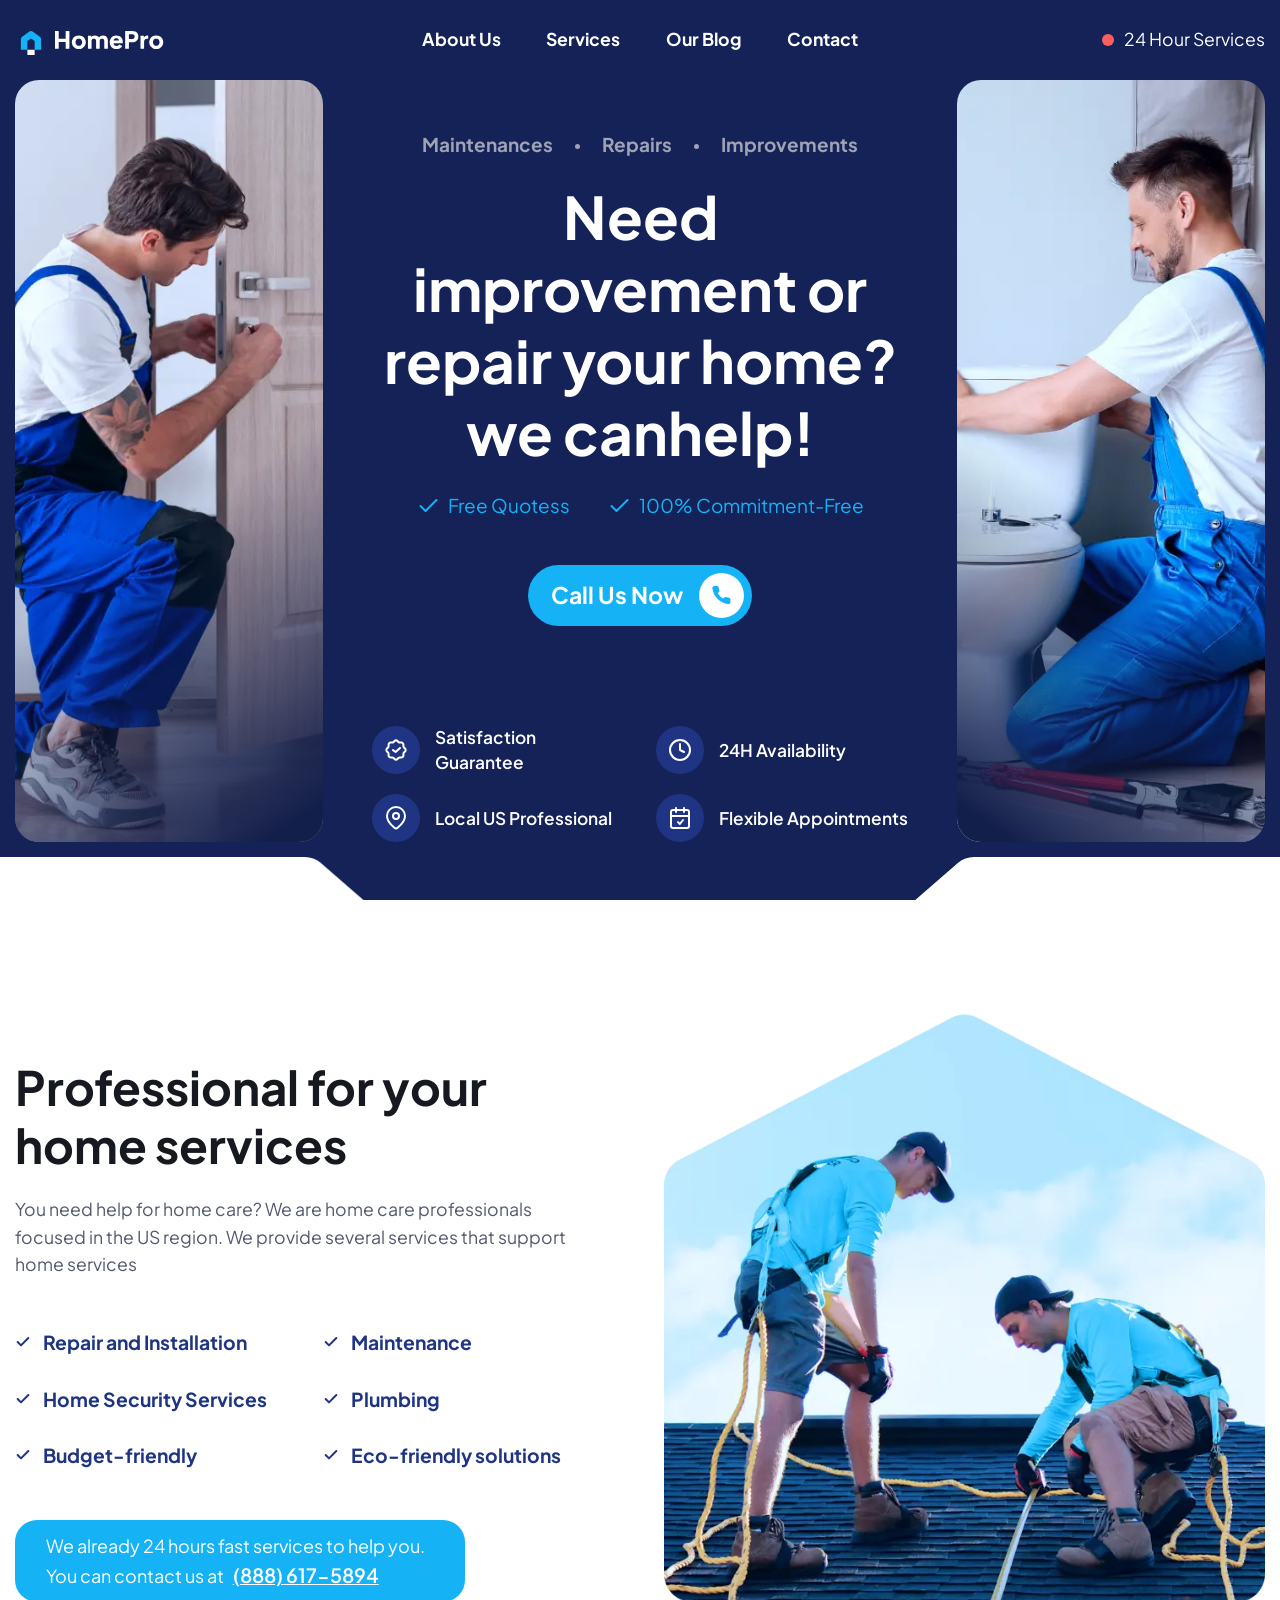
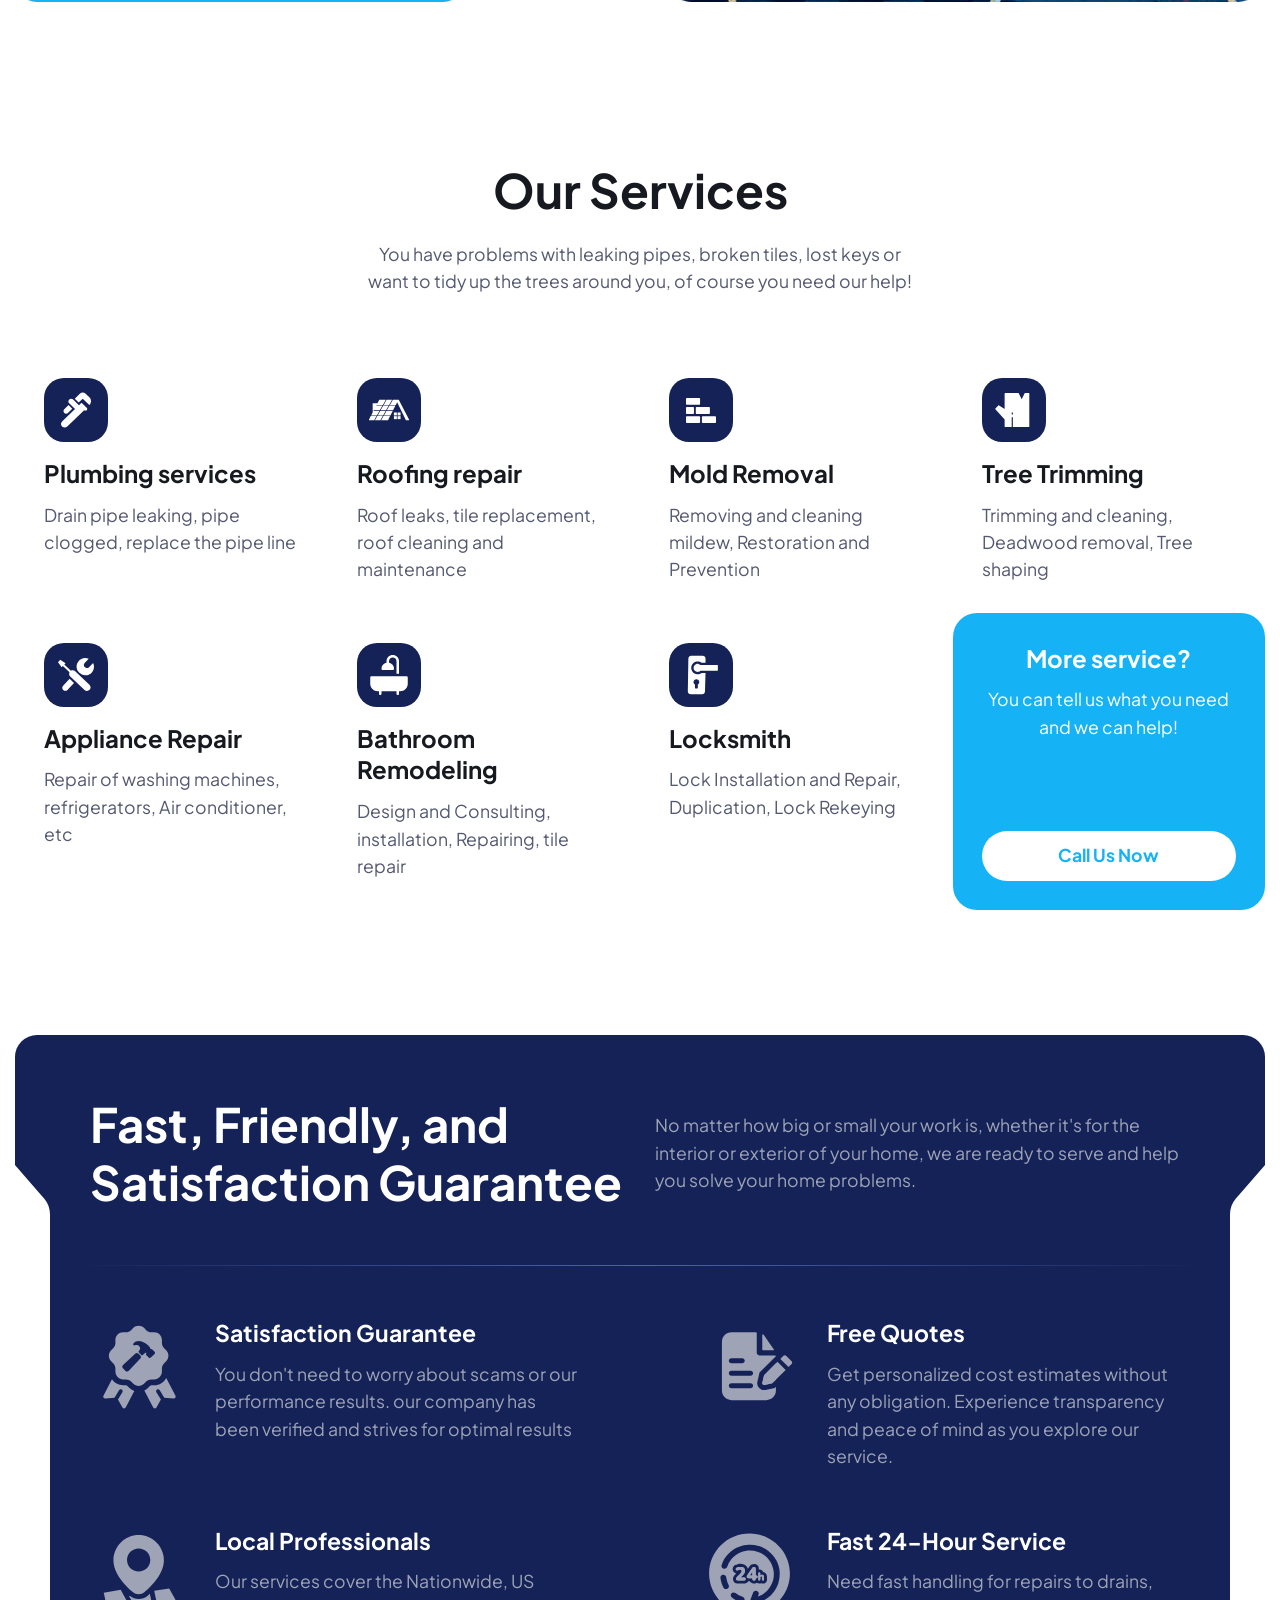
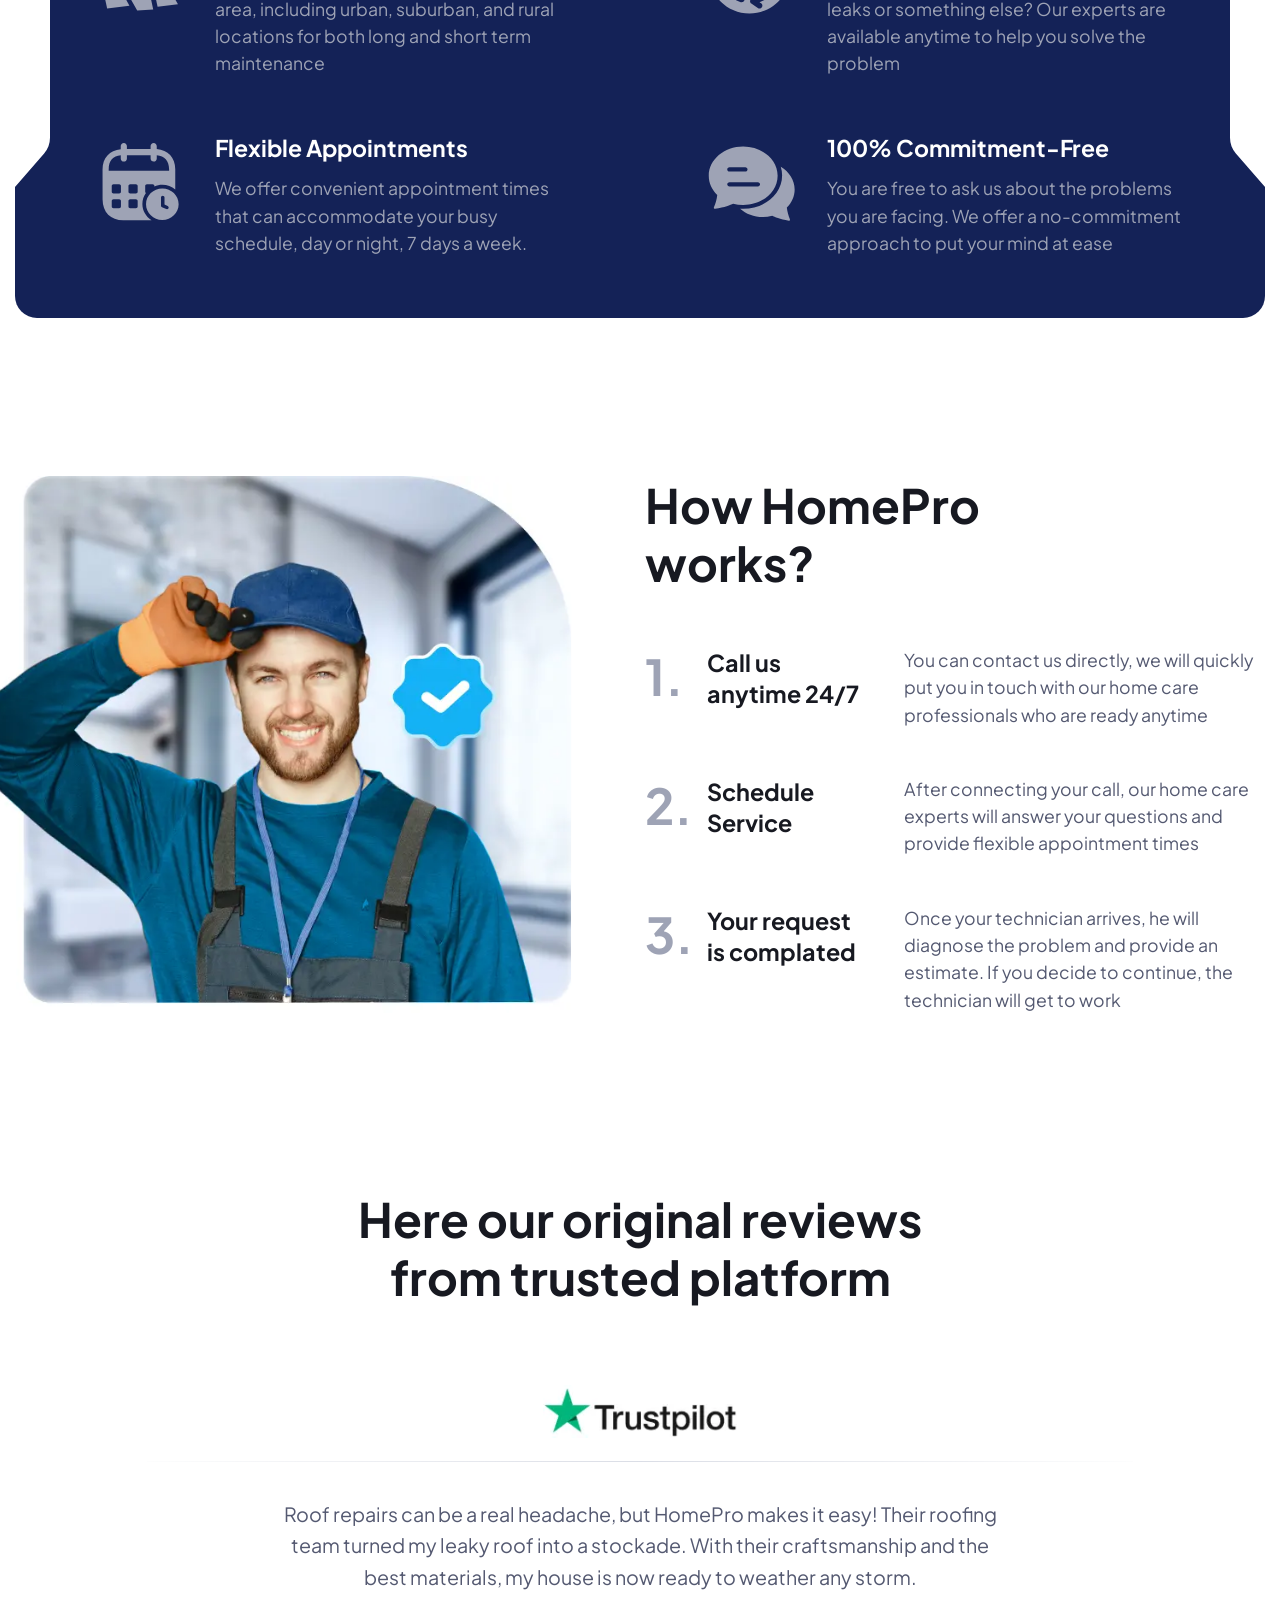
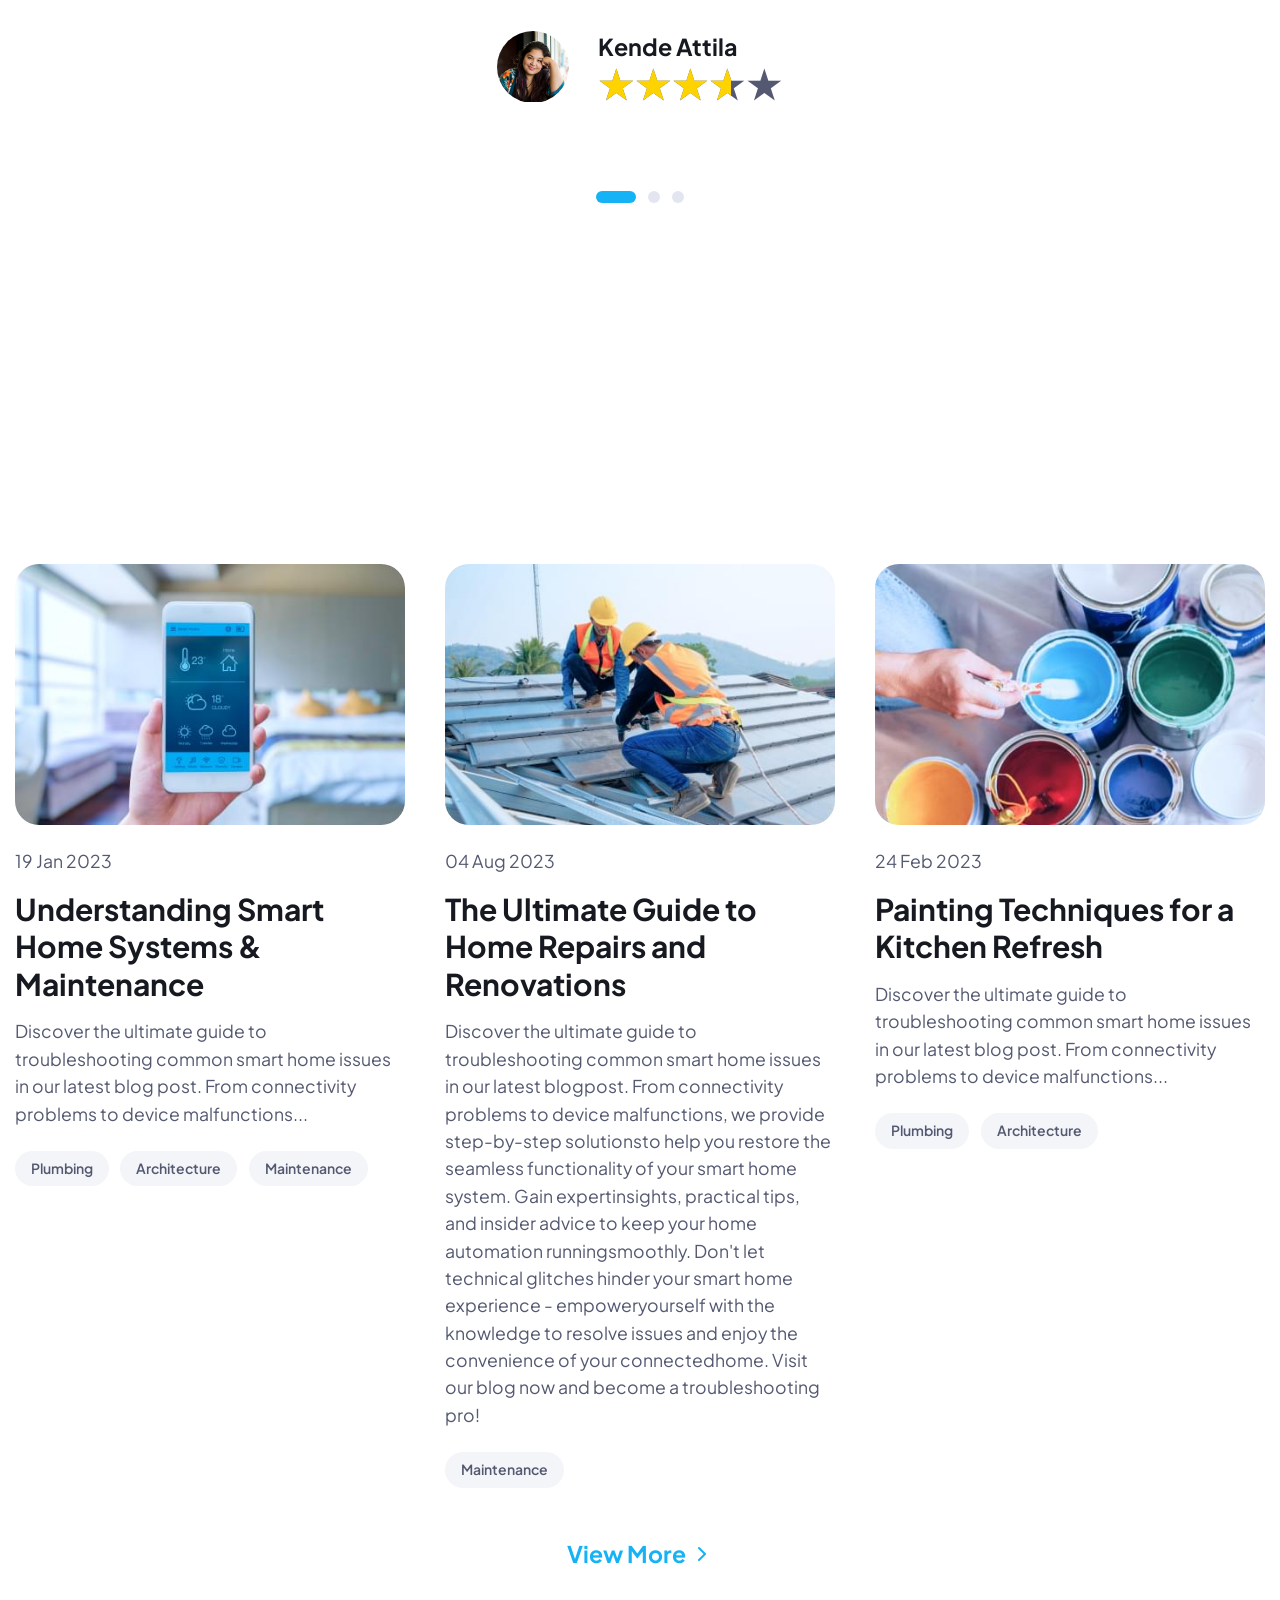
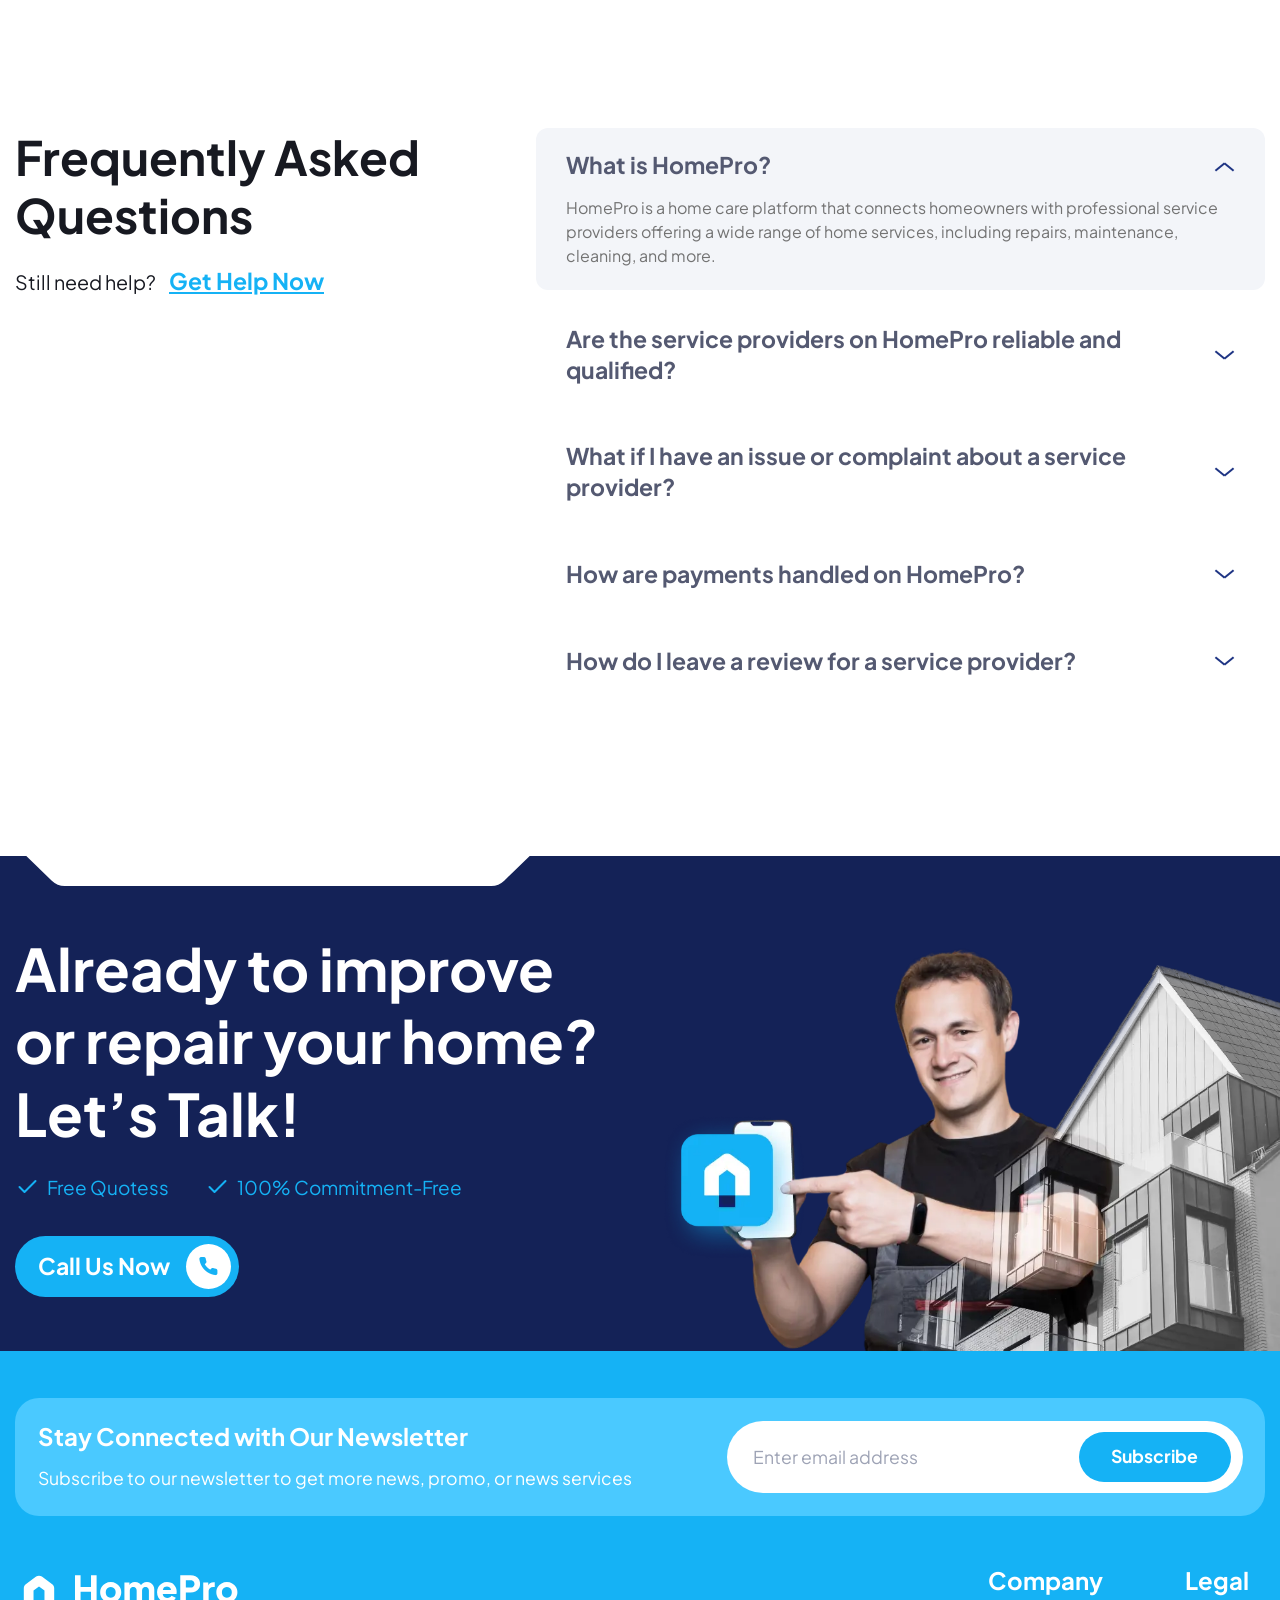
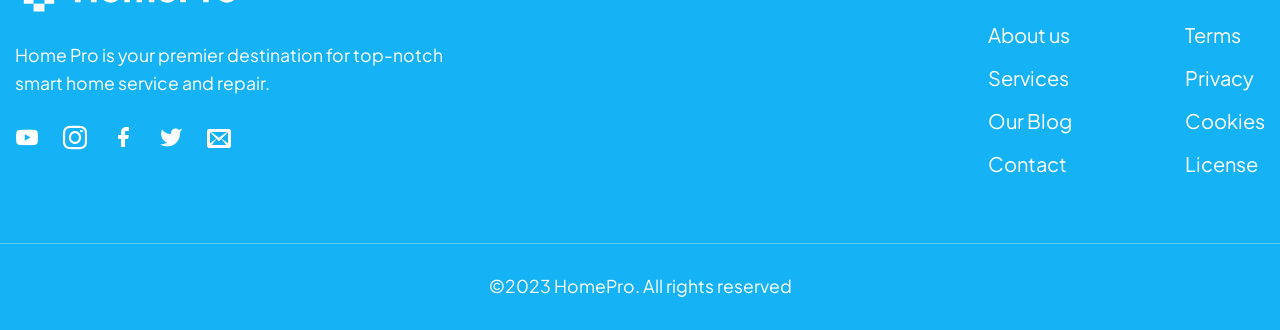
==== home.html @ 49e775c3 "first commit" ====
<!DOCTYPE html>
<html lang="en">

<head>
	<title>Home Services</title>
	<meta charset="UTF-8">
	<meta name="format-detection" content="telephone=no">
	<style>
		body {
			opacity: 0;
		}
	</style>
	<link rel="stylesheet" href="css/style.min.css?_v=20250208134420">
	<link rel="shortcut icon" href="favicon.ico">
	<!-- <meta name="robots" content="noindex, nofollow"> -->
	<meta name="viewport" content="width=device-width, initial-scale=1.0">
</head>

<body>
	<div class="wrapper">
		<header class="header">
			<div class="header__container">
				<a href="#" class="header__logo">
					<img src="img/logo.svg" alt="Logo">
				</a>
				<div class="header__menu menu">
					<button type="button" class="menu__icon icon-menu"><span></span></button>
					<nav class="menu__body">
						<ul class="menu__list">
							<li class="menu__item"><a href="#" data-goto=".about" data-goto-header class="menu__link">About Us</a>
							</li>
							<li class="menu__item"><a href="#" data-goto=".services" data-goto-header class="menu__link">Services</a>
							</li>
							<li class="menu__item"><a href="#" data-goto=".blog" data-goto-header class="menu__link">Our Blog</a>
							</li>
							<li class="menu__item"><a href="#" data-goto=".footer" data-goto-header class="menu__link">Contact </a>
							</li>
						</ul>
						<!-- here -->
					</nav>
				</div>
				<div data-da=".menu__body, 767.98" class="header__schedule">24 Hour Services</div>
			</div>
		</header>
		<main class="page">
			<section class="hero" data-watch>
				<div class="hero__image-ibg hero__image-ibg--left">
					<picture><source srcset="img/hero/image-left.webp" type="image/webp"><img src="img/hero/image-left.jpg" alt="Image"></picture>
				</div>
				<div class="hero__body">
					<div class="hero__content">
						<div class="hero__main">
							<ul class="hero__items items-hero">
								<li class="items-hero__item">Maintenances </li>
								<li class="items-hero__item">Repairs </li>
								<li class="items-hero__item">Improvements</li>
							</ul>
							<div class="hero__block-header block-header block-header--center">
								<h1 class="block-header__title block-header__title--big block-header__title--white">
									Need improvement or repair your home? we canhelp!</h1>
							</div>
							<ul class="hero__subtitle subtitle-items">
								<li class="subtitle-items__item">Free Quotess</li>
								<li class="subtitle-items__item">100% Commitment-Free </li>
							</ul>
						</div>
						<a href="tel:8886175894" class="hero__button button button--icon"><span>Call Us
								Now</span><i class="_icon-phone"></i></a>
					</div>
					<div class="hero__advantages advantages-hero">
						<div class="advantages-hero__item">
							<div class="advantages-hero__icon">
								<img src="img/hero/icons/01.svg" alt="Icon">
							</div>
							<div class="advantages-hero__text">
								<p>Satisfaction Guarantee</p>
							</div>
						</div>
						<div class="advantages-hero__item">
							<div class="advantages-hero__icon">
								<img src="img/hero/icons/02.svg" alt="Icon">
							</div>
							<div class="advantages-hero__text">
								<p>24H Availability</p>
							</div>
						</div>
						<div class="advantages-hero__item">
							<div class="advantages-hero__icon">
								<img src="img/hero/icons/03.svg" alt="Icon">
							</div>
							<div class="advantages-hero__text">
								<p>Local US Professional</p>
							</div>
						</div>
						<div class="advantages-hero__item">
							<div class="advantages-hero__icon">
								<img src="img/hero/icons/04.svg" alt="Icon">
							</div>
							<div class="advantages-hero__text">
								<p>Flexible Appointments</p>
							</div>
						</div>
					</div>
				</div>
				<div class="hero__image-ibg hero__image-ibg--right">
					<picture><source srcset="img/hero/image-right.webp" type="image/webp"><img src="img/hero/image-right.jpg" alt="Image"></picture>
				</div>
				<div class="hero__decor docor-hero">
					<div class="docor-hero__item"></div>
					<div class="docor-hero__item"></div>
				</div>
			</section>
			<section class="about" data-watch="navigator" data-watch-threshold="0.3">
				<div class="about__container">
					<div class="about__body">
						<div class="about__block-header block-header">
							<h2 class="block-header__title">
								Professional for your home services
							</h2>
							<div class="block-header__text">
								<p>You need help for home care? We are home care professionals focused in the US region. We
									provide several services that support home services</p>
							</div>
						</div>
						<ul class="about__list">
							<li class="about__item">Repair and Installation</li>
							<li class="about__item">Maintenance</li>
							<li class="about__item">Home Security Services</li>
							<li class="about__item">Plumbing</li>
							<li class="about__item">Budget-friendly</li>
							<li class="about__item">Eco-friendly solutions</li>
						</ul>
						<div class="about__info">
							<p>We already 24 hours fast services to help you. You can contact us at &nbsp;
								<a href="tel:8886175894">(888) 617-5894</a> <!-- &nbsp; no break space -->
							</p>
						</div>
					</div>
					<div class="about__image">
						<picture><source srcset="img/about/image.webp" type="image/webp"><img src="img/about/image.png" alt=""></picture>
					</div>
				</div>
			</section>
			<section class="services" data-watch="navigator" data-watch-threshold="0.3">
				<div class="services__container">
					<div class="services__block-header block-header block-header--center">
						<h2 class="block-header__title">
							Our Services
						</h2>
						<div class="block-header__text">
							<p>You have problems with leaking pipes, broken tiles, lost keys or want to tidy up the trees
								around you, of course you need our help!</p>
						</div>
					</div>
					<div class="services__items">
						<article class="services__item item-service">
							<div class="item-service__icon">
								<img src="img/services/01.svg" alt="Service">
							</div>
							<div class="item-service__info">
								<h4 class="item-service__title">Plumbing services</h4>
								<div class="item-service__text">
									<p>Drain pipe leaking, pipe clogged, replace the pipe line</p>
								</div>
							</div>
						</article>
						<article class="services__item item-service">
							<div class="item-service__icon">
								<img src="img/services/02.svg" alt="Service">
							</div>
							<div class="item-service__info">
								<h4 class="item-service__title">Roofing repair</h4>
								<div class="item-service__text">
									<p>Roof leaks, tile replacement, roof cleaning and maintenance</p>
								</div>
							</div>
						</article>
						<article class="services__item item-service">
							<div class="item-service__icon">
								<img src="img/services/03.svg" alt="Service">
							</div>
							<div class="item-service__info">
								<h4 class="item-service__title">Mold Removal</h4>
								<div class="item-service__text">
									<p>Removing and cleaning mildew, Restoration and Prevention</p>
								</div>
							</div>
						</article>
						<article class="services__item item-service">
							<div class="item-service__icon">
								<img src="img/services/04.svg" alt="Service">
							</div>
							<div class="item-service__info">
								<h4 class="item-service__title">Tree Trimming</h4>
								<div class="item-service__text">
									<p>Trimming and cleaning, Deadwood removal, Tree shaping</p>
								</div>
							</div>
						</article>
						<article class="services__item item-service">
							<div class="item-service__icon">
								<img src="img/services/05.svg" alt="Service">
							</div>
							<div class="item-service__info">
								<h4 class="item-service__title">Appliance Repair</h4>
								<div class="item-service__text">
									<p>Repair of washing machines, refrigerators, Air conditioner, etc</p>
								</div>
							</div>
						</article>
						<article class="services__item item-service">
							<div class="item-service__icon">
								<img src="img/services/06.svg" alt="Service">
							</div>
							<div class="item-service__info">
								<h4 class="item-service__title">Bathroom Remodeling</h4>
								<div class="item-service__text">
									<p>Design and Consulting, installation, Repairing, tile repair</p>
								</div>
							</div>
						</article>
						<article class="services__item item-service">
							<div class="item-service__icon">
								<img src="img/services/07.svg" alt="Service">
							</div>
							<div class="item-service__info">
								<h4 class="item-service__title">Locksmith</h4>
								<div class="item-service__text">
									<p>Lock Installation and Repair, Duplication, Lock Rekeying</p>
								</div>
							</div>
						</article>
						<article class="services__item item-service item-service--blue">
							<div class="item-service__info">
								<h4 class="item-service__title">More service?</h4>
								<div class="item-service__text">
									<p>You can tell us what you need and we can help!</p>
								</div>
							</div>
							<a href="tel:8886175894" class="item-service__button button button--min button--white button--fw">Call
								Us Now</a>
						</article>
					</div>
				</div>
			</section>
			<section class="advantages" data-watch>
				<div class="advantages__wrapper-bg">
					<div class="advantages__container">
						<div class="advantages__block-header block-header block-header--inline">
							<h2 class="block-header__title block-header__title--white">
								Fast, Friendly, and Satisfaction Guarantee
							</h2>
							<div class="block-header__text">
								<p>No matter how big or small your work is, whether it's for the interior or exterior of your
									home,
									we are ready to serve and help you solve your home problems.</p>
							</div>
						</div>
						<div class="advantages__items">
							<div class="advantages__item item-advantages">
								<div class="item-advantages__icon">
									<img src="img/advantages/01.svg" alt="Advantage">
								</div>
								<div class="item-advantages__body">
									<h4 class="item-advantages__title">Satisfaction Guarantee</h4>
									<div class="item-advantages__text">
										<p>You don't need to worry about scams or our performance results. our company has been
											verified and strives for optimal results</p>
									</div>
								</div>
							</div>
							<div class="advantages__item item-advantages">
								<div class="item-advantages__icon">
									<img src="img/advantages/02.svg" alt="Advantage">
								</div>
								<div class="item-advantages__body">
									<h4 class="item-advantages__title">Free Quotes</h4>
									<div class="item-advantages__text">
										<p>Get personalized cost estimates without any obligation. Experience transparency and
											peace of mind as you explore our service.</p>
									</div>
								</div>
							</div>
							<div class="advantages__item item-advantages">
								<div class="item-advantages__icon">
									<img src="img/advantages/03.svg" alt="Advantage">
								</div>
								<div class="item-advantages__body">
									<h4 class="item-advantages__title">Local Professionals</h4>
									<div class="item-advantages__text">
										<p>Our services cover the Nationwide, US area, including urban, suburban, and rural
											locations for both long and short term maintenance</p>
									</div>
								</div>
							</div>
							<div class="advantages__item item-advantages">
								<div class="item-advantages__icon">
									<img src="img/advantages/04.svg" alt="Advantage">
								</div>
								<div class="item-advantages__body">
									<h4 class="item-advantages__title">Fast 24-Hour Service</h4>
									<div class="item-advantages__text">
										<p>Need fast handling for repairs to drains, leaks or something else? Our experts are
											available anytime to help you solve the problem</p>
									</div>
								</div>
							</div>
							<div class="advantages__item item-advantages">
								<div class="item-advantages__icon">
									<img src="img/advantages/05.svg" alt="Advantage">
								</div>
								<div class="item-advantages__body">
									<h4 class="item-advantages__title">Flexible Appointments</h4>
									<div class="item-advantages__text">
										<p>We offer convenient appointment times that can accommodate your busy schedule, day or
											night, 7 days a week.</p>
									</div>
								</div>
							</div>
							<div class="advantages__item item-advantages">
								<div class="item-advantages__icon">
									<img src="img/advantages/06.svg" alt="Advantage">
								</div>
								<div class="item-advantages__body">
									<h4 class="item-advantages__title">100% Commitment-Free</h4>
									<div class="item-advantages__text">
										<p>You are free to ask us about the problems you are facing. We offer a no-commitment
											approach to put your mind at ease</p>
									</div>
								</div>
							</div>
						</div>
					</div>
				</div>
			</section>
			<section class="how" data-watch>
				<div class="how__container">
					<div class="how__image">
						<picture><source srcset="img/how/image.webp" type="image/webp"><img src="img/how/image.jpg" alt="Image"></picture>
					</div>
					<div class="how__body">
						<div class="how__block-header block-header">
							<h2 class="block-header__title">How HomePro works?</h2>
						</div>
						<ul class="how__list">
							<li class="how__item item-how">
								<h4 class="item-how__title">Call us anytime 24/7</h4>
								<p class="item-how__text">You can contact us directly, we will quickly put you in touch with our
									home care professionals who are ready anytime
								</p>
							</li>
							<li class="how__item item-how">
								<h4 class="item-how__title">Schedule Service</h4>
								<p class="item-how__text">After connecting your call, our home care experts will answer your
									questions and provide flexible appointment times
								</p>
							</li>
							<li class="how__item item-how">
								<h4 class="item-how__title">Your request is complated</h4>
								<p class="item-how__text">Once your technician arrives, he will diagnose the problem and provide
									an estimate. If you decide to continue, the technician will get to work
								</p>
							</li>
						</ul>
					</div>
				</div>
			</section>
			<section class="reviews" data-watch>
				<div class="reviews__container">
					<div class="reviews__block-header block-header block-header--center">
						<h2 class="block-header__title">Here our original reviews from trusted platform</h2>
					</div>
					<div class="reviews__body">
						<div class="reviews__slider swiper">
							<div class="reviews__wrapper swiper-wrapper">
								<div class="reviews__slide slide-reviews swiper-slide">
									<div class="slide-reviews__logo">
										<picture><source srcset="img/reviews/logo.webp" type="image/webp"><img src="img/reviews/logo.jpg" alt="Logo"></picture>
									</div>
									<div class="slide-reviews__text">
										<p>Roof repairs can be a real headache, but HomePro makes it easy! Their roofing team
											turned
											my leaky roof into a stockade. With their craftsmanship and the best materials, my
											house
											is now ready to weather any storm.</p>
									</div>
									<div class="slide-reviews__user">
										<div class="slide-reviews__avatar">
											<img src="img/reviews/avatar.svg" alt="Avatar">
										</div>
										<div class="slide-reviews__body">
											<div class="slide-reviews__name">Kende Attila</div>
											<div class="slide-reviews__rating rating rating_set">
												<div class="rating__body">
													<div class="rating__active"></div>
													<div class="rating__items">
														<input type="radio" class="rating__item" value="1" name="rating">
														<input type="radio" class="rating__item" value="2" name="rating">
														<input type="radio" class="rating__item" value="3" name="rating">
														<input type="radio" class="rating__item" value="4" name="rating">
														<input type="radio" class="rating__item" value="5" name="rating">
													</div>
												</div>
												<div class="rating__value">3.6</div>
											</div>
										</div>
									</div>
								</div>
								<div class="reviews__slide slide-reviews swiper-slide">
									<div class="slide-reviews__logo">
										<picture><source srcset="img/reviews/logo.webp" type="image/webp"><img src="img/reviews/logo.jpg" alt="Logo"></picture>
									</div>
									<div class="slide-reviews__text">
										<p>Roof repairs can be a real headache, but HomePro makes it easy! Their roofing team
											turned
											my leaky roof into a stockade. With their craftsmanship and the best materials, my
											house
											is now ready to weather any storm.</p>
										<p>Roof repairs can be a real headache, but HomePro makes it easy! Their roofing team
											turned
											my leaky roof into a stockade. With their craftsmanship and the best materials, my
											house
											is now ready to weather any storm.</p>
									</div>
									<div class="slide-reviews__user">
										<div class="slide-reviews__avatar">
											<img src="img/reviews/avatar.svg" alt="Avatar">
										</div>
										<div class="slide-reviews__body">
											<div class="slide-reviews__name">Kende Attila</div>
											<div class="slide-reviews__rating rating rating_set">
												<div class="rating__body">
													<div class="rating__active"></div>
													<div class="rating__items">
														<input type="radio" class="rating__item" value="1" name="rating">
														<input type="radio" class="rating__item" value="2" name="rating">
														<input type="radio" class="rating__item" value="3" name="rating">
														<input type="radio" class="rating__item" value="4" name="rating">
														<input type="radio" class="rating__item" value="5" name="rating">
													</div>
												</div>
												<div class="rating__value">3.6</div>
											</div>
										</div>
									</div>
								</div>
								<div class="reviews__slide slide-reviews swiper-slide">
									<div class="slide-reviews__logo">
										<picture><source srcset="img/reviews/logo.webp" type="image/webp"><img src="img/reviews/logo.jpg" alt="Logo"></picture>
									</div>
									<div class="slide-reviews__text">
										<p>Roof repairs can be a real headache, but HomePro makes it easy! Their roofing team
											turned
											my leaky roof into a stockade. With their craftsmanship and the best materials, my
											house
											is now ready to weather any storm.</p>
									</div>
									<div class="slide-reviews__user">
										<div class="slide-reviews__avatar">
											<img src="img/reviews/avatar.svg" alt="Avatar">
										</div>
										<div class="slide-reviews__body">
											<div class="slide-reviews__name">Kende Attila</div>
											<div class="slide-reviews__rating rating rating_set">
												<div class="rating__body">
													<div class="rating__active"></div>
													<div class="rating__items">
														<input type="radio" class="rating__item" value="1" name="rating">
														<input type="radio" class="rating__item" value="2" name="rating">
														<input type="radio" class="rating__item" value="3" name="rating">
														<input type="radio" class="rating__item" value="4" name="rating">
														<input type="radio" class="rating__item" value="5" name="rating">
													</div>
												</div>
												<div class="rating__value">3.6</div>
											</div>
										</div>
									</div>
								</div>
							</div>
						</div>
						<button class="reviews__arrow reviews__arrow--left _icon-arrow-slider" type="button"></button>
						<button class="reviews__arrow reviews__arrow--right _icon-arrow-slider" type="button"></button>
						<div class="reviews__bullets"></div>
					</div>
				</div>
			</section>
			<section class="blog" data-watch="navigator" data-watch-threshold="0.3">
				<div class="blog__container">
					<div class="blog__block-header block-header block-header--center">
						<h2 class="block-header__title">
							Explore Insights in Our Blog
						</h2>
						<div class="block-header__text">
							<p>Find lots of insights and information on our blog. Explore, learn, and get inspired today.</p>
						</div>
					</div>
					<div class="blog__items"></div>
					<button hidden class="blog__view-more" type="button">View More</button>
				</div>
			</section>
			<section class="questions" data-watch>
				<div class="questions__container">
					<div class="questions__block-header block-header">
						<h2 class="block-header__title">Frequently Asked Questions</h2>
						<div class="block-header__text">
							<p>Still need help? <a href="#">Get Help Now</a></p>
						</div>
					</div>
					<div data-spollers data-one-spoller class="questions__spollers spollers-questions">
						<details data-open class="spollers-questions__item">
							<summary class="spollers-questions__title">
								<span>What is HomePro?</span>
							</summary>
							<div class="spollers-questions__body">
								<p>HomePro is a home care platform that connects homeowners with
									professional service providers offering a wide range of home services, including repairs,
									maintenance, cleaning, and more.</p>
							</div>
						</details>
						<details class="spollers-questions__item">
							<summary class="spollers-questions__title"><span>Are the service providers on HomePro reliable and
									qualified?</span></summary>
							<div class="spollers-questions__body">
								<p>Lorem ipsum dolor sit, amet consectetur adipisicing elit.
									Quam mollitia commodi, ipsam culpa soluta at dolor magnam voluptatum eos temporibus fugiat
									placeat, maxime doloremque! Rerum, excepturi incidunt? Consectetur, illo dolorum.</p>
							</div>
						</details>
						<details class="spollers-questions__item">
							<summary class="spollers-questions__title"><span>What if I have an issue or complaint about a
									service provider?</span></summary>
							<div class="spollers-questions__body">
								<p>Lorem ipsum dolor sit, amet consectetur adipisicing elit.
									Quam mollitia commodi, ipsam culpa soluta at dolor magnam voluptatum eos temporibus fugiat
									placeat, maxime doloremque! Rerum, excepturi incidunt? Consectetur, illo dolorum. Lorem ipsum
									dolor sit, amet consectetur adipisicing elit.
									Quam mollitia commodi, ipsam culpa soluta at dolor magnam voluptatum eos temporibus fugiat
									placeat, maxime doloremque! Rerum, excepturi incidunt? Consectetur, illo dolorum.</p>
							</div>
						</details>
						<details class="spollers-questions__item">
							<summary class="spollers-questions__title"><span>How are payments handled on HomePro?</span>
							</summary>
							<div class="spollers-questions__body">
								<p>Lorem ipsum dolor sit, amet consectetur adipisicing elit.
									Quam mollitia commodi, ipsam culpa soluta at dolor magnam voluptatum eos temporibus fugiat
									placeat, maxime doloremque! Rerum, excepturi incidunt? Consectetur, illo dolorum.</p>
							</div>
						</details>
						<details class="spollers-questions__item">
							<summary class="spollers-questions__title"><span>How do I leave a review for a service
									provider?</span>
							</summary>
							<div class="spollers-questions__body">
								<p>Lorem ipsum dolor sit, amet consectetur adipisicing elit.
									Quam mollitia commodi, ipsam culpa soluta at dolor magnam voluptatum eos temporibus fugiat
									placeat, maxime doloremque! Rerum, excepturi incidunt? Consectetur, illo dolorum. Lorem ipsum
									dolor sit, amet consectetur adipisicing elit.
									Quam mollitia commodi, ipsam culpa soluta at dolor magnam voluptatum eos temporibus fugiat
									placeat, maxime doloremque! Rerum, excepturi incidunt? Consectetur, illo dolorum. Lorem ipsum
									dolor sit, amet consectetur adipisicing elit.
									Quam mollitia commodi, ipsam culpa soluta at dolor magnam voluptatum eos temporibus fugiat
									placeat, maxime doloremque! Rerum, excepturi incidunt? Consectetur, illo dolorum.</p>
							</div>
						</details>
					</div>
				</div>
			</section>
			<section class="talk" data-watch>
				<div class="talk__container">
					<div class="talk__content">
						<div class="talk__block-header block-header">
							<h2 class="block-header__title block-header__title--big block-header__title--white">
								Already to improve or repair your home? Let’s Talk!</h2>
						</div>
						<ul class="talk__subtitle subtitle-items">
							<li class="subtitle-items__item">Free Quotess</li>
							<li class="subtitle-items__item">100% Commitment-Free </li>
						</ul>
						<a href="tel:8886175894" class="talk__button button button--icon"><span>Call Us
								Now</span><i class="_icon-phone"></i></a>
					</div>
					<div class="talk__image">
						<picture><source srcset="img/talk/image.webp" type="image/webp"><img src="img/talk/image.png" alt="Image"></picture>
					</div>
				</div>
			</section>
		</main>
		<footer class="footer" data-watch="navigator" data-watch-threshold="0.3">
			<div class="footer__container">
				<div class="footer__newsletter newsletter">
					<div class="newsletter__body">
						<h4 class="newsletter__title">Stay Connected with Our Newsletter</h4>
						<div class="newsletter__text">
							<p>Subscribe to our newsletter to get more news, promo, or news services</p>
						</div>
					</div>
					<form action="#" class="newsletter__form">
						<input data-required="email" autocomplete="off" type="text" name="form[]" placeholder="Enter email address" class="newsletter__input input">
						<button type="submit" class="newsletter__button button button--min">Subscribe</button>
					</form>
				</div>
				<div class="footer__main main-footer">
					<div class="main-footer__body">
						<div class="main-footer__logo">
							<img src="img/logo-white.svg" alt="Logo">
						</div>
						<div class="main-footer__text">
							<p>Home Pro is your premier destination for top-notch smart home service and repair. </p>
						</div>
						<div class="main-footer__social">
							<a href="#" class="main-footer__item _icon-youtube"></a>
							<a href="#" class="main-footer__item _icon-instagram"></a>
							<a href="#" class="main-footer__item _icon-facebook"></a>
							<a href="#" class="main-footer__item _icon-twitter"></a>
							<a href="#" class="main-footer__item _icon-mail"></a>
						</div>
					</div>
					<div class="main-footer__menu menu-footer">
						<div data-spollers="479.98" class="menu-footer__spollers">
							<details class="menu-footer__block">
								<summary class="menu-footer__title">Company</summary>
								<ul class="menu-footer__list">
									<li class="menu-footer__item">
										<a href="#" class="menu-footer__link">About us</a>
									</li>
									<li class="menu-footer__item">
										<a href="#" class="menu-footer__link">Services</a>
									</li>
									<li class="menu-footer__item">
										<a href="#" class="menu-footer__link">Our Blog</a>
									</li>
									<li class="menu-footer__item">
										<a href="#" class="menu-footer__link">Contact</a>
									</li>
								</ul>
							</details>
							<details class="menu-footer__block">
								<summary class="menu-footer__title">Legal</summary>
								<ul class="menu-footer__list">
									<li class="menu-footer__item">
										<a href="#" class="menu-footer__link">Terms</a>
									</li>
									<li class="menu-footer__item">
										<a href="#" class="menu-footer__link">Privacy</a>
									</li>
									<li class="menu-footer__item">
										<a href="#" class="menu-footer__link">Cookies</a>
									</li>
									<li class="menu-footer__item">
										<a href="#" class="menu-footer__link">License</a>
									</li>
								</ul>
							</details>
						</div>
					</div>
				</div>
			</div>
			<div class="footer__copy">©2023 HomePro. All rights reserved</div>
		</footer>
	</div>
	<script src="js/app.min.js?_v=20250208134420"></script>
</body>

</html>
---- css/style.min.css ----
@charset "UTF-8";@import url(https://fonts.googleapis.com/css?family=Plus+Jakarta+Sans:regular,600,700,800&display=swap);@font-face{font-family:icons;font-display:swap;src:url(../fonts/icons.woff2) format("woff2"),url(../fonts/icons.woff) format("woff");font-weight:400;font-style:normal}[class*=_icon-]:before{font-family:icons;font-style:normal;font-weight:400;font-variant:normal;text-transform:none;line-height:1;-webkit-font-smoothing:antialiased;-moz-osx-font-smoothing:grayscale}[class*=_icon-]:before{display:block}._icon-facebook:before{content:"\e908";color:#fff}._icon-phone:before{content:"\e90b";color:#fff}._icon-twitter:before{content:"\e90c";color:#fff}._icon-youtube:before{content:"\e90d";color:#fff}._icon-mail:before{content:"\e945"}._icon-arrow-slider:before{content:"\ea3c"}._icon-instagram:before{content:"\ea92"}*{padding:0;margin:0;border:0}*,:after,:before{-webkit-box-sizing:border-box;box-sizing:border-box}body,html{height:100%;min-width:320px}body{color:#545971;line-height:1;font-family:"Plus Jakarta Sans";font-size:1.125rem;-ms-text-size-adjust:100%;-moz-text-size-adjust:100%;-webkit-text-size-adjust:100%;-webkit-font-smoothing:antialiased;-moz-osx-font-smoothing:grayscale}button,input,textarea{font-family:"Plus Jakarta Sans";font-size:inherit;line-height:inherit}button{cursor:pointer;color:inherit;background-color:transparent}a{color:inherit;text-decoration:none}ul li{list-style:none}img{vertical-align:top}h1,h2,h3,h4,h5,h6{font-weight:inherit;font-size:inherit}.lock body{overflow:hidden;-ms-touch-action:none;touch-action:none;-ms-scroll-chaining:none;overscroll-behavior:none}.loaded body{opacity:1}.wrapper{min-height:100%;display:-webkit-box;display:-ms-flexbox;display:flex;-webkit-box-orient:vertical;-webkit-box-direction:normal;-ms-flex-direction:column;flex-direction:column;overflow:hidden}@supports (overflow:clip){.wrapper{overflow:clip}}.wrapper>main{-webkit-box-flex:1;-ms-flex:1 1 auto;flex:1 1 auto}.wrapper>*{min-width:0}[class*=__container]{max-width:91.875rem;margin:0 auto;padding:0 .9375rem}.button{display:-webkit-inline-box;display:-ms-inline-flexbox;display:inline-flex;-webkit-box-align:center;-ms-flex-align:center;align-items:center;padding:0 .5rem;color:#fff;font-weight:700;line-height:1.33;border-radius:3.75rem;background:#15b2f5;-webkit-transition:all .3s;transition:all .3s}.button:hover{background:#0091cf}.button--fw{width:100%}.button--min{padding:.5rem 0}.button--white{color:#15b2f5;background:#fff;-webkit-transition:all .3s;transition:all .3s}.button--white:hover{background:#15b2f5;color:#fff;border:1px solid #fff}.button--icon span{display:-webkit-box;display:-ms-flexbox;display:flex;-webkit-box-pack:center;-ms-flex-pack:center;justify-content:center;-webkit-box-align:center;-ms-flex-align:center;align-items:center}._icon-phone:before{content:"\e90b";display:-webkit-box;display:-ms-flexbox;display:flex;-webkit-box-align:center;-ms-flex-align:center;align-items:center;-webkit-box-pack:center;-ms-flex-pack:center;justify-content:center;color:#15b2f5;background:#fff;border-radius:50%;-webkit-transition:all .3s;transition:all .3s}._icon-phone:hover:before{background:#0091cf;border:1px solid #fff;color:#fff}input[type=email],input[type=tel],input[type=text],textarea{-webkit-appearance:none;-moz-appearance:none;appearance:none}.input{width:100%;display:block}.input[placeholder]:not([data-placeholder-nohiden])::-webkit-input-placeholder{-webkit-transition:opacity .3s;transition:opacity .3s}.input[placeholder]:not([data-placeholder-nohiden])::-moz-placeholder{-moz-transition:opacity .3s;transition:opacity .3s}.input[placeholder]:not([data-placeholder-nohiden]):-ms-input-placeholder{-ms-transition:opacity .3s;transition:opacity .3s}.input[placeholder]:not([data-placeholder-nohiden])::-ms-input-placeholder{-ms-transition:opacity .3s;transition:opacity .3s}.input[placeholder]:not([data-placeholder-nohiden])::placeholder{-webkit-transition:opacity .3s;transition:opacity .3s}.input[placeholder]:not([data-placeholder-nohiden]):focus::-webkit-input-placeholder{opacity:0}.input[placeholder]:not([data-placeholder-nohiden]):focus::-moz-placeholder{opacity:0}.input[placeholder]:not([data-placeholder-nohiden]):focus:-ms-input-placeholder{opacity:0}.input[placeholder]:not([data-placeholder-nohiden]):focus::-ms-input-placeholder{opacity:0}.input[placeholder]:not([data-placeholder-nohiden]):focus::placeholder{opacity:0}textarea.input{resize:none;padding:0 0}.rating{display:-webkit-box;display:-ms-flexbox;display:flex;-webkit-box-align:end;-ms-flex-align:end;align-items:flex-end;line-height:.75;-webkit-transition:opacity .3s ease 0s;transition:opacity .3s ease 0s}.rating.rating_sending{opacity:.2}.rating.rating_set .rating__active,.rating.rating_set .rating__item{cursor:pointer}.rating__body{position:relative}.rating__body::before{content:"★★★★★";display:block}.rating__active{position:absolute;width:0%;height:100%;top:0;left:0;overflow:hidden}.rating__active::before{content:"★★★★★";position:absolute;width:100%;height:100%;top:0;left:0;color:#ffd300}.rating__items{display:-webkit-box;display:-ms-flexbox;display:flex;position:absolute;width:100%;height:100%;top:0;left:0}.rating__item{-webkit-box-flex:0;-ms-flex:0 0 20%;flex:0 0 20%;height:100%;opacity:0}.rating__value{font-size:50%;line-height:1;padding:0 0 0 10px}[class*=-ibg]{position:relative}[class*=-ibg] img{position:absolute;width:100%;height:100%;top:0;left:0;-o-object-fit:cover;object-fit:cover}[class*=-ibg--contain] img{-o-object-fit:contain;object-fit:contain}.how__list{list-style-type:none;counter-reset:item}.how__list li{position:relative}.how__list li:before{counter-increment:item;content:counter(item) ".";position:absolute;left:0;top:0}.block-header{display:-ms-grid;display:grid}.block-header--center{text-align:center}.block-header__title{color:#171921;font-weight:700;line-height:1.23}.block-header__title--white{color:#fff}.block-header__text p{line-height:1.55}.block-header__text a{color:#15b2f5;text-decoration:underline;line-height:1.33;font-weight:700;margin-left:.625rem}.block-header__text a:hover{text-decoration:none}.subtitle-items{display:-webkit-box;display:-ms-flexbox;display:flex;-ms-flex-wrap:wrap;flex-wrap:wrap;row-gap:.1875rem}.subtitle-items__item{color:#15b2f5;background:url(../img/icons/check-blue.svg) left no-repeat;padding-left:2rem;line-height:1.6}.header{background:#142257;position:fixed;width:100%;top:0;left:0;z-index:50}.header__container{max-width:101.25rem;min-height:5rem;display:-ms-grid;display:grid;-ms-grid-columns:10.625rem 1fr 10.625rem;grid-template-columns:10.625rem 1fr 10.625rem;-webkit-box-align:center;-ms-flex-align:center;align-items:center;gap:.9375rem;padding-top:.625rem;padding-bottom:.625rem}.header__logo{position:relative;z-index:5}.header__schedule{-ms-grid-column-align:end;justify-self:end;line-height:1.33;color:#fff;display:-webkit-box;display:-ms-flexbox;display:flex;-webkit-box-align:center;-ms-flex-align:center;align-items:center;gap:.625rem}.header__schedule::before{content:"";-webkit-box-flex:0;-ms-flex:0 0 .75rem;flex:0 0 .75rem;width:.75rem;height:.75rem;background:#ff5e5e;border-radius:50%}.menu{-ms-grid-column-align:center;justify-self:center}.menu-open .menu__body{left:0}.menu__list{display:-webkit-box;display:-ms-flexbox;display:flex;-ms-flex-wrap:wrap;flex-wrap:wrap;row-gap:.3125rem;position:relative;z-index:5}.menu__link{font-weight:700;line-height:1.33;color:#fff;-webkit-transition:all .3s;transition:all .3s}.menu__link:hover{color:#15b2f5}.menu__link._navigator-active{text-decoration:underline}.icon-menu{display:none}.footer{background:#15b2f5;color:#fff}.footer__container{display:-ms-grid;display:grid}.footer__copy{line-height:1.55;text-align:center;border-top:.0625rem solid rgba(255,255,255,.3)}.newsletter{display:-webkit-box;display:-ms-flexbox;display:flex;-webkit-box-align:center;-ms-flex-align:center;align-items:center;gap:1.5rem;background:#4ac9ff;border-radius:1.5rem}.newsletter__body{-webkit-box-flex:1;-ms-flex:1 1 auto;flex:1 1 auto}.newsletter__title{font-size:1.5rem;font-weight:700;line-height:1.33}.newsletter__title:not(:last-child){margin-bottom:.75rem}.newsletter__text{line-height:1.55}.newsletter__form{display:-webkit-box;display:-ms-flexbox;display:flex;width:100%;border-radius:3.75rem;background:#fff}.newsletter__input{-webkit-box-flex:1;-ms-flex:1 1 auto;flex:1 1 auto}.newsletter__input::-webkit-input-placeholder{color:#9ea3b5}.newsletter__input::-moz-placeholder{color:#9ea3b5}.newsletter__input:-ms-input-placeholder{color:#9ea3b5}.newsletter__input::-ms-input-placeholder{color:#9ea3b5}.newsletter__input::placeholder{color:#9ea3b5}.newsletter__input._form-error{color:red}.newsletter__input._form-error::-webkit-input-placeholder{color:red}.newsletter__input._form-error::-moz-placeholder{color:red}.newsletter__input._form-error:-ms-input-placeholder{color:red}.newsletter__input._form-error::-ms-input-placeholder{color:red}.newsletter__input._form-error::placeholder{color:red}.newsletter__input:focus{outline:0}.main-footer{display:-ms-grid;display:grid;-ms-grid-columns:(auto)[2];grid-template-columns:repeat(2,auto);-webkit-box-pack:justify;-ms-flex-pack:justify;justify-content:space-between}.main-footer__body{display:-ms-grid;display:grid;max-width:28.75rem;-ms-grid-row-align:start;align-self:start}.main-footer__text{line-height:1.55}.main-footer__social{display:-webkit-box;display:-ms-flexbox;display:flex;-ms-flex-wrap:wrap;flex-wrap:wrap;-webkit-column-gap:1.5rem;-moz-column-gap:1.5rem;column-gap:1.5rem;row-gap:.625rem;font-size:1.5rem}.main-footer__item{-webkit-transition:all .3s;transition:all .3s}.main-footer__item:hover{-webkit-transform:scale(1.3);-ms-transform:scale(1.3);transform:scale(1.3)}.main-footer__item._icon-youtube:hover::before{-webkit-transition:all .3s;transition:all .3s;color:red}.main-footer__item._icon-instagram:hover::before{-webkit-transition:all .3s;transition:all .3s;color:#ffb52b}.main-footer__item._icon-facebook:hover::before{-webkit-transition:all .3s;transition:all .3s;color:#4167cf}.main-footer__item._icon-twitter:hover::before{-webkit-transition:all .3s;transition:all .3s;color:#51e5ff}.main-footer__item._icon-mail:hover::before{-webkit-transition:all .3s;transition:all .3s;color:#92ff38}.menu-footer__spollers{display:-webkit-box;display:-ms-flexbox;display:flex;-ms-flex-wrap:wrap;flex-wrap:wrap}.menu-footer__title{font-size:1.5rem;font-weight:700;line-height:1.33;list-style:none}.menu-footer__link{font-size:1.25rem;line-height:1.6}.menu-footer__link:hover{text-decoration:underline}.hero{display:-ms-grid;display:grid;background:#142257;padding:0 .9375rem 0 .9375rem;position:relative}.hero__image-ibg{position:relative;border-radius:1.5rem;overflow:hidden}.hero__image-ibg img{-o-object-position:top;object-position:top;-webkit-transition:all .7s;transition:all .7s}.hero__image-ibg img:hover{-webkit-transform:scale(1.03);-ms-transform:scale(1.03);transform:scale(1.03)}.hero__image-ibg--left::after{content:"";position:absolute;width:100%;height:100%;top:0;left:0;background-image:linear-gradient(-35deg,#131f4b 4.15%,rgba(19,31,75,0) 43.25%);pointer-events:none}.hero__image-ibg--right::after{content:"";position:absolute;width:100%;height:100%;top:0;left:0;background-image:linear-gradient(35deg,#131f4b 4.15%,rgba(19,31,75,0) 43.25%);pointer-events:none}.hero__body{display:-webkit-box;display:-ms-flexbox;display:flex;-webkit-box-orient:vertical;-webkit-box-direction:normal;-ms-flex-direction:column;flex-direction:column}.hero__content{-webkit-box-flex:1;-ms-flex:1 1 auto;flex:1 1 auto;display:-webkit-box;display:-ms-flexbox;display:flex;-webkit-box-orient:vertical;-webkit-box-direction:normal;-ms-flex-direction:column;flex-direction:column;-webkit-box-pack:center;-ms-flex-pack:center;justify-content:center;-webkit-box-align:center;-ms-flex-align:center;align-items:center}.hero__main{display:-ms-grid;display:grid;justify-items:center}.hero__block-header{max-width:41.875rem}.items-hero{display:-webkit-box;display:-ms-flexbox;display:flex;-ms-flex-wrap:wrap;flex-wrap:wrap;-webkit-box-align:center;-ms-flex-align:center;align-items:center;-webkit-box-pack:center;-ms-flex-pack:center;justify-content:center;-webkit-column-gap:3.25rem;-moz-column-gap:3.25rem;column-gap:3.25rem}.items-hero__item{color:#9ea3b5;font-weight:700;line-height:1.4;position:relative}.items-hero__item:not(:last-child)::after{content:"";position:absolute;width:.3125rem;height:.3125rem;top:50%;background:#9ea3b5;border-radius:50%}.advantages-hero{display:-ms-grid;display:grid;-ms-grid-columns:(auto)[4];grid-template-columns:repeat(4,auto);row-gap:1.25rem;position:relative}.advantages-hero__item{display:-webkit-box;display:-ms-flexbox;display:flex;-webkit-box-align:center;-ms-flex-align:center;align-items:center;position:relative}.advantages-hero__icon{background:#1f3584;display:-webkit-box;display:-ms-flexbox;display:flex;-webkit-box-align:center;-ms-flex-align:center;align-items:center;-webkit-box-pack:center;-ms-flex-pack:center;justify-content:center;-webkit-box-flex:0;-ms-flex:0 0 3rem;flex:0 0 3rem;width:3rem;height:3rem;border-radius:50%}.advantages-hero__text{color:#fff;font-weight:600;line-height:1.4}.docor-hero__item{position:absolute;margin-top:.9375rem;height:2.8125rem;z-index:11;background:url(../img/hero/decor.svg) no-repeat}.docor-hero__item:first-child{left:-.0625rem;-webkit-transform:rotateY(180deg);transform:rotateY(180deg)}.docor-hero__item:last-child{right:0}.about__container{display:-ms-grid;display:grid;-ms-grid-columns:(1fr)[2];grid-template-columns:repeat(2,1fr)}.about__body{-ms-flex-item-align:end;-ms-grid-row-align:end;align-self:end}.about__list{display:-ms-grid;display:grid;-ms-grid-columns:(1fr)[2];grid-template-columns:repeat(2,1fr);-webkit-box-align:center;-ms-flex-align:center;align-items:center}.about__item{line-height:1.4;font-weight:700;color:#1f3584;display:-webkit-inline-box;display:-ms-inline-flexbox;display:inline-flex;gap:.75rem}.about__item::before{content:"";-webkit-box-flex:0;-ms-flex:0 0 1rem;flex:0 0 1rem;width:1rem;height:1rem;background:url(../img/icons/check-dark.svg);margin-top:.3125rem}.about__info{background:#15b2f5;padding:.75rem 0;color:#fff}.about__info p{font-size:1.125rem;line-height:1.55}.about__info p a{white-space:nowrap;font-weight:600;text-decoration:underline}.about__info p a:hover{text-decoration:none}.about__image img{max-width:100%}.services__block-header{max-width:34.375rem;margin:0 auto}.services__items{display:-ms-grid;display:grid;-ms-grid-columns:(1fr)[4];grid-template-columns:repeat(4,1fr)}.item-service{display:-webkit-box;display:-ms-flexbox;display:flex;-webkit-box-orient:vertical;-webkit-box-direction:normal;-ms-flex-direction:column;flex-direction:column}.item-service__icon{background:#142257;width:4rem;height:4rem;-webkit-box-flex:0;-ms-flex:0 0 4rem;flex:0 0 4rem;padding:.75rem;border-radius:1.25rem}.item-service__icon:not(:last-child){margin-bottom:1rem}.item-service__icon img{max-width:100%}.item-service__title{font-size:1.5rem;font-weight:700;line-height:1.33;color:#171921}.item-service__title:not(:last-child){margin-bottom:.75rem}.item-service__text{line-height:1.55}.item-service__button{-webkit-box-pack:center;-ms-flex-pack:center;justify-content:center}.item-service--blue{color:#fff;background:#15b2f5;border-radius:1.5rem;text-align:center}.item-service--blue .item-service__info{-webkit-box-flex:1;-ms-flex:1 1 auto;flex:1 1 auto}.item-service--blue .item-service__info:not(:last-child){margin-bottom:2rem}.item-service--blue .item-service__title{color:inherit}.advantages{display:-ms-grid;display:grid;justify-items:center}.advantages__wrapper-bg{max-width:112.5rem;background:#142257;margin:0 auto}.advantages__block-header{position:relative}.advantages__block-header .block-header__text{color:#9ea3b5}.advantages__block-header .block-header__text p{max-width:38.25rem}.advantages__items{display:-ms-grid;display:grid;-ms-grid-columns:(1fr)[2];grid-template-columns:repeat(2,1fr)}.item-advantages{display:-webkit-box;display:-ms-flexbox;display:flex;max-width:39.375rem}.item-advantages__title{font-weight:700;line-height:1.33;color:#fff}.item-advantages__title:not(:last-child){margin-bottom:.75rem}.item-advantages__text{color:#9ea3b5;line-height:1.55}.how__container{display:-ms-grid;display:grid;-ms-grid-columns:(1fr)[2];grid-template-columns:repeat(2,1fr);gap:.625rem}.how__image img{-webkit-transform:translate(-10.320781%,0);-ms-transform:translate(-10.320781%,0);transform:translate(-10.320781%,0);max-width:100%}.item-how{display:-ms-grid;display:grid;-ms-grid-columns:10.3125rem auto;grid-template-columns:10.3125rem auto;row-gap:.5rem}.item-how::before{content:"";font-weight:700;line-height:1.2;color:#9ea3b5}.item-how__title{color:#171921;font-weight:700;line-height:1.33}.item-how__text{line-height:1.55}.reviews__container{max-width:72.5rem}.reviews__block-header{max-width:40.625rem;margin:0 auto}.reviews__body{position:relative;text-align:center}.reviews__arrow{position:absolute;top:50%;-webkit-transform:translate(0,-50%);-ms-transform:translate(0,-50%);transform:translate(0,-50%);width:3rem;height:3rem;border-radius:50%;background:#15b2f5;color:#fff;-webkit-transition:all .3s;transition:all .3s}.reviews__arrow:hover{color:#15b2f5;border:1px solid #15b2f5;background-color:#fff}.reviews__arrow--left{left:0;-webkit-transform:translate(0,-50%) rotate(180deg);-ms-transform:translate(0,-50%) rotate(180deg);transform:translate(0,-50%) rotate(180deg)}.reviews__arrow--right{right:0}.reviews__arrow.swiper-button-disabled{background:#e3e6f0;cursor:default;pointer-events:none}.reviews__bullets{display:-webkit-box;display:-ms-flexbox;display:flex;-webkit-box-pack:center;-ms-flex-pack:center;justify-content:center;-webkit-column-gap:.75rem;-moz-column-gap:.75rem;column-gap:.75rem;-ms-flex-wrap:wrap;flex-wrap:wrap;row-gap:.4375rem}.reviews__bullets .swiper-pagination-bullet{-webkit-box-flex:0;-ms-flex:0 0 .75rem;flex:0 0 .75rem;width:.75rem;height:.75rem;background:#e3e6f0;border-radius:50%;cursor:pointer;-webkit-transition:all .3s;transition:all .3s}.reviews__bullets .swiper-pagination-bullet-active{-webkit-box-flex:0;-ms-flex:0 0 2.5rem;flex:0 0 2.5rem;width:2.5rem;background:#15b2f5;border-radius:1.5rem}.slide-reviews__logo{padding-bottom:1.5rem;position:relative}.slide-reviews__logo::before{content:"";position:absolute;bottom:0;left:0;width:100%;height:.0625rem;background:linear-gradient(1deg,rgba(20,34,87,0) 0,rgba(203,207,219,.7) 50%,rgba(20,34,87,0) 100%)}.slide-reviews__text{line-height:1.6;max-width:45.625rem;margin:0 auto}.slide-reviews__user{display:-webkit-box;display:-ms-flexbox;display:flex;-webkit-box-pack:center;-ms-flex-pack:center;justify-content:center}.slide-reviews__name{line-height:1.33;font-weight:700;color:#171921;text-align:left}.slide-reviews__rating .rating__value{display:none}.blog__block-header{max-width:43.75rem;margin:0 auto}.blog__items{display:-ms-grid;display:grid;-ms-grid-columns:(1fr)[3];grid-template-columns:repeat(3,1fr)}.blog__view-more{font-weight:700;line-height:1.33;color:#15b2f5;display:-webkit-box;display:-ms-flexbox;display:flex;gap:.25rem;-webkit-box-align:center;-ms-flex-align:center;align-items:center;margin:0 auto}.blog__view-more::after{content:"";background:url(../img/blog/arrow-view-more.svg) center no-repeat;width:1.5rem;height:1.5rem}.blog__view-more:hover{text-decoration:underline}.item-blog{display:-ms-grid;display:grid;-ms-grid-row-align:start;align-self:start}.item-blog__image{border-radius:1.5rem;overflow:hidden}.item-blog__image img{width:100%;-webkit-transition:all .5s;transition:all .5s}.item-blog__image img:hover{-webkit-transform:scale(1.1);-ms-transform:scale(1.1);transform:scale(1.1)}.item-blog__date{line-height:1.55}.item-blog__title-link{color:#171921;font-weight:700;line-height:1.25}.item-blog__title-link:hover{text-decoration:underline}.item-blog__text{line-height:1.55}.item-blog__tags{display:-webkit-box;display:-ms-flexbox;display:flex;-ms-flex-wrap:wrap;flex-wrap:wrap}.item-blog__tag{font-size:.875rem;line-height:1.42;font-weight:600;background:#f3f5f9;padding:.5rem 1rem;border-radius:1.25rem;-webkit-transition:all .3s;transition:all .3s}.item-blog__tag:hover{background:#15b2f5;color:#fff}.questions__container{display:-webkit-box;display:-ms-flexbox;display:flex;-webkit-box-align:start;-ms-flex-align:start;align-items:start}.questions__block-header .block-header__text p{line-height:1.6;color:#171921}.questions__block-header .block-header__text a{font-weight:700}.spollers-questions{width:100%;display:-ms-grid;display:grid}.spollers-questions__item{border-radius:.75rem;-webkit-transition:background-color .5s;transition:background-color .5s}.spollers-questions__item[open]{background-color:#f3f5f9}.spollers-questions__title{font-weight:700;line-height:1.33;list-style:none;padding-right:2.1875rem}.spollers-questions__title:hover{text-decoration:underline}.spollers-questions__title::marker{display:none}._spoller-init .spollers-questions__title{position:relative;cursor:pointer}._spoller-init .spollers-questions__title::after,._spoller-init .spollers-questions__title::before{content:"";position:absolute;right:0;top:50%;background-color:#1f3584;height:.125rem;width:.75rem;-webkit-transition:-webkit-transform .5s ease 0s;transition:-webkit-transform .5s ease 0s;transition:transform .5s ease 0s;transition:transform .5s ease 0s,-webkit-transform .5s ease 0s}._spoller-init .spollers-questions__title::before{-webkit-transform:translate(-75%,-50%) rotate(40deg);-ms-transform:translate(-75%,-50%) rotate(40deg);transform:translate(-75%,-50%) rotate(40deg)}._spoller-init .spollers-questions__title::after{-webkit-transform:translate(0,-50%) rotate(-40deg);-ms-transform:translate(0,-50%) rotate(-40deg);transform:translate(0,-50%) rotate(-40deg)}._spoller-init .spollers-questions__title._spoller-active::before{-webkit-transform:translateX(-75%) rotate(-40deg);-ms-transform:translateX(-75%) rotate(-40deg);transform:translateX(-75%) rotate(-40deg)}._spoller-init .spollers-questions__title._spoller-active::after{-webkit-transform:rotate(40deg);-ms-transform:rotate(40deg);transform:rotate(40deg)}._spoller-init .spollers-questions__title._spoller-active:hover{text-decoration:none}.spollers-questions__body{font-size:1rem;line-height:1.5;color:#737373}.talk{background:#142257}.talk__container{max-width:120rem;display:-ms-grid;display:grid;-ms-grid-columns:(1fr)[2];grid-template-columns:repeat(2,1fr);-webkit-box-align:center;-ms-flex-align:center;align-items:center}.talk__content{position:relative}.talk__content::before{content:"";position:absolute;top:0;left:0;background:url(../img/talk/decor.svg) 0 0/100% no-repeat;height:2.0625rem}.talk__image{margin-right:-.9375rem;-ms-flex-item-align:end;-ms-grid-row-align:end;align-self:end}.talk__image img{max-width:100%}.swiper{overflow:hidden}.swiper-initialized{-ms-touch-action:pan-y;touch-action:pan-y}.swiper-wrapper{width:100%;height:100%;-webkit-box-sizing:content-box;box-sizing:content-box;display:-webkit-box;display:-ms-flexbox;display:flex;position:relative}.swiper-vertical .swiper-wrapper{-webkit-box-orient:vertical;-webkit-box-direction:normal;-ms-flex-direction:column;flex-direction:column}.swiper-autoheight .swiper-wrapper{-webkit-box-align:start;-ms-flex-align:start;align-items:flex-start}.swiper-initialized .swiper-slide{-ms-flex-negative:0;flex-shrink:0}.swiper-android .swiper-slide,.swiper-android .swiper-wrapper{-webkit-transform:translate3d(0,0,0);transform:translate3d(0,0,0)}@media (min-width:37.5em){.reviews__body{padding:0 4.5rem}}@media (min-width:61.99875em){.block-header--inline{display:-webkit-box;display:-ms-flexbox;display:flex;-webkit-box-pack:justify;-ms-flex-pack:justify;justify-content:space-between;-webkit-box-align:center;-ms-flex-align:center;align-items:center}.newsletter__form{max-width:32.25rem;min-width:28.125rem}.hero{-ms-grid-columns:auto 1fr auto;grid-template-columns:auto 1fr auto;-ms-grid-rows:1fr 3.625rem;grid-template-rows:1fr 3.625rem;min-height:100vh}.about__body{max-width:36.25rem}.about__info{max-width:28.125rem}.advantages__wrapper-bg{padding:0 3.75rem 0 3.75rem;margin:0 .9375rem 0 .9375rem;position:relative}.advantages__wrapper-bg::after,.advantages__wrapper-bg::before{content:"";position:absolute;width:2.8125rem;height:73.295455%;max-height:40.3125rem;top:50%;-webkit-transform:translate(0,-50%);-ms-transform:translate(0,-50%);transform:translate(0,-50%);background:url(../img/advantages/decoration.svg) left/auto 100% no-repeat}.advantages__wrapper-bg::before{content:"";left:-.625rem}.advantages__wrapper-bg::after{content:"";right:-.625rem;-webkit-transform:rotate(180deg) translate(0,50%);-ms-transform:rotate(180deg) translate(0,50%);transform:rotate(180deg) translate(0,50%)}.advantages__block-header::after{content:"";position:absolute;width:100%;height:.0625rem;left:0;background:linear-gradient(1deg,rgba(20,34,87,0) 0,rgba(79,102,183,.9584208683) 50%,rgba(20,34,87,0) 100%)}.how__block-header h2{max-width:25rem}.talk__content{max-width:41.375rem;-ms-grid-column-align:end;justify-self:end}}@media (min-width:61.99875em) and (min-width:91.875em){.advantages__block-header::after{bottom:-3.75rem}}@media (min-width:91.875em){body{font-size:1.125rem}.button{min-height:4rem}.button{font-size:1.5rem}.button--min{font-size:1.125rem}.button--min{padding-left:2.25rem}.button--min{padding-right:2.25rem}.button--min{min-height:3.25rem}.button--icon{-webkit-column-gap:1rem;-moz-column-gap:1rem;column-gap:1rem}.button--icon span{padding-left:1rem}._icon-phone:before{font-size:1.5rem}._icon-phone:before{width:3rem}._icon-phone:before{height:3rem}.rating{font-size:2.75rem}.block-header{gap:1.5rem}.block-header__title{font-size:3.25rem}.block-header__title--big{font-size:4rem}.subtitle-items{-webkit-column-gap:2.5rem;-moz-column-gap:2.5rem;column-gap:2.5rem}.subtitle-items__item{font-size:1.25rem}.menu__list{-webkit-column-gap:3.5625rem;-moz-column-gap:3.5625rem;column-gap:3.5625rem}.footer{padding-top:3.125rem}.footer__container{row-gap:3.375rem}.footer__container{padding-bottom:4.375rem}.footer__copy{padding-top:2rem}.footer__copy{padding-bottom:2rem}.newsletter{padding:1.5rem}.newsletter__form{padding:.75rem}.newsletter__input{padding-left:1rem}.newsletter__input{padding-right:1rem}.main-footer{gap:3.375rem}.main-footer__body{gap:2rem}.menu-footer__spollers{-webkit-column-gap:6.25rem;-moz-column-gap:6.25rem;column-gap:6.25rem}.menu-footer__list{padding-top:1.5rem}.menu-footer__item:not(:last-child){margin-bottom:.75rem}.hero{margin-bottom:7.6875rem}.hero__body{row-gap:3.125rem}.hero__main{row-gap:1.5rem}.hero__main{margin-bottom:3rem}.items-hero{-webkit-column-gap:3.25rem;-moz-column-gap:3.25rem;column-gap:3.25rem}.items-hero__item{font-size:1.25rem}.items-hero__item:not(:last-child)::after{right:-1.75rem}.advantages-hero{-webkit-column-gap:2.5rem;-moz-column-gap:2.5rem;column-gap:2.5rem}.advantages-hero__item{gap:1rem}.advantages-hero__text{font-size:1.125rem}.about{margin-bottom:11.25rem}.about__container{gap:3.125rem}.about__body>:not(:last-child){margin-bottom:3.5rem}.about__list{-webkit-column-gap:2.5rem;-moz-column-gap:2.5rem;column-gap:2.5rem}.about__list{row-gap:2rem}.about__item{font-size:1.25rem}.about__info{padding-right:2rem}.about__info{padding-left:2rem}.about__info{border-radius:1.5rem}.about__info p a{font-size:1.25rem}.services{margin-bottom:8.75rem}.services__block-header{margin-bottom:3.75rem}.item-service{padding:2rem}.item-service--blue{padding:2rem}.advantages{margin-bottom:11.25rem}.advantages__wrapper-bg{border-radius:1.5rem}.advantages__container{padding-top:4rem}.advantages__container{padding-bottom:4rem}.advantages__block-header{margin-bottom:7.5rem}.advantages__block-header .block-header__title{max-width:36.5625rem}.advantages__items{row-gap:3.75rem}.advantages__items{-webkit-column-gap:11.5rem;-moz-column-gap:11.5rem;column-gap:11.5rem}.item-advantages{gap:2rem}.item-advantages__icon img{width:6.25rem}.item-advantages__icon img{height:6.25rem}.item-advantages__icon img{-ms-flex-preferred-size:6.25rem;flex-basis:6.25rem}.item-advantages__title{font-size:1.5rem}.how{margin-bottom:11.25rem}.how__block-header{margin-bottom:3.75rem}.item-how{-webkit-column-gap:2.25rem;-moz-column-gap:2.25rem;column-gap:2.25rem}.item-how{padding-left:4.0625rem}.item-how:not(:last-child){margin-bottom:3.25rem}.item-how::before{font-size:3.25rem}.item-how__title{font-size:1.5rem}.reviews{margin-bottom:11.25rem}.reviews__block-header:not(:last-child){margin-bottom:5.625rem}.reviews__slider:not(:last-child){margin-bottom:6.25rem}.slide-reviews>:not(:last-child){margin-bottom:2.5rem}.slide-reviews__logo img{max-width:12.875rem}.slide-reviews__text{font-size:1.25rem}.slide-reviews__user{gap:2rem}.slide-reviews__avatar img{width:4.75rem}.slide-reviews__avatar img{hight:4.75rem}.slide-reviews__name{font-size:1.5rem}.slide-reviews__name:not(:last-child){margin-bottom:.5rem}.blog{margin-bottom:11.25rem}.blog__container>:not(:last-child){margin-bottom:3.5rem}.blog__block-header .block-header__text{font-size:1.5rem}.blog__items{-webkit-column-gap:3rem;-moz-column-gap:3rem;column-gap:3rem}.blog__view-more{font-size:1.5rem}.item-blog{gap:1.5rem}.item-blog__body>:not(:last-child){margin-bottom:1rem}.item-blog__date{font-size:1.125rem}.item-blog__title-link{font-size:2rem}.item-blog__tags{gap:.75rem}.questions{margin-bottom:11.25rem}.questions__container{gap:8.625rem}.questions__block-header{min-width:29.375rem}.questions__block-header .block-header__text p{font-size:1.25rem}.questions__block-header .block-header__text a{font-size:1.5rem}.spollers-questions{gap:.75rem}.spollers-questions__item{padding-top:1.5rem}.spollers-questions__item{padding-bottom:1.5rem}.spollers-questions__item{padding-left:2rem}.spollers-questions__item{padding-right:2rem}.spollers-questions__title{font-size:1.5rem}.spollers-questions__body{margin-top:1rem}.talk__container{-webkit-column-gap:3.125rem;-moz-column-gap:3.125rem;column-gap:3.125rem}.talk__content::before{width:36.3125rem}.talk__block-header:not(:last-child){margin-bottom:1.5rem}.talk__subtitle:not(:last-child){margin-bottom:2.25rem}}@media (min-width:101.25em){.hero__image-ibg{width:25.75rem}.hero__body{padding-left:5.1875rem}.hero__body{padding-right:5.1875rem}.docor-hero__item{width:29.6875rem}}@media (min-width:48em){.header__container{min-height:5rem}.hero{padding-top:5rem}.blog__items{row-gap:2.5rem}}@media (min-width:62em){.menu-footer__spollers{row-gap:1.875rem}}@media (min-width:75em){.item-how__text{max-width:26.25rem}}@media (min-width:120em){.talk__content{padding-top:9.875rem}.talk__content{padding-bottom:6.5625rem}}@media (max-width:125em){.advantages-hero__item:not(:last-child)::after{content:"";position:absolute;width:.0625rem;height:100%;right:-2rem;top:0;background:-webkit-gradient(linear,left bottom,left top,from(rgba(20,34,87,0)),color-stop(50%,rgba(79,102,183,.9584208683)),to(rgba(20,34,87,0)));background:linear-gradient(0deg,rgba(20,34,87,0) 0,rgba(79,102,183,.9584208683) 50%,rgba(20,34,87,0) 100%)}}@media (max-width:75em){.services__items{-ms-grid-columns:(1fr)[3];grid-template-columns:repeat(3,1fr)}.item-service{-webkit-box-align:center;-ms-flex-align:center;align-items:center;text-align:center}.item-how{-ms-grid-columns:auto;grid-template-columns:auto}.blog__items{-ms-grid-columns:(1fr)[2];grid-template-columns:repeat(2,1fr)}}@media (max-width:62em){.hero__image-ibg{width:13.75rem}.docor-hero__item{width:17.1875rem}.advantages__block-header .block-header__title{max-width:30rem}.advantages__items{-webkit-column-gap:1.875rem;-moz-column-gap:1.875rem;column-gap:1.875rem}.questions__container{gap:1.875rem}.talk__container{-webkit-column-gap:.625rem;-moz-column-gap:.625rem;column-gap:.625rem}.talk__content{padding-top:2.5rem}.talk__content{padding-bottom:1.875rem}}@media (max-width:48em){.menu__list{-webkit-column-gap:.9375rem;-moz-column-gap:.9375rem;column-gap:.9375rem}.menu-footer__spollers{-webkit-column-gap:2.1875rem;-moz-column-gap:2.1875rem;column-gap:2.1875rem}.blog__items{-webkit-column-gap:1.25rem;-moz-column-gap:1.25rem;column-gap:1.25rem}}@media (max-width:20em){body{font-size:1rem}.button{min-height:3rem}.button{font-size:1.125rem}.button--min{font-size:1rem}.button--min{padding-left:1rem}.button--min{padding-right:1rem}.button--min{min-height:2.5rem}.button--icon{-webkit-column-gap:.75rem;-moz-column-gap:.75rem;column-gap:.75rem}.button--icon span{padding-left:.75rem}._icon-phone:before{font-size:1rem}._icon-phone:before{width:2rem}._icon-phone:before{height:2rem}.rating{font-size:1.875rem}.block-header{gap:.75rem}.block-header__title{font-size:1.5rem}.block-header__title--big{font-size:2rem}.subtitle-items{-webkit-column-gap:1.125rem;-moz-column-gap:1.125rem;column-gap:1.125rem}.subtitle-items__item{font-size:.875rem}.header__container{min-height:3.5rem}.footer{padding-top:2.1875rem}.footer__container{row-gap:1.5625rem}.footer__container{padding-bottom:1.5625rem}.footer__copy{padding-top:1rem}.footer__copy{padding-bottom:1rem}.newsletter{padding:.9375rem}.newsletter__form{padding:.5rem}.newsletter__input{padding-left:.5rem}.newsletter__input{padding-right:.5rem}.main-footer{gap:1.5625rem}.main-footer__body{gap:1rem}.menu-footer__spollers{row-gap:.9375rem}.menu-footer__list{padding-top:.625rem}.menu-footer__item:not(:last-child){margin-bottom:.4375rem}.hero{padding-top:4.375rem}.hero{margin-bottom:3.125rem}.hero__body{row-gap:2.5rem}.hero__main{row-gap:.75rem}.hero__main{margin-bottom:1.5rem}.items-hero{-webkit-column-gap:2.125rem;-moz-column-gap:2.125rem;column-gap:2.125rem}.items-hero__item{font-size:.875rem}.items-hero__item:not(:last-child)::after{right:-1.25rem}.advantages-hero{-webkit-column-gap:1.25rem;-moz-column-gap:1.25rem;column-gap:1.25rem}.advantages-hero__item{gap:.5rem}.advantages-hero__text{font-size:.875rem}.about{margin-bottom:3.125rem}.about__container{gap:2rem}.about__body>:not(:last-child){margin-bottom:1.5625rem}.about__list{-webkit-column-gap:1.25rem;-moz-column-gap:1.25rem;column-gap:1.25rem}.about__list{row-gap:.9375rem}.about__item{font-size:1rem}.about__info{padding-right:1.5rem}.about__info{padding-left:1.5rem}.about__info{border-radius:.75rem}.about__info p a{font-size:1.125rem}.services{margin-bottom:3.125rem}.services__block-header{margin-bottom:.9375rem}.item-service{padding:1rem}.item-service--blue{padding:1rem}.advantages{margin-bottom:3.125rem}.advantages__wrapper-bg{border-radius:.75rem}.advantages__container{padding-top:2.5rem}.advantages__container{padding-bottom:2.5rem}.advantages__block-header{margin-bottom:2.5rem}.advantages__items{row-gap:1.875rem}.item-advantages{gap:.75rem}.item-advantages__icon img{width:5rem}.item-advantages__icon img{height:5rem}.item-advantages__icon img{-ms-flex-preferred-size:5rem;flex-basis:5rem}.item-advantages__title{font-size:1.125rem}.how{margin-bottom:3.125rem}.how__block-header{margin-bottom:1.5625rem}.item-how{-webkit-column-gap:.75rem;-moz-column-gap:.75rem;column-gap:.75rem}.item-how{padding-left:2.8125rem}.item-how:not(:last-child){margin-bottom:1.25rem}.item-how::before{font-size:2.25rem}.item-how__title{font-size:1.25rem}.reviews{margin-bottom:3.125rem}.reviews__block-header:not(:last-child){margin-bottom:1.5625rem}.reviews__slider:not(:last-child){margin-bottom:2rem}.slide-reviews>:not(:last-child){margin-bottom:1.5rem}.slide-reviews__logo img{max-width:8.3125rem}.slide-reviews__text{font-size:1.125rem}.slide-reviews__user{gap:1rem}.slide-reviews__avatar img{width:3.25rem}.slide-reviews__avatar img{hight:3.25rem}.slide-reviews__name{font-size:1.25rem}.slide-reviews__name:not(:last-child){margin-bottom:.0000000625rem}.blog{margin-bottom:3.125rem}.blog__container>:not(:last-child){margin-bottom:1.5625rem}.blog__block-header .block-header__text{font-size:1.125rem}.blog__items{row-gap:2rem}.blog__view-more{font-size:1.125rem}.item-blog{gap:1rem}.item-blog__body>:not(:last-child){margin-bottom:.75rem}.item-blog__date{font-size:1rem}.item-blog__title-link{font-size:1.25rem}.item-blog__tags{gap:.5rem}.questions{margin-bottom:2.5rem}.questions__block-header .block-header__text p{font-size:1.125rem}.questions__block-header .block-header__text a{font-size:1.125rem}.spollers-questions{gap:.4375rem}.spollers-questions__item{padding-top:.9375rem}.spollers-questions__item{padding-bottom:.9375rem}.spollers-questions__item{padding-left:1.25rem}.spollers-questions__item{padding-right:1.25rem}.spollers-questions__title{font-size:1.125rem}.spollers-questions__body{margin-top:.625rem}.talk__content::before{width:15.625rem}.talk__block-header:not(:last-child){margin-bottom:1.25rem}.talk__subtitle:not(:last-child){margin-bottom:1.25rem}}@media (max-width:119.99875em){.advantages-hero{-ms-grid-columns:(auto)[2];grid-template-columns:repeat(2,auto)}.advantages-hero__item:not(:last-child)::after{width:0}}@media (max-width:61.99875em){.block-header--inline{justify-items:center}.newsletter{-webkit-box-orient:vertical;-webkit-box-direction:normal;-ms-flex-direction:column;flex-direction:column;-webkit-box-align:start;-ms-flex-align:start;align-items:start}.hero__image-ibg{display:none}.hero__content{-webkit-box-flex:0;-ms-flex:0 0 auto;flex:0 0 auto}.advantages-hero{-webkit-box-pack:center;-ms-flex-pack:center;justify-content:center}.about__container{-ms-grid-columns:(auto)[1];grid-template-columns:repeat(1,auto);justify-items:center}.about__body{max-width:43.75rem;-webkit-box-ordinal-group:3;-ms-flex-order:2;order:2}.about__list{-ms-grid-columns:(auto)[3];grid-template-columns:repeat(3,auto)}.about__info{margin:0 auto}.about__image{-webkit-box-ordinal-group:2;-ms-flex-order:1;order:1}.services__items{-ms-grid-columns:(1fr)[2];grid-template-columns:repeat(2,1fr)}.advantages__block-header .block-header__title{max-width:43.75rem}.advantages__block-header .block-header__text p{max-width:43.75rem}.item-advantages{-webkit-box-orient:vertical;-webkit-box-direction:normal;-ms-flex-direction:column;flex-direction:column;text-align:center}.how__container{-ms-grid-columns:(auto)[1];grid-template-columns:repeat(1,auto);justify-items:center}.how__image img{-webkit-transform:translate(0,0);-ms-transform:translate(0,0);transform:translate(0,0)}.questions__container{-webkit-box-orient:vertical;-webkit-box-direction:normal;-ms-flex-direction:column;flex-direction:column;-webkit-box-align:center;-ms-flex-align:center;align-items:center}.questions__block-header{text-align:center}.talk__container{-ms-grid-columns:(1fr)[1];grid-template-columns:repeat(1,1fr);text-align:center}.talk__subtitle{-webkit-box-pack:center;-ms-flex-pack:center;justify-content:center}}@media (max-width:61.99875em) and (max-width:20em){.hero{padding-bottom:2.8125rem}.docor-hero__item{width:5rem}.talk__content::before{left:1.25rem}}@media (max-width:47.99875em){.header__container{-ms-grid-columns:auto auto;grid-template-columns:auto auto;-webkit-box-pack:justify;-ms-flex-pack:justify;justify-content:space-between}.header__schedule{-webkit-box-pack:center;-ms-flex-pack:center;justify-content:center}.menu__body{position:fixed;width:100%;height:100%;top:0;left:100%;display:-webkit-box;display:-ms-flexbox;display:flex;-webkit-box-orient:vertical;-webkit-box-direction:normal;-ms-flex-direction:column;flex-direction:column;row-gap:3.125rem;background:#1f3584;padding:8.125rem .9375rem 1.875rem .9375rem;overflow:auto;-webkit-transition:left .5s;transition:left .5s}.menu__body::before{content:"";position:fixed;width:100%;top:0;left:0;background:#142257;z-index:10}.menu__list{-webkit-box-flex:1;-ms-flex:1 1 auto;flex:1 1 auto;-webkit-box-orient:vertical;-webkit-box-direction:normal;-ms-flex-direction:column;flex-direction:column;-webkit-box-align:center;-ms-flex-align:center;align-items:center}.icon-menu{display:block;position:relative;width:1.875rem;height:1.125rem;z-index:5}.icon-menu span,.icon-menu::after,.icon-menu::before{content:"";-webkit-transition:all .3s ease 0s;transition:all .3s ease 0s;right:0;position:absolute;width:100%;height:.125rem;background-color:#fff}.icon-menu::before{top:0}.icon-menu::after{bottom:0}.icon-menu span{top:calc(50% - .0625rem)}.menu-open .icon-menu span{width:0}.menu-open .icon-menu::before{top:calc(50% - .0625rem);-webkit-transform:rotate(-45deg);-ms-transform:rotate(-45deg);transform:rotate(-45deg)}.menu-open .icon-menu::after{bottom:calc(50% - .0625rem);-webkit-transform:rotate(45deg);-ms-transform:rotate(45deg);transform:rotate(45deg)}.main-footer{-ms-grid-columns:auto;grid-template-columns:auto}.about__list{-ms-grid-columns:(auto)[2];grid-template-columns:repeat(2,auto)}.advantages__items{-ms-grid-columns:(1fr)[1];grid-template-columns:repeat(1,1fr)}.item-advantages{-webkit-box-orient:horizontal;-webkit-box-direction:normal;-ms-flex-direction:row;flex-direction:row;text-align:left}.blog__items{-ms-grid-columns:(1fr)[1];grid-template-columns:repeat(1,1fr)}}@media (max-width:47.99875em) and (max-width:20em){.menu__body{padding-top:5.625rem}.menu__body::before{min-height:3.5rem}.menu__list{gap:1.875rem}.menu__link{font-size:1.5625rem}}@media (max-width:47.99875em) and (any-hover:none){.icon-menu{cursor:default}}@media (max-width:37.5em){.reviews .reviews__arrow{display:none}}@media (max-width:34.6875em){.services__items{-ms-grid-columns:(1fr)[1];grid-template-columns:repeat(1,1fr)}.item-service{padding-right:0;padding-left:0}.item-service--blue{margin-top:1rem}}@media (max-width:29.99875em){.menu-footer__spollers{-webkit-box-orient:vertical;-webkit-box-direction:normal;-ms-flex-direction:column;flex-direction:column}.menu-footer__title{padding-right:2.1875rem}.menu-footer__title::marker{display:none}._spoller-init .menu-footer__title{position:relative;cursor:pointer}._spoller-init .menu-footer__title::after,._spoller-init .menu-footer__title::before{content:"";position:absolute;right:0;top:55%;background-color:#fff;height:.125rem;width:.625rem;-webkit-transition:-webkit-transform .5s ease 0s;transition:-webkit-transform .5s ease 0s;transition:transform .5s ease 0s;transition:transform .5s ease 0s,-webkit-transform .5s ease 0s}._spoller-init .menu-footer__title::before{-webkit-transform:translate(-75%,-50%) rotate(40deg);-ms-transform:translate(-75%,-50%) rotate(40deg);transform:translate(-75%,-50%) rotate(40deg)}._spoller-init .menu-footer__title::after{-webkit-transform:translate(0,-50%) rotate(-40deg);-ms-transform:translate(0,-50%) rotate(-40deg);transform:translate(0,-50%) rotate(-40deg)}._spoller-init .menu-footer__title._spoller-active::before{-webkit-transform:translateX(-75%) rotate(-40deg);-ms-transform:translateX(-75%) rotate(-40deg);transform:translateX(-75%) rotate(-40deg)}._spoller-init .menu-footer__title._spoller-active::after{-webkit-transform:rotate(40deg);-ms-transform:rotate(40deg);transform:rotate(40deg)}._spoller-init .menu-footer__title._spoller-active:hover{text-decoration:none}.items-hero__item{font-weight:600}.advantages-hero{gap:2.5rem}.advantages-hero::after{content:"";position:absolute;width:.0625rem;height:100%;right:50%;top:0;background:-webkit-gradient(linear,left bottom,left top,from(rgba(20,34,87,0)),color-stop(50%,rgba(79,102,183,.9584208683)),to(rgba(20,34,87,0)));background:linear-gradient(0deg,rgba(20,34,87,0) 0,rgba(79,102,183,.9584208683) 50%,rgba(20,34,87,0) 100%)}.advantages-hero::before{content:"";position:absolute;width:.0625rem;height:100%;right:50%;top:0;background:-webkit-gradient(linear,left bottom,left top,from(rgba(20,34,87,0)),color-stop(50%,rgba(79,102,183,.9584208683)),to(rgba(20,34,87,0)));background:linear-gradient(0deg,rgba(20,34,87,0) 0,rgba(79,102,183,.9584208683) 50%,rgba(20,34,87,0) 100%);-webkit-transform:rotate(-90deg);-ms-transform:rotate(-90deg);transform:rotate(-90deg)}.advantages-hero__item{-webkit-box-orient:vertical;-webkit-box-direction:normal;-ms-flex-direction:column;flex-direction:column;text-align:center}.about__list{-ms-grid-columns:(auto)[1];grid-template-columns:repeat(1,auto)}.item-advantages{-webkit-box-orient:vertical;-webkit-box-direction:normal;-ms-flex-direction:column;flex-direction:column;text-align:center}.item-how__title{font-weight:600}.questions__block-header .block-header__text a{font-weight:600}.spollers-questions__title{font-weight:600}}@media (max-width:29.99875em) and (max-width:20em){.advantages-hero__text{max-width:6.25rem}}@media (max-width:23.43625em){.subtitle-items{-webkit-box-pack:center;-ms-flex-pack:center;justify-content:center}.newsletter{margin:0 -.9375rem;border-radius:0;padding-bottom:1.25rem}.newsletter__form{-webkit-box-orient:vertical;-webkit-box-direction:normal;-ms-flex-direction:column;flex-direction:column;overflow:hidden;border-radius:1.25rem;gap:.625rem}.newsletter__input{height:2.5rem}.newsletter__button{-webkit-box-pack:center;-ms-flex-pack:center;justify-content:center}.items-hero{display:-webkit-box;display:-ms-flexbox;display:flex;-webkit-box-orient:vertical;-webkit-box-direction:normal;-ms-flex-direction:column;flex-direction:column;row-gap:.625rem}.items-hero__item:not(:last-child)::after{top:117%;left:50%}}@media (min-width:20em) and (max-width:91.875em){@supports (font-size:clamp(1rem ,0.9652173913rem + 0.1739130435vw ,1.125rem)){body{font-size:clamp(1rem ,.9652173913rem + .1739130435vw ,1.125rem)}}@supports not (font-size:clamp(1rem ,0.9652173913rem + 0.1739130435vw ,1.125rem)){body{font-size:calc(1rem + .125 * (100vw - 20rem)/ 71.875)}}@supports (min-height:clamp(3rem ,2.7217391304rem + 1.3913043478vw ,4rem)){.button{min-height:clamp(3rem ,2.7217391304rem + 1.3913043478vw ,4rem)}}@supports not (min-height:clamp(3rem ,2.7217391304rem + 1.3913043478vw ,4rem)){.button{min-height:calc(3rem + 1 * (100vw - 20rem)/ 71.875)}}@supports (font-size:clamp(1.125rem ,1.0206521739rem + 0.5217391304vw ,1.5rem)){.button{font-size:clamp(1.125rem ,1.0206521739rem + .5217391304vw ,1.5rem)}}@supports not (font-size:clamp(1.125rem ,1.0206521739rem + 0.5217391304vw ,1.5rem)){.button{font-size:calc(1.125rem + .375 * (100vw - 20rem)/ 71.875)}}@supports (font-size:clamp(1rem ,0.9652173913rem + 0.1739130435vw ,1.125rem)){.button--min{font-size:clamp(1rem ,.9652173913rem + .1739130435vw ,1.125rem)}}@supports not (font-size:clamp(1rem ,0.9652173913rem + 0.1739130435vw ,1.125rem)){.button--min{font-size:calc(1rem + .125 * (100vw - 20rem)/ 71.875)}}@supports (padding-left:clamp(1rem ,0.652173913rem + 1.7391304348vw ,2.25rem)){.button--min{padding-left:clamp(1rem ,.652173913rem + 1.7391304348vw ,2.25rem)}}@supports not (padding-left:clamp(1rem ,0.652173913rem + 1.7391304348vw ,2.25rem)){.button--min{padding-left:calc(1rem + 1.25 * (100vw - 20rem)/ 71.875)}}@supports (padding-right:clamp(1rem ,0.652173913rem + 1.7391304348vw ,2.25rem)){.button--min{padding-right:clamp(1rem ,.652173913rem + 1.7391304348vw ,2.25rem)}}@supports not (padding-right:clamp(1rem ,0.652173913rem + 1.7391304348vw ,2.25rem)){.button--min{padding-right:calc(1rem + 1.25 * (100vw - 20rem)/ 71.875)}}@supports (min-height:clamp(2.5rem ,2.2913043478rem + 1.0434782609vw ,3.25rem)){.button--min{min-height:clamp(2.5rem ,2.2913043478rem + 1.0434782609vw ,3.25rem)}}@supports not (min-height:clamp(2.5rem ,2.2913043478rem + 1.0434782609vw ,3.25rem)){.button--min{min-height:calc(2.5rem + .75 * (100vw - 20rem)/ 71.875)}}@supports ((-moz-column-gap:clamp(0.75rem ,0.6804347826rem + 0.347826087vw ,1rem)) or (column-gap:clamp(0.75rem ,0.6804347826rem + 0.347826087vw ,1rem))){.button--icon{-webkit-column-gap:clamp(.75rem ,.6804347826rem + .347826087vw ,1rem);-moz-column-gap:clamp(.75rem ,.6804347826rem + .347826087vw ,1rem);column-gap:clamp(.75rem ,.6804347826rem + .347826087vw ,1rem)}}@supports not ((-moz-column-gap:clamp(0.75rem ,0.6804347826rem + 0.347826087vw ,1rem)) or (column-gap:clamp(0.75rem ,0.6804347826rem + 0.347826087vw ,1rem))){.button--icon{-webkit-column-gap:calc(.75rem + .25 * (100vw - 20rem)/ 71.875);-moz-column-gap:calc(.75rem + .25 * (100vw - 20rem)/ 71.875);column-gap:calc(.75rem + .25 * (100vw - 20rem)/ 71.875)}}@supports (padding-left:clamp(0.75rem ,0.6804347826rem + 0.347826087vw ,1rem)){.button--icon span{padding-left:clamp(.75rem ,.6804347826rem + .347826087vw ,1rem)}}@supports not (padding-left:clamp(0.75rem ,0.6804347826rem + 0.347826087vw ,1rem)){.button--icon span{padding-left:calc(.75rem + .25 * (100vw - 20rem)/ 71.875)}}@supports (font-size:clamp(1rem ,0.8608695652rem + 0.6956521739vw ,1.5rem)){._icon-phone:before{font-size:clamp(1rem ,.8608695652rem + .6956521739vw ,1.5rem)}}@supports not (font-size:clamp(1rem ,0.8608695652rem + 0.6956521739vw ,1.5rem)){._icon-phone:before{font-size:calc(1rem + .5 * (100vw - 20rem)/ 71.875)}}@supports (width:clamp(2rem ,1.7217391304rem + 1.3913043478vw ,3rem)){._icon-phone:before{width:clamp(2rem ,1.7217391304rem + 1.3913043478vw ,3rem)}}@supports not (width:clamp(2rem ,1.7217391304rem + 1.3913043478vw ,3rem)){._icon-phone:before{width:calc(2rem + 1 * (100vw - 20rem)/ 71.875)}}@supports (height:clamp(2rem ,1.7217391304rem + 1.3913043478vw ,3rem)){._icon-phone:before{height:clamp(2rem ,1.7217391304rem + 1.3913043478vw ,3rem)}}@supports not (height:clamp(2rem ,1.7217391304rem + 1.3913043478vw ,3rem)){._icon-phone:before{height:calc(2rem + 1 * (100vw - 20rem)/ 71.875)}}@supports (font-size:clamp(1.875rem ,1.6315217391rem + 1.2173913043vw ,2.75rem)){.rating{font-size:clamp(1.875rem ,1.6315217391rem + 1.2173913043vw ,2.75rem)}}@supports not (font-size:clamp(1.875rem ,1.6315217391rem + 1.2173913043vw ,2.75rem)){.rating{font-size:calc(1.875rem + .875 * (100vw - 20rem)/ 71.875)}}@supports (gap:clamp(0.75rem ,0.5413043478rem + 1.0434782609vw ,1.5rem)){.block-header{gap:clamp(.75rem ,.5413043478rem + 1.0434782609vw ,1.5rem)}}@supports not (gap:clamp(0.75rem ,0.5413043478rem + 1.0434782609vw ,1.5rem)){.block-header{gap:calc(.75rem + .75 * (100vw - 20rem)/ 71.875)}}@supports (font-size:clamp(1.5rem ,1.0130434783rem + 2.4347826087vw ,3.25rem)){.block-header__title{font-size:clamp(1.5rem ,1.0130434783rem + 2.4347826087vw ,3.25rem)}}@supports not (font-size:clamp(1.5rem ,1.0130434783rem + 2.4347826087vw ,3.25rem)){.block-header__title{font-size:calc(1.5rem + 1.75 * (100vw - 20rem)/ 71.875)}}@supports (font-size:clamp(2rem ,1.4434782609rem + 2.7826086957vw ,4rem)){.block-header__title--big{font-size:clamp(2rem ,1.4434782609rem + 2.7826086957vw ,4rem)}}@supports not (font-size:clamp(2rem ,1.4434782609rem + 2.7826086957vw ,4rem)){.block-header__title--big{font-size:calc(2rem + 2 * (100vw - 20rem)/ 71.875)}}@supports ((-moz-column-gap:clamp(1.125rem ,0.7423913043rem + 1.9130434783vw ,2.5rem)) or (column-gap:clamp(1.125rem ,0.7423913043rem + 1.9130434783vw ,2.5rem))){.subtitle-items{-webkit-column-gap:clamp(1.125rem ,.7423913043rem + 1.9130434783vw ,2.5rem);-moz-column-gap:clamp(1.125rem ,.7423913043rem + 1.9130434783vw ,2.5rem);column-gap:clamp(1.125rem ,.7423913043rem + 1.9130434783vw ,2.5rem)}}@supports not ((-moz-column-gap:clamp(1.125rem ,0.7423913043rem + 1.9130434783vw ,2.5rem)) or (column-gap:clamp(1.125rem ,0.7423913043rem + 1.9130434783vw ,2.5rem))){.subtitle-items{-webkit-column-gap:calc(1.125rem + 1.375 * (100vw - 20rem)/ 71.875);-moz-column-gap:calc(1.125rem + 1.375 * (100vw - 20rem)/ 71.875);column-gap:calc(1.125rem + 1.375 * (100vw - 20rem)/ 71.875)}}@supports (font-size:clamp(0.875rem ,0.7706521739rem + 0.5217391304vw ,1.25rem)){.subtitle-items__item{font-size:clamp(.875rem ,.7706521739rem + .5217391304vw ,1.25rem)}}@supports not (font-size:clamp(0.875rem ,0.7706521739rem + 0.5217391304vw ,1.25rem)){.subtitle-items__item{font-size:calc(.875rem + .375 * (100vw - 20rem)/ 71.875)}}@supports (padding-top:clamp(2.1875rem ,1.9266304348rem + 1.3043478261vw ,3.125rem)){.footer{padding-top:clamp(2.1875rem ,1.9266304348rem + 1.3043478261vw ,3.125rem)}}@supports not (padding-top:clamp(2.1875rem ,1.9266304348rem + 1.3043478261vw ,3.125rem)){.footer{padding-top:calc(2.1875rem + .9375 * (100vw - 20rem)/ 71.875)}}@supports (row-gap:clamp(1.5625rem ,1.0581521739rem + 2.5217391304vw ,3.375rem)){.footer__container{row-gap:clamp(1.5625rem ,1.0581521739rem + 2.5217391304vw ,3.375rem)}}@supports not (row-gap:clamp(1.5625rem ,1.0581521739rem + 2.5217391304vw ,3.375rem)){.footer__container{row-gap:calc(1.5625rem + 1.8125 * (100vw - 20rem)/ 71.875)}}@supports (padding-bottom:clamp(1.5625rem ,0.7798913043rem + 3.9130434783vw ,4.375rem)){.footer__container{padding-bottom:clamp(1.5625rem ,.7798913043rem + 3.9130434783vw ,4.375rem)}}@supports not (padding-bottom:clamp(1.5625rem ,0.7798913043rem + 3.9130434783vw ,4.375rem)){.footer__container{padding-bottom:calc(1.5625rem + 2.8125 * (100vw - 20rem)/ 71.875)}}@supports (padding-top:clamp(1rem ,0.7217391304rem + 1.3913043478vw ,2rem)){.footer__copy{padding-top:clamp(1rem ,.7217391304rem + 1.3913043478vw ,2rem)}}@supports not (padding-top:clamp(1rem ,0.7217391304rem + 1.3913043478vw ,2rem)){.footer__copy{padding-top:calc(1rem + 1 * (100vw - 20rem)/ 71.875)}}@supports (padding-bottom:clamp(1rem ,0.7217391304rem + 1.3913043478vw ,2rem)){.footer__copy{padding-bottom:clamp(1rem ,.7217391304rem + 1.3913043478vw ,2rem)}}@supports not (padding-bottom:clamp(1rem ,0.7217391304rem + 1.3913043478vw ,2rem)){.footer__copy{padding-bottom:calc(1rem + 1 * (100vw - 20rem)/ 71.875)}}@supports (padding:clamp(0.9375rem ,0.7809782609rem + 0.7826086957vw ,1.5rem)){.newsletter{padding:clamp(.9375rem ,.7809782609rem + .7826086957vw ,1.5rem)}}@supports not (padding:clamp(0.9375rem ,0.7809782609rem + 0.7826086957vw ,1.5rem)){.newsletter{padding:calc(.9375rem + .5625 * (100vw - 20rem)/ 71.875)}}@supports (padding:clamp(0.5rem ,0.4304347826rem + 0.347826087vw ,0.75rem)){.newsletter__form{padding:clamp(.5rem ,.4304347826rem + .347826087vw ,.75rem)}}@supports not (padding:clamp(0.5rem ,0.4304347826rem + 0.347826087vw ,0.75rem)){.newsletter__form{padding:calc(.5rem + .25 * (100vw - 20rem)/ 71.875)}}@supports (padding-left:clamp(0.5rem ,0.3608695652rem + 0.6956521739vw ,1rem)){.newsletter__input{padding-left:clamp(.5rem ,.3608695652rem + .6956521739vw ,1rem)}}@supports not (padding-left:clamp(0.5rem ,0.3608695652rem + 0.6956521739vw ,1rem)){.newsletter__input{padding-left:calc(.5rem + .5 * (100vw - 20rem)/ 71.875)}}@supports (padding-right:clamp(0.5rem ,0.3608695652rem + 0.6956521739vw ,1rem)){.newsletter__input{padding-right:clamp(.5rem ,.3608695652rem + .6956521739vw ,1rem)}}@supports not (padding-right:clamp(0.5rem ,0.3608695652rem + 0.6956521739vw ,1rem)){.newsletter__input{padding-right:calc(.5rem + .5 * (100vw - 20rem)/ 71.875)}}@supports (gap:clamp(1.5625rem ,1.0581521739rem + 2.5217391304vw ,3.375rem)){.main-footer{gap:clamp(1.5625rem ,1.0581521739rem + 2.5217391304vw ,3.375rem)}}@supports not (gap:clamp(1.5625rem ,1.0581521739rem + 2.5217391304vw ,3.375rem)){.main-footer{gap:calc(1.5625rem + 1.8125 * (100vw - 20rem)/ 71.875)}}@supports (gap:clamp(1rem ,0.7217391304rem + 1.3913043478vw ,2rem)){.main-footer__body{gap:clamp(1rem ,.7217391304rem + 1.3913043478vw ,2rem)}}@supports not (gap:clamp(1rem ,0.7217391304rem + 1.3913043478vw ,2rem)){.main-footer__body{gap:calc(1rem + 1 * (100vw - 20rem)/ 71.875)}}@supports (padding-top:clamp(0.625rem ,0.3815217391rem + 1.2173913043vw ,1.5rem)){.menu-footer__list{padding-top:clamp(.625rem ,.3815217391rem + 1.2173913043vw ,1.5rem)}}@supports not (padding-top:clamp(0.625rem ,0.3815217391rem + 1.2173913043vw ,1.5rem)){.menu-footer__list{padding-top:calc(.625rem + .875 * (100vw - 20rem)/ 71.875)}}@supports (margin-bottom:clamp(0.4375rem ,0.3505434783rem + 0.4347826087vw ,0.75rem)){.menu-footer__item:not(:last-child){margin-bottom:clamp(.4375rem ,.3505434783rem + .4347826087vw ,.75rem)}}@supports not (margin-bottom:clamp(0.4375rem ,0.3505434783rem + 0.4347826087vw ,0.75rem)){.menu-footer__item:not(:last-child){margin-bottom:calc(.4375rem + .3125 * (100vw - 20rem)/ 71.875)}}@supports (margin-bottom:clamp(3.125rem ,1.8554347826rem + 6.347826087vw ,7.6875rem)){.hero{margin-bottom:clamp(3.125rem ,1.8554347826rem + 6.347826087vw ,7.6875rem)}}@supports not (margin-bottom:clamp(3.125rem ,1.8554347826rem + 6.347826087vw ,7.6875rem)){.hero{margin-bottom:calc(3.125rem + 4.5625 * (100vw - 20rem)/ 71.875)}}@supports (row-gap:clamp(2.5rem ,2.3260869565rem + 0.8695652174vw ,3.125rem)){.hero__body{row-gap:clamp(2.5rem ,2.3260869565rem + .8695652174vw ,3.125rem)}}@supports not (row-gap:clamp(2.5rem ,2.3260869565rem + 0.8695652174vw ,3.125rem)){.hero__body{row-gap:calc(2.5rem + .625 * (100vw - 20rem)/ 71.875)}}@supports (row-gap:clamp(0.75rem ,0.5413043478rem + 1.0434782609vw ,1.5rem)){.hero__main{row-gap:clamp(.75rem ,.5413043478rem + 1.0434782609vw ,1.5rem)}}@supports not (row-gap:clamp(0.75rem ,0.5413043478rem + 1.0434782609vw ,1.5rem)){.hero__main{row-gap:calc(.75rem + .75 * (100vw - 20rem)/ 71.875)}}@supports (margin-bottom:clamp(1.5rem ,1.0826086957rem + 2.0869565217vw ,3rem)){.hero__main{margin-bottom:clamp(1.5rem ,1.0826086957rem + 2.0869565217vw ,3rem)}}@supports not (margin-bottom:clamp(1.5rem ,1.0826086957rem + 2.0869565217vw ,3rem)){.hero__main{margin-bottom:calc(1.5rem + 1.5 * (100vw - 20rem)/ 71.875)}}@supports ((-moz-column-gap:clamp(2.125rem ,1.8119565217rem + 1.5652173913vw ,3.25rem)) or (column-gap:clamp(2.125rem ,1.8119565217rem + 1.5652173913vw ,3.25rem))){.items-hero{-webkit-column-gap:clamp(2.125rem ,1.8119565217rem + 1.5652173913vw ,3.25rem);-moz-column-gap:clamp(2.125rem ,1.8119565217rem + 1.5652173913vw ,3.25rem);column-gap:clamp(2.125rem ,1.8119565217rem + 1.5652173913vw ,3.25rem)}}@supports not ((-moz-column-gap:clamp(2.125rem ,1.8119565217rem + 1.5652173913vw ,3.25rem)) or (column-gap:clamp(2.125rem ,1.8119565217rem + 1.5652173913vw ,3.25rem))){.items-hero{-webkit-column-gap:calc(2.125rem + 1.125 * (100vw - 20rem)/ 71.875);-moz-column-gap:calc(2.125rem + 1.125 * (100vw - 20rem)/ 71.875);column-gap:calc(2.125rem + 1.125 * (100vw - 20rem)/ 71.875)}}@supports (font-size:clamp(0.875rem ,0.7706521739rem + 0.5217391304vw ,1.25rem)){.items-hero__item{font-size:clamp(.875rem ,.7706521739rem + .5217391304vw ,1.25rem)}}@supports not (font-size:clamp(0.875rem ,0.7706521739rem + 0.5217391304vw ,1.25rem)){.items-hero__item{font-size:calc(.875rem + .375 * (100vw - 20rem)/ 71.875)}}@supports (right:clamp(-1.75rem ,-1.1108695652rem + -0.6956521739vw ,-1.25rem)){.items-hero__item:not(:last-child)::after{right:clamp(-1.75rem ,-1.1108695652rem + -.6956521739vw ,-1.25rem)}}@supports not (right:clamp(-1.75rem ,-1.1108695652rem + -0.6956521739vw ,-1.25rem)){.items-hero__item:not(:last-child)::after{right:calc(-1.25rem + -.5 * (100vw - 20rem)/ 71.875)}}@supports ((-moz-column-gap:clamp(1.25rem ,0.902173913rem + 1.7391304348vw ,2.5rem)) or (column-gap:clamp(1.25rem ,0.902173913rem + 1.7391304348vw ,2.5rem))){.advantages-hero{-webkit-column-gap:clamp(1.25rem ,.902173913rem + 1.7391304348vw ,2.5rem);-moz-column-gap:clamp(1.25rem ,.902173913rem + 1.7391304348vw ,2.5rem);column-gap:clamp(1.25rem ,.902173913rem + 1.7391304348vw ,2.5rem)}}@supports not ((-moz-column-gap:clamp(1.25rem ,0.902173913rem + 1.7391304348vw ,2.5rem)) or (column-gap:clamp(1.25rem ,0.902173913rem + 1.7391304348vw ,2.5rem))){.advantages-hero{-webkit-column-gap:calc(1.25rem + 1.25 * (100vw - 20rem)/ 71.875);-moz-column-gap:calc(1.25rem + 1.25 * (100vw - 20rem)/ 71.875);column-gap:calc(1.25rem + 1.25 * (100vw - 20rem)/ 71.875)}}@supports (gap:clamp(0.5rem ,0.3608695652rem + 0.6956521739vw ,1rem)){.advantages-hero__item{gap:clamp(.5rem ,.3608695652rem + .6956521739vw ,1rem)}}@supports not (gap:clamp(0.5rem ,0.3608695652rem + 0.6956521739vw ,1rem)){.advantages-hero__item{gap:calc(.5rem + .5 * (100vw - 20rem)/ 71.875)}}@supports (font-size:clamp(0.875rem ,0.8054347826rem + 0.347826087vw ,1.125rem)){.advantages-hero__text{font-size:clamp(.875rem ,.8054347826rem + .347826087vw ,1.125rem)}}@supports not (font-size:clamp(0.875rem ,0.8054347826rem + 0.347826087vw ,1.125rem)){.advantages-hero__text{font-size:calc(.875rem + .25 * (100vw - 20rem)/ 71.875)}}@supports (margin-bottom:clamp(3.125rem ,0.8641304348rem + 11.3043478261vw ,11.25rem)){.about{margin-bottom:clamp(3.125rem ,.8641304348rem + 11.3043478261vw ,11.25rem)}}@supports not (margin-bottom:clamp(3.125rem ,0.8641304348rem + 11.3043478261vw ,11.25rem)){.about{margin-bottom:calc(3.125rem + 8.125 * (100vw - 20rem)/ 71.875)}}@supports (gap:clamp(2rem ,1.6869565217rem + 1.5652173913vw ,3.125rem)){.about__container{gap:clamp(2rem ,1.6869565217rem + 1.5652173913vw ,3.125rem)}}@supports not (gap:clamp(2rem ,1.6869565217rem + 1.5652173913vw ,3.125rem)){.about__container{gap:calc(2rem + 1.125 * (100vw - 20rem)/ 71.875)}}@supports (margin-bottom:clamp(1.5625rem ,1.0233695652rem + 2.6956521739vw ,3.5rem)){.about__body>:not(:last-child){margin-bottom:clamp(1.5625rem ,1.0233695652rem + 2.6956521739vw ,3.5rem)}}@supports not (margin-bottom:clamp(1.5625rem ,1.0233695652rem + 2.6956521739vw ,3.5rem)){.about__body>:not(:last-child){margin-bottom:calc(1.5625rem + 1.9375 * (100vw - 20rem)/ 71.875)}}@supports ((-moz-column-gap:clamp(1.25rem ,0.902173913rem + 1.7391304348vw ,2.5rem)) or (column-gap:clamp(1.25rem ,0.902173913rem + 1.7391304348vw ,2.5rem))){.about__list{-webkit-column-gap:clamp(1.25rem ,.902173913rem + 1.7391304348vw ,2.5rem);-moz-column-gap:clamp(1.25rem ,.902173913rem + 1.7391304348vw ,2.5rem);column-gap:clamp(1.25rem ,.902173913rem + 1.7391304348vw ,2.5rem)}}@supports not ((-moz-column-gap:clamp(1.25rem ,0.902173913rem + 1.7391304348vw ,2.5rem)) or (column-gap:clamp(1.25rem ,0.902173913rem + 1.7391304348vw ,2.5rem))){.about__list{-webkit-column-gap:calc(1.25rem + 1.25 * (100vw - 20rem)/ 71.875);-moz-column-gap:calc(1.25rem + 1.25 * (100vw - 20rem)/ 71.875);column-gap:calc(1.25rem + 1.25 * (100vw - 20rem)/ 71.875)}}@supports (row-gap:clamp(0.9375rem ,0.6418478261rem + 1.4782608696vw ,2rem)){.about__list{row-gap:clamp(.9375rem ,.6418478261rem + 1.4782608696vw ,2rem)}}@supports not (row-gap:clamp(0.9375rem ,0.6418478261rem + 1.4782608696vw ,2rem)){.about__list{row-gap:calc(.9375rem + 1.0625 * (100vw - 20rem)/ 71.875)}}@supports (font-size:clamp(1rem ,0.9304347826rem + 0.347826087vw ,1.25rem)){.about__item{font-size:clamp(1rem ,.9304347826rem + .347826087vw ,1.25rem)}}@supports not (font-size:clamp(1rem ,0.9304347826rem + 0.347826087vw ,1.25rem)){.about__item{font-size:calc(1rem + .25 * (100vw - 20rem)/ 71.875)}}@supports (padding-right:clamp(1.5rem ,1.3608695652rem + 0.6956521739vw ,2rem)){.about__info{padding-right:clamp(1.5rem ,1.3608695652rem + .6956521739vw ,2rem)}}@supports not (padding-right:clamp(1.5rem ,1.3608695652rem + 0.6956521739vw ,2rem)){.about__info{padding-right:calc(1.5rem + .5 * (100vw - 20rem)/ 71.875)}}@supports (padding-left:clamp(1.5rem ,1.3608695652rem + 0.6956521739vw ,2rem)){.about__info{padding-left:clamp(1.5rem ,1.3608695652rem + .6956521739vw ,2rem)}}@supports not (padding-left:clamp(1.5rem ,1.3608695652rem + 0.6956521739vw ,2rem)){.about__info{padding-left:calc(1.5rem + .5 * (100vw - 20rem)/ 71.875)}}@supports (border-radius:clamp(0.75rem ,0.5413043478rem + 1.0434782609vw ,1.5rem)){.about__info{border-radius:clamp(.75rem ,.5413043478rem + 1.0434782609vw ,1.5rem)}}@supports not (border-radius:clamp(0.75rem ,0.5413043478rem + 1.0434782609vw ,1.5rem)){.about__info{border-radius:calc(.75rem + .75 * (100vw - 20rem)/ 71.875)}}@supports (font-size:clamp(1.125rem ,1.0902173913rem + 0.1739130435vw ,1.25rem)){.about__info p a{font-size:clamp(1.125rem ,1.0902173913rem + .1739130435vw ,1.25rem)}}@supports not (font-size:clamp(1.125rem ,1.0902173913rem + 0.1739130435vw ,1.25rem)){.about__info p a{font-size:calc(1.125rem + .125 * (100vw - 20rem)/ 71.875)}}@supports (margin-bottom:clamp(3.125rem ,1.5597826087rem + 7.8260869565vw ,8.75rem)){.services{margin-bottom:clamp(3.125rem ,1.5597826087rem + 7.8260869565vw ,8.75rem)}}@supports not (margin-bottom:clamp(3.125rem ,1.5597826087rem + 7.8260869565vw ,8.75rem)){.services{margin-bottom:calc(3.125rem + 5.625 * (100vw - 20rem)/ 71.875)}}@supports (margin-bottom:clamp(0.9375rem ,0.1548913043rem + 3.9130434783vw ,3.75rem)){.services__block-header{margin-bottom:clamp(.9375rem ,.1548913043rem + 3.9130434783vw ,3.75rem)}}@supports not (margin-bottom:clamp(0.9375rem ,0.1548913043rem + 3.9130434783vw ,3.75rem)){.services__block-header{margin-bottom:calc(.9375rem + 2.8125 * (100vw - 20rem)/ 71.875)}}@supports (padding:clamp(1rem ,0.7217391304rem + 1.3913043478vw ,2rem)){.item-service{padding:clamp(1rem ,.7217391304rem + 1.3913043478vw ,2rem)}}@supports not (padding:clamp(1rem ,0.7217391304rem + 1.3913043478vw ,2rem)){.item-service{padding:calc(1rem + 1 * (100vw - 20rem)/ 71.875)}}@supports (padding:clamp(1rem ,0.7217391304rem + 1.3913043478vw ,2rem)){.item-service--blue{padding:clamp(1rem ,.7217391304rem + 1.3913043478vw ,2rem)}}@supports not (padding:clamp(1rem ,0.7217391304rem + 1.3913043478vw ,2rem)){.item-service--blue{padding:calc(1rem + 1 * (100vw - 20rem)/ 71.875)}}@supports (margin-bottom:clamp(3.125rem ,0.8641304348rem + 11.3043478261vw ,11.25rem)){.advantages{margin-bottom:clamp(3.125rem ,.8641304348rem + 11.3043478261vw ,11.25rem)}}@supports not (margin-bottom:clamp(3.125rem ,0.8641304348rem + 11.3043478261vw ,11.25rem)){.advantages{margin-bottom:calc(3.125rem + 8.125 * (100vw - 20rem)/ 71.875)}}@supports (border-radius:clamp(0.75rem ,0.5413043478rem + 1.0434782609vw ,1.5rem)){.advantages__wrapper-bg{border-radius:clamp(.75rem ,.5413043478rem + 1.0434782609vw ,1.5rem)}}@supports not (border-radius:clamp(0.75rem ,0.5413043478rem + 1.0434782609vw ,1.5rem)){.advantages__wrapper-bg{border-radius:calc(.75rem + .75 * (100vw - 20rem)/ 71.875)}}@supports (padding-top:clamp(2.5rem ,2.0826086957rem + 2.0869565217vw ,4rem)){.advantages__container{padding-top:clamp(2.5rem ,2.0826086957rem + 2.0869565217vw ,4rem)}}@supports not (padding-top:clamp(2.5rem ,2.0826086957rem + 2.0869565217vw ,4rem)){.advantages__container{padding-top:calc(2.5rem + 1.5 * (100vw - 20rem)/ 71.875)}}@supports (padding-bottom:clamp(2.5rem ,2.0826086957rem + 2.0869565217vw ,4rem)){.advantages__container{padding-bottom:clamp(2.5rem ,2.0826086957rem + 2.0869565217vw ,4rem)}}@supports not (padding-bottom:clamp(2.5rem ,2.0826086957rem + 2.0869565217vw ,4rem)){.advantages__container{padding-bottom:calc(2.5rem + 1.5 * (100vw - 20rem)/ 71.875)}}@supports (margin-bottom:clamp(2.5rem ,1.1086956522rem + 6.9565217391vw ,7.5rem)){.advantages__block-header{margin-bottom:clamp(2.5rem ,1.1086956522rem + 6.9565217391vw ,7.5rem)}}@supports not (margin-bottom:clamp(2.5rem ,1.1086956522rem + 6.9565217391vw ,7.5rem)){.advantages__block-header{margin-bottom:calc(2.5rem + 5 * (100vw - 20rem)/ 71.875)}}@supports (row-gap:clamp(1.875rem ,1.3532608696rem + 2.6086956522vw ,3.75rem)){.advantages__items{row-gap:clamp(1.875rem ,1.3532608696rem + 2.6086956522vw ,3.75rem)}}@supports not (row-gap:clamp(1.875rem ,1.3532608696rem + 2.6086956522vw ,3.75rem)){.advantages__items{row-gap:calc(1.875rem + 1.875 * (100vw - 20rem)/ 71.875)}}@supports (gap:clamp(0.75rem ,0.402173913rem + 1.7391304348vw ,2rem)){.item-advantages{gap:clamp(.75rem ,.402173913rem + 1.7391304348vw ,2rem)}}@supports not (gap:clamp(0.75rem ,0.402173913rem + 1.7391304348vw ,2rem)){.item-advantages{gap:calc(.75rem + 1.25 * (100vw - 20rem)/ 71.875)}}@supports (width:clamp(5rem ,4.652173913rem + 1.7391304348vw ,6.25rem)){.item-advantages__icon img{width:clamp(5rem ,4.652173913rem + 1.7391304348vw ,6.25rem)}}@supports not (width:clamp(5rem ,4.652173913rem + 1.7391304348vw ,6.25rem)){.item-advantages__icon img{width:calc(5rem + 1.25 * (100vw - 20rem)/ 71.875)}}@supports (height:clamp(5rem ,4.652173913rem + 1.7391304348vw ,6.25rem)){.item-advantages__icon img{height:clamp(5rem ,4.652173913rem + 1.7391304348vw ,6.25rem)}}@supports not (height:clamp(5rem ,4.652173913rem + 1.7391304348vw ,6.25rem)){.item-advantages__icon img{height:calc(5rem + 1.25 * (100vw - 20rem)/ 71.875)}}@supports (flex-basis:clamp(5rem ,4.652173913rem + 1.7391304348vw ,6.25rem)){.item-advantages__icon img{-ms-flex-preferred-size:clamp(5rem ,4.652173913rem + 1.7391304348vw ,6.25rem);flex-basis:clamp(5rem ,4.652173913rem + 1.7391304348vw ,6.25rem)}}@supports not (flex-basis:clamp(5rem ,4.652173913rem + 1.7391304348vw ,6.25rem)){.item-advantages__icon img{-ms-flex-preferred-size:calc(5rem + 1.25 * (100vw - 20rem)/ 71.875);flex-basis:calc(5rem + 1.25 * (100vw - 20rem)/ 71.875)}}@supports (font-size:clamp(1.125rem ,1.0206521739rem + 0.5217391304vw ,1.5rem)){.item-advantages__title{font-size:clamp(1.125rem ,1.0206521739rem + .5217391304vw ,1.5rem)}}@supports not (font-size:clamp(1.125rem ,1.0206521739rem + 0.5217391304vw ,1.5rem)){.item-advantages__title{font-size:calc(1.125rem + .375 * (100vw - 20rem)/ 71.875)}}@supports (margin-bottom:clamp(3.125rem ,0.8641304348rem + 11.3043478261vw ,11.25rem)){.how{margin-bottom:clamp(3.125rem ,.8641304348rem + 11.3043478261vw ,11.25rem)}}@supports not (margin-bottom:clamp(3.125rem ,0.8641304348rem + 11.3043478261vw ,11.25rem)){.how{margin-bottom:calc(3.125rem + 8.125 * (100vw - 20rem)/ 71.875)}}@supports (margin-bottom:clamp(1.5625rem ,0.9538043478rem + 3.0434782609vw ,3.75rem)){.how__block-header{margin-bottom:clamp(1.5625rem ,.9538043478rem + 3.0434782609vw ,3.75rem)}}@supports not (margin-bottom:clamp(1.5625rem ,0.9538043478rem + 3.0434782609vw ,3.75rem)){.how__block-header{margin-bottom:calc(1.5625rem + 2.1875 * (100vw - 20rem)/ 71.875)}}@supports ((-moz-column-gap:clamp(0.75rem ,0.3326086957rem + 2.0869565217vw ,2.25rem)) or (column-gap:clamp(0.75rem ,0.3326086957rem + 2.0869565217vw ,2.25rem))){.item-how{-webkit-column-gap:clamp(.75rem ,.3326086957rem + 2.0869565217vw ,2.25rem);-moz-column-gap:clamp(.75rem ,.3326086957rem + 2.0869565217vw ,2.25rem);column-gap:clamp(.75rem ,.3326086957rem + 2.0869565217vw ,2.25rem)}}@supports not ((-moz-column-gap:clamp(0.75rem ,0.3326086957rem + 2.0869565217vw ,2.25rem)) or (column-gap:clamp(0.75rem ,0.3326086957rem + 2.0869565217vw ,2.25rem))){.item-how{-webkit-column-gap:calc(.75rem + 1.5 * (100vw - 20rem)/ 71.875);-moz-column-gap:calc(.75rem + 1.5 * (100vw - 20rem)/ 71.875);column-gap:calc(.75rem + 1.5 * (100vw - 20rem)/ 71.875)}}@supports (padding-left:clamp(2.8125rem ,2.464673913rem + 1.7391304348vw ,4.0625rem)){.item-how{padding-left:clamp(2.8125rem ,2.464673913rem + 1.7391304348vw ,4.0625rem)}}@supports not (padding-left:clamp(2.8125rem ,2.464673913rem + 1.7391304348vw ,4.0625rem)){.item-how{padding-left:calc(2.8125rem + 1.25 * (100vw - 20rem)/ 71.875)}}@supports (margin-bottom:clamp(1.25rem ,0.6934782609rem + 2.7826086957vw ,3.25rem)){.item-how:not(:last-child){margin-bottom:clamp(1.25rem ,.6934782609rem + 2.7826086957vw ,3.25rem)}}@supports not (margin-bottom:clamp(1.25rem ,0.6934782609rem + 2.7826086957vw ,3.25rem)){.item-how:not(:last-child){margin-bottom:calc(1.25rem + 2 * (100vw - 20rem)/ 71.875)}}@supports (font-size:clamp(2.25rem ,1.9717391304rem + 1.3913043478vw ,3.25rem)){.item-how::before{font-size:clamp(2.25rem ,1.9717391304rem + 1.3913043478vw ,3.25rem)}}@supports not (font-size:clamp(2.25rem ,1.9717391304rem + 1.3913043478vw ,3.25rem)){.item-how::before{font-size:calc(2.25rem + 1 * (100vw - 20rem)/ 71.875)}}@supports (font-size:clamp(1.25rem ,1.1804347826rem + 0.347826087vw ,1.5rem)){.item-how__title{font-size:clamp(1.25rem ,1.1804347826rem + .347826087vw ,1.5rem)}}@supports not (font-size:clamp(1.25rem ,1.1804347826rem + 0.347826087vw ,1.5rem)){.item-how__title{font-size:calc(1.25rem + .25 * (100vw - 20rem)/ 71.875)}}@supports (margin-bottom:clamp(3.125rem ,0.8641304348rem + 11.3043478261vw ,11.25rem)){.reviews{margin-bottom:clamp(3.125rem ,.8641304348rem + 11.3043478261vw ,11.25rem)}}@supports not (margin-bottom:clamp(3.125rem ,0.8641304348rem + 11.3043478261vw ,11.25rem)){.reviews{margin-bottom:calc(3.125rem + 8.125 * (100vw - 20rem)/ 71.875)}}@supports (margin-bottom:clamp(1.5625rem ,0.4320652174rem + 5.652173913vw ,5.625rem)){.reviews__block-header:not(:last-child){margin-bottom:clamp(1.5625rem ,.4320652174rem + 5.652173913vw ,5.625rem)}}@supports not (margin-bottom:clamp(1.5625rem ,0.4320652174rem + 5.652173913vw ,5.625rem)){.reviews__block-header:not(:last-child){margin-bottom:calc(1.5625rem + 4.0625 * (100vw - 20rem)/ 71.875)}}@supports (margin-bottom:clamp(2rem ,0.8173913043rem + 5.9130434783vw ,6.25rem)){.reviews__slider:not(:last-child){margin-bottom:clamp(2rem ,.8173913043rem + 5.9130434783vw ,6.25rem)}}@supports not (margin-bottom:clamp(2rem ,0.8173913043rem + 5.9130434783vw ,6.25rem)){.reviews__slider:not(:last-child){margin-bottom:calc(2rem + 4.25 * (100vw - 20rem)/ 71.875)}}@supports (margin-bottom:clamp(1.5rem ,1.2217391304rem + 1.3913043478vw ,2.5rem)){.slide-reviews>:not(:last-child){margin-bottom:clamp(1.5rem ,1.2217391304rem + 1.3913043478vw ,2.5rem)}}@supports not (margin-bottom:clamp(1.5rem ,1.2217391304rem + 1.3913043478vw ,2.5rem)){.slide-reviews>:not(:last-child){margin-bottom:calc(1.5rem + 1 * (100vw - 20rem)/ 71.875)}}@supports (max-width:clamp(8.3125rem ,7.0429347826rem + 6.347826087vw ,12.875rem)){.slide-reviews__logo img{max-width:clamp(8.3125rem ,7.0429347826rem + 6.347826087vw ,12.875rem)}}@supports not (max-width:clamp(8.3125rem ,7.0429347826rem + 6.347826087vw ,12.875rem)){.slide-reviews__logo img{max-width:calc(8.3125rem + 4.5625 * (100vw - 20rem)/ 71.875)}}@supports (font-size:clamp(1.125rem ,1.0902173913rem + 0.1739130435vw ,1.25rem)){.slide-reviews__text{font-size:clamp(1.125rem ,1.0902173913rem + .1739130435vw ,1.25rem)}}@supports not (font-size:clamp(1.125rem ,1.0902173913rem + 0.1739130435vw ,1.25rem)){.slide-reviews__text{font-size:calc(1.125rem + .125 * (100vw - 20rem)/ 71.875)}}@supports (gap:clamp(1rem ,0.7217391304rem + 1.3913043478vw ,2rem)){.slide-reviews__user{gap:clamp(1rem ,.7217391304rem + 1.3913043478vw ,2rem)}}@supports not (gap:clamp(1rem ,0.7217391304rem + 1.3913043478vw ,2rem)){.slide-reviews__user{gap:calc(1rem + 1 * (100vw - 20rem)/ 71.875)}}@supports (width:clamp(3.25rem ,2.8326086957rem + 2.0869565217vw ,4.75rem)){.slide-reviews__avatar img{width:clamp(3.25rem ,2.8326086957rem + 2.0869565217vw ,4.75rem)}}@supports not (width:clamp(3.25rem ,2.8326086957rem + 2.0869565217vw ,4.75rem)){.slide-reviews__avatar img{width:calc(3.25rem + 1.5 * (100vw - 20rem)/ 71.875)}}@supports (hight:clamp(3.25rem ,2.8326086957rem + 2.0869565217vw ,4.75rem)){.slide-reviews__avatar img{hight:clamp(3.25rem ,2.8326086957rem + 2.0869565217vw ,4.75rem)}}@supports not (hight:clamp(3.25rem ,2.8326086957rem + 2.0869565217vw ,4.75rem)){.slide-reviews__avatar img{hight:calc(3.25rem + 1.5 * (100vw - 20rem)/ 71.875)}}@supports (font-size:clamp(1.25rem ,1.1804347826rem + 0.347826087vw ,1.5rem)){.slide-reviews__name{font-size:clamp(1.25rem ,1.1804347826rem + .347826087vw ,1.5rem)}}@supports not (font-size:clamp(1.25rem ,1.1804347826rem + 0.347826087vw ,1.5rem)){.slide-reviews__name{font-size:calc(1.25rem + .25 * (100vw - 20rem)/ 71.875)}}@supports (margin-bottom:clamp(0.0000000625rem ,-0.1391303549rem + 0.695652087vw ,0.5rem)){.slide-reviews__name:not(:last-child){margin-bottom:clamp(.0000000625rem ,-.1391303549rem + .695652087vw ,.5rem)}}@supports not (margin-bottom:clamp(0.0000000625rem ,-0.1391303549rem + 0.695652087vw ,0.5rem)){.slide-reviews__name:not(:last-child){margin-bottom:calc(.0000000625rem + .4999999375 * (100vw - 20rem)/ 71.875)}}@supports (margin-bottom:clamp(3.125rem ,0.8641304348rem + 11.3043478261vw ,11.25rem)){.blog{margin-bottom:clamp(3.125rem ,.8641304348rem + 11.3043478261vw ,11.25rem)}}@supports not (margin-bottom:clamp(3.125rem ,0.8641304348rem + 11.3043478261vw ,11.25rem)){.blog{margin-bottom:calc(3.125rem + 8.125 * (100vw - 20rem)/ 71.875)}}@supports (margin-bottom:clamp(1.5625rem ,1.0233695652rem + 2.6956521739vw ,3.5rem)){.blog__container>:not(:last-child){margin-bottom:clamp(1.5625rem ,1.0233695652rem + 2.6956521739vw ,3.5rem)}}@supports not (margin-bottom:clamp(1.5625rem ,1.0233695652rem + 2.6956521739vw ,3.5rem)){.blog__container>:not(:last-child){margin-bottom:calc(1.5625rem + 1.9375 * (100vw - 20rem)/ 71.875)}}@supports (font-size:clamp(1.125rem ,1.0206521739rem + 0.5217391304vw ,1.5rem)){.blog__block-header .block-header__text{font-size:clamp(1.125rem ,1.0206521739rem + .5217391304vw ,1.5rem)}}@supports not (font-size:clamp(1.125rem ,1.0206521739rem + 0.5217391304vw ,1.5rem)){.blog__block-header .block-header__text{font-size:calc(1.125rem + .375 * (100vw - 20rem)/ 71.875)}}@supports (font-size:clamp(1.125rem ,1.0206521739rem + 0.5217391304vw ,1.5rem)){.blog__view-more{font-size:clamp(1.125rem ,1.0206521739rem + .5217391304vw ,1.5rem)}}@supports not (font-size:clamp(1.125rem ,1.0206521739rem + 0.5217391304vw ,1.5rem)){.blog__view-more{font-size:calc(1.125rem + .375 * (100vw - 20rem)/ 71.875)}}@supports (gap:clamp(1rem ,0.8608695652rem + 0.6956521739vw ,1.5rem)){.item-blog{gap:clamp(1rem ,.8608695652rem + .6956521739vw ,1.5rem)}}@supports not (gap:clamp(1rem ,0.8608695652rem + 0.6956521739vw ,1.5rem)){.item-blog{gap:calc(1rem + .5 * (100vw - 20rem)/ 71.875)}}@supports (margin-bottom:clamp(0.75rem ,0.6804347826rem + 0.347826087vw ,1rem)){.item-blog__body>:not(:last-child){margin-bottom:clamp(.75rem ,.6804347826rem + .347826087vw ,1rem)}}@supports not (margin-bottom:clamp(0.75rem ,0.6804347826rem + 0.347826087vw ,1rem)){.item-blog__body>:not(:last-child){margin-bottom:calc(.75rem + .25 * (100vw - 20rem)/ 71.875)}}@supports (font-size:clamp(1rem ,0.9652173913rem + 0.1739130435vw ,1.125rem)){.item-blog__date{font-size:clamp(1rem ,.9652173913rem + .1739130435vw ,1.125rem)}}@supports not (font-size:clamp(1rem ,0.9652173913rem + 0.1739130435vw ,1.125rem)){.item-blog__date{font-size:calc(1rem + .125 * (100vw - 20rem)/ 71.875)}}@supports (font-size:clamp(1.25rem ,1.0413043478rem + 1.0434782609vw ,2rem)){.item-blog__title-link{font-size:clamp(1.25rem ,1.0413043478rem + 1.0434782609vw ,2rem)}}@supports not (font-size:clamp(1.25rem ,1.0413043478rem + 1.0434782609vw ,2rem)){.item-blog__title-link{font-size:calc(1.25rem + .75 * (100vw - 20rem)/ 71.875)}}@supports (gap:clamp(0.5rem ,0.4304347826rem + 0.347826087vw ,0.75rem)){.item-blog__tags{gap:clamp(.5rem ,.4304347826rem + .347826087vw ,.75rem)}}@supports not (gap:clamp(0.5rem ,0.4304347826rem + 0.347826087vw ,0.75rem)){.item-blog__tags{gap:calc(.5rem + .25 * (100vw - 20rem)/ 71.875)}}@supports (margin-bottom:clamp(2.5rem ,0.0652173913rem + 12.1739130435vw ,11.25rem)){.questions{margin-bottom:clamp(2.5rem ,.0652173913rem + 12.1739130435vw ,11.25rem)}}@supports not (margin-bottom:clamp(2.5rem ,0.0652173913rem + 12.1739130435vw ,11.25rem)){.questions{margin-bottom:calc(2.5rem + 8.75 * (100vw - 20rem)/ 71.875)}}@supports (font-size:clamp(1.125rem ,1.0902173913rem + 0.1739130435vw ,1.25rem)){.questions__block-header .block-header__text p{font-size:clamp(1.125rem ,1.0902173913rem + .1739130435vw ,1.25rem)}}@supports not (font-size:clamp(1.125rem ,1.0902173913rem + 0.1739130435vw ,1.25rem)){.questions__block-header .block-header__text p{font-size:calc(1.125rem + .125 * (100vw - 20rem)/ 71.875)}}@supports (font-size:clamp(1.125rem ,1.0206521739rem + 0.5217391304vw ,1.5rem)){.questions__block-header .block-header__text a{font-size:clamp(1.125rem ,1.0206521739rem + .5217391304vw ,1.5rem)}}@supports not (font-size:clamp(1.125rem ,1.0206521739rem + 0.5217391304vw ,1.5rem)){.questions__block-header .block-header__text a{font-size:calc(1.125rem + .375 * (100vw - 20rem)/ 71.875)}}@supports (gap:clamp(0.4375rem ,0.3505434783rem + 0.4347826087vw ,0.75rem)){.spollers-questions{gap:clamp(.4375rem ,.3505434783rem + .4347826087vw ,.75rem)}}@supports not (gap:clamp(0.4375rem ,0.3505434783rem + 0.4347826087vw ,0.75rem)){.spollers-questions{gap:calc(.4375rem + .3125 * (100vw - 20rem)/ 71.875)}}@supports (padding-top:clamp(0.9375rem ,0.7809782609rem + 0.7826086957vw ,1.5rem)){.spollers-questions__item{padding-top:clamp(.9375rem ,.7809782609rem + .7826086957vw ,1.5rem)}}@supports not (padding-top:clamp(0.9375rem ,0.7809782609rem + 0.7826086957vw ,1.5rem)){.spollers-questions__item{padding-top:calc(.9375rem + .5625 * (100vw - 20rem)/ 71.875)}}@supports (padding-bottom:clamp(0.9375rem ,0.7809782609rem + 0.7826086957vw ,1.5rem)){.spollers-questions__item{padding-bottom:clamp(.9375rem ,.7809782609rem + .7826086957vw ,1.5rem)}}@supports not (padding-bottom:clamp(0.9375rem ,0.7809782609rem + 0.7826086957vw ,1.5rem)){.spollers-questions__item{padding-bottom:calc(.9375rem + .5625 * (100vw - 20rem)/ 71.875)}}@supports (padding-left:clamp(1.25rem ,1.0413043478rem + 1.0434782609vw ,2rem)){.spollers-questions__item{padding-left:clamp(1.25rem ,1.0413043478rem + 1.0434782609vw ,2rem)}}@supports not (padding-left:clamp(1.25rem ,1.0413043478rem + 1.0434782609vw ,2rem)){.spollers-questions__item{padding-left:calc(1.25rem + .75 * (100vw - 20rem)/ 71.875)}}@supports (padding-right:clamp(1.25rem ,1.0413043478rem + 1.0434782609vw ,2rem)){.spollers-questions__item{padding-right:clamp(1.25rem ,1.0413043478rem + 1.0434782609vw ,2rem)}}@supports not (padding-right:clamp(1.25rem ,1.0413043478rem + 1.0434782609vw ,2rem)){.spollers-questions__item{padding-right:calc(1.25rem + .75 * (100vw - 20rem)/ 71.875)}}@supports (font-size:clamp(1.125rem ,1.0206521739rem + 0.5217391304vw ,1.5rem)){.spollers-questions__title{font-size:clamp(1.125rem ,1.0206521739rem + .5217391304vw ,1.5rem)}}@supports not (font-size:clamp(1.125rem ,1.0206521739rem + 0.5217391304vw ,1.5rem)){.spollers-questions__title{font-size:calc(1.125rem + .375 * (100vw - 20rem)/ 71.875)}}@supports (margin-top:clamp(0.625rem ,0.5206521739rem + 0.5217391304vw ,1rem)){.spollers-questions__body{margin-top:clamp(.625rem ,.5206521739rem + .5217391304vw ,1rem)}}@supports not (margin-top:clamp(0.625rem ,0.5206521739rem + 0.5217391304vw ,1rem)){.spollers-questions__body{margin-top:calc(.625rem + .375 * (100vw - 20rem)/ 71.875)}}@supports (width:clamp(15.625rem ,9.8684782609rem + 28.7826086957vw ,36.3125rem)){.talk__content::before{width:clamp(15.625rem ,9.8684782609rem + 28.7826086957vw ,36.3125rem)}}@supports not (width:clamp(15.625rem ,9.8684782609rem + 28.7826086957vw ,36.3125rem)){.talk__content::before{width:calc(15.625rem + 20.6875 * (100vw - 20rem)/ 71.875)}}@supports (margin-bottom:clamp(1.25rem ,1.1804347826rem + 0.347826087vw ,1.5rem)){.talk__block-header:not(:last-child){margin-bottom:clamp(1.25rem ,1.1804347826rem + .347826087vw ,1.5rem)}}@supports not (margin-bottom:clamp(1.25rem ,1.1804347826rem + 0.347826087vw ,1.5rem)){.talk__block-header:not(:last-child){margin-bottom:calc(1.25rem + .25 * (100vw - 20rem)/ 71.875)}}@supports (margin-bottom:clamp(1.25rem ,0.9717391304rem + 1.3913043478vw ,2.25rem)){.talk__subtitle:not(:last-child){margin-bottom:clamp(1.25rem ,.9717391304rem + 1.3913043478vw ,2.25rem)}}@supports not (margin-bottom:clamp(1.25rem ,0.9717391304rem + 1.3913043478vw ,2.25rem)){.talk__subtitle:not(:last-child){margin-bottom:calc(1.25rem + 1 * (100vw - 20rem)/ 71.875)}}}@media (min-width:20em) and (max-width:48em){@supports (min-height:clamp(3.5rem ,2.4285714286rem + 5.3571428571vw ,5rem)){.header__container{min-height:clamp(3.5rem ,2.4285714286rem + 5.3571428571vw ,5rem)}}@supports not (min-height:clamp(3.5rem ,2.4285714286rem + 5.3571428571vw ,5rem)){.header__container{min-height:calc(3.5rem + 1.5 * (100vw - 20rem)/ 28)}}@supports (padding-top:clamp(4.375rem ,3.9285714286rem + 2.2321428571vw ,5rem)){.hero{padding-top:clamp(4.375rem ,3.9285714286rem + 2.2321428571vw ,5rem)}}@supports not (padding-top:clamp(4.375rem ,3.9285714286rem + 2.2321428571vw ,5rem)){.hero{padding-top:calc(4.375rem + .625 * (100vw - 20rem)/ 28)}}@supports (row-gap:clamp(2rem ,1.6428571429rem + 1.7857142857vw ,2.5rem)){.blog__items{row-gap:clamp(2rem ,1.6428571429rem + 1.7857142857vw ,2.5rem)}}@supports not (row-gap:clamp(2rem ,1.6428571429rem + 1.7857142857vw ,2.5rem)){.blog__items{row-gap:calc(2rem + .5 * (100vw - 20rem)/ 28)}}}@media (max-width:47.99875em) and (min-width:48em){.menu__body{padding-top:8.125rem}.menu__body::before{min-height:5rem}.menu__list{gap:2.5rem}.menu__link{font-size:1.875rem}}@media (max-width:47.99875em) and (min-width:20em) and (max-width:48em){@supports (padding-top:clamp(5.625rem ,3.8392857143rem + 8.9285714286vw ,8.125rem)){.menu__body{padding-top:clamp(5.625rem ,3.8392857143rem + 8.9285714286vw ,8.125rem)}}@supports not (padding-top:clamp(5.625rem ,3.8392857143rem + 8.9285714286vw ,8.125rem)){.menu__body{padding-top:calc(5.625rem + 2.5 * (100vw - 20rem)/ 28)}}@supports (min-height:clamp(3.5rem ,2.4285714286rem + 5.3571428571vw ,5rem)){.menu__body::before{min-height:clamp(3.5rem ,2.4285714286rem + 5.3571428571vw ,5rem)}}@supports not (min-height:clamp(3.5rem ,2.4285714286rem + 5.3571428571vw ,5rem)){.menu__body::before{min-height:calc(3.5rem + 1.5 * (100vw - 20rem)/ 28)}}@supports (gap:clamp(1.875rem ,1.4285714286rem + 2.2321428571vw ,2.5rem)){.menu__list{gap:clamp(1.875rem ,1.4285714286rem + 2.2321428571vw ,2.5rem)}}@supports not (gap:clamp(1.875rem ,1.4285714286rem + 2.2321428571vw ,2.5rem)){.menu__list{gap:calc(1.875rem + .625 * (100vw - 20rem)/ 28)}}@supports (font-size:clamp(1.5625rem ,1.3392857143rem + 1.1160714286vw ,1.875rem)){.menu__link{font-size:clamp(1.5625rem ,1.3392857143rem + 1.1160714286vw ,1.875rem)}}@supports not (font-size:clamp(1.5625rem ,1.3392857143rem + 1.1160714286vw ,1.875rem)){.menu__link{font-size:calc(1.5625rem + .3125 * (100vw - 20rem)/ 28)}}}@media (min-width:48em) and (max-width:91.875em){@supports ((-moz-column-gap:clamp(0.9375rem ,-1.9342948718rem + 5.9829059829vw ,3.5625rem)) or (column-gap:clamp(0.9375rem ,-1.9342948718rem + 5.9829059829vw ,3.5625rem))){.menu__list{-webkit-column-gap:clamp(.9375rem ,-1.9342948718rem + 5.9829059829vw ,3.5625rem);-moz-column-gap:clamp(.9375rem ,-1.9342948718rem + 5.9829059829vw ,3.5625rem);column-gap:clamp(.9375rem ,-1.9342948718rem + 5.9829059829vw ,3.5625rem)}}@supports not ((-moz-column-gap:clamp(0.9375rem ,-1.9342948718rem + 5.9829059829vw ,3.5625rem)) or (column-gap:clamp(0.9375rem ,-1.9342948718rem + 5.9829059829vw ,3.5625rem))){.menu__list{-webkit-column-gap:calc(.9375rem + 2.625 * (100vw - 48rem)/ 43.875);-moz-column-gap:calc(.9375rem + 2.625 * (100vw - 48rem)/ 43.875);column-gap:calc(.9375rem + 2.625 * (100vw - 48rem)/ 43.875)}}@supports ((-moz-column-gap:clamp(2.1875rem ,-2.2569444444rem + 9.2592592593vw ,6.25rem)) or (column-gap:clamp(2.1875rem ,-2.2569444444rem + 9.2592592593vw ,6.25rem))){.menu-footer__spollers{-webkit-column-gap:clamp(2.1875rem ,-2.2569444444rem + 9.2592592593vw ,6.25rem);-moz-column-gap:clamp(2.1875rem ,-2.2569444444rem + 9.2592592593vw ,6.25rem);column-gap:clamp(2.1875rem ,-2.2569444444rem + 9.2592592593vw ,6.25rem)}}@supports not ((-moz-column-gap:clamp(2.1875rem ,-2.2569444444rem + 9.2592592593vw ,6.25rem)) or (column-gap:clamp(2.1875rem ,-2.2569444444rem + 9.2592592593vw ,6.25rem))){.menu-footer__spollers{-webkit-column-gap:calc(2.1875rem + 4.0625 * (100vw - 48rem)/ 43.875);-moz-column-gap:calc(2.1875rem + 4.0625 * (100vw - 48rem)/ 43.875);column-gap:calc(2.1875rem + 4.0625 * (100vw - 48rem)/ 43.875)}}@supports ((-moz-column-gap:clamp(1.25rem ,-0.6645299145rem + 3.9886039886vw ,3rem)) or (column-gap:clamp(1.25rem ,-0.6645299145rem + 3.9886039886vw ,3rem))){.blog__items{-webkit-column-gap:clamp(1.25rem ,-.6645299145rem + 3.9886039886vw ,3rem);-moz-column-gap:clamp(1.25rem ,-.6645299145rem + 3.9886039886vw ,3rem);column-gap:clamp(1.25rem ,-.6645299145rem + 3.9886039886vw ,3rem)}}@supports not ((-moz-column-gap:clamp(1.25rem ,-0.6645299145rem + 3.9886039886vw ,3rem)) or (column-gap:clamp(1.25rem ,-0.6645299145rem + 3.9886039886vw ,3rem))){.blog__items{-webkit-column-gap:calc(1.25rem + 1.75 * (100vw - 48rem)/ 43.875);-moz-column-gap:calc(1.25rem + 1.75 * (100vw - 48rem)/ 43.875);column-gap:calc(1.25rem + 1.75 * (100vw - 48rem)/ 43.875)}}}@media (min-width:20em) and (max-width:62em){@supports (row-gap:clamp(0.9375rem ,0.4910714286rem + 2.2321428571vw ,1.875rem)){.menu-footer__spollers{row-gap:clamp(.9375rem ,.4910714286rem + 2.2321428571vw ,1.875rem)}}@supports not (row-gap:clamp(0.9375rem ,0.4910714286rem + 2.2321428571vw ,1.875rem)){.menu-footer__spollers{row-gap:calc(.9375rem + .9375 * (100vw - 20rem)/ 42)}}}@media (max-width:61.99875em) and (min-width:61.99875em){.hero{padding-bottom:3.75rem}}@media (max-width:61.99875em) and (min-width:20em) and (max-width:61.99875em){@supports (padding-bottom:clamp(2.8125rem ,2.3660581416rem + 2.2322092919vw ,3.75rem)){.hero{padding-bottom:clamp(2.8125rem ,2.3660581416rem + 2.2322092919vw ,3.75rem)}}@supports not (padding-bottom:clamp(2.8125rem ,2.3660581416rem + 2.2322092919vw ,3.75rem)){.hero{padding-bottom:calc(2.8125rem + .9375 * (100vw - 20rem)/ 41.99875)}}}@media (min-width:62em) and (max-width:101.25em){@supports (width:clamp(13.75rem ,-5.2054140127rem + 30.5732484076vw ,25.75rem)){.hero__image-ibg{width:clamp(13.75rem ,-5.2054140127rem + 30.5732484076vw ,25.75rem)}}@supports not (width:clamp(13.75rem ,-5.2054140127rem + 30.5732484076vw ,25.75rem)){.hero__image-ibg{width:calc(13.75rem + 12 * (100vw - 62rem)/ 39.25)}}@supports (padding-left:clamp(1.25rem ,-4.9697452229rem + 10.0318471338vw ,5.1875rem)){.hero__body{padding-left:clamp(1.25rem ,-4.9697452229rem + 10.0318471338vw ,5.1875rem)}}@supports not (padding-left:clamp(1.25rem ,-4.9697452229rem + 10.0318471338vw ,5.1875rem)){.hero__body{padding-left:calc(1.25rem + 3.9375 * (100vw - 62rem)/ 39.25)}}@supports (padding-right:clamp(1.25rem ,-4.9697452229rem + 10.0318471338vw ,5.1875rem)){.hero__body{padding-right:clamp(1.25rem ,-4.9697452229rem + 10.0318471338vw ,5.1875rem)}}@supports not (padding-right:clamp(1.25rem ,-4.9697452229rem + 10.0318471338vw ,5.1875rem)){.hero__body{padding-right:calc(1.25rem + 3.9375 * (100vw - 62rem)/ 39.25)}}@supports (width:clamp(17.1875rem ,-2.5577229299rem + 31.847133758vw ,29.6875rem)){.docor-hero__item{width:clamp(17.1875rem ,-2.5577229299rem + 31.847133758vw ,29.6875rem)}}@supports not (width:clamp(17.1875rem ,-2.5577229299rem + 31.847133758vw ,29.6875rem)){.docor-hero__item{width:calc(17.1875rem + 12.5 * (100vw - 62rem)/ 39.25)}}}@media (max-width:125em) and (min-width:125em){.advantages-hero{-webkit-column-gap:5rem;-moz-column-gap:5rem;column-gap:5rem}}@media (max-width:125em) and (min-width:120em) and (max-width:125em){@supports ((-moz-column-gap:clamp(4.0625rem ,-18.4375rem + 18.75vw ,5rem)) or (column-gap:clamp(4.0625rem ,-18.4375rem + 18.75vw ,5rem))){.advantages-hero{-webkit-column-gap:clamp(4.0625rem ,-18.4375rem + 18.75vw ,5rem);-moz-column-gap:clamp(4.0625rem ,-18.4375rem + 18.75vw ,5rem);column-gap:clamp(4.0625rem ,-18.4375rem + 18.75vw ,5rem)}}@supports not ((-moz-column-gap:clamp(4.0625rem ,-18.4375rem + 18.75vw ,5rem)) or (column-gap:clamp(4.0625rem ,-18.4375rem + 18.75vw ,5rem))){.advantages-hero{-webkit-column-gap:calc(4.0625rem + .9375 * (100vw - 120rem)/ 5);-moz-column-gap:calc(4.0625rem + .9375 * (100vw - 120rem)/ 5);column-gap:calc(4.0625rem + .9375 * (100vw - 120rem)/ 5)}}}@media (max-width:29.99875em) and (min-width:30em){.advantages-hero__text{max-width:9.375rem}}@media (max-width:29.99875em) and (min-width:20em) and (max-width:30em){@supports (max-width:clamp(6.25rem ,0.0000000625rem + 31.25vw ,9.375rem)){.advantages-hero__text{max-width:clamp(6.25rem ,.0000000625rem + 31.25vw ,9.375rem)}}@supports not (max-width:clamp(6.25rem ,0.0000000625rem + 31.25vw ,9.375rem)){.advantages-hero__text{max-width:calc(6.25rem + 3.125 * (100vw - 20rem)/ 10)}}}@media (max-width:61.99875em) and (min-width:62em){.docor-hero__item{width:17.1875rem}.talk__content::before{left:16.25rem}}@media (max-width:61.99875em) and (min-width:20em) and (max-width:62em){@supports (width:clamp(5rem ,-0.8035714286rem + 29.0178571429vw ,17.1875rem)){.docor-hero__item{width:clamp(5rem ,-.8035714286rem + 29.0178571429vw ,17.1875rem)}}@supports not (width:clamp(5rem ,-0.8035714286rem + 29.0178571429vw ,17.1875rem)){.docor-hero__item{width:calc(5rem + 12.1875 * (100vw - 20rem)/ 42)}}@supports (left:clamp(1.25rem ,-5.8928571429rem + 35.7142857143vw ,16.25rem)){.talk__content::before{left:clamp(1.25rem ,-5.8928571429rem + 35.7142857143vw ,16.25rem)}}@supports not (left:clamp(1.25rem ,-5.8928571429rem + 35.7142857143vw ,16.25rem)){.talk__content::before{left:calc(1.25rem + 15 * (100vw - 20rem)/ 42)}}}@media (min-width:61.99875em) and (min-width:20em) and (max-width:91.875em){@supports (bottom:clamp(-3.75rem ,-0.9538043478rem + -3.0434782609vw ,-1.5625rem)){.advantages__block-header::after{bottom:clamp(-3.75rem ,-.9538043478rem + -3.0434782609vw ,-1.5625rem)}}@supports not (bottom:clamp(-3.75rem ,-0.9538043478rem + -3.0434782609vw ,-1.5625rem)){.advantages__block-header::after{bottom:calc(-1.5625rem + -2.1875 * (100vw - 20rem)/ 71.875)}}}@media (min-width:61.99875em) and (max-width:20em){.advantages__block-header::after{bottom:-1.5625rem}}@media (min-width:62em) and (max-width:91.875em){@supports (max-width:clamp(30rem ,16.3807531381rem + 21.9665271967vw ,36.5625rem)){.advantages__block-header .block-header__title{max-width:clamp(30rem ,16.3807531381rem + 21.9665271967vw ,36.5625rem)}}@supports not (max-width:clamp(30rem ,16.3807531381rem + 21.9665271967vw ,36.5625rem)){.advantages__block-header .block-header__title{max-width:calc(30rem + 6.5625 * (100vw - 62rem)/ 29.875)}}@supports ((-moz-column-gap:clamp(1.875rem ,-18.0998953975rem + 32.2175732218vw ,11.5rem)) or (column-gap:clamp(1.875rem ,-18.0998953975rem + 32.2175732218vw ,11.5rem))){.advantages__items{-webkit-column-gap:clamp(1.875rem ,-18.0998953975rem + 32.2175732218vw ,11.5rem);-moz-column-gap:clamp(1.875rem ,-18.0998953975rem + 32.2175732218vw ,11.5rem);column-gap:clamp(1.875rem ,-18.0998953975rem + 32.2175732218vw ,11.5rem)}}@supports not ((-moz-column-gap:clamp(1.875rem ,-18.0998953975rem + 32.2175732218vw ,11.5rem)) or (column-gap:clamp(1.875rem ,-18.0998953975rem + 32.2175732218vw ,11.5rem))){.advantages__items{-webkit-column-gap:calc(1.875rem + 9.625 * (100vw - 62rem)/ 29.875);-moz-column-gap:calc(1.875rem + 9.625 * (100vw - 62rem)/ 29.875);column-gap:calc(1.875rem + 9.625 * (100vw - 62rem)/ 29.875)}}@supports (gap:clamp(1.875rem ,-12.1333682008rem + 22.5941422594vw ,8.625rem)){.questions__container{gap:clamp(1.875rem ,-12.1333682008rem + 22.5941422594vw ,8.625rem)}}@supports not (gap:clamp(1.875rem ,-12.1333682008rem + 22.5941422594vw ,8.625rem)){.questions__container{gap:calc(1.875rem + 6.75 * (100vw - 62rem)/ 29.875)}}@supports (min-width:clamp(22.5rem ,8.2322175732rem + 23.0125523013vw ,29.375rem)){.questions__block-header{min-width:clamp(22.5rem ,8.2322175732rem + 23.0125523013vw ,29.375rem)}}@supports not (min-width:clamp(22.5rem ,8.2322175732rem + 23.0125523013vw ,29.375rem)){.questions__block-header{min-width:calc(22.5rem + 6.875 * (100vw - 62rem)/ 29.875)}}@supports ((-moz-column-gap:clamp(0.625rem ,-4.5632845188rem + 8.3682008368vw ,3.125rem)) or (column-gap:clamp(0.625rem ,-4.5632845188rem + 8.3682008368vw ,3.125rem))){.talk__container{-webkit-column-gap:clamp(.625rem ,-4.5632845188rem + 8.3682008368vw ,3.125rem);-moz-column-gap:clamp(.625rem ,-4.5632845188rem + 8.3682008368vw ,3.125rem);column-gap:clamp(.625rem ,-4.5632845188rem + 8.3682008368vw ,3.125rem)}}@supports not ((-moz-column-gap:clamp(0.625rem ,-4.5632845188rem + 8.3682008368vw ,3.125rem)) or (column-gap:clamp(0.625rem ,-4.5632845188rem + 8.3682008368vw ,3.125rem))){.talk__container{-webkit-column-gap:calc(.625rem + 2.5 * (100vw - 62rem)/ 29.875);-moz-column-gap:calc(.625rem + 2.5 * (100vw - 62rem)/ 29.875);column-gap:calc(.625rem + 2.5 * (100vw - 62rem)/ 29.875)}}}@media (min-width:62em) and (max-width:120em){@supports (padding-top:clamp(2.5rem ,-5.3836206897rem + 12.7155172414vw ,9.875rem)){.talk__content{padding-top:clamp(2.5rem ,-5.3836206897rem + 12.7155172414vw ,9.875rem)}}@supports not (padding-top:clamp(2.5rem ,-5.3836206897rem + 12.7155172414vw ,9.875rem)){.talk__content{padding-top:calc(2.5rem + 7.375 * (100vw - 62rem)/ 58)}}@supports (padding-bottom:clamp(1.875rem ,-3.1357758621rem + 8.0818965517vw ,6.5625rem)){.talk__content{padding-bottom:clamp(1.875rem ,-3.1357758621rem + 8.0818965517vw ,6.5625rem)}}@supports not (padding-bottom:clamp(1.875rem ,-3.1357758621rem + 8.0818965517vw ,6.5625rem)){.talk__content{padding-bottom:calc(1.875rem + 4.6875 * (100vw - 62rem)/ 58)}}}@media (any-hover:hover){.block-header{-webkit-transform:translate(0,30%);-ms-transform:translate(0,30%);transform:translate(0,30%);opacity:0;-webkit-transition:opacity .5s,-webkit-transform .5s;transition:opacity .5s,-webkit-transform .5s;transition:transform .5s,opacity .5s;transition:transform .5s,opacity .5s,-webkit-transform .5s}._watcher-view .block-header{-webkit-transform:translate(0,0);-ms-transform:translate(0,0);transform:translate(0,0);opacity:1}.block-header__text{-webkit-transform:translate(0,20%);-ms-transform:translate(0,20%);transform:translate(0,20%);opacity:0;-webkit-transition:opacity .5s .3s,-webkit-transform .5s .3s;transition:opacity .5s .3s,-webkit-transform .5s .3s;transition:transform .5s .3s,opacity .5s .3s;transition:transform .5s .3s,opacity .5s .3s,-webkit-transform .5s .3s}._watcher-view .block-header__text{-webkit-transform:translate(0,0);-ms-transform:translate(0,0);transform:translate(0,0);opacity:1}.footer__newsletter{-webkit-transform:translate(0,30%);-ms-transform:translate(0,30%);transform:translate(0,30%);opacity:0;-webkit-transition:opacity .8s,-webkit-transform .8s;transition:opacity .8s,-webkit-transform .8s;transition:transform .8s,opacity .8s;transition:transform .8s,opacity .8s,-webkit-transform .8s}._watcher-view .footer__newsletter{-webkit-transform:translate(0,0);-ms-transform:translate(0,0);transform:translate(0,0);opacity:1}.footer__copy{-webkit-transform:translate(0,20%);-ms-transform:translate(0,20%);transform:translate(0,20%);opacity:0;-webkit-transition:opacity .5s,-webkit-transform .5s;transition:opacity .5s,-webkit-transform .5s;transition:transform .5s,opacity .5s;transition:transform .5s,opacity .5s,-webkit-transform .5s;-webkit-transition-delay:.6s;transition-delay:.6s}._watcher-view .footer__copy{-webkit-transform:translate(0,0);-ms-transform:translate(0,0);transform:translate(0,0);opacity:1}.main-footer__body{-webkit-transform:translate(0,30%);-ms-transform:translate(0,30%);transform:translate(0,30%);opacity:0;-webkit-transition:opacity .8s,-webkit-transform .8s;transition:opacity .8s,-webkit-transform .8s;transition:transform .8s,opacity .8s;transition:transform .8s,opacity .8s,-webkit-transform .8s;-webkit-transition-delay:.2s;transition-delay:.2s}._watcher-view .main-footer__body{-webkit-transform:translate(0,0);-ms-transform:translate(0,0);transform:translate(0,0);opacity:1}.main-footer__menu{-webkit-transform:translate(0,30%);-ms-transform:translate(0,30%);transform:translate(0,30%);opacity:0;-webkit-transition:opacity .8s,-webkit-transform .8s;transition:opacity .8s,-webkit-transform .8s;transition:transform .8s,opacity .8s;transition:transform .8s,opacity .8s,-webkit-transform .8s;-webkit-transition-delay:.2s;transition-delay:.2s}._watcher-view .main-footer__menu{-webkit-transform:translate(0,0);-ms-transform:translate(0,0);transform:translate(0,0);opacity:1}.menu-footer__item{opacity:0;-webkit-transform:translate(0,30%);-ms-transform:translate(0,30%);transform:translate(0,30%);-webkit-transition:opacity .5s,-webkit-transform .5s;transition:opacity .5s,-webkit-transform .5s;transition:transform .5s,opacity .5s;transition:transform .5s,opacity .5s,-webkit-transform .5s}._watcher-view .menu-footer__item{opacity:1;-webkit-transform:translate(0,0);-ms-transform:translate(0,0);transform:translate(0,0)}._watcher-view .menu-footer__item:nth-child(1){-webkit-transition-delay:.3s;transition-delay:.3s}._watcher-view .menu-footer__item:nth-child(2){-webkit-transition-delay:.4s;transition-delay:.4s}._watcher-view .menu-footer__item:nth-child(3){-webkit-transition-delay:.5s;transition-delay:.5s}._watcher-view .menu-footer__item:nth-child(4){-webkit-transition-delay:.6s;transition-delay:.6s}._watcher-view .menu-footer__item:nth-child(5){-webkit-transition-delay:.7s;transition-delay:.7s}._watcher-view .menu-footer__item:nth-child(6){-webkit-transition-delay:.8s;transition-delay:.8s}._watcher-view .menu-footer__item:nth-child(7){-webkit-transition-delay:.9s;transition-delay:.9s}._watcher-view .menu-footer__item:nth-child(8){-webkit-transition-delay:1s;transition-delay:1s}.about__item{opacity:0;-webkit-transform:translate(0,20%);-ms-transform:translate(0,20%);transform:translate(0,20%);-webkit-transition:opacity .5s,-webkit-transform .5s;transition:opacity .5s,-webkit-transform .5s;transition:transform .5s,opacity .5s;transition:transform .5s,opacity .5s,-webkit-transform .5s}._watcher-view .about__item{opacity:1;-webkit-transform:translate(0,0);-ms-transform:translate(0,0);transform:translate(0,0)}._watcher-view .about__item:nth-child(1){-webkit-transition-delay:.45s;transition-delay:.45s}._watcher-view .about__item:nth-child(2){-webkit-transition-delay:.6s;transition-delay:.6s}._watcher-view .about__item:nth-child(3){-webkit-transition-delay:.75s;transition-delay:.75s}._watcher-view .about__item:nth-child(4){-webkit-transition-delay:.9s;transition-delay:.9s}._watcher-view .about__item:nth-child(5){-webkit-transition-delay:1.05s;transition-delay:1.05s}._watcher-view .about__item:nth-child(6){-webkit-transition-delay:1.2s;transition-delay:1.2s}.about__info{opacity:0;-webkit-transform:translate(0,40%);-ms-transform:translate(0,40%);transform:translate(0,40%);-webkit-transition:opacity .5s,-webkit-transform .5s;transition:opacity .5s,-webkit-transform .5s;transition:transform .5s,opacity .5s;transition:transform .5s,opacity .5s,-webkit-transform .5s;-webkit-transition-delay:1.2s;transition-delay:1.2s}._watcher-view .about__info{opacity:1;-webkit-transform:translate(0,0);-ms-transform:translate(0,0);transform:translate(0,0)}.about__image{opacity:0;-webkit-transform:translate(10%,0);-ms-transform:translate(10%,0);transform:translate(10%,0);-webkit-transition:opacity .8s,-webkit-transform .8s;transition:opacity .8s,-webkit-transform .8s;transition:transform .8s,opacity .8s;transition:transform .8s,opacity .8s,-webkit-transform .8s;-webkit-transition-delay:.3s;transition-delay:.3s}._watcher-view .about__image{opacity:1;-webkit-transform:translate(0,0);-ms-transform:translate(0,0);transform:translate(0,0)}.services__item{opacity:0;-webkit-transform:translate(0,30%);-ms-transform:translate(0,30%);transform:translate(0,30%);-webkit-transition:opacity .5s,-webkit-transform .5s;transition:opacity .5s,-webkit-transform .5s;transition:transform .5s,opacity .5s;transition:transform .5s,opacity .5s,-webkit-transform .5s}._watcher-view .services__item{opacity:1;-webkit-transform:translate(0,0);-ms-transform:translate(0,0);transform:translate(0,0)}._watcher-view .services__item:nth-child(1){-webkit-transition-delay:.4s;transition-delay:.4s}._watcher-view .services__item:nth-child(2){-webkit-transition-delay:.5s;transition-delay:.5s}._watcher-view .services__item:nth-child(3){-webkit-transition-delay:.6s;transition-delay:.6s}._watcher-view .services__item:nth-child(4){-webkit-transition-delay:.7s;transition-delay:.7s}._watcher-view .services__item:nth-child(5){-webkit-transition-delay:.8s;transition-delay:.8s}._watcher-view .services__item:nth-child(6){-webkit-transition-delay:.9s;transition-delay:.9s}._watcher-view .services__item:nth-child(7){-webkit-transition-delay:1s;transition-delay:1s}._watcher-view .services__item:nth-child(8){-webkit-transition-delay:1.1s;transition-delay:1.1s}.advantages__item{opacity:0;-webkit-transform:translate(0,30%);-ms-transform:translate(0,30%);transform:translate(0,30%);-webkit-transition:opacity .5s,-webkit-transform .5s;transition:opacity .5s,-webkit-transform .5s;transition:transform .5s,opacity .5s;transition:transform .5s,opacity .5s,-webkit-transform .5s}._watcher-view .advantages__item{opacity:1;-webkit-transform:translate(0,0);-ms-transform:translate(0,0);transform:translate(0,0)}._watcher-view .advantages__item:nth-child(1){-webkit-transition-delay:.45s;transition-delay:.45s}._watcher-view .advantages__item:nth-child(2){-webkit-transition-delay:.6s;transition-delay:.6s}._watcher-view .advantages__item:nth-child(3){-webkit-transition-delay:.75s;transition-delay:.75s}._watcher-view .advantages__item:nth-child(4){-webkit-transition-delay:.9s;transition-delay:.9s}._watcher-view .advantages__item:nth-child(5){-webkit-transition-delay:1.05s;transition-delay:1.05s}._watcher-view .advantages__item:nth-child(6){-webkit-transition-delay:1.2s;transition-delay:1.2s}._watcher-view .advantages__item:nth-child(7){-webkit-transition-delay:1.35s;transition-delay:1.35s}._watcher-view .advantages__item:nth-child(8){-webkit-transition-delay:1.5s;transition-delay:1.5s}.how__image{opacity:0;-webkit-transform:translate(-10%,0);-ms-transform:translate(-10%,0);transform:translate(-10%,0);-webkit-transition:opacity .8s .3s,-webkit-transform .8s .3s;transition:opacity .8s .3s,-webkit-transform .8s .3s;transition:transform .8s .3s,opacity .8s .3s;transition:transform .8s .3s,opacity .8s .3s,-webkit-transform .8s .3s}._watcher-view .how__image{opacity:1;-webkit-transform:translate(0,0);-ms-transform:translate(0,0);transform:translate(0,0)}.how__item{opacity:0;-webkit-transform:translate(0,30%);-ms-transform:translate(0,30%);transform:translate(0,30%);-webkit-transition:opacity .5s,-webkit-transform .5s;transition:opacity .5s,-webkit-transform .5s;transition:transform .5s,opacity .5s;transition:transform .5s,opacity .5s,-webkit-transform .5s}._watcher-view .how__item{opacity:1;-webkit-transform:translate(0,0);-ms-transform:translate(0,0);transform:translate(0,0)}._watcher-view .how__item:nth-child(1){-webkit-transition-delay:.35s;transition-delay:.35s}._watcher-view .how__item:nth-child(2){-webkit-transition-delay:.5s;transition-delay:.5s}._watcher-view .how__item:nth-child(3){-webkit-transition-delay:.65s;transition-delay:.65s}._watcher-view .how__item:nth-child(4){-webkit-transition-delay:.8s;transition-delay:.8s}._watcher-view .how__item:nth-child(5){-webkit-transition-delay:.95s;transition-delay:.95s}._watcher-view .how__item:nth-child(6){-webkit-transition-delay:1.1s;transition-delay:1.1s}._watcher-view .how__item:nth-child(7){-webkit-transition-delay:1.25s;transition-delay:1.25s}._watcher-view .how__item:nth-child(8){-webkit-transition-delay:1.4s;transition-delay:1.4s}.reviews__slide>*{opacity:0;-webkit-transform:translate(0,20%);-ms-transform:translate(0,20%);transform:translate(0,20%);-webkit-transition:opacity .5s,-webkit-transform .5s;transition:opacity .5s,-webkit-transform .5s;transition:transform .5s,opacity .5s;transition:transform .5s,opacity .5s,-webkit-transform .5s}._watcher-view .reviews__slide>*{opacity:1;-webkit-transform:translate(0,0);-ms-transform:translate(0,0);transform:translate(0,0)}._watcher-view .reviews__slide>:nth-child(1){-webkit-transition-delay:.5s;transition-delay:.5s}._watcher-view .reviews__slide>:nth-child(2){-webkit-transition-delay:.7s;transition-delay:.7s}._watcher-view .reviews__slide>:nth-child(3){-webkit-transition-delay:.9s;transition-delay:.9s}.reviews__arrow{opacity:0;-webkit-transition:opacity .8s .3s;transition:opacity .8s .3s;-webkit-transition-delay:1s;transition-delay:1s}._watcher-view .reviews__arrow{opacity:1}.reviews__bullets{opacity:0;-webkit-transform:translate(0,40%);-ms-transform:translate(0,40%);transform:translate(0,40%);-webkit-transition:opacity .8s .3s,-webkit-transform .8s .3s;transition:opacity .8s .3s,-webkit-transform .8s .3s;transition:transform .8s .3s,opacity .8s .3s;transition:transform .8s .3s,opacity .8s .3s,-webkit-transform .8s .3s;-webkit-transition-delay:1.2s;transition-delay:1.2s}._watcher-view .reviews__bullets{opacity:1;-webkit-transform:translate(0,0);-ms-transform:translate(0,0);transform:translate(0,0)}.slide-reviews__text{opacity:0;-webkit-transform:translate(0,30%);-ms-transform:translate(0,30%);transform:translate(0,30%);-webkit-transition:opacity .8s .3s,-webkit-transform .8s .3s;transition:opacity .8s .3s,-webkit-transform .8s .3s;transition:transform .8s .3s,opacity .8s .3s;transition:transform .8s .3s,opacity .8s .3s,-webkit-transform .8s .3s}._watcher-view .slide-reviews__text{opacity:1;-webkit-transform:translate(0,0);-ms-transform:translate(0,0);transform:translate(0,0)}.slide-reviews__user{opacity:0;-webkit-transform:translate(0,30%);-ms-transform:translate(0,30%);transform:translate(0,30%);-webkit-transition:opacity .8s .3s,-webkit-transform .8s .3s;transition:opacity .8s .3s,-webkit-transform .8s .3s;transition:transform .8s .3s,opacity .8s .3s;transition:transform .8s .3s,opacity .8s .3s,-webkit-transform .8s .3s}._watcher-view .slide-reviews__user{opacity:1;-webkit-transform:translate(0,0);-ms-transform:translate(0,0);transform:translate(0,0)}.blog__item>*{opacity:0;-webkit-transform:translate(0,10%);-ms-transform:translate(0,10%);transform:translate(0,10%);-webkit-transition:opacity 1s,-webkit-transform 1s;transition:opacity 1s,-webkit-transform 1s;transition:transform 1s,opacity 1s;transition:transform 1s,opacity 1s,-webkit-transform 1s}._watcher-view .blog__item>*{opacity:1;-webkit-transform:translate(0,0);-ms-transform:translate(0,0);transform:translate(0,0)}._watcher-view .blog__item>:nth-child(1){-webkit-transition-delay:.53s;transition-delay:.53s}._watcher-view .blog__item>:nth-child(2){-webkit-transition-delay:.73s;transition-delay:.73s}._watcher-view .blog__item>:nth-child(3){-webkit-transition-delay:.93s;transition-delay:.93s}.questions__block-header{opacity:0;-webkit-transform:translate(-20%,0);-ms-transform:translate(-20%,0);transform:translate(-20%,0);-webkit-transition:opacity .8s .3s,-webkit-transform .8s .3s;transition:opacity .8s .3s,-webkit-transform .8s .3s;transition:transform .8s .3s,opacity .8s .3s;transition:transform .8s .3s,opacity .8s .3s,-webkit-transform .8s .3s;-webkit-transition-delay:.3s;transition-delay:.3s}._watcher-view .questions__block-header{opacity:1;-webkit-transform:translate(0,0);-ms-transform:translate(0,0);transform:translate(0,0)}.spollers-questions__item{opacity:0;-webkit-transform:translate(0,20%);-ms-transform:translate(0,20%);transform:translate(0,20%);-webkit-transition:opacity .5s,-webkit-transform .5s;transition:opacity .5s,-webkit-transform .5s;transition:transform .5s,opacity .5s;transition:transform .5s,opacity .5s,-webkit-transform .5s}._watcher-view .spollers-questions__item{opacity:1;-webkit-transform:translate(0,0);-ms-transform:translate(0,0);transform:translate(0,0)}._watcher-view .spollers-questions__item:nth-child(1){-webkit-transition-delay:.25s;transition-delay:.25s}._watcher-view .spollers-questions__item:nth-child(2){-webkit-transition-delay:.4s;transition-delay:.4s}._watcher-view .spollers-questions__item:nth-child(3){-webkit-transition-delay:.55s;transition-delay:.55s}._watcher-view .spollers-questions__item:nth-child(4){-webkit-transition-delay:.7s;transition-delay:.7s}._watcher-view .spollers-questions__item:nth-child(5){-webkit-transition-delay:.85s;transition-delay:.85s}._watcher-view .spollers-questions__item:nth-child(6){-webkit-transition-delay:1s;transition-delay:1s}._watcher-view .spollers-questions__item:nth-child(7){-webkit-transition-delay:1.15s;transition-delay:1.15s}.talk__subtitle{opacity:0;-webkit-transform:translate(0,20%);-ms-transform:translate(0,20%);transform:translate(0,20%);-webkit-transition:opacity .5s .3s,-webkit-transform .5s .3s;transition:opacity .5s .3s,-webkit-transform .5s .3s;transition:transform .5s .3s,opacity .5s .3s;transition:transform .5s .3s,opacity .5s .3s,-webkit-transform .5s .3s;-webkit-transition-delay:.3s;transition-delay:.3s}._watcher-view .talk__subtitle{opacity:1;-webkit-transform:translate(0,0);-ms-transform:translate(0,0);transform:translate(0,0)}.talk__button{opacity:0;-webkit-transform:translate(0,20%);-ms-transform:translate(0,20%);transform:translate(0,20%);-webkit-transition:opacity .5s .5s,background-color .3s,-webkit-transform .5s .5s;transition:opacity .5s .5s,background-color .3s,-webkit-transform .5s .5s;transition:transform .5s .5s,opacity .5s .5s,background-color .3s;transition:transform .5s .5s,opacity .5s .5s,background-color .3s,-webkit-transform .5s .5s}._watcher-view .talk__button{opacity:1;-webkit-transform:translate(0,0);-ms-transform:translate(0,0);transform:translate(0,0)}.talk__image{-webkit-transform:translate(10%,0);-ms-transform:translate(10%,0);transform:translate(10%,0);opacity:0;-webkit-transition:opacity .8s,-webkit-transform .8s;transition:opacity .8s,-webkit-transform .8s;transition:transform .8s,opacity .8s;transition:transform .8s,opacity .8s,-webkit-transform .8s;-webkit-transition-delay:.2s;transition-delay:.2s}._watcher-view .talk__image{-webkit-transform:translate(0,0);-ms-transform:translate(0,0);transform:translate(0,0);opacity:1}}
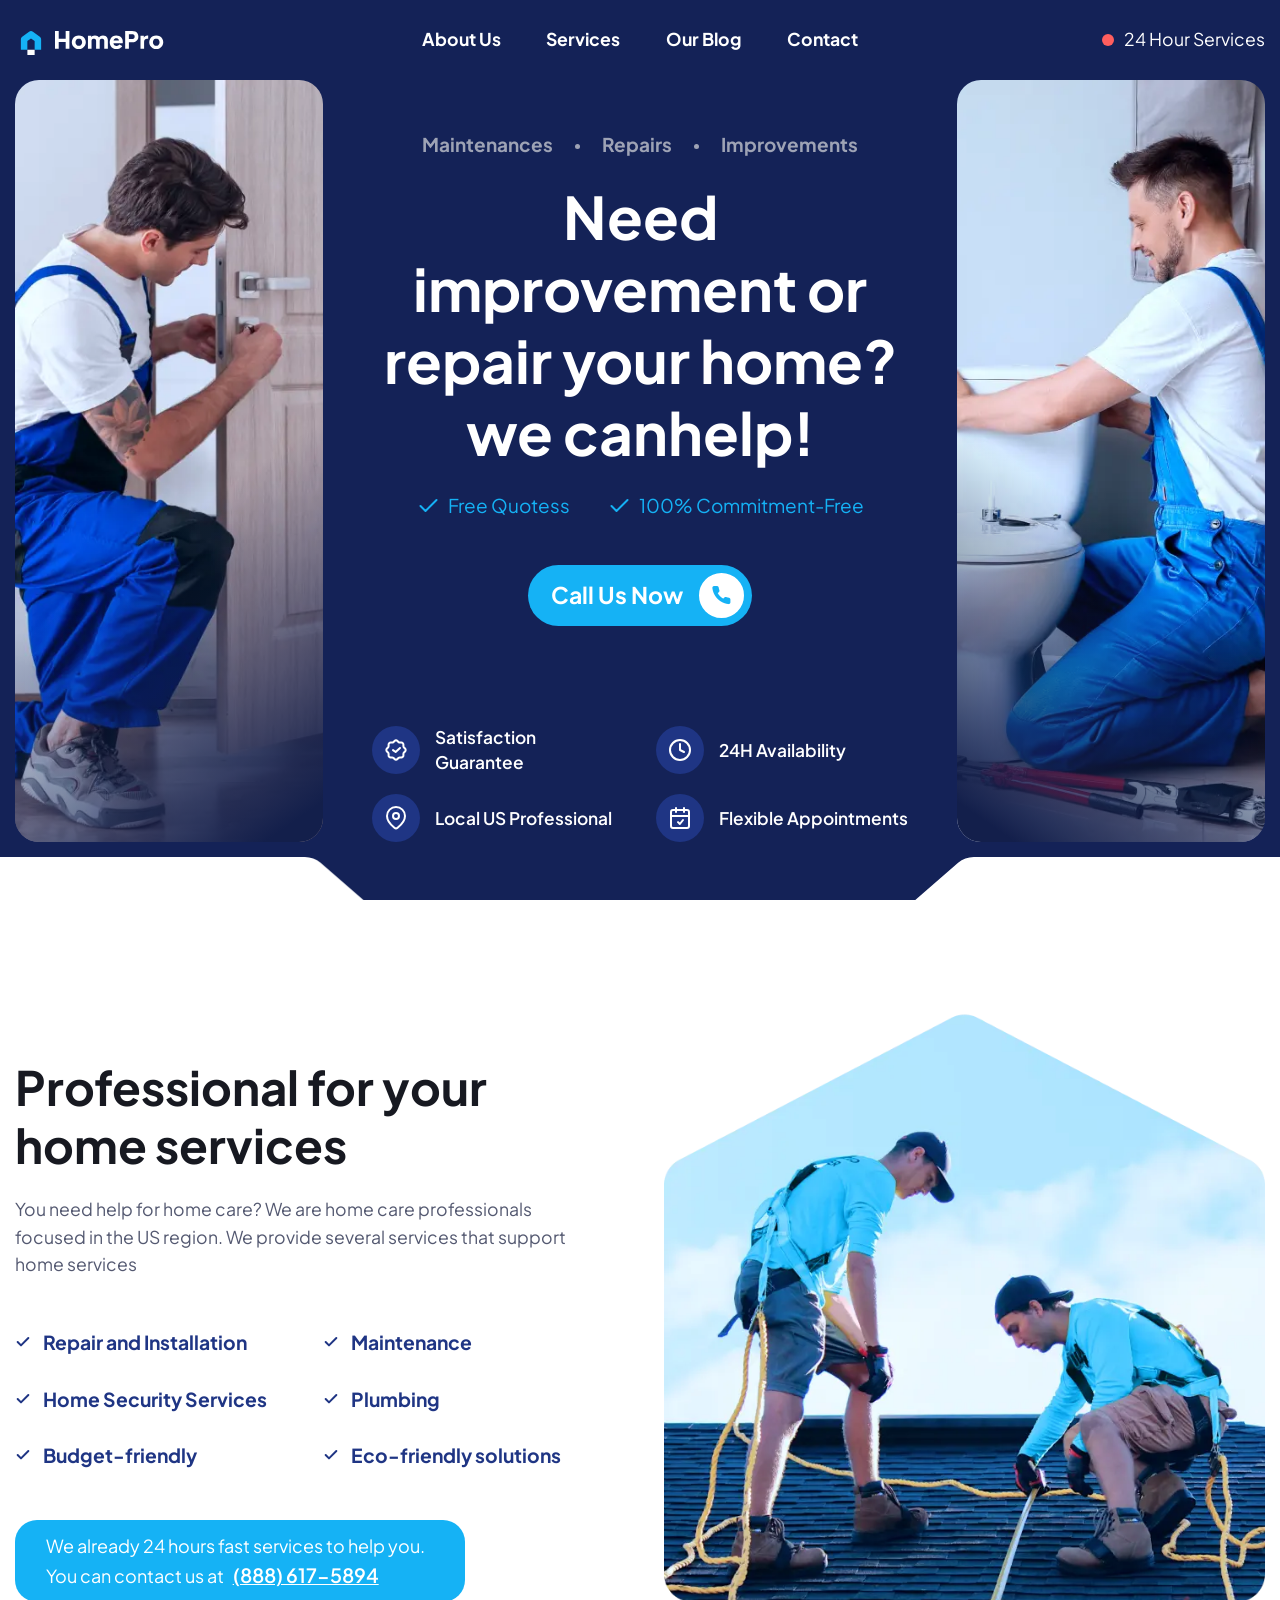
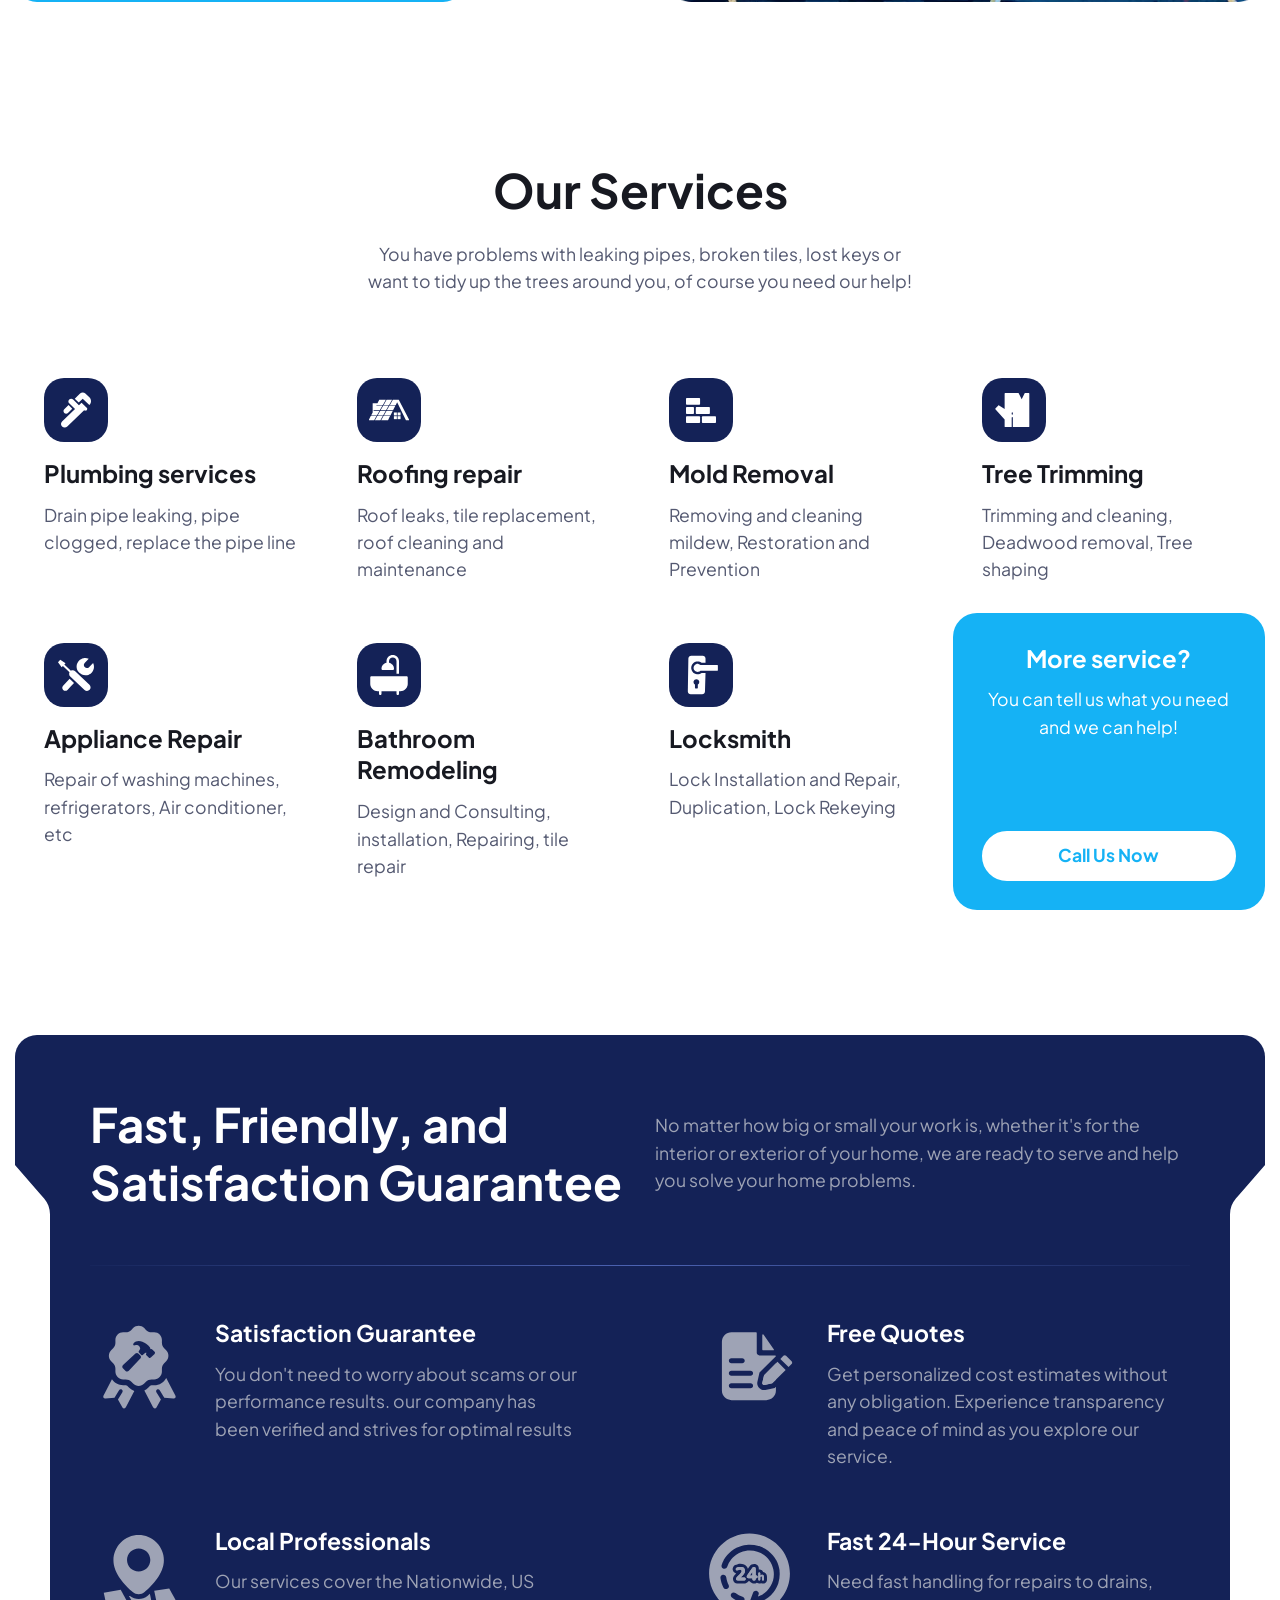
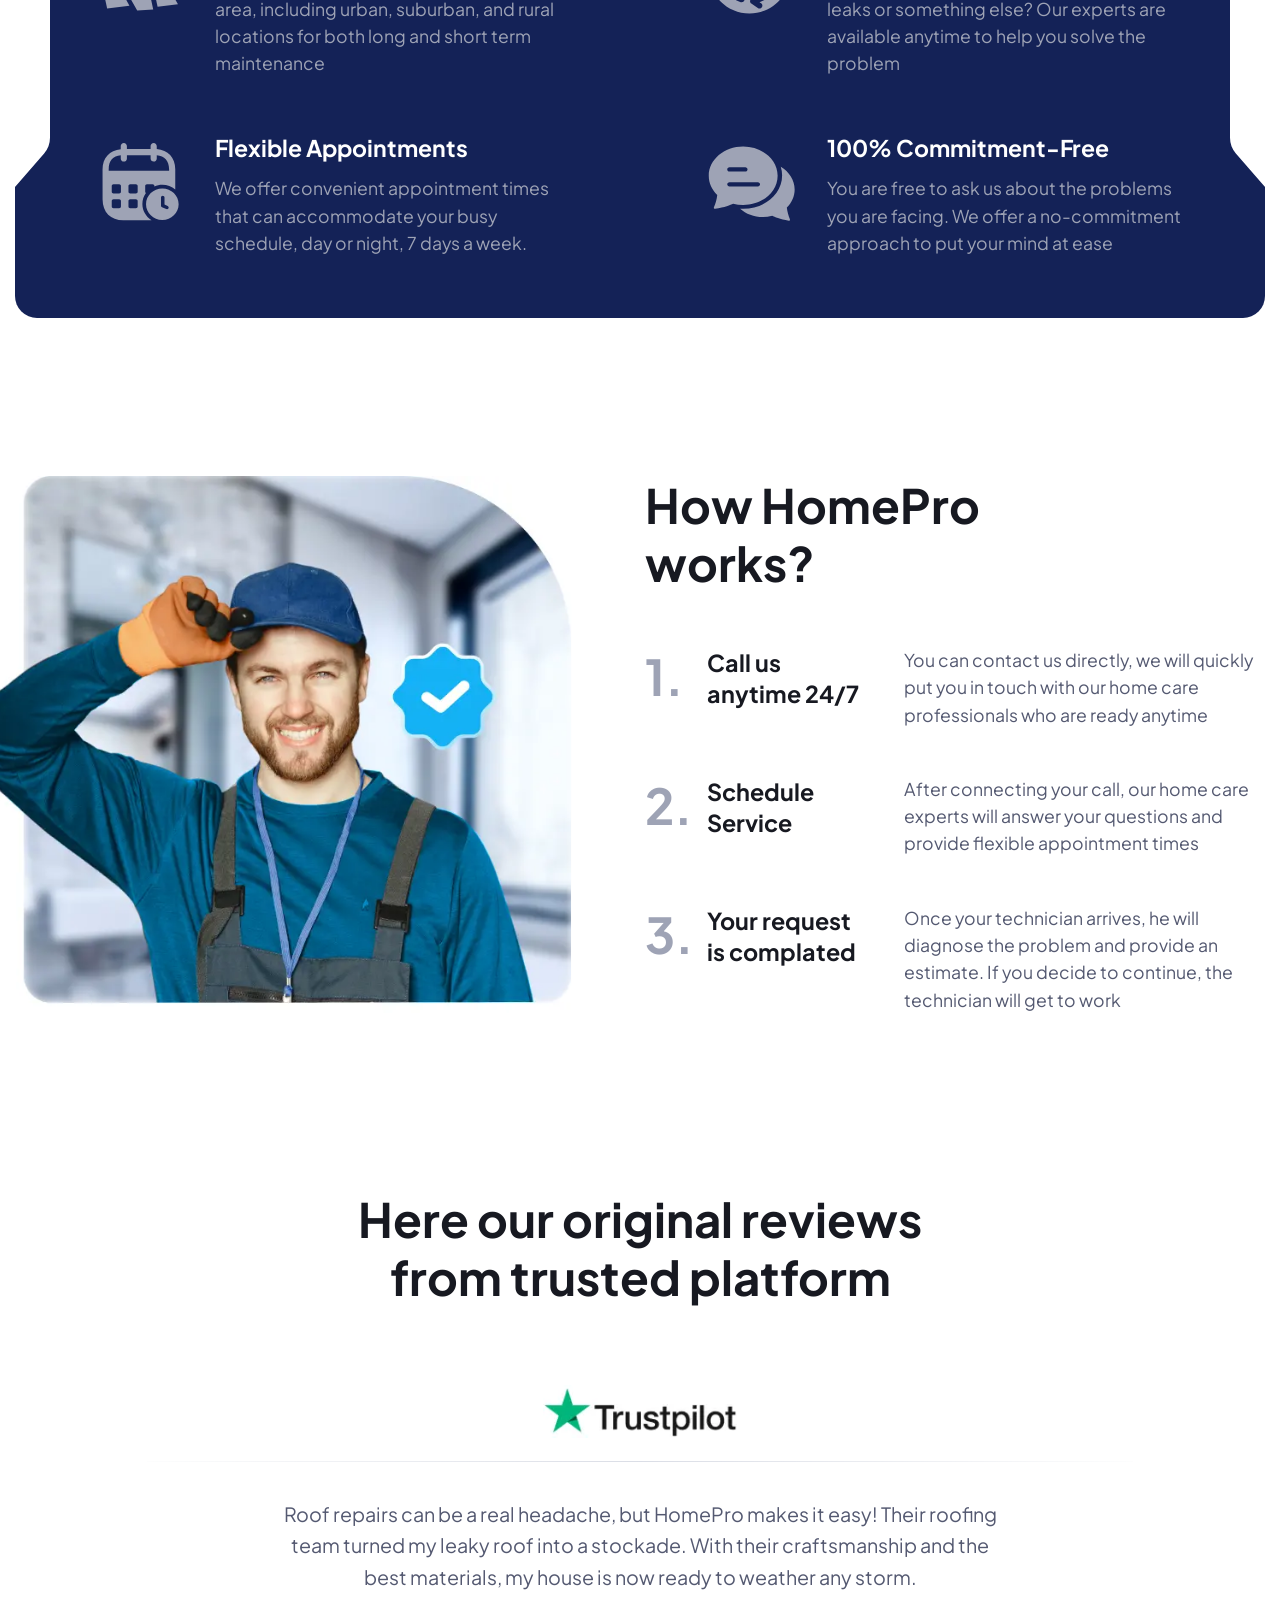
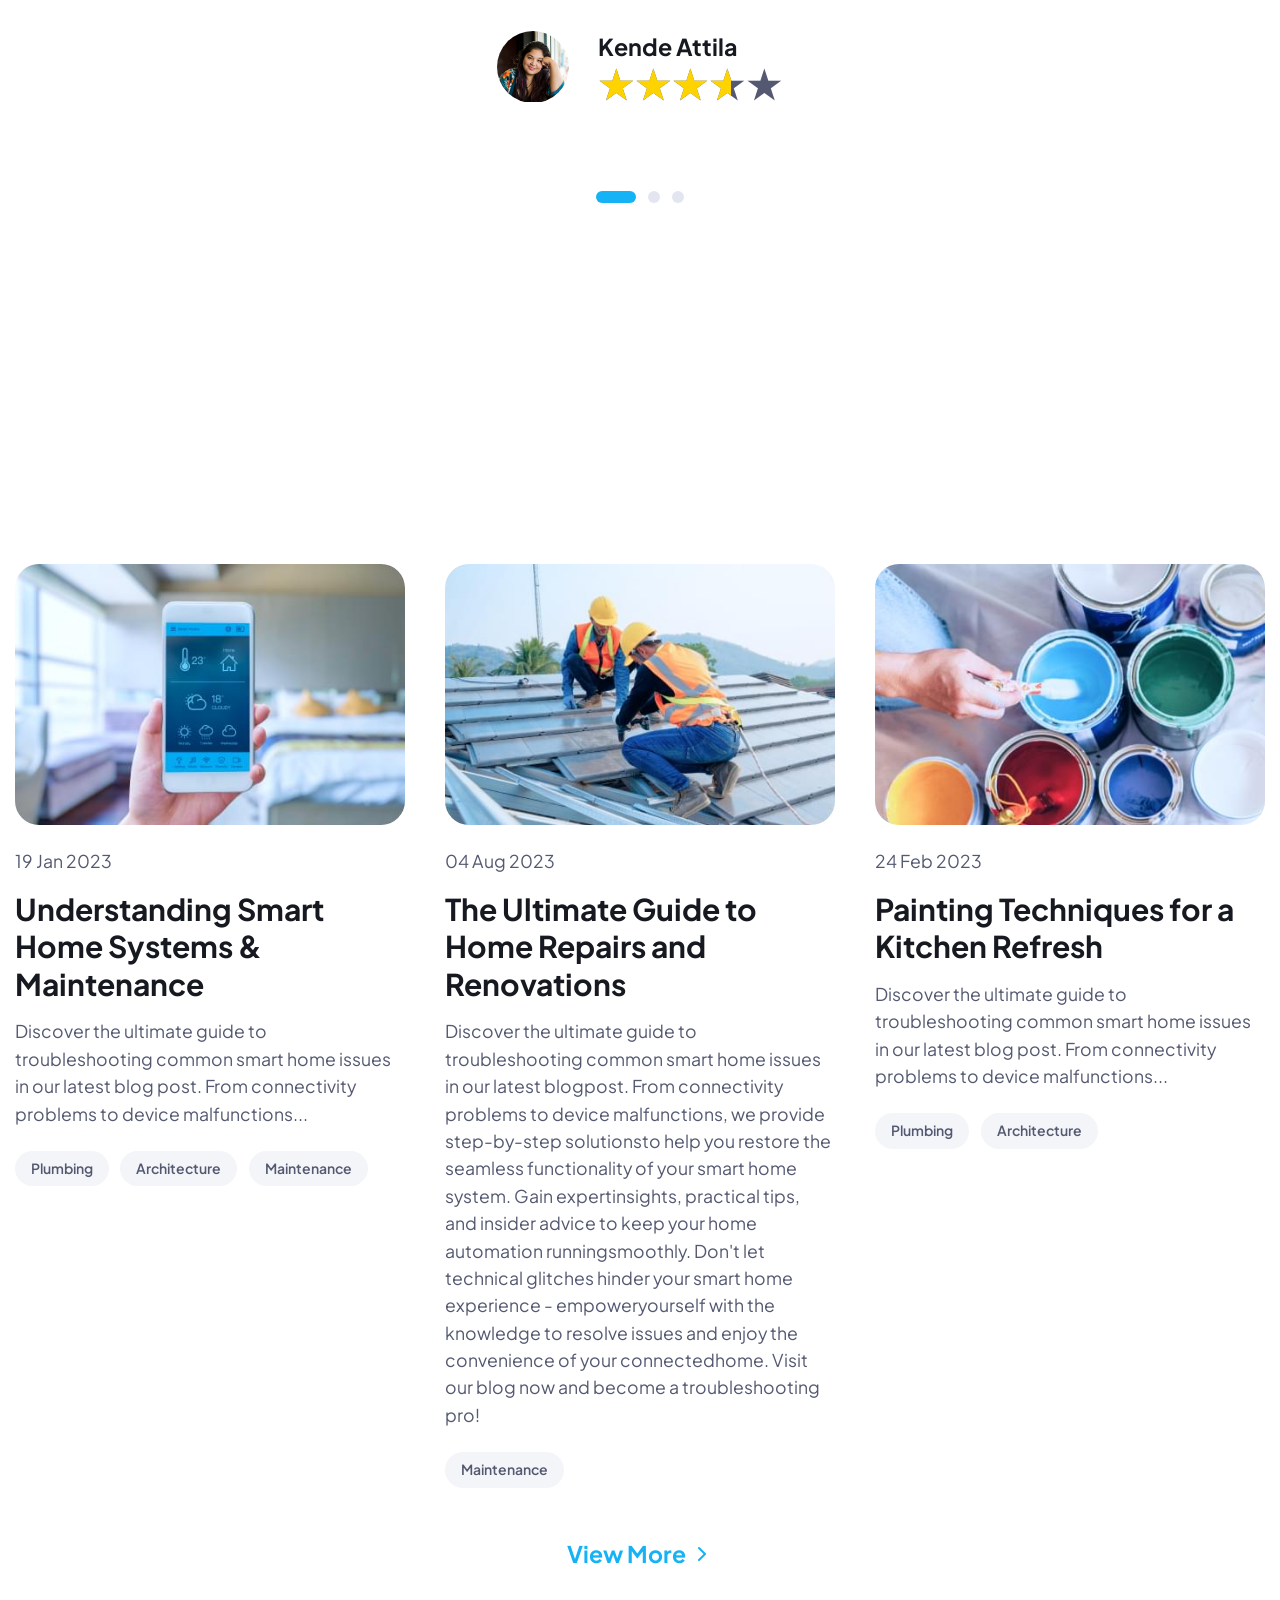
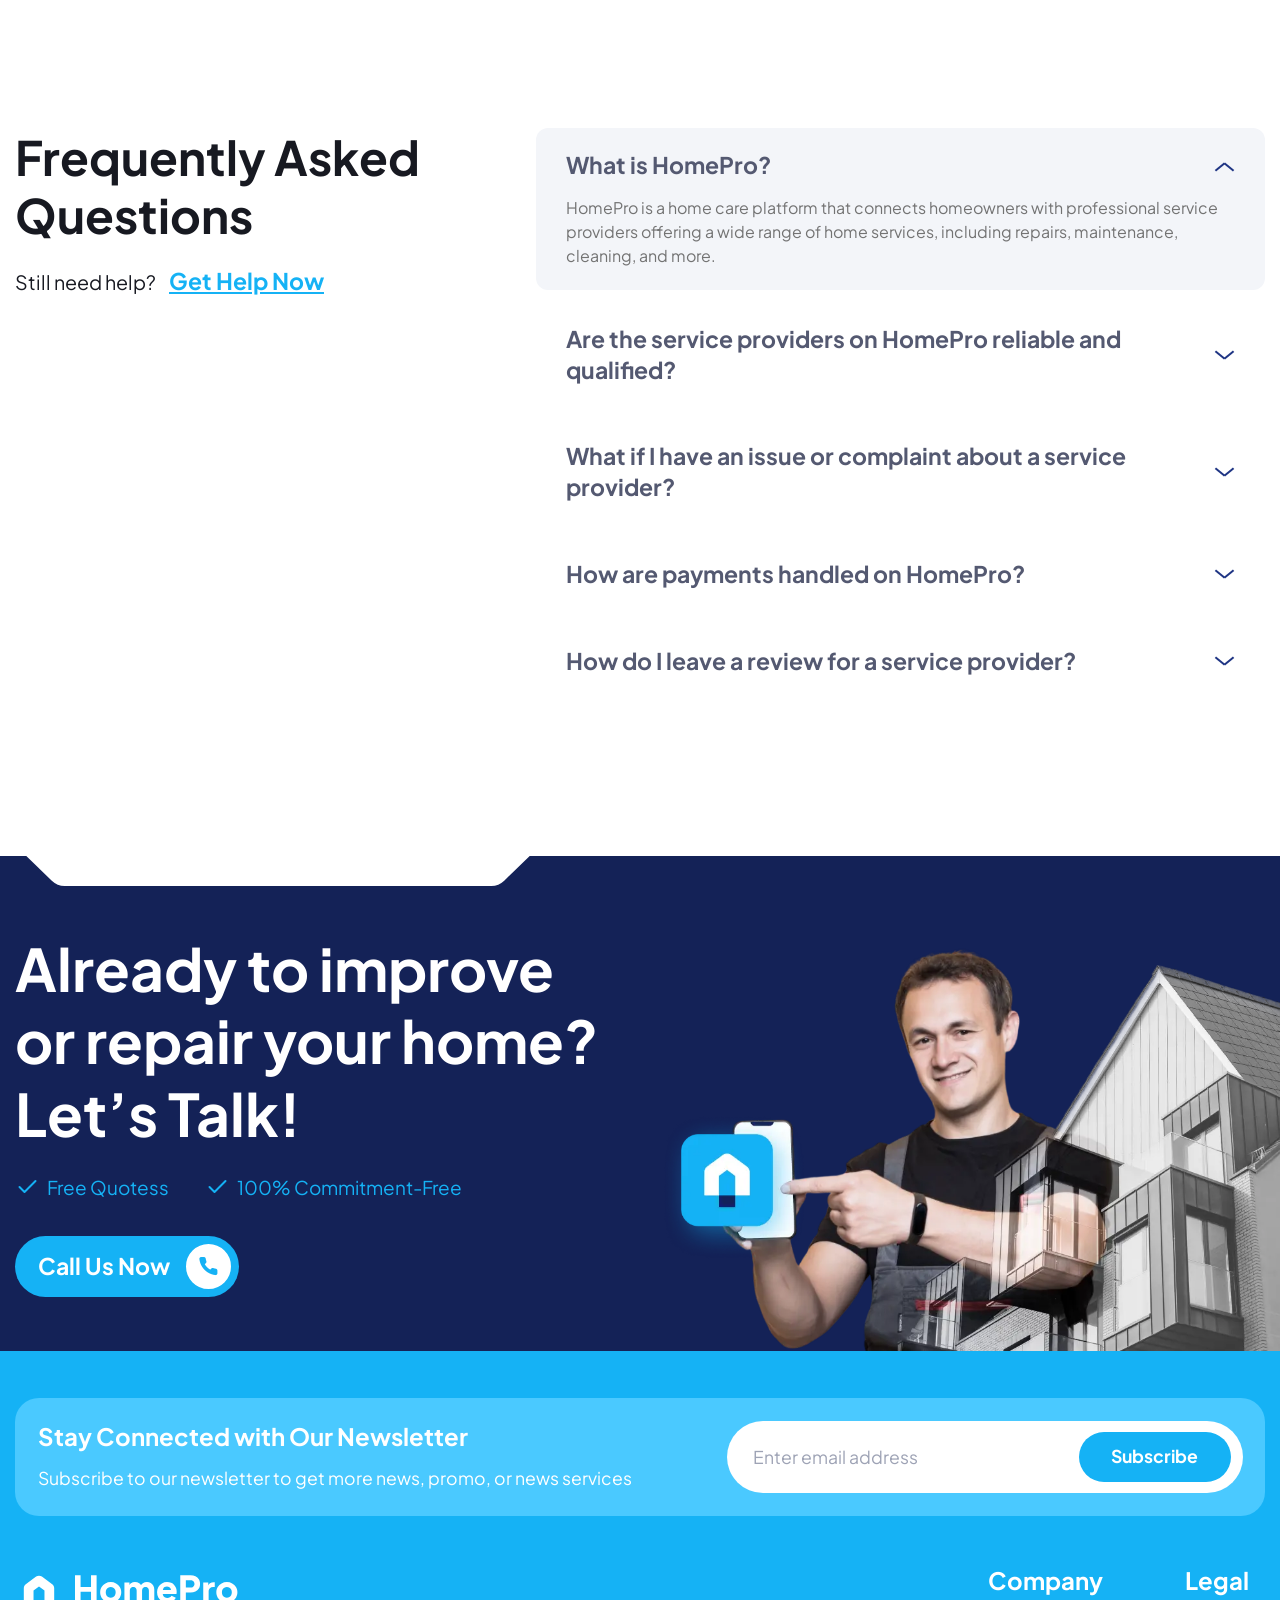
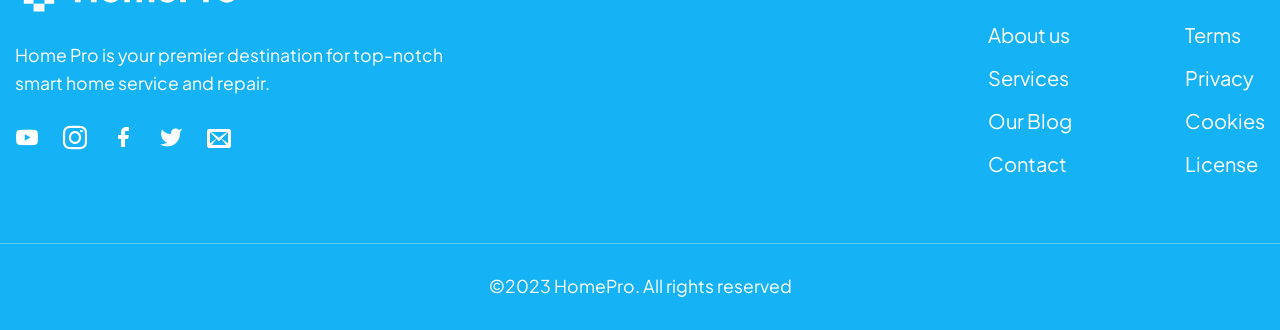
==== commit f245473c: "first commit" ====
--- a/home.html
+++ b/home.html
@@ -10,7 +10,7 @@
 			opacity: 0;
 		}
 	</style>
-	<link rel="stylesheet" href="css/style.min.css?_v=20250208134420">
+	<link rel="stylesheet" href="css/style.min.css?_v=20250224141957">
 	<link rel="shortcut icon" href="favicon.ico">
 	<!-- <meta name="robots" content="noindex, nofollow"> -->
 	<meta name="viewport" content="width=device-width, initial-scale=1.0">
@@ -20,7 +20,7 @@
 	<div class="wrapper">
 		<header class="header">
 			<div class="header__container">
-				<a href="#" class="header__logo">
+				<a href="#" data-goto=".hero" class="header__logo">
 					<img src="img/logo.svg" alt="Logo">
 				</a>
 				<div class="header__menu menu">
@@ -243,7 +243,7 @@
 					</div>
 				</div>
 			</section>
-			<section class="advantages" data-watch>
+			<section class="advantages" data-watch data-watch-threshold="0.3">
 				<div class="advantages__wrapper-bg">
 					<div class="advantages__container">
 						<div class="advantages__block-header block-header block-header--inline">
@@ -333,7 +333,7 @@
 					</div>
 				</div>
 			</section>
-			<section class="how" data-watch>
+			<section class="how" data-watch data-watch-threshold="0.3">
 				<div class="how__container">
 					<div class="how__image">
 						<picture><source srcset="img/how/image.webp" type="image/webp"><img src="img/how/image.jpg" alt="Image"></picture>
@@ -365,7 +365,7 @@
 					</div>
 				</div>
 			</section>
-			<section class="reviews" data-watch>
+			<section class="reviews" data-watch data-watch-threshold="0.3">
 				<div class="reviews__container">
 					<div class="reviews__block-header block-header block-header--center">
 						<h2 class="block-header__title">Here our original reviews from trusted platform</h2>
@@ -499,7 +499,7 @@
 					<button hidden class="blog__view-more" type="button">View More</button>
 				</div>
 			</section>
-			<section class="questions" data-watch>
+			<section class="questions" data-watch data-watch-threshold="0.3">
 				<div class="questions__container">
 					<div class="questions__block-header block-header">
 						<h2 class="block-header__title">Frequently Asked Questions</h2>
@@ -567,7 +567,7 @@
 					</div>
 				</div>
 			</section>
-			<section class="talk" data-watch>
+			<section class="talk" data-watch data-watch-threshold="0.3">
 				<div class="talk__container">
 					<div class="talk__content">
 						<div class="talk__block-header block-header">
@@ -603,9 +603,9 @@
 				</div>
 				<div class="footer__main main-footer">
 					<div class="main-footer__body">
-						<div class="main-footer__logo">
+						<a href="#" data-goto=".hero" class="main-footer__logo">
 							<img src="img/logo-white.svg" alt="Logo">
-						</div>
+						</a>
 						<div class="main-footer__text">
 							<p>Home Pro is your premier destination for top-notch smart home service and repair. </p>
 						</div>
@@ -660,7 +660,7 @@
 			<div class="footer__copy">©2023 HomePro. All rights reserved</div>
 		</footer>
 	</div>
-	<script src="js/app.min.js?_v=20250208134420"></script>
+	<script src="js/app.min.js?_v=20250224141957"></script>
 </body>
 
 </html>
--- a/css/style.min.css
+++ b/css/style.min.css
@@ -1 +1 @@
-@charset "UTF-8";@import url(https://fonts.googleapis.com/css?family=Plus+Jakarta+Sans:regular,600,700,800&display=swap);@font-face{font-family:icons;font-display:swap;src:url(../fonts/icons.woff2) format("woff2"),url(../fonts/icons.woff) format("woff");font-weight:400;font-style:normal}[class*=_icon-]:before{font-family:icons;font-style:normal;font-weight:400;font-variant:normal;text-transform:none;line-height:1;-webkit-font-smoothing:antialiased;-moz-osx-font-smoothing:grayscale}[class*=_icon-]:before{display:block}._icon-facebook:before{content:"\e908";color:#fff}._icon-phone:before{content:"\e90b";color:#fff}._icon-twitter:before{content:"\e90c";color:#fff}._icon-youtube:before{content:"\e90d";color:#fff}._icon-mail:before{content:"\e945"}._icon-arrow-slider:before{content:"\ea3c"}._icon-instagram:before{content:"\ea92"}*{padding:0;margin:0;border:0}*,:after,:before{-webkit-box-sizing:border-box;box-sizing:border-box}body,html{height:100%;min-width:320px}body{color:#545971;line-height:1;font-family:"Plus Jakarta Sans";font-size:1.125rem;-ms-text-size-adjust:100%;-moz-text-size-adjust:100%;-webkit-text-size-adjust:100%;-webkit-font-smoothing:antialiased;-moz-osx-font-smoothing:grayscale}button,input,textarea{font-family:"Plus Jakarta Sans";font-size:inherit;line-height:inherit}button{cursor:pointer;color:inherit;background-color:transparent}a{color:inherit;text-decoration:none}ul li{list-style:none}img{vertical-align:top}h1,h2,h3,h4,h5,h6{font-weight:inherit;font-size:inherit}.lock body{overflow:hidden;-ms-touch-action:none;touch-action:none;-ms-scroll-chaining:none;overscroll-behavior:none}.loaded body{opacity:1}.wrapper{min-height:100%;display:-webkit-box;display:-ms-flexbox;display:flex;-webkit-box-orient:vertical;-webkit-box-direction:normal;-ms-flex-direction:column;flex-direction:column;overflow:hidden}@supports (overflow:clip){.wrapper{overflow:clip}}.wrapper>main{-webkit-box-flex:1;-ms-flex:1 1 auto;flex:1 1 auto}.wrapper>*{min-width:0}[class*=__container]{max-width:91.875rem;margin:0 auto;padding:0 .9375rem}.button{display:-webkit-inline-box;display:-ms-inline-flexbox;display:inline-flex;-webkit-box-align:center;-ms-flex-align:center;align-items:center;padding:0 .5rem;color:#fff;font-weight:700;line-height:1.33;border-radius:3.75rem;background:#15b2f5;-webkit-transition:all .3s;transition:all .3s}.button:hover{background:#0091cf}.button--fw{width:100%}.button--min{padding:.5rem 0}.button--white{color:#15b2f5;background:#fff;-webkit-transition:all .3s;transition:all .3s}.button--white:hover{background:#15b2f5;color:#fff;border:1px solid #fff}.button--icon span{display:-webkit-box;display:-ms-flexbox;display:flex;-webkit-box-pack:center;-ms-flex-pack:center;justify-content:center;-webkit-box-align:center;-ms-flex-align:center;align-items:center}._icon-phone:before{content:"\e90b";display:-webkit-box;display:-ms-flexbox;display:flex;-webkit-box-align:center;-ms-flex-align:center;align-items:center;-webkit-box-pack:center;-ms-flex-pack:center;justify-content:center;color:#15b2f5;background:#fff;border-radius:50%;-webkit-transition:all .3s;transition:all .3s}._icon-phone:hover:before{background:#0091cf;border:1px solid #fff;color:#fff}input[type=email],input[type=tel],input[type=text],textarea{-webkit-appearance:none;-moz-appearance:none;appearance:none}.input{width:100%;display:block}.input[placeholder]:not([data-placeholder-nohiden])::-webkit-input-placeholder{-webkit-transition:opacity .3s;transition:opacity .3s}.input[placeholder]:not([data-placeholder-nohiden])::-moz-placeholder{-moz-transition:opacity .3s;transition:opacity .3s}.input[placeholder]:not([data-placeholder-nohiden]):-ms-input-placeholder{-ms-transition:opacity .3s;transition:opacity .3s}.input[placeholder]:not([data-placeholder-nohiden])::-ms-input-placeholder{-ms-transition:opacity .3s;transition:opacity .3s}.input[placeholder]:not([data-placeholder-nohiden])::placeholder{-webkit-transition:opacity .3s;transition:opacity .3s}.input[placeholder]:not([data-placeholder-nohiden]):focus::-webkit-input-placeholder{opacity:0}.input[placeholder]:not([data-placeholder-nohiden]):focus::-moz-placeholder{opacity:0}.input[placeholder]:not([data-placeholder-nohiden]):focus:-ms-input-placeholder{opacity:0}.input[placeholder]:not([data-placeholder-nohiden]):focus::-ms-input-placeholder{opacity:0}.input[placeholder]:not([data-placeholder-nohiden]):focus::placeholder{opacity:0}textarea.input{resize:none;padding:0 0}.rating{display:-webkit-box;display:-ms-flexbox;display:flex;-webkit-box-align:end;-ms-flex-align:end;align-items:flex-end;line-height:.75;-webkit-transition:opacity .3s ease 0s;transition:opacity .3s ease 0s}.rating.rating_sending{opacity:.2}.rating.rating_set .rating__active,.rating.rating_set .rating__item{cursor:pointer}.rating__body{position:relative}.rating__body::before{content:"★★★★★";display:block}.rating__active{position:absolute;width:0%;height:100%;top:0;left:0;overflow:hidden}.rating__active::before{content:"★★★★★";position:absolute;width:100%;height:100%;top:0;left:0;color:#ffd300}.rating__items{display:-webkit-box;display:-ms-flexbox;display:flex;position:absolute;width:100%;height:100%;top:0;left:0}.rating__item{-webkit-box-flex:0;-ms-flex:0 0 20%;flex:0 0 20%;height:100%;opacity:0}.rating__value{font-size:50%;line-height:1;padding:0 0 0 10px}[class*=-ibg]{position:relative}[class*=-ibg] img{position:absolute;width:100%;height:100%;top:0;left:0;-o-object-fit:cover;object-fit:cover}[class*=-ibg--contain] img{-o-object-fit:contain;object-fit:contain}.how__list{list-style-type:none;counter-reset:item}.how__list li{position:relative}.how__list li:before{counter-increment:item;content:counter(item) ".";position:absolute;left:0;top:0}.block-header{display:-ms-grid;display:grid}.block-header--center{text-align:center}.block-header__title{color:#171921;font-weight:700;line-height:1.23}.block-header__title--white{color:#fff}.block-header__text p{line-height:1.55}.block-header__text a{color:#15b2f5;text-decoration:underline;line-height:1.33;font-weight:700;margin-left:.625rem}.block-header__text a:hover{text-decoration:none}.subtitle-items{display:-webkit-box;display:-ms-flexbox;display:flex;-ms-flex-wrap:wrap;flex-wrap:wrap;row-gap:.1875rem}.subtitle-items__item{color:#15b2f5;background:url(../img/icons/check-blue.svg) left no-repeat;padding-left:2rem;line-height:1.6}.header{background:#142257;position:fixed;width:100%;top:0;left:0;z-index:50}.header__container{max-width:101.25rem;min-height:5rem;display:-ms-grid;display:grid;-ms-grid-columns:10.625rem 1fr 10.625rem;grid-template-columns:10.625rem 1fr 10.625rem;-webkit-box-align:center;-ms-flex-align:center;align-items:center;gap:.9375rem;padding-top:.625rem;padding-bottom:.625rem}.header__logo{position:relative;z-index:5}.header__schedule{-ms-grid-column-align:end;justify-self:end;line-height:1.33;color:#fff;display:-webkit-box;display:-ms-flexbox;display:flex;-webkit-box-align:center;-ms-flex-align:center;align-items:center;gap:.625rem}.header__schedule::before{content:"";-webkit-box-flex:0;-ms-flex:0 0 .75rem;flex:0 0 .75rem;width:.75rem;height:.75rem;background:#ff5e5e;border-radius:50%}.menu{-ms-grid-column-align:center;justify-self:center}.menu-open .menu__body{left:0}.menu__list{display:-webkit-box;display:-ms-flexbox;display:flex;-ms-flex-wrap:wrap;flex-wrap:wrap;row-gap:.3125rem;position:relative;z-index:5}.menu__link{font-weight:700;line-height:1.33;color:#fff;-webkit-transition:all .3s;transition:all .3s}.menu__link:hover{color:#15b2f5}.menu__link._navigator-active{text-decoration:underline}.icon-menu{display:none}.footer{background:#15b2f5;color:#fff}.footer__container{display:-ms-grid;display:grid}.footer__copy{line-height:1.55;text-align:center;border-top:.0625rem solid rgba(255,255,255,.3)}.newsletter{display:-webkit-box;display:-ms-flexbox;display:flex;-webkit-box-align:center;-ms-flex-align:center;align-items:center;gap:1.5rem;background:#4ac9ff;border-radius:1.5rem}.newsletter__body{-webkit-box-flex:1;-ms-flex:1 1 auto;flex:1 1 auto}.newsletter__title{font-size:1.5rem;font-weight:700;line-height:1.33}.newsletter__title:not(:last-child){margin-bottom:.75rem}.newsletter__text{line-height:1.55}.newsletter__form{display:-webkit-box;display:-ms-flexbox;display:flex;width:100%;border-radius:3.75rem;background:#fff}.newsletter__input{-webkit-box-flex:1;-ms-flex:1 1 auto;flex:1 1 auto}.newsletter__input::-webkit-input-placeholder{color:#9ea3b5}.newsletter__input::-moz-placeholder{color:#9ea3b5}.newsletter__input:-ms-input-placeholder{color:#9ea3b5}.newsletter__input::-ms-input-placeholder{color:#9ea3b5}.newsletter__input::placeholder{color:#9ea3b5}.newsletter__input._form-error{color:red}.newsletter__input._form-error::-webkit-input-placeholder{color:red}.newsletter__input._form-error::-moz-placeholder{color:red}.newsletter__input._form-error:-ms-input-placeholder{color:red}.newsletter__input._form-error::-ms-input-placeholder{color:red}.newsletter__input._form-error::placeholder{color:red}.newsletter__input:focus{outline:0}.main-footer{display:-ms-grid;display:grid;-ms-grid-columns:(auto)[2];grid-template-columns:repeat(2,auto);-webkit-box-pack:justify;-ms-flex-pack:justify;justify-content:space-between}.main-footer__body{display:-ms-grid;display:grid;max-width:28.75rem;-ms-grid-row-align:start;align-self:start}.main-footer__text{line-height:1.55}.main-footer__social{display:-webkit-box;display:-ms-flexbox;display:flex;-ms-flex-wrap:wrap;flex-wrap:wrap;-webkit-column-gap:1.5rem;-moz-column-gap:1.5rem;column-gap:1.5rem;row-gap:.625rem;font-size:1.5rem}.main-footer__item{-webkit-transition:all .3s;transition:all .3s}.main-footer__item:hover{-webkit-transform:scale(1.3);-ms-transform:scale(1.3);transform:scale(1.3)}.main-footer__item._icon-youtube:hover::before{-webkit-transition:all .3s;transition:all .3s;color:red}.main-footer__item._icon-instagram:hover::before{-webkit-transition:all .3s;transition:all .3s;color:#ffb52b}.main-footer__item._icon-facebook:hover::before{-webkit-transition:all .3s;transition:all .3s;color:#4167cf}.main-footer__item._icon-twitter:hover::before{-webkit-transition:all .3s;transition:all .3s;color:#51e5ff}.main-footer__item._icon-mail:hover::before{-webkit-transition:all .3s;transition:all .3s;color:#92ff38}.menu-footer__spollers{display:-webkit-box;display:-ms-flexbox;display:flex;-ms-flex-wrap:wrap;flex-wrap:wrap}.menu-footer__title{font-size:1.5rem;font-weight:700;line-height:1.33;list-style:none}.menu-footer__link{font-size:1.25rem;line-height:1.6}.menu-footer__link:hover{text-decoration:underline}.hero{display:-ms-grid;display:grid;background:#142257;padding:0 .9375rem 0 .9375rem;position:relative}.hero__image-ibg{position:relative;border-radius:1.5rem;overflow:hidden}.hero__image-ibg img{-o-object-position:top;object-position:top;-webkit-transition:all .7s;transition:all .7s}.hero__image-ibg img:hover{-webkit-transform:scale(1.03);-ms-transform:scale(1.03);transform:scale(1.03)}.hero__image-ibg--left::after{content:"";position:absolute;width:100%;height:100%;top:0;left:0;background-image:linear-gradient(-35deg,#131f4b 4.15%,rgba(19,31,75,0) 43.25%);pointer-events:none}.hero__image-ibg--right::after{content:"";position:absolute;width:100%;height:100%;top:0;left:0;background-image:linear-gradient(35deg,#131f4b 4.15%,rgba(19,31,75,0) 43.25%);pointer-events:none}.hero__body{display:-webkit-box;display:-ms-flexbox;display:flex;-webkit-box-orient:vertical;-webkit-box-direction:normal;-ms-flex-direction:column;flex-direction:column}.hero__content{-webkit-box-flex:1;-ms-flex:1 1 auto;flex:1 1 auto;display:-webkit-box;display:-ms-flexbox;display:flex;-webkit-box-orient:vertical;-webkit-box-direction:normal;-ms-flex-direction:column;flex-direction:column;-webkit-box-pack:center;-ms-flex-pack:center;justify-content:center;-webkit-box-align:center;-ms-flex-align:center;align-items:center}.hero__main{display:-ms-grid;display:grid;justify-items:center}.hero__block-header{max-width:41.875rem}.items-hero{display:-webkit-box;display:-ms-flexbox;display:flex;-ms-flex-wrap:wrap;flex-wrap:wrap;-webkit-box-align:center;-ms-flex-align:center;align-items:center;-webkit-box-pack:center;-ms-flex-pack:center;justify-content:center;-webkit-column-gap:3.25rem;-moz-column-gap:3.25rem;column-gap:3.25rem}.items-hero__item{color:#9ea3b5;font-weight:700;line-height:1.4;position:relative}.items-hero__item:not(:last-child)::after{content:"";position:absolute;width:.3125rem;height:.3125rem;top:50%;background:#9ea3b5;border-radius:50%}.advantages-hero{display:-ms-grid;display:grid;-ms-grid-columns:(auto)[4];grid-template-columns:repeat(4,auto);row-gap:1.25rem;position:relative}.advantages-hero__item{display:-webkit-box;display:-ms-flexbox;display:flex;-webkit-box-align:center;-ms-flex-align:center;align-items:center;position:relative}.advantages-hero__icon{background:#1f3584;display:-webkit-box;display:-ms-flexbox;display:flex;-webkit-box-align:center;-ms-flex-align:center;align-items:center;-webkit-box-pack:center;-ms-flex-pack:center;justify-content:center;-webkit-box-flex:0;-ms-flex:0 0 3rem;flex:0 0 3rem;width:3rem;height:3rem;border-radius:50%}.advantages-hero__text{color:#fff;font-weight:600;line-height:1.4}.docor-hero__item{position:absolute;margin-top:.9375rem;height:2.8125rem;z-index:11;background:url(../img/hero/decor.svg) no-repeat}.docor-hero__item:first-child{left:-.0625rem;-webkit-transform:rotateY(180deg);transform:rotateY(180deg)}.docor-hero__item:last-child{right:0}.about__container{display:-ms-grid;display:grid;-ms-grid-columns:(1fr)[2];grid-template-columns:repeat(2,1fr)}.about__body{-ms-flex-item-align:end;-ms-grid-row-align:end;align-self:end}.about__list{display:-ms-grid;display:grid;-ms-grid-columns:(1fr)[2];grid-template-columns:repeat(2,1fr);-webkit-box-align:center;-ms-flex-align:center;align-items:center}.about__item{line-height:1.4;font-weight:700;color:#1f3584;display:-webkit-inline-box;display:-ms-inline-flexbox;display:inline-flex;gap:.75rem}.about__item::before{content:"";-webkit-box-flex:0;-ms-flex:0 0 1rem;flex:0 0 1rem;width:1rem;height:1rem;background:url(../img/icons/check-dark.svg);margin-top:.3125rem}.about__info{background:#15b2f5;padding:.75rem 0;color:#fff}.about__info p{font-size:1.125rem;line-height:1.55}.about__info p a{white-space:nowrap;font-weight:600;text-decoration:underline}.about__info p a:hover{text-decoration:none}.about__image img{max-width:100%}.services__block-header{max-width:34.375rem;margin:0 auto}.services__items{display:-ms-grid;display:grid;-ms-grid-columns:(1fr)[4];grid-template-columns:repeat(4,1fr)}.item-service{display:-webkit-box;display:-ms-flexbox;display:flex;-webkit-box-orient:vertical;-webkit-box-direction:normal;-ms-flex-direction:column;flex-direction:column}.item-service__icon{background:#142257;width:4rem;height:4rem;-webkit-box-flex:0;-ms-flex:0 0 4rem;flex:0 0 4rem;padding:.75rem;border-radius:1.25rem}.item-service__icon:not(:last-child){margin-bottom:1rem}.item-service__icon img{max-width:100%}.item-service__title{font-size:1.5rem;font-weight:700;line-height:1.33;color:#171921}.item-service__title:not(:last-child){margin-bottom:.75rem}.item-service__text{line-height:1.55}.item-service__button{-webkit-box-pack:center;-ms-flex-pack:center;justify-content:center}.item-service--blue{color:#fff;background:#15b2f5;border-radius:1.5rem;text-align:center}.item-service--blue .item-service__info{-webkit-box-flex:1;-ms-flex:1 1 auto;flex:1 1 auto}.item-service--blue .item-service__info:not(:last-child){margin-bottom:2rem}.item-service--blue .item-service__title{color:inherit}.advantages{display:-ms-grid;display:grid;justify-items:center}.advantages__wrapper-bg{max-width:112.5rem;background:#142257;margin:0 auto}.advantages__block-header{position:relative}.advantages__block-header .block-header__text{color:#9ea3b5}.advantages__block-header .block-header__text p{max-width:38.25rem}.advantages__items{display:-ms-grid;display:grid;-ms-grid-columns:(1fr)[2];grid-template-columns:repeat(2,1fr)}.item-advantages{display:-webkit-box;display:-ms-flexbox;display:flex;max-width:39.375rem}.item-advantages__title{font-weight:700;line-height:1.33;color:#fff}.item-advantages__title:not(:last-child){margin-bottom:.75rem}.item-advantages__text{color:#9ea3b5;line-height:1.55}.how__container{display:-ms-grid;display:grid;-ms-grid-columns:(1fr)[2];grid-template-columns:repeat(2,1fr);gap:.625rem}.how__image img{-webkit-transform:translate(-10.320781%,0);-ms-transform:translate(-10.320781%,0);transform:translate(-10.320781%,0);max-width:100%}.item-how{display:-ms-grid;display:grid;-ms-grid-columns:10.3125rem auto;grid-template-columns:10.3125rem auto;row-gap:.5rem}.item-how::before{content:"";font-weight:700;line-height:1.2;color:#9ea3b5}.item-how__title{color:#171921;font-weight:700;line-height:1.33}.item-how__text{line-height:1.55}.reviews__container{max-width:72.5rem}.reviews__block-header{max-width:40.625rem;margin:0 auto}.reviews__body{position:relative;text-align:center}.reviews__arrow{position:absolute;top:50%;-webkit-transform:translate(0,-50%);-ms-transform:translate(0,-50%);transform:translate(0,-50%);width:3rem;height:3rem;border-radius:50%;background:#15b2f5;color:#fff;-webkit-transition:all .3s;transition:all .3s}.reviews__arrow:hover{color:#15b2f5;border:1px solid #15b2f5;background-color:#fff}.reviews__arrow--left{left:0;-webkit-transform:translate(0,-50%) rotate(180deg);-ms-transform:translate(0,-50%) rotate(180deg);transform:translate(0,-50%) rotate(180deg)}.reviews__arrow--right{right:0}.reviews__arrow.swiper-button-disabled{background:#e3e6f0;cursor:default;pointer-events:none}.reviews__bullets{display:-webkit-box;display:-ms-flexbox;display:flex;-webkit-box-pack:center;-ms-flex-pack:center;justify-content:center;-webkit-column-gap:.75rem;-moz-column-gap:.75rem;column-gap:.75rem;-ms-flex-wrap:wrap;flex-wrap:wrap;row-gap:.4375rem}.reviews__bullets .swiper-pagination-bullet{-webkit-box-flex:0;-ms-flex:0 0 .75rem;flex:0 0 .75rem;width:.75rem;height:.75rem;background:#e3e6f0;border-radius:50%;cursor:pointer;-webkit-transition:all .3s;transition:all .3s}.reviews__bullets .swiper-pagination-bullet-active{-webkit-box-flex:0;-ms-flex:0 0 2.5rem;flex:0 0 2.5rem;width:2.5rem;background:#15b2f5;border-radius:1.5rem}.slide-reviews__logo{padding-bottom:1.5rem;position:relative}.slide-reviews__logo::before{content:"";position:absolute;bottom:0;left:0;width:100%;height:.0625rem;background:linear-gradient(1deg,rgba(20,34,87,0) 0,rgba(203,207,219,.7) 50%,rgba(20,34,87,0) 100%)}.slide-reviews__text{line-height:1.6;max-width:45.625rem;margin:0 auto}.slide-reviews__user{display:-webkit-box;display:-ms-flexbox;display:flex;-webkit-box-pack:center;-ms-flex-pack:center;justify-content:center}.slide-reviews__name{line-height:1.33;font-weight:700;color:#171921;text-align:left}.slide-reviews__rating .rating__value{display:none}.blog__block-header{max-width:43.75rem;margin:0 auto}.blog__items{display:-ms-grid;display:grid;-ms-grid-columns:(1fr)[3];grid-template-columns:repeat(3,1fr)}.blog__view-more{font-weight:700;line-height:1.33;color:#15b2f5;display:-webkit-box;display:-ms-flexbox;display:flex;gap:.25rem;-webkit-box-align:center;-ms-flex-align:center;align-items:center;margin:0 auto}.blog__view-more::after{content:"";background:url(../img/blog/arrow-view-more.svg) center no-repeat;width:1.5rem;height:1.5rem}.blog__view-more:hover{text-decoration:underline}.item-blog{display:-ms-grid;display:grid;-ms-grid-row-align:start;align-self:start}.item-blog__image{border-radius:1.5rem;overflow:hidden}.item-blog__image img{width:100%;-webkit-transition:all .5s;transition:all .5s}.item-blog__image img:hover{-webkit-transform:scale(1.1);-ms-transform:scale(1.1);transform:scale(1.1)}.item-blog__date{line-height:1.55}.item-blog__title-link{color:#171921;font-weight:700;line-height:1.25}.item-blog__title-link:hover{text-decoration:underline}.item-blog__text{line-height:1.55}.item-blog__tags{display:-webkit-box;display:-ms-flexbox;display:flex;-ms-flex-wrap:wrap;flex-wrap:wrap}.item-blog__tag{font-size:.875rem;line-height:1.42;font-weight:600;background:#f3f5f9;padding:.5rem 1rem;border-radius:1.25rem;-webkit-transition:all .3s;transition:all .3s}.item-blog__tag:hover{background:#15b2f5;color:#fff}.questions__container{display:-webkit-box;display:-ms-flexbox;display:flex;-webkit-box-align:start;-ms-flex-align:start;align-items:start}.questions__block-header .block-header__text p{line-height:1.6;color:#171921}.questions__block-header .block-header__text a{font-weight:700}.spollers-questions{width:100%;display:-ms-grid;display:grid}.spollers-questions__item{border-radius:.75rem;-webkit-transition:background-color .5s;transition:background-color .5s}.spollers-questions__item[open]{background-color:#f3f5f9}.spollers-questions__title{font-weight:700;line-height:1.33;list-style:none;padding-right:2.1875rem}.spollers-questions__title:hover{text-decoration:underline}.spollers-questions__title::marker{display:none}._spoller-init .spollers-questions__title{position:relative;cursor:pointer}._spoller-init .spollers-questions__title::after,._spoller-init .spollers-questions__title::before{content:"";position:absolute;right:0;top:50%;background-color:#1f3584;height:.125rem;width:.75rem;-webkit-transition:-webkit-transform .5s ease 0s;transition:-webkit-transform .5s ease 0s;transition:transform .5s ease 0s;transition:transform .5s ease 0s,-webkit-transform .5s ease 0s}._spoller-init .spollers-questions__title::before{-webkit-transform:translate(-75%,-50%) rotate(40deg);-ms-transform:translate(-75%,-50%) rotate(40deg);transform:translate(-75%,-50%) rotate(40deg)}._spoller-init .spollers-questions__title::after{-webkit-transform:translate(0,-50%) rotate(-40deg);-ms-transform:translate(0,-50%) rotate(-40deg);transform:translate(0,-50%) rotate(-40deg)}._spoller-init .spollers-questions__title._spoller-active::before{-webkit-transform:translateX(-75%) rotate(-40deg);-ms-transform:translateX(-75%) rotate(-40deg);transform:translateX(-75%) rotate(-40deg)}._spoller-init .spollers-questions__title._spoller-active::after{-webkit-transform:rotate(40deg);-ms-transform:rotate(40deg);transform:rotate(40deg)}._spoller-init .spollers-questions__title._spoller-active:hover{text-decoration:none}.spollers-questions__body{font-size:1rem;line-height:1.5;color:#737373}.talk{background:#142257}.talk__container{max-width:120rem;display:-ms-grid;display:grid;-ms-grid-columns:(1fr)[2];grid-template-columns:repeat(2,1fr);-webkit-box-align:center;-ms-flex-align:center;align-items:center}.talk__content{position:relative}.talk__content::before{content:"";position:absolute;top:0;left:0;background:url(../img/talk/decor.svg) 0 0/100% no-repeat;height:2.0625rem}.talk__image{margin-right:-.9375rem;-ms-flex-item-align:end;-ms-grid-row-align:end;align-self:end}.talk__image img{max-width:100%}.swiper{overflow:hidden}.swiper-initialized{-ms-touch-action:pan-y;touch-action:pan-y}.swiper-wrapper{width:100%;height:100%;-webkit-box-sizing:content-box;box-sizing:content-box;display:-webkit-box;display:-ms-flexbox;display:flex;position:relative}.swiper-vertical .swiper-wrapper{-webkit-box-orient:vertical;-webkit-box-direction:normal;-ms-flex-direction:column;flex-direction:column}.swiper-autoheight .swiper-wrapper{-webkit-box-align:start;-ms-flex-align:start;align-items:flex-start}.swiper-initialized .swiper-slide{-ms-flex-negative:0;flex-shrink:0}.swiper-android .swiper-slide,.swiper-android .swiper-wrapper{-webkit-transform:translate3d(0,0,0);transform:translate3d(0,0,0)}@media (min-width:37.5em){.reviews__body{padding:0 4.5rem}}@media (min-width:61.99875em){.block-header--inline{display:-webkit-box;display:-ms-flexbox;display:flex;-webkit-box-pack:justify;-ms-flex-pack:justify;justify-content:space-between;-webkit-box-align:center;-ms-flex-align:center;align-items:center}.newsletter__form{max-width:32.25rem;min-width:28.125rem}.hero{-ms-grid-columns:auto 1fr auto;grid-template-columns:auto 1fr auto;-ms-grid-rows:1fr 3.625rem;grid-template-rows:1fr 3.625rem;min-height:100vh}.about__body{max-width:36.25rem}.about__info{max-width:28.125rem}.advantages__wrapper-bg{padding:0 3.75rem 0 3.75rem;margin:0 .9375rem 0 .9375rem;position:relative}.advantages__wrapper-bg::after,.advantages__wrapper-bg::before{content:"";position:absolute;width:2.8125rem;height:73.295455%;max-height:40.3125rem;top:50%;-webkit-transform:translate(0,-50%);-ms-transform:translate(0,-50%);transform:translate(0,-50%);background:url(../img/advantages/decoration.svg) left/auto 100% no-repeat}.advantages__wrapper-bg::before{content:"";left:-.625rem}.advantages__wrapper-bg::after{content:"";right:-.625rem;-webkit-transform:rotate(180deg) translate(0,50%);-ms-transform:rotate(180deg) translate(0,50%);transform:rotate(180deg) translate(0,50%)}.advantages__block-header::after{content:"";position:absolute;width:100%;height:.0625rem;left:0;background:linear-gradient(1deg,rgba(20,34,87,0) 0,rgba(79,102,183,.9584208683) 50%,rgba(20,34,87,0) 100%)}.how__block-header h2{max-width:25rem}.talk__content{max-width:41.375rem;-ms-grid-column-align:end;justify-self:end}}@media (min-width:61.99875em) and (min-width:91.875em){.advantages__block-header::after{bottom:-3.75rem}}@media (min-width:91.875em){body{font-size:1.125rem}.button{min-height:4rem}.button{font-size:1.5rem}.button--min{font-size:1.125rem}.button--min{padding-left:2.25rem}.button--min{padding-right:2.25rem}.button--min{min-height:3.25rem}.button--icon{-webkit-column-gap:1rem;-moz-column-gap:1rem;column-gap:1rem}.button--icon span{padding-left:1rem}._icon-phone:before{font-size:1.5rem}._icon-phone:before{width:3rem}._icon-phone:before{height:3rem}.rating{font-size:2.75rem}.block-header{gap:1.5rem}.block-header__title{font-size:3.25rem}.block-header__title--big{font-size:4rem}.subtitle-items{-webkit-column-gap:2.5rem;-moz-column-gap:2.5rem;column-gap:2.5rem}.subtitle-items__item{font-size:1.25rem}.menu__list{-webkit-column-gap:3.5625rem;-moz-column-gap:3.5625rem;column-gap:3.5625rem}.footer{padding-top:3.125rem}.footer__container{row-gap:3.375rem}.footer__container{padding-bottom:4.375rem}.footer__copy{padding-top:2rem}.footer__copy{padding-bottom:2rem}.newsletter{padding:1.5rem}.newsletter__form{padding:.75rem}.newsletter__input{padding-left:1rem}.newsletter__input{padding-right:1rem}.main-footer{gap:3.375rem}.main-footer__body{gap:2rem}.menu-footer__spollers{-webkit-column-gap:6.25rem;-moz-column-gap:6.25rem;column-gap:6.25rem}.menu-footer__list{padding-top:1.5rem}.menu-footer__item:not(:last-child){margin-bottom:.75rem}.hero{margin-bottom:7.6875rem}.hero__body{row-gap:3.125rem}.hero__main{row-gap:1.5rem}.hero__main{margin-bottom:3rem}.items-hero{-webkit-column-gap:3.25rem;-moz-column-gap:3.25rem;column-gap:3.25rem}.items-hero__item{font-size:1.25rem}.items-hero__item:not(:last-child)::after{right:-1.75rem}.advantages-hero{-webkit-column-gap:2.5rem;-moz-column-gap:2.5rem;column-gap:2.5rem}.advantages-hero__item{gap:1rem}.advantages-hero__text{font-size:1.125rem}.about{margin-bottom:11.25rem}.about__container{gap:3.125rem}.about__body>:not(:last-child){margin-bottom:3.5rem}.about__list{-webkit-column-gap:2.5rem;-moz-column-gap:2.5rem;column-gap:2.5rem}.about__list{row-gap:2rem}.about__item{font-size:1.25rem}.about__info{padding-right:2rem}.about__info{padding-left:2rem}.about__info{border-radius:1.5rem}.about__info p a{font-size:1.25rem}.services{margin-bottom:8.75rem}.services__block-header{margin-bottom:3.75rem}.item-service{padding:2rem}.item-service--blue{padding:2rem}.advantages{margin-bottom:11.25rem}.advantages__wrapper-bg{border-radius:1.5rem}.advantages__container{padding-top:4rem}.advantages__container{padding-bottom:4rem}.advantages__block-header{margin-bottom:7.5rem}.advantages__block-header .block-header__title{max-width:36.5625rem}.advantages__items{row-gap:3.75rem}.advantages__items{-webkit-column-gap:11.5rem;-moz-column-gap:11.5rem;column-gap:11.5rem}.item-advantages{gap:2rem}.item-advantages__icon img{width:6.25rem}.item-advantages__icon img{height:6.25rem}.item-advantages__icon img{-ms-flex-preferred-size:6.25rem;flex-basis:6.25rem}.item-advantages__title{font-size:1.5rem}.how{margin-bottom:11.25rem}.how__block-header{margin-bottom:3.75rem}.item-how{-webkit-column-gap:2.25rem;-moz-column-gap:2.25rem;column-gap:2.25rem}.item-how{padding-left:4.0625rem}.item-how:not(:last-child){margin-bottom:3.25rem}.item-how::before{font-size:3.25rem}.item-how__title{font-size:1.5rem}.reviews{margin-bottom:11.25rem}.reviews__block-header:not(:last-child){margin-bottom:5.625rem}.reviews__slider:not(:last-child){margin-bottom:6.25rem}.slide-reviews>:not(:last-child){margin-bottom:2.5rem}.slide-reviews__logo img{max-width:12.875rem}.slide-reviews__text{font-size:1.25rem}.slide-reviews__user{gap:2rem}.slide-reviews__avatar img{width:4.75rem}.slide-reviews__avatar img{hight:4.75rem}.slide-reviews__name{font-size:1.5rem}.slide-reviews__name:not(:last-child){margin-bottom:.5rem}.blog{margin-bottom:11.25rem}.blog__container>:not(:last-child){margin-bottom:3.5rem}.blog__block-header .block-header__text{font-size:1.5rem}.blog__items{-webkit-column-gap:3rem;-moz-column-gap:3rem;column-gap:3rem}.blog__view-more{font-size:1.5rem}.item-blog{gap:1.5rem}.item-blog__body>:not(:last-child){margin-bottom:1rem}.item-blog__date{font-size:1.125rem}.item-blog__title-link{font-size:2rem}.item-blog__tags{gap:.75rem}.questions{margin-bottom:11.25rem}.questions__container{gap:8.625rem}.questions__block-header{min-width:29.375rem}.questions__block-header .block-header__text p{font-size:1.25rem}.questions__block-header .block-header__text a{font-size:1.5rem}.spollers-questions{gap:.75rem}.spollers-questions__item{padding-top:1.5rem}.spollers-questions__item{padding-bottom:1.5rem}.spollers-questions__item{padding-left:2rem}.spollers-questions__item{padding-right:2rem}.spollers-questions__title{font-size:1.5rem}.spollers-questions__body{margin-top:1rem}.talk__container{-webkit-column-gap:3.125rem;-moz-column-gap:3.125rem;column-gap:3.125rem}.talk__content::before{width:36.3125rem}.talk__block-header:not(:last-child){margin-bottom:1.5rem}.talk__subtitle:not(:last-child){margin-bottom:2.25rem}}@media (min-width:101.25em){.hero__image-ibg{width:25.75rem}.hero__body{padding-left:5.1875rem}.hero__body{padding-right:5.1875rem}.docor-hero__item{width:29.6875rem}}@media (min-width:48em){.header__container{min-height:5rem}.hero{padding-top:5rem}.blog__items{row-gap:2.5rem}}@media (min-width:62em){.menu-footer__spollers{row-gap:1.875rem}}@media (min-width:75em){.item-how__text{max-width:26.25rem}}@media (min-width:120em){.talk__content{padding-top:9.875rem}.talk__content{padding-bottom:6.5625rem}}@media (max-width:125em){.advantages-hero__item:not(:last-child)::after{content:"";position:absolute;width:.0625rem;height:100%;right:-2rem;top:0;background:-webkit-gradient(linear,left bottom,left top,from(rgba(20,34,87,0)),color-stop(50%,rgba(79,102,183,.9584208683)),to(rgba(20,34,87,0)));background:linear-gradient(0deg,rgba(20,34,87,0) 0,rgba(79,102,183,.9584208683) 50%,rgba(20,34,87,0) 100%)}}@media (max-width:75em){.services__items{-ms-grid-columns:(1fr)[3];grid-template-columns:repeat(3,1fr)}.item-service{-webkit-box-align:center;-ms-flex-align:center;align-items:center;text-align:center}.item-how{-ms-grid-columns:auto;grid-template-columns:auto}.blog__items{-ms-grid-columns:(1fr)[2];grid-template-columns:repeat(2,1fr)}}@media (max-width:62em){.hero__image-ibg{width:13.75rem}.docor-hero__item{width:17.1875rem}.advantages__block-header .block-header__title{max-width:30rem}.advantages__items{-webkit-column-gap:1.875rem;-moz-column-gap:1.875rem;column-gap:1.875rem}.questions__container{gap:1.875rem}.talk__container{-webkit-column-gap:.625rem;-moz-column-gap:.625rem;column-gap:.625rem}.talk__content{padding-top:2.5rem}.talk__content{padding-bottom:1.875rem}}@media (max-width:48em){.menu__list{-webkit-column-gap:.9375rem;-moz-column-gap:.9375rem;column-gap:.9375rem}.menu-footer__spollers{-webkit-column-gap:2.1875rem;-moz-column-gap:2.1875rem;column-gap:2.1875rem}.blog__items{-webkit-column-gap:1.25rem;-moz-column-gap:1.25rem;column-gap:1.25rem}}@media (max-width:20em){body{font-size:1rem}.button{min-height:3rem}.button{font-size:1.125rem}.button--min{font-size:1rem}.button--min{padding-left:1rem}.button--min{padding-right:1rem}.button--min{min-height:2.5rem}.button--icon{-webkit-column-gap:.75rem;-moz-column-gap:.75rem;column-gap:.75rem}.button--icon span{padding-left:.75rem}._icon-phone:before{font-size:1rem}._icon-phone:before{width:2rem}._icon-phone:before{height:2rem}.rating{font-size:1.875rem}.block-header{gap:.75rem}.block-header__title{font-size:1.5rem}.block-header__title--big{font-size:2rem}.subtitle-items{-webkit-column-gap:1.125rem;-moz-column-gap:1.125rem;column-gap:1.125rem}.subtitle-items__item{font-size:.875rem}.header__container{min-height:3.5rem}.footer{padding-top:2.1875rem}.footer__container{row-gap:1.5625rem}.footer__container{padding-bottom:1.5625rem}.footer__copy{padding-top:1rem}.footer__copy{padding-bottom:1rem}.newsletter{padding:.9375rem}.newsletter__form{padding:.5rem}.newsletter__input{padding-left:.5rem}.newsletter__input{padding-right:.5rem}.main-footer{gap:1.5625rem}.main-footer__body{gap:1rem}.menu-footer__spollers{row-gap:.9375rem}.menu-footer__list{padding-top:.625rem}.menu-footer__item:not(:last-child){margin-bottom:.4375rem}.hero{padding-top:4.375rem}.hero{margin-bottom:3.125rem}.hero__body{row-gap:2.5rem}.hero__main{row-gap:.75rem}.hero__main{margin-bottom:1.5rem}.items-hero{-webkit-column-gap:2.125rem;-moz-column-gap:2.125rem;column-gap:2.125rem}.items-hero__item{font-size:.875rem}.items-hero__item:not(:last-child)::after{right:-1.25rem}.advantages-hero{-webkit-column-gap:1.25rem;-moz-column-gap:1.25rem;column-gap:1.25rem}.advantages-hero__item{gap:.5rem}.advantages-hero__text{font-size:.875rem}.about{margin-bottom:3.125rem}.about__container{gap:2rem}.about__body>:not(:last-child){margin-bottom:1.5625rem}.about__list{-webkit-column-gap:1.25rem;-moz-column-gap:1.25rem;column-gap:1.25rem}.about__list{row-gap:.9375rem}.about__item{font-size:1rem}.about__info{padding-right:1.5rem}.about__info{padding-left:1.5rem}.about__info{border-radius:.75rem}.about__info p a{font-size:1.125rem}.services{margin-bottom:3.125rem}.services__block-header{margin-bottom:.9375rem}.item-service{padding:1rem}.item-service--blue{padding:1rem}.advantages{margin-bottom:3.125rem}.advantages__wrapper-bg{border-radius:.75rem}.advantages__container{padding-top:2.5rem}.advantages__container{padding-bottom:2.5rem}.advantages__block-header{margin-bottom:2.5rem}.advantages__items{row-gap:1.875rem}.item-advantages{gap:.75rem}.item-advantages__icon img{width:5rem}.item-advantages__icon img{height:5rem}.item-advantages__icon img{-ms-flex-preferred-size:5rem;flex-basis:5rem}.item-advantages__title{font-size:1.125rem}.how{margin-bottom:3.125rem}.how__block-header{margin-bottom:1.5625rem}.item-how{-webkit-column-gap:.75rem;-moz-column-gap:.75rem;column-gap:.75rem}.item-how{padding-left:2.8125rem}.item-how:not(:last-child){margin-bottom:1.25rem}.item-how::before{font-size:2.25rem}.item-how__title{font-size:1.25rem}.reviews{margin-bottom:3.125rem}.reviews__block-header:not(:last-child){margin-bottom:1.5625rem}.reviews__slider:not(:last-child){margin-bottom:2rem}.slide-reviews>:not(:last-child){margin-bottom:1.5rem}.slide-reviews__logo img{max-width:8.3125rem}.slide-reviews__text{font-size:1.125rem}.slide-reviews__user{gap:1rem}.slide-reviews__avatar img{width:3.25rem}.slide-reviews__avatar img{hight:3.25rem}.slide-reviews__name{font-size:1.25rem}.slide-reviews__name:not(:last-child){margin-bottom:.0000000625rem}.blog{margin-bottom:3.125rem}.blog__container>:not(:last-child){margin-bottom:1.5625rem}.blog__block-header .block-header__text{font-size:1.125rem}.blog__items{row-gap:2rem}.blog__view-more{font-size:1.125rem}.item-blog{gap:1rem}.item-blog__body>:not(:last-child){margin-bottom:.75rem}.item-blog__date{font-size:1rem}.item-blog__title-link{font-size:1.25rem}.item-blog__tags{gap:.5rem}.questions{margin-bottom:2.5rem}.questions__block-header .block-header__text p{font-size:1.125rem}.questions__block-header .block-header__text a{font-size:1.125rem}.spollers-questions{gap:.4375rem}.spollers-questions__item{padding-top:.9375rem}.spollers-questions__item{padding-bottom:.9375rem}.spollers-questions__item{padding-left:1.25rem}.spollers-questions__item{padding-right:1.25rem}.spollers-questions__title{font-size:1.125rem}.spollers-questions__body{margin-top:.625rem}.talk__content::before{width:15.625rem}.talk__block-header:not(:last-child){margin-bottom:1.25rem}.talk__subtitle:not(:last-child){margin-bottom:1.25rem}}@media (max-width:119.99875em){.advantages-hero{-ms-grid-columns:(auto)[2];grid-template-columns:repeat(2,auto)}.advantages-hero__item:not(:last-child)::after{width:0}}@media (max-width:61.99875em){.block-header--inline{justify-items:center}.newsletter{-webkit-box-orient:vertical;-webkit-box-direction:normal;-ms-flex-direction:column;flex-direction:column;-webkit-box-align:start;-ms-flex-align:start;align-items:start}.hero__image-ibg{display:none}.hero__content{-webkit-box-flex:0;-ms-flex:0 0 auto;flex:0 0 auto}.advantages-hero{-webkit-box-pack:center;-ms-flex-pack:center;justify-content:center}.about__container{-ms-grid-columns:(auto)[1];grid-template-columns:repeat(1,auto);justify-items:center}.about__body{max-width:43.75rem;-webkit-box-ordinal-group:3;-ms-flex-order:2;order:2}.about__list{-ms-grid-columns:(auto)[3];grid-template-columns:repeat(3,auto)}.about__info{margin:0 auto}.about__image{-webkit-box-ordinal-group:2;-ms-flex-order:1;order:1}.services__items{-ms-grid-columns:(1fr)[2];grid-template-columns:repeat(2,1fr)}.advantages__block-header .block-header__title{max-width:43.75rem}.advantages__block-header .block-header__text p{max-width:43.75rem}.item-advantages{-webkit-box-orient:vertical;-webkit-box-direction:normal;-ms-flex-direction:column;flex-direction:column;text-align:center}.how__container{-ms-grid-columns:(auto)[1];grid-template-columns:repeat(1,auto);justify-items:center}.how__image img{-webkit-transform:translate(0,0);-ms-transform:translate(0,0);transform:translate(0,0)}.questions__container{-webkit-box-orient:vertical;-webkit-box-direction:normal;-ms-flex-direction:column;flex-direction:column;-webkit-box-align:center;-ms-flex-align:center;align-items:center}.questions__block-header{text-align:center}.talk__container{-ms-grid-columns:(1fr)[1];grid-template-columns:repeat(1,1fr);text-align:center}.talk__subtitle{-webkit-box-pack:center;-ms-flex-pack:center;justify-content:center}}@media (max-width:61.99875em) and (max-width:20em){.hero{padding-bottom:2.8125rem}.docor-hero__item{width:5rem}.talk__content::before{left:1.25rem}}@media (max-width:47.99875em){.header__container{-ms-grid-columns:auto auto;grid-template-columns:auto auto;-webkit-box-pack:justify;-ms-flex-pack:justify;justify-content:space-between}.header__schedule{-webkit-box-pack:center;-ms-flex-pack:center;justify-content:center}.menu__body{position:fixed;width:100%;height:100%;top:0;left:100%;display:-webkit-box;display:-ms-flexbox;display:flex;-webkit-box-orient:vertical;-webkit-box-direction:normal;-ms-flex-direction:column;flex-direction:column;row-gap:3.125rem;background:#1f3584;padding:8.125rem .9375rem 1.875rem .9375rem;overflow:auto;-webkit-transition:left .5s;transition:left .5s}.menu__body::before{content:"";position:fixed;width:100%;top:0;left:0;background:#142257;z-index:10}.menu__list{-webkit-box-flex:1;-ms-flex:1 1 auto;flex:1 1 auto;-webkit-box-orient:vertical;-webkit-box-direction:normal;-ms-flex-direction:column;flex-direction:column;-webkit-box-align:center;-ms-flex-align:center;align-items:center}.icon-menu{display:block;position:relative;width:1.875rem;height:1.125rem;z-index:5}.icon-menu span,.icon-menu::after,.icon-menu::before{content:"";-webkit-transition:all .3s ease 0s;transition:all .3s ease 0s;right:0;position:absolute;width:100%;height:.125rem;background-color:#fff}.icon-menu::before{top:0}.icon-menu::after{bottom:0}.icon-menu span{top:calc(50% - .0625rem)}.menu-open .icon-menu span{width:0}.menu-open .icon-menu::before{top:calc(50% - .0625rem);-webkit-transform:rotate(-45deg);-ms-transform:rotate(-45deg);transform:rotate(-45deg)}.menu-open .icon-menu::after{bottom:calc(50% - .0625rem);-webkit-transform:rotate(45deg);-ms-transform:rotate(45deg);transform:rotate(45deg)}.main-footer{-ms-grid-columns:auto;grid-template-columns:auto}.about__list{-ms-grid-columns:(auto)[2];grid-template-columns:repeat(2,auto)}.advantages__items{-ms-grid-columns:(1fr)[1];grid-template-columns:repeat(1,1fr)}.item-advantages{-webkit-box-orient:horizontal;-webkit-box-direction:normal;-ms-flex-direction:row;flex-direction:row;text-align:left}.blog__items{-ms-grid-columns:(1fr)[1];grid-template-columns:repeat(1,1fr)}}@media (max-width:47.99875em) and (max-width:20em){.menu__body{padding-top:5.625rem}.menu__body::before{min-height:3.5rem}.menu__list{gap:1.875rem}.menu__link{font-size:1.5625rem}}@media (max-width:47.99875em) and (any-hover:none){.icon-menu{cursor:default}}@media (max-width:37.5em){.reviews .reviews__arrow{display:none}}@media (max-width:34.6875em){.services__items{-ms-grid-columns:(1fr)[1];grid-template-columns:repeat(1,1fr)}.item-service{padding-right:0;padding-left:0}.item-service--blue{margin-top:1rem}}@media (max-width:29.99875em){.menu-footer__spollers{-webkit-box-orient:vertical;-webkit-box-direction:normal;-ms-flex-direction:column;flex-direction:column}.menu-footer__title{padding-right:2.1875rem}.menu-footer__title::marker{display:none}._spoller-init .menu-footer__title{position:relative;cursor:pointer}._spoller-init .menu-footer__title::after,._spoller-init .menu-footer__title::before{content:"";position:absolute;right:0;top:55%;background-color:#fff;height:.125rem;width:.625rem;-webkit-transition:-webkit-transform .5s ease 0s;transition:-webkit-transform .5s ease 0s;transition:transform .5s ease 0s;transition:transform .5s ease 0s,-webkit-transform .5s ease 0s}._spoller-init .menu-footer__title::before{-webkit-transform:translate(-75%,-50%) rotate(40deg);-ms-transform:translate(-75%,-50%) rotate(40deg);transform:translate(-75%,-50%) rotate(40deg)}._spoller-init .menu-footer__title::after{-webkit-transform:translate(0,-50%) rotate(-40deg);-ms-transform:translate(0,-50%) rotate(-40deg);transform:translate(0,-50%) rotate(-40deg)}._spoller-init .menu-footer__title._spoller-active::before{-webkit-transform:translateX(-75%) rotate(-40deg);-ms-transform:translateX(-75%) rotate(-40deg);transform:translateX(-75%) rotate(-40deg)}._spoller-init .menu-footer__title._spoller-active::after{-webkit-transform:rotate(40deg);-ms-transform:rotate(40deg);transform:rotate(40deg)}._spoller-init .menu-footer__title._spoller-active:hover{text-decoration:none}.items-hero__item{font-weight:600}.advantages-hero{gap:2.5rem}.advantages-hero::after{content:"";position:absolute;width:.0625rem;height:100%;right:50%;top:0;background:-webkit-gradient(linear,left bottom,left top,from(rgba(20,34,87,0)),color-stop(50%,rgba(79,102,183,.9584208683)),to(rgba(20,34,87,0)));background:linear-gradient(0deg,rgba(20,34,87,0) 0,rgba(79,102,183,.9584208683) 50%,rgba(20,34,87,0) 100%)}.advantages-hero::before{content:"";position:absolute;width:.0625rem;height:100%;right:50%;top:0;background:-webkit-gradient(linear,left bottom,left top,from(rgba(20,34,87,0)),color-stop(50%,rgba(79,102,183,.9584208683)),to(rgba(20,34,87,0)));background:linear-gradient(0deg,rgba(20,34,87,0) 0,rgba(79,102,183,.9584208683) 50%,rgba(20,34,87,0) 100%);-webkit-transform:rotate(-90deg);-ms-transform:rotate(-90deg);transform:rotate(-90deg)}.advantages-hero__item{-webkit-box-orient:vertical;-webkit-box-direction:normal;-ms-flex-direction:column;flex-direction:column;text-align:center}.about__list{-ms-grid-columns:(auto)[1];grid-template-columns:repeat(1,auto)}.item-advantages{-webkit-box-orient:vertical;-webkit-box-direction:normal;-ms-flex-direction:column;flex-direction:column;text-align:center}.item-how__title{font-weight:600}.questions__block-header .block-header__text a{font-weight:600}.spollers-questions__title{font-weight:600}}@media (max-width:29.99875em) and (max-width:20em){.advantages-hero__text{max-width:6.25rem}}@media (max-width:23.43625em){.subtitle-items{-webkit-box-pack:center;-ms-flex-pack:center;justify-content:center}.newsletter{margin:0 -.9375rem;border-radius:0;padding-bottom:1.25rem}.newsletter__form{-webkit-box-orient:vertical;-webkit-box-direction:normal;-ms-flex-direction:column;flex-direction:column;overflow:hidden;border-radius:1.25rem;gap:.625rem}.newsletter__input{height:2.5rem}.newsletter__button{-webkit-box-pack:center;-ms-flex-pack:center;justify-content:center}.items-hero{display:-webkit-box;display:-ms-flexbox;display:flex;-webkit-box-orient:vertical;-webkit-box-direction:normal;-ms-flex-direction:column;flex-direction:column;row-gap:.625rem}.items-hero__item:not(:last-child)::after{top:117%;left:50%}}@media (min-width:20em) and (max-width:91.875em){@supports (font-size:clamp(1rem ,0.9652173913rem + 0.1739130435vw ,1.125rem)){body{font-size:clamp(1rem ,.9652173913rem + .1739130435vw ,1.125rem)}}@supports not (font-size:clamp(1rem ,0.9652173913rem + 0.1739130435vw ,1.125rem)){body{font-size:calc(1rem + .125 * (100vw - 20rem)/ 71.875)}}@supports (min-height:clamp(3rem ,2.7217391304rem + 1.3913043478vw ,4rem)){.button{min-height:clamp(3rem ,2.7217391304rem + 1.3913043478vw ,4rem)}}@supports not (min-height:clamp(3rem ,2.7217391304rem + 1.3913043478vw ,4rem)){.button{min-height:calc(3rem + 1 * (100vw - 20rem)/ 71.875)}}@supports (font-size:clamp(1.125rem ,1.0206521739rem + 0.5217391304vw ,1.5rem)){.button{font-size:clamp(1.125rem ,1.0206521739rem + .5217391304vw ,1.5rem)}}@supports not (font-size:clamp(1.125rem ,1.0206521739rem + 0.5217391304vw ,1.5rem)){.button{font-size:calc(1.125rem + .375 * (100vw - 20rem)/ 71.875)}}@supports (font-size:clamp(1rem ,0.9652173913rem + 0.1739130435vw ,1.125rem)){.button--min{font-size:clamp(1rem ,.9652173913rem + .1739130435vw ,1.125rem)}}@supports not (font-size:clamp(1rem ,0.9652173913rem + 0.1739130435vw ,1.125rem)){.button--min{font-size:calc(1rem + .125 * (100vw - 20rem)/ 71.875)}}@supports (padding-left:clamp(1rem ,0.652173913rem + 1.7391304348vw ,2.25rem)){.button--min{padding-left:clamp(1rem ,.652173913rem + 1.7391304348vw ,2.25rem)}}@supports not (padding-left:clamp(1rem ,0.652173913rem + 1.7391304348vw ,2.25rem)){.button--min{padding-left:calc(1rem + 1.25 * (100vw - 20rem)/ 71.875)}}@supports (padding-right:clamp(1rem ,0.652173913rem + 1.7391304348vw ,2.25rem)){.button--min{padding-right:clamp(1rem ,.652173913rem + 1.7391304348vw ,2.25rem)}}@supports not (padding-right:clamp(1rem ,0.652173913rem + 1.7391304348vw ,2.25rem)){.button--min{padding-right:calc(1rem + 1.25 * (100vw - 20rem)/ 71.875)}}@supports (min-height:clamp(2.5rem ,2.2913043478rem + 1.0434782609vw ,3.25rem)){.button--min{min-height:clamp(2.5rem ,2.2913043478rem + 1.0434782609vw ,3.25rem)}}@supports not (min-height:clamp(2.5rem ,2.2913043478rem + 1.0434782609vw ,3.25rem)){.button--min{min-height:calc(2.5rem + .75 * (100vw - 20rem)/ 71.875)}}@supports ((-moz-column-gap:clamp(0.75rem ,0.6804347826rem + 0.347826087vw ,1rem)) or (column-gap:clamp(0.75rem ,0.6804347826rem + 0.347826087vw ,1rem))){.button--icon{-webkit-column-gap:clamp(.75rem ,.6804347826rem + .347826087vw ,1rem);-moz-column-gap:clamp(.75rem ,.6804347826rem + .347826087vw ,1rem);column-gap:clamp(.75rem ,.6804347826rem + .347826087vw ,1rem)}}@supports not ((-moz-column-gap:clamp(0.75rem ,0.6804347826rem + 0.347826087vw ,1rem)) or (column-gap:clamp(0.75rem ,0.6804347826rem + 0.347826087vw ,1rem))){.button--icon{-webkit-column-gap:calc(.75rem + .25 * (100vw - 20rem)/ 71.875);-moz-column-gap:calc(.75rem + .25 * (100vw - 20rem)/ 71.875);column-gap:calc(.75rem + .25 * (100vw - 20rem)/ 71.875)}}@supports (padding-left:clamp(0.75rem ,0.6804347826rem + 0.347826087vw ,1rem)){.button--icon span{padding-left:clamp(.75rem ,.6804347826rem + .347826087vw ,1rem)}}@supports not (padding-left:clamp(0.75rem ,0.6804347826rem + 0.347826087vw ,1rem)){.button--icon span{padding-left:calc(.75rem + .25 * (100vw - 20rem)/ 71.875)}}@supports (font-size:clamp(1rem ,0.8608695652rem + 0.6956521739vw ,1.5rem)){._icon-phone:before{font-size:clamp(1rem ,.8608695652rem + .6956521739vw ,1.5rem)}}@supports not (font-size:clamp(1rem ,0.8608695652rem + 0.6956521739vw ,1.5rem)){._icon-phone:before{font-size:calc(1rem + .5 * (100vw - 20rem)/ 71.875)}}@supports (width:clamp(2rem ,1.7217391304rem + 1.3913043478vw ,3rem)){._icon-phone:before{width:clamp(2rem ,1.7217391304rem + 1.3913043478vw ,3rem)}}@supports not (width:clamp(2rem ,1.7217391304rem + 1.3913043478vw ,3rem)){._icon-phone:before{width:calc(2rem + 1 * (100vw - 20rem)/ 71.875)}}@supports (height:clamp(2rem ,1.7217391304rem + 1.3913043478vw ,3rem)){._icon-phone:before{height:clamp(2rem ,1.7217391304rem + 1.3913043478vw ,3rem)}}@supports not (height:clamp(2rem ,1.7217391304rem + 1.3913043478vw ,3rem)){._icon-phone:before{height:calc(2rem + 1 * (100vw - 20rem)/ 71.875)}}@supports (font-size:clamp(1.875rem ,1.6315217391rem + 1.2173913043vw ,2.75rem)){.rating{font-size:clamp(1.875rem ,1.6315217391rem + 1.2173913043vw ,2.75rem)}}@supports not (font-size:clamp(1.875rem ,1.6315217391rem + 1.2173913043vw ,2.75rem)){.rating{font-size:calc(1.875rem + .875 * (100vw - 20rem)/ 71.875)}}@supports (gap:clamp(0.75rem ,0.5413043478rem + 1.0434782609vw ,1.5rem)){.block-header{gap:clamp(.75rem ,.5413043478rem + 1.0434782609vw ,1.5rem)}}@supports not (gap:clamp(0.75rem ,0.5413043478rem + 1.0434782609vw ,1.5rem)){.block-header{gap:calc(.75rem + .75 * (100vw - 20rem)/ 71.875)}}@supports (font-size:clamp(1.5rem ,1.0130434783rem + 2.4347826087vw ,3.25rem)){.block-header__title{font-size:clamp(1.5rem ,1.0130434783rem + 2.4347826087vw ,3.25rem)}}@supports not (font-size:clamp(1.5rem ,1.0130434783rem + 2.4347826087vw ,3.25rem)){.block-header__title{font-size:calc(1.5rem + 1.75 * (100vw - 20rem)/ 71.875)}}@supports (font-size:clamp(2rem ,1.4434782609rem + 2.7826086957vw ,4rem)){.block-header__title--big{font-size:clamp(2rem ,1.4434782609rem + 2.7826086957vw ,4rem)}}@supports not (font-size:clamp(2rem ,1.4434782609rem + 2.7826086957vw ,4rem)){.block-header__title--big{font-size:calc(2rem + 2 * (100vw - 20rem)/ 71.875)}}@supports ((-moz-column-gap:clamp(1.125rem ,0.7423913043rem + 1.9130434783vw ,2.5rem)) or (column-gap:clamp(1.125rem ,0.7423913043rem + 1.9130434783vw ,2.5rem))){.subtitle-items{-webkit-column-gap:clamp(1.125rem ,.7423913043rem + 1.9130434783vw ,2.5rem);-moz-column-gap:clamp(1.125rem ,.7423913043rem + 1.9130434783vw ,2.5rem);column-gap:clamp(1.125rem ,.7423913043rem + 1.9130434783vw ,2.5rem)}}@supports not ((-moz-column-gap:clamp(1.125rem ,0.7423913043rem + 1.9130434783vw ,2.5rem)) or (column-gap:clamp(1.125rem ,0.7423913043rem + 1.9130434783vw ,2.5rem))){.subtitle-items{-webkit-column-gap:calc(1.125rem + 1.375 * (100vw - 20rem)/ 71.875);-moz-column-gap:calc(1.125rem + 1.375 * (100vw - 20rem)/ 71.875);column-gap:calc(1.125rem + 1.375 * (100vw - 20rem)/ 71.875)}}@supports (font-size:clamp(0.875rem ,0.7706521739rem + 0.5217391304vw ,1.25rem)){.subtitle-items__item{font-size:clamp(.875rem ,.7706521739rem + .5217391304vw ,1.25rem)}}@supports not (font-size:clamp(0.875rem ,0.7706521739rem + 0.5217391304vw ,1.25rem)){.subtitle-items__item{font-size:calc(.875rem + .375 * (100vw - 20rem)/ 71.875)}}@supports (padding-top:clamp(2.1875rem ,1.9266304348rem + 1.3043478261vw ,3.125rem)){.footer{padding-top:clamp(2.1875rem ,1.9266304348rem + 1.3043478261vw ,3.125rem)}}@supports not (padding-top:clamp(2.1875rem ,1.9266304348rem + 1.3043478261vw ,3.125rem)){.footer{padding-top:calc(2.1875rem + .9375 * (100vw - 20rem)/ 71.875)}}@supports (row-gap:clamp(1.5625rem ,1.0581521739rem + 2.5217391304vw ,3.375rem)){.footer__container{row-gap:clamp(1.5625rem ,1.0581521739rem + 2.5217391304vw ,3.375rem)}}@supports not (row-gap:clamp(1.5625rem ,1.0581521739rem + 2.5217391304vw ,3.375rem)){.footer__container{row-gap:calc(1.5625rem + 1.8125 * (100vw - 20rem)/ 71.875)}}@supports (padding-bottom:clamp(1.5625rem ,0.7798913043rem + 3.9130434783vw ,4.375rem)){.footer__container{padding-bottom:clamp(1.5625rem ,.7798913043rem + 3.9130434783vw ,4.375rem)}}@supports not (padding-bottom:clamp(1.5625rem ,0.7798913043rem + 3.9130434783vw ,4.375rem)){.footer__container{padding-bottom:calc(1.5625rem + 2.8125 * (100vw - 20rem)/ 71.875)}}@supports (padding-top:clamp(1rem ,0.7217391304rem + 1.3913043478vw ,2rem)){.footer__copy{padding-top:clamp(1rem ,.7217391304rem + 1.3913043478vw ,2rem)}}@supports not (padding-top:clamp(1rem ,0.7217391304rem + 1.3913043478vw ,2rem)){.footer__copy{padding-top:calc(1rem + 1 * (100vw - 20rem)/ 71.875)}}@supports (padding-bottom:clamp(1rem ,0.7217391304rem + 1.3913043478vw ,2rem)){.footer__copy{padding-bottom:clamp(1rem ,.7217391304rem + 1.3913043478vw ,2rem)}}@supports not (padding-bottom:clamp(1rem ,0.7217391304rem + 1.3913043478vw ,2rem)){.footer__copy{padding-bottom:calc(1rem + 1 * (100vw - 20rem)/ 71.875)}}@supports (padding:clamp(0.9375rem ,0.7809782609rem + 0.7826086957vw ,1.5rem)){.newsletter{padding:clamp(.9375rem ,.7809782609rem + .7826086957vw ,1.5rem)}}@supports not (padding:clamp(0.9375rem ,0.7809782609rem + 0.7826086957vw ,1.5rem)){.newsletter{padding:calc(.9375rem + .5625 * (100vw - 20rem)/ 71.875)}}@supports (padding:clamp(0.5rem ,0.4304347826rem + 0.347826087vw ,0.75rem)){.newsletter__form{padding:clamp(.5rem ,.4304347826rem + .347826087vw ,.75rem)}}@supports not (padding:clamp(0.5rem ,0.4304347826rem + 0.347826087vw ,0.75rem)){.newsletter__form{padding:calc(.5rem + .25 * (100vw - 20rem)/ 71.875)}}@supports (padding-left:clamp(0.5rem ,0.3608695652rem + 0.6956521739vw ,1rem)){.newsletter__input{padding-left:clamp(.5rem ,.3608695652rem + .6956521739vw ,1rem)}}@supports not (padding-left:clamp(0.5rem ,0.3608695652rem + 0.6956521739vw ,1rem)){.newsletter__input{padding-left:calc(.5rem + .5 * (100vw - 20rem)/ 71.875)}}@supports (padding-right:clamp(0.5rem ,0.3608695652rem + 0.6956521739vw ,1rem)){.newsletter__input{padding-right:clamp(.5rem ,.3608695652rem + .6956521739vw ,1rem)}}@supports not (padding-right:clamp(0.5rem ,0.3608695652rem + 0.6956521739vw ,1rem)){.newsletter__input{padding-right:calc(.5rem + .5 * (100vw - 20rem)/ 71.875)}}@supports (gap:clamp(1.5625rem ,1.0581521739rem + 2.5217391304vw ,3.375rem)){.main-footer{gap:clamp(1.5625rem ,1.0581521739rem + 2.5217391304vw ,3.375rem)}}@supports not (gap:clamp(1.5625rem ,1.0581521739rem + 2.5217391304vw ,3.375rem)){.main-footer{gap:calc(1.5625rem + 1.8125 * (100vw - 20rem)/ 71.875)}}@supports (gap:clamp(1rem ,0.7217391304rem + 1.3913043478vw ,2rem)){.main-footer__body{gap:clamp(1rem ,.7217391304rem + 1.3913043478vw ,2rem)}}@supports not (gap:clamp(1rem ,0.7217391304rem + 1.3913043478vw ,2rem)){.main-footer__body{gap:calc(1rem + 1 * (100vw - 20rem)/ 71.875)}}@supports (padding-top:clamp(0.625rem ,0.3815217391rem + 1.2173913043vw ,1.5rem)){.menu-footer__list{padding-top:clamp(.625rem ,.3815217391rem + 1.2173913043vw ,1.5rem)}}@supports not (padding-top:clamp(0.625rem ,0.3815217391rem + 1.2173913043vw ,1.5rem)){.menu-footer__list{padding-top:calc(.625rem + .875 * (100vw - 20rem)/ 71.875)}}@supports (margin-bottom:clamp(0.4375rem ,0.3505434783rem + 0.4347826087vw ,0.75rem)){.menu-footer__item:not(:last-child){margin-bottom:clamp(.4375rem ,.3505434783rem + .4347826087vw ,.75rem)}}@supports not (margin-bottom:clamp(0.4375rem ,0.3505434783rem + 0.4347826087vw ,0.75rem)){.menu-footer__item:not(:last-child){margin-bottom:calc(.4375rem + .3125 * (100vw - 20rem)/ 71.875)}}@supports (margin-bottom:clamp(3.125rem ,1.8554347826rem + 6.347826087vw ,7.6875rem)){.hero{margin-bottom:clamp(3.125rem ,1.8554347826rem + 6.347826087vw ,7.6875rem)}}@supports not (margin-bottom:clamp(3.125rem ,1.8554347826rem + 6.347826087vw ,7.6875rem)){.hero{margin-bottom:calc(3.125rem + 4.5625 * (100vw - 20rem)/ 71.875)}}@supports (row-gap:clamp(2.5rem ,2.3260869565rem + 0.8695652174vw ,3.125rem)){.hero__body{row-gap:clamp(2.5rem ,2.3260869565rem + .8695652174vw ,3.125rem)}}@supports not (row-gap:clamp(2.5rem ,2.3260869565rem + 0.8695652174vw ,3.125rem)){.hero__body{row-gap:calc(2.5rem + .625 * (100vw - 20rem)/ 71.875)}}@supports (row-gap:clamp(0.75rem ,0.5413043478rem + 1.0434782609vw ,1.5rem)){.hero__main{row-gap:clamp(.75rem ,.5413043478rem + 1.0434782609vw ,1.5rem)}}@supports not (row-gap:clamp(0.75rem ,0.5413043478rem + 1.0434782609vw ,1.5rem)){.hero__main{row-gap:calc(.75rem + .75 * (100vw - 20rem)/ 71.875)}}@supports (margin-bottom:clamp(1.5rem ,1.0826086957rem + 2.0869565217vw ,3rem)){.hero__main{margin-bottom:clamp(1.5rem ,1.0826086957rem + 2.0869565217vw ,3rem)}}@supports not (margin-bottom:clamp(1.5rem ,1.0826086957rem + 2.0869565217vw ,3rem)){.hero__main{margin-bottom:calc(1.5rem + 1.5 * (100vw - 20rem)/ 71.875)}}@supports ((-moz-column-gap:clamp(2.125rem ,1.8119565217rem + 1.5652173913vw ,3.25rem)) or (column-gap:clamp(2.125rem ,1.8119565217rem + 1.5652173913vw ,3.25rem))){.items-hero{-webkit-column-gap:clamp(2.125rem ,1.8119565217rem + 1.5652173913vw ,3.25rem);-moz-column-gap:clamp(2.125rem ,1.8119565217rem + 1.5652173913vw ,3.25rem);column-gap:clamp(2.125rem ,1.8119565217rem + 1.5652173913vw ,3.25rem)}}@supports not ((-moz-column-gap:clamp(2.125rem ,1.8119565217rem + 1.5652173913vw ,3.25rem)) or (column-gap:clamp(2.125rem ,1.8119565217rem + 1.5652173913vw ,3.25rem))){.items-hero{-webkit-column-gap:calc(2.125rem + 1.125 * (100vw - 20rem)/ 71.875);-moz-column-gap:calc(2.125rem + 1.125 * (100vw - 20rem)/ 71.875);column-gap:calc(2.125rem + 1.125 * (100vw - 20rem)/ 71.875)}}@supports (font-size:clamp(0.875rem ,0.7706521739rem + 0.5217391304vw ,1.25rem)){.items-hero__item{font-size:clamp(.875rem ,.7706521739rem + .5217391304vw ,1.25rem)}}@supports not (font-size:clamp(0.875rem ,0.7706521739rem + 0.5217391304vw ,1.25rem)){.items-hero__item{font-size:calc(.875rem + .375 * (100vw - 20rem)/ 71.875)}}@supports (right:clamp(-1.75rem ,-1.1108695652rem + -0.6956521739vw ,-1.25rem)){.items-hero__item:not(:last-child)::after{right:clamp(-1.75rem ,-1.1108695652rem + -.6956521739vw ,-1.25rem)}}@supports not (right:clamp(-1.75rem ,-1.1108695652rem + -0.6956521739vw ,-1.25rem)){.items-hero__item:not(:last-child)::after{right:calc(-1.25rem + -.5 * (100vw - 20rem)/ 71.875)}}@supports ((-moz-column-gap:clamp(1.25rem ,0.902173913rem + 1.7391304348vw ,2.5rem)) or (column-gap:clamp(1.25rem ,0.902173913rem + 1.7391304348vw ,2.5rem))){.advantages-hero{-webkit-column-gap:clamp(1.25rem ,.902173913rem + 1.7391304348vw ,2.5rem);-moz-column-gap:clamp(1.25rem ,.902173913rem + 1.7391304348vw ,2.5rem);column-gap:clamp(1.25rem ,.902173913rem + 1.7391304348vw ,2.5rem)}}@supports not ((-moz-column-gap:clamp(1.25rem ,0.902173913rem + 1.7391304348vw ,2.5rem)) or (column-gap:clamp(1.25rem ,0.902173913rem + 1.7391304348vw ,2.5rem))){.advantages-hero{-webkit-column-gap:calc(1.25rem + 1.25 * (100vw - 20rem)/ 71.875);-moz-column-gap:calc(1.25rem + 1.25 * (100vw - 20rem)/ 71.875);column-gap:calc(1.25rem + 1.25 * (100vw - 20rem)/ 71.875)}}@supports (gap:clamp(0.5rem ,0.3608695652rem + 0.6956521739vw ,1rem)){.advantages-hero__item{gap:clamp(.5rem ,.3608695652rem + .6956521739vw ,1rem)}}@supports not (gap:clamp(0.5rem ,0.3608695652rem + 0.6956521739vw ,1rem)){.advantages-hero__item{gap:calc(.5rem + .5 * (100vw - 20rem)/ 71.875)}}@supports (font-size:clamp(0.875rem ,0.8054347826rem + 0.347826087vw ,1.125rem)){.advantages-hero__text{font-size:clamp(.875rem ,.8054347826rem + .347826087vw ,1.125rem)}}@supports not (font-size:clamp(0.875rem ,0.8054347826rem + 0.347826087vw ,1.125rem)){.advantages-hero__text{font-size:calc(.875rem + .25 * (100vw - 20rem)/ 71.875)}}@supports (margin-bottom:clamp(3.125rem ,0.8641304348rem + 11.3043478261vw ,11.25rem)){.about{margin-bottom:clamp(3.125rem ,.8641304348rem + 11.3043478261vw ,11.25rem)}}@supports not (margin-bottom:clamp(3.125rem ,0.8641304348rem + 11.3043478261vw ,11.25rem)){.about{margin-bottom:calc(3.125rem + 8.125 * (100vw - 20rem)/ 71.875)}}@supports (gap:clamp(2rem ,1.6869565217rem + 1.5652173913vw ,3.125rem)){.about__container{gap:clamp(2rem ,1.6869565217rem + 1.5652173913vw ,3.125rem)}}@supports not (gap:clamp(2rem ,1.6869565217rem + 1.5652173913vw ,3.125rem)){.about__container{gap:calc(2rem + 1.125 * (100vw - 20rem)/ 71.875)}}@supports (margin-bottom:clamp(1.5625rem ,1.0233695652rem + 2.6956521739vw ,3.5rem)){.about__body>:not(:last-child){margin-bottom:clamp(1.5625rem ,1.0233695652rem + 2.6956521739vw ,3.5rem)}}@supports not (margin-bottom:clamp(1.5625rem ,1.0233695652rem + 2.6956521739vw ,3.5rem)){.about__body>:not(:last-child){margin-bottom:calc(1.5625rem + 1.9375 * (100vw - 20rem)/ 71.875)}}@supports ((-moz-column-gap:clamp(1.25rem ,0.902173913rem + 1.7391304348vw ,2.5rem)) or (column-gap:clamp(1.25rem ,0.902173913rem + 1.7391304348vw ,2.5rem))){.about__list{-webkit-column-gap:clamp(1.25rem ,.902173913rem + 1.7391304348vw ,2.5rem);-moz-column-gap:clamp(1.25rem ,.902173913rem + 1.7391304348vw ,2.5rem);column-gap:clamp(1.25rem ,.902173913rem + 1.7391304348vw ,2.5rem)}}@supports not ((-moz-column-gap:clamp(1.25rem ,0.902173913rem + 1.7391304348vw ,2.5rem)) or (column-gap:clamp(1.25rem ,0.902173913rem + 1.7391304348vw ,2.5rem))){.about__list{-webkit-column-gap:calc(1.25rem + 1.25 * (100vw - 20rem)/ 71.875);-moz-column-gap:calc(1.25rem + 1.25 * (100vw - 20rem)/ 71.875);column-gap:calc(1.25rem + 1.25 * (100vw - 20rem)/ 71.875)}}@supports (row-gap:clamp(0.9375rem ,0.6418478261rem + 1.4782608696vw ,2rem)){.about__list{row-gap:clamp(.9375rem ,.6418478261rem + 1.4782608696vw ,2rem)}}@supports not (row-gap:clamp(0.9375rem ,0.6418478261rem + 1.4782608696vw ,2rem)){.about__list{row-gap:calc(.9375rem + 1.0625 * (100vw - 20rem)/ 71.875)}}@supports (font-size:clamp(1rem ,0.9304347826rem + 0.347826087vw ,1.25rem)){.about__item{font-size:clamp(1rem ,.9304347826rem + .347826087vw ,1.25rem)}}@supports not (font-size:clamp(1rem ,0.9304347826rem + 0.347826087vw ,1.25rem)){.about__item{font-size:calc(1rem + .25 * (100vw - 20rem)/ 71.875)}}@supports (padding-right:clamp(1.5rem ,1.3608695652rem + 0.6956521739vw ,2rem)){.about__info{padding-right:clamp(1.5rem ,1.3608695652rem + .6956521739vw ,2rem)}}@supports not (padding-right:clamp(1.5rem ,1.3608695652rem + 0.6956521739vw ,2rem)){.about__info{padding-right:calc(1.5rem + .5 * (100vw - 20rem)/ 71.875)}}@supports (padding-left:clamp(1.5rem ,1.3608695652rem + 0.6956521739vw ,2rem)){.about__info{padding-left:clamp(1.5rem ,1.3608695652rem + .6956521739vw ,2rem)}}@supports not (padding-left:clamp(1.5rem ,1.3608695652rem + 0.6956521739vw ,2rem)){.about__info{padding-left:calc(1.5rem + .5 * (100vw - 20rem)/ 71.875)}}@supports (border-radius:clamp(0.75rem ,0.5413043478rem + 1.0434782609vw ,1.5rem)){.about__info{border-radius:clamp(.75rem ,.5413043478rem + 1.0434782609vw ,1.5rem)}}@supports not (border-radius:clamp(0.75rem ,0.5413043478rem + 1.0434782609vw ,1.5rem)){.about__info{border-radius:calc(.75rem + .75 * (100vw - 20rem)/ 71.875)}}@supports (font-size:clamp(1.125rem ,1.0902173913rem + 0.1739130435vw ,1.25rem)){.about__info p a{font-size:clamp(1.125rem ,1.0902173913rem + .1739130435vw ,1.25rem)}}@supports not (font-size:clamp(1.125rem ,1.0902173913rem + 0.1739130435vw ,1.25rem)){.about__info p a{font-size:calc(1.125rem + .125 * (100vw - 20rem)/ 71.875)}}@supports (margin-bottom:clamp(3.125rem ,1.5597826087rem + 7.8260869565vw ,8.75rem)){.services{margin-bottom:clamp(3.125rem ,1.5597826087rem + 7.8260869565vw ,8.75rem)}}@supports not (margin-bottom:clamp(3.125rem ,1.5597826087rem + 7.8260869565vw ,8.75rem)){.services{margin-bottom:calc(3.125rem + 5.625 * (100vw - 20rem)/ 71.875)}}@supports (margin-bottom:clamp(0.9375rem ,0.1548913043rem + 3.9130434783vw ,3.75rem)){.services__block-header{margin-bottom:clamp(.9375rem ,.1548913043rem + 3.9130434783vw ,3.75rem)}}@supports not (margin-bottom:clamp(0.9375rem ,0.1548913043rem + 3.9130434783vw ,3.75rem)){.services__block-header{margin-bottom:calc(.9375rem + 2.8125 * (100vw - 20rem)/ 71.875)}}@supports (padding:clamp(1rem ,0.7217391304rem + 1.3913043478vw ,2rem)){.item-service{padding:clamp(1rem ,.7217391304rem + 1.3913043478vw ,2rem)}}@supports not (padding:clamp(1rem ,0.7217391304rem + 1.3913043478vw ,2rem)){.item-service{padding:calc(1rem + 1 * (100vw - 20rem)/ 71.875)}}@supports (padding:clamp(1rem ,0.7217391304rem + 1.3913043478vw ,2rem)){.item-service--blue{padding:clamp(1rem ,.7217391304rem + 1.3913043478vw ,2rem)}}@supports not (padding:clamp(1rem ,0.7217391304rem + 1.3913043478vw ,2rem)){.item-service--blue{padding:calc(1rem + 1 * (100vw - 20rem)/ 71.875)}}@supports (margin-bottom:clamp(3.125rem ,0.8641304348rem + 11.3043478261vw ,11.25rem)){.advantages{margin-bottom:clamp(3.125rem ,.8641304348rem + 11.3043478261vw ,11.25rem)}}@supports not (margin-bottom:clamp(3.125rem ,0.8641304348rem + 11.3043478261vw ,11.25rem)){.advantages{margin-bottom:calc(3.125rem + 8.125 * (100vw - 20rem)/ 71.875)}}@supports (border-radius:clamp(0.75rem ,0.5413043478rem + 1.0434782609vw ,1.5rem)){.advantages__wrapper-bg{border-radius:clamp(.75rem ,.5413043478rem + 1.0434782609vw ,1.5rem)}}@supports not (border-radius:clamp(0.75rem ,0.5413043478rem + 1.0434782609vw ,1.5rem)){.advantages__wrapper-bg{border-radius:calc(.75rem + .75 * (100vw - 20rem)/ 71.875)}}@supports (padding-top:clamp(2.5rem ,2.0826086957rem + 2.0869565217vw ,4rem)){.advantages__container{padding-top:clamp(2.5rem ,2.0826086957rem + 2.0869565217vw ,4rem)}}@supports not (padding-top:clamp(2.5rem ,2.0826086957rem + 2.0869565217vw ,4rem)){.advantages__container{padding-top:calc(2.5rem + 1.5 * (100vw - 20rem)/ 71.875)}}@supports (padding-bottom:clamp(2.5rem ,2.0826086957rem + 2.0869565217vw ,4rem)){.advantages__container{padding-bottom:clamp(2.5rem ,2.0826086957rem + 2.0869565217vw ,4rem)}}@supports not (padding-bottom:clamp(2.5rem ,2.0826086957rem + 2.0869565217vw ,4rem)){.advantages__container{padding-bottom:calc(2.5rem + 1.5 * (100vw - 20rem)/ 71.875)}}@supports (margin-bottom:clamp(2.5rem ,1.1086956522rem + 6.9565217391vw ,7.5rem)){.advantages__block-header{margin-bottom:clamp(2.5rem ,1.1086956522rem + 6.9565217391vw ,7.5rem)}}@supports not (margin-bottom:clamp(2.5rem ,1.1086956522rem + 6.9565217391vw ,7.5rem)){.advantages__block-header{margin-bottom:calc(2.5rem + 5 * (100vw - 20rem)/ 71.875)}}@supports (row-gap:clamp(1.875rem ,1.3532608696rem + 2.6086956522vw ,3.75rem)){.advantages__items{row-gap:clamp(1.875rem ,1.3532608696rem + 2.6086956522vw ,3.75rem)}}@supports not (row-gap:clamp(1.875rem ,1.3532608696rem + 2.6086956522vw ,3.75rem)){.advantages__items{row-gap:calc(1.875rem + 1.875 * (100vw - 20rem)/ 71.875)}}@supports (gap:clamp(0.75rem ,0.402173913rem + 1.7391304348vw ,2rem)){.item-advantages{gap:clamp(.75rem ,.402173913rem + 1.7391304348vw ,2rem)}}@supports not (gap:clamp(0.75rem ,0.402173913rem + 1.7391304348vw ,2rem)){.item-advantages{gap:calc(.75rem + 1.25 * (100vw - 20rem)/ 71.875)}}@supports (width:clamp(5rem ,4.652173913rem + 1.7391304348vw ,6.25rem)){.item-advantages__icon img{width:clamp(5rem ,4.652173913rem + 1.7391304348vw ,6.25rem)}}@supports not (width:clamp(5rem ,4.652173913rem + 1.7391304348vw ,6.25rem)){.item-advantages__icon img{width:calc(5rem + 1.25 * (100vw - 20rem)/ 71.875)}}@supports (height:clamp(5rem ,4.652173913rem + 1.7391304348vw ,6.25rem)){.item-advantages__icon img{height:clamp(5rem ,4.652173913rem + 1.7391304348vw ,6.25rem)}}@supports not (height:clamp(5rem ,4.652173913rem + 1.7391304348vw ,6.25rem)){.item-advantages__icon img{height:calc(5rem + 1.25 * (100vw - 20rem)/ 71.875)}}@supports (flex-basis:clamp(5rem ,4.652173913rem + 1.7391304348vw ,6.25rem)){.item-advantages__icon img{-ms-flex-preferred-size:clamp(5rem ,4.652173913rem + 1.7391304348vw ,6.25rem);flex-basis:clamp(5rem ,4.652173913rem + 1.7391304348vw ,6.25rem)}}@supports not (flex-basis:clamp(5rem ,4.652173913rem + 1.7391304348vw ,6.25rem)){.item-advantages__icon img{-ms-flex-preferred-size:calc(5rem + 1.25 * (100vw - 20rem)/ 71.875);flex-basis:calc(5rem + 1.25 * (100vw - 20rem)/ 71.875)}}@supports (font-size:clamp(1.125rem ,1.0206521739rem + 0.5217391304vw ,1.5rem)){.item-advantages__title{font-size:clamp(1.125rem ,1.0206521739rem + .5217391304vw ,1.5rem)}}@supports not (font-size:clamp(1.125rem ,1.0206521739rem + 0.5217391304vw ,1.5rem)){.item-advantages__title{font-size:calc(1.125rem + .375 * (100vw - 20rem)/ 71.875)}}@supports (margin-bottom:clamp(3.125rem ,0.8641304348rem + 11.3043478261vw ,11.25rem)){.how{margin-bottom:clamp(3.125rem ,.8641304348rem + 11.3043478261vw ,11.25rem)}}@supports not (margin-bottom:clamp(3.125rem ,0.8641304348rem + 11.3043478261vw ,11.25rem)){.how{margin-bottom:calc(3.125rem + 8.125 * (100vw - 20rem)/ 71.875)}}@supports (margin-bottom:clamp(1.5625rem ,0.9538043478rem + 3.0434782609vw ,3.75rem)){.how__block-header{margin-bottom:clamp(1.5625rem ,.9538043478rem + 3.0434782609vw ,3.75rem)}}@supports not (margin-bottom:clamp(1.5625rem ,0.9538043478rem + 3.0434782609vw ,3.75rem)){.how__block-header{margin-bottom:calc(1.5625rem + 2.1875 * (100vw - 20rem)/ 71.875)}}@supports ((-moz-column-gap:clamp(0.75rem ,0.3326086957rem + 2.0869565217vw ,2.25rem)) or (column-gap:clamp(0.75rem ,0.3326086957rem + 2.0869565217vw ,2.25rem))){.item-how{-webkit-column-gap:clamp(.75rem ,.3326086957rem + 2.0869565217vw ,2.25rem);-moz-column-gap:clamp(.75rem ,.3326086957rem + 2.0869565217vw ,2.25rem);column-gap:clamp(.75rem ,.3326086957rem + 2.0869565217vw ,2.25rem)}}@supports not ((-moz-column-gap:clamp(0.75rem ,0.3326086957rem + 2.0869565217vw ,2.25rem)) or (column-gap:clamp(0.75rem ,0.3326086957rem + 2.0869565217vw ,2.25rem))){.item-how{-webkit-column-gap:calc(.75rem + 1.5 * (100vw - 20rem)/ 71.875);-moz-column-gap:calc(.75rem + 1.5 * (100vw - 20rem)/ 71.875);column-gap:calc(.75rem + 1.5 * (100vw - 20rem)/ 71.875)}}@supports (padding-left:clamp(2.8125rem ,2.464673913rem + 1.7391304348vw ,4.0625rem)){.item-how{padding-left:clamp(2.8125rem ,2.464673913rem + 1.7391304348vw ,4.0625rem)}}@supports not (padding-left:clamp(2.8125rem ,2.464673913rem + 1.7391304348vw ,4.0625rem)){.item-how{padding-left:calc(2.8125rem + 1.25 * (100vw - 20rem)/ 71.875)}}@supports (margin-bottom:clamp(1.25rem ,0.6934782609rem + 2.7826086957vw ,3.25rem)){.item-how:not(:last-child){margin-bottom:clamp(1.25rem ,.6934782609rem + 2.7826086957vw ,3.25rem)}}@supports not (margin-bottom:clamp(1.25rem ,0.6934782609rem + 2.7826086957vw ,3.25rem)){.item-how:not(:last-child){margin-bottom:calc(1.25rem + 2 * (100vw - 20rem)/ 71.875)}}@supports (font-size:clamp(2.25rem ,1.9717391304rem + 1.3913043478vw ,3.25rem)){.item-how::before{font-size:clamp(2.25rem ,1.9717391304rem + 1.3913043478vw ,3.25rem)}}@supports not (font-size:clamp(2.25rem ,1.9717391304rem + 1.3913043478vw ,3.25rem)){.item-how::before{font-size:calc(2.25rem + 1 * (100vw - 20rem)/ 71.875)}}@supports (font-size:clamp(1.25rem ,1.1804347826rem + 0.347826087vw ,1.5rem)){.item-how__title{font-size:clamp(1.25rem ,1.1804347826rem + .347826087vw ,1.5rem)}}@supports not (font-size:clamp(1.25rem ,1.1804347826rem + 0.347826087vw ,1.5rem)){.item-how__title{font-size:calc(1.25rem + .25 * (100vw - 20rem)/ 71.875)}}@supports (margin-bottom:clamp(3.125rem ,0.8641304348rem + 11.3043478261vw ,11.25rem)){.reviews{margin-bottom:clamp(3.125rem ,.8641304348rem + 11.3043478261vw ,11.25rem)}}@supports not (margin-bottom:clamp(3.125rem ,0.8641304348rem + 11.3043478261vw ,11.25rem)){.reviews{margin-bottom:calc(3.125rem + 8.125 * (100vw - 20rem)/ 71.875)}}@supports (margin-bottom:clamp(1.5625rem ,0.4320652174rem + 5.652173913vw ,5.625rem)){.reviews__block-header:not(:last-child){margin-bottom:clamp(1.5625rem ,.4320652174rem + 5.652173913vw ,5.625rem)}}@supports not (margin-bottom:clamp(1.5625rem ,0.4320652174rem + 5.652173913vw ,5.625rem)){.reviews__block-header:not(:last-child){margin-bottom:calc(1.5625rem + 4.0625 * (100vw - 20rem)/ 71.875)}}@supports (margin-bottom:clamp(2rem ,0.8173913043rem + 5.9130434783vw ,6.25rem)){.reviews__slider:not(:last-child){margin-bottom:clamp(2rem ,.8173913043rem + 5.9130434783vw ,6.25rem)}}@supports not (margin-bottom:clamp(2rem ,0.8173913043rem + 5.9130434783vw ,6.25rem)){.reviews__slider:not(:last-child){margin-bottom:calc(2rem + 4.25 * (100vw - 20rem)/ 71.875)}}@supports (margin-bottom:clamp(1.5rem ,1.2217391304rem + 1.3913043478vw ,2.5rem)){.slide-reviews>:not(:last-child){margin-bottom:clamp(1.5rem ,1.2217391304rem + 1.3913043478vw ,2.5rem)}}@supports not (margin-bottom:clamp(1.5rem ,1.2217391304rem + 1.3913043478vw ,2.5rem)){.slide-reviews>:not(:last-child){margin-bottom:calc(1.5rem + 1 * (100vw - 20rem)/ 71.875)}}@supports (max-width:clamp(8.3125rem ,7.0429347826rem + 6.347826087vw ,12.875rem)){.slide-reviews__logo img{max-width:clamp(8.3125rem ,7.0429347826rem + 6.347826087vw ,12.875rem)}}@supports not (max-width:clamp(8.3125rem ,7.0429347826rem + 6.347826087vw ,12.875rem)){.slide-reviews__logo img{max-width:calc(8.3125rem + 4.5625 * (100vw - 20rem)/ 71.875)}}@supports (font-size:clamp(1.125rem ,1.0902173913rem + 0.1739130435vw ,1.25rem)){.slide-reviews__text{font-size:clamp(1.125rem ,1.0902173913rem + .1739130435vw ,1.25rem)}}@supports not (font-size:clamp(1.125rem ,1.0902173913rem + 0.1739130435vw ,1.25rem)){.slide-reviews__text{font-size:calc(1.125rem + .125 * (100vw - 20rem)/ 71.875)}}@supports (gap:clamp(1rem ,0.7217391304rem + 1.3913043478vw ,2rem)){.slide-reviews__user{gap:clamp(1rem ,.7217391304rem + 1.3913043478vw ,2rem)}}@supports not (gap:clamp(1rem ,0.7217391304rem + 1.3913043478vw ,2rem)){.slide-reviews__user{gap:calc(1rem + 1 * (100vw - 20rem)/ 71.875)}}@supports (width:clamp(3.25rem ,2.8326086957rem + 2.0869565217vw ,4.75rem)){.slide-reviews__avatar img{width:clamp(3.25rem ,2.8326086957rem + 2.0869565217vw ,4.75rem)}}@supports not (width:clamp(3.25rem ,2.8326086957rem + 2.0869565217vw ,4.75rem)){.slide-reviews__avatar img{width:calc(3.25rem + 1.5 * (100vw - 20rem)/ 71.875)}}@supports (hight:clamp(3.25rem ,2.8326086957rem + 2.0869565217vw ,4.75rem)){.slide-reviews__avatar img{hight:clamp(3.25rem ,2.8326086957rem + 2.0869565217vw ,4.75rem)}}@supports not (hight:clamp(3.25rem ,2.8326086957rem + 2.0869565217vw ,4.75rem)){.slide-reviews__avatar img{hight:calc(3.25rem + 1.5 * (100vw - 20rem)/ 71.875)}}@supports (font-size:clamp(1.25rem ,1.1804347826rem + 0.347826087vw ,1.5rem)){.slide-reviews__name{font-size:clamp(1.25rem ,1.1804347826rem + .347826087vw ,1.5rem)}}@supports not (font-size:clamp(1.25rem ,1.1804347826rem + 0.347826087vw ,1.5rem)){.slide-reviews__name{font-size:calc(1.25rem + .25 * (100vw - 20rem)/ 71.875)}}@supports (margin-bottom:clamp(0.0000000625rem ,-0.1391303549rem + 0.695652087vw ,0.5rem)){.slide-reviews__name:not(:last-child){margin-bottom:clamp(.0000000625rem ,-.1391303549rem + .695652087vw ,.5rem)}}@supports not (margin-bottom:clamp(0.0000000625rem ,-0.1391303549rem + 0.695652087vw ,0.5rem)){.slide-reviews__name:not(:last-child){margin-bottom:calc(.0000000625rem + .4999999375 * (100vw - 20rem)/ 71.875)}}@supports (margin-bottom:clamp(3.125rem ,0.8641304348rem + 11.3043478261vw ,11.25rem)){.blog{margin-bottom:clamp(3.125rem ,.8641304348rem + 11.3043478261vw ,11.25rem)}}@supports not (margin-bottom:clamp(3.125rem ,0.8641304348rem + 11.3043478261vw ,11.25rem)){.blog{margin-bottom:calc(3.125rem + 8.125 * (100vw - 20rem)/ 71.875)}}@supports (margin-bottom:clamp(1.5625rem ,1.0233695652rem + 2.6956521739vw ,3.5rem)){.blog__container>:not(:last-child){margin-bottom:clamp(1.5625rem ,1.0233695652rem + 2.6956521739vw ,3.5rem)}}@supports not (margin-bottom:clamp(1.5625rem ,1.0233695652rem + 2.6956521739vw ,3.5rem)){.blog__container>:not(:last-child){margin-bottom:calc(1.5625rem + 1.9375 * (100vw - 20rem)/ 71.875)}}@supports (font-size:clamp(1.125rem ,1.0206521739rem + 0.5217391304vw ,1.5rem)){.blog__block-header .block-header__text{font-size:clamp(1.125rem ,1.0206521739rem + .5217391304vw ,1.5rem)}}@supports not (font-size:clamp(1.125rem ,1.0206521739rem + 0.5217391304vw ,1.5rem)){.blog__block-header .block-header__text{font-size:calc(1.125rem + .375 * (100vw - 20rem)/ 71.875)}}@supports (font-size:clamp(1.125rem ,1.0206521739rem + 0.5217391304vw ,1.5rem)){.blog__view-more{font-size:clamp(1.125rem ,1.0206521739rem + .5217391304vw ,1.5rem)}}@supports not (font-size:clamp(1.125rem ,1.0206521739rem + 0.5217391304vw ,1.5rem)){.blog__view-more{font-size:calc(1.125rem + .375 * (100vw - 20rem)/ 71.875)}}@supports (gap:clamp(1rem ,0.8608695652rem + 0.6956521739vw ,1.5rem)){.item-blog{gap:clamp(1rem ,.8608695652rem + .6956521739vw ,1.5rem)}}@supports not (gap:clamp(1rem ,0.8608695652rem + 0.6956521739vw ,1.5rem)){.item-blog{gap:calc(1rem + .5 * (100vw - 20rem)/ 71.875)}}@supports (margin-bottom:clamp(0.75rem ,0.6804347826rem + 0.347826087vw ,1rem)){.item-blog__body>:not(:last-child){margin-bottom:clamp(.75rem ,.6804347826rem + .347826087vw ,1rem)}}@supports not (margin-bottom:clamp(0.75rem ,0.6804347826rem + 0.347826087vw ,1rem)){.item-blog__body>:not(:last-child){margin-bottom:calc(.75rem + .25 * (100vw - 20rem)/ 71.875)}}@supports (font-size:clamp(1rem ,0.9652173913rem + 0.1739130435vw ,1.125rem)){.item-blog__date{font-size:clamp(1rem ,.9652173913rem + .1739130435vw ,1.125rem)}}@supports not (font-size:clamp(1rem ,0.9652173913rem + 0.1739130435vw ,1.125rem)){.item-blog__date{font-size:calc(1rem + .125 * (100vw - 20rem)/ 71.875)}}@supports (font-size:clamp(1.25rem ,1.0413043478rem + 1.0434782609vw ,2rem)){.item-blog__title-link{font-size:clamp(1.25rem ,1.0413043478rem + 1.0434782609vw ,2rem)}}@supports not (font-size:clamp(1.25rem ,1.0413043478rem + 1.0434782609vw ,2rem)){.item-blog__title-link{font-size:calc(1.25rem + .75 * (100vw - 20rem)/ 71.875)}}@supports (gap:clamp(0.5rem ,0.4304347826rem + 0.347826087vw ,0.75rem)){.item-blog__tags{gap:clamp(.5rem ,.4304347826rem + .347826087vw ,.75rem)}}@supports not (gap:clamp(0.5rem ,0.4304347826rem + 0.347826087vw ,0.75rem)){.item-blog__tags{gap:calc(.5rem + .25 * (100vw - 20rem)/ 71.875)}}@supports (margin-bottom:clamp(2.5rem ,0.0652173913rem + 12.1739130435vw ,11.25rem)){.questions{margin-bottom:clamp(2.5rem ,.0652173913rem + 12.1739130435vw ,11.25rem)}}@supports not (margin-bottom:clamp(2.5rem ,0.0652173913rem + 12.1739130435vw ,11.25rem)){.questions{margin-bottom:calc(2.5rem + 8.75 * (100vw - 20rem)/ 71.875)}}@supports (font-size:clamp(1.125rem ,1.0902173913rem + 0.1739130435vw ,1.25rem)){.questions__block-header .block-header__text p{font-size:clamp(1.125rem ,1.0902173913rem + .1739130435vw ,1.25rem)}}@supports not (font-size:clamp(1.125rem ,1.0902173913rem + 0.1739130435vw ,1.25rem)){.questions__block-header .block-header__text p{font-size:calc(1.125rem + .125 * (100vw - 20rem)/ 71.875)}}@supports (font-size:clamp(1.125rem ,1.0206521739rem + 0.5217391304vw ,1.5rem)){.questions__block-header .block-header__text a{font-size:clamp(1.125rem ,1.0206521739rem + .5217391304vw ,1.5rem)}}@supports not (font-size:clamp(1.125rem ,1.0206521739rem + 0.5217391304vw ,1.5rem)){.questions__block-header .block-header__text a{font-size:calc(1.125rem + .375 * (100vw - 20rem)/ 71.875)}}@supports (gap:clamp(0.4375rem ,0.3505434783rem + 0.4347826087vw ,0.75rem)){.spollers-questions{gap:clamp(.4375rem ,.3505434783rem + .4347826087vw ,.75rem)}}@supports not (gap:clamp(0.4375rem ,0.3505434783rem + 0.4347826087vw ,0.75rem)){.spollers-questions{gap:calc(.4375rem + .3125 * (100vw - 20rem)/ 71.875)}}@supports (padding-top:clamp(0.9375rem ,0.7809782609rem + 0.7826086957vw ,1.5rem)){.spollers-questions__item{padding-top:clamp(.9375rem ,.7809782609rem + .7826086957vw ,1.5rem)}}@supports not (padding-top:clamp(0.9375rem ,0.7809782609rem + 0.7826086957vw ,1.5rem)){.spollers-questions__item{padding-top:calc(.9375rem + .5625 * (100vw - 20rem)/ 71.875)}}@supports (padding-bottom:clamp(0.9375rem ,0.7809782609rem + 0.7826086957vw ,1.5rem)){.spollers-questions__item{padding-bottom:clamp(.9375rem ,.7809782609rem + .7826086957vw ,1.5rem)}}@supports not (padding-bottom:clamp(0.9375rem ,0.7809782609rem + 0.7826086957vw ,1.5rem)){.spollers-questions__item{padding-bottom:calc(.9375rem + .5625 * (100vw - 20rem)/ 71.875)}}@supports (padding-left:clamp(1.25rem ,1.0413043478rem + 1.0434782609vw ,2rem)){.spollers-questions__item{padding-left:clamp(1.25rem ,1.0413043478rem + 1.0434782609vw ,2rem)}}@supports not (padding-left:clamp(1.25rem ,1.0413043478rem + 1.0434782609vw ,2rem)){.spollers-questions__item{padding-left:calc(1.25rem + .75 * (100vw - 20rem)/ 71.875)}}@supports (padding-right:clamp(1.25rem ,1.0413043478rem + 1.0434782609vw ,2rem)){.spollers-questions__item{padding-right:clamp(1.25rem ,1.0413043478rem + 1.0434782609vw ,2rem)}}@supports not (padding-right:clamp(1.25rem ,1.0413043478rem + 1.0434782609vw ,2rem)){.spollers-questions__item{padding-right:calc(1.25rem + .75 * (100vw - 20rem)/ 71.875)}}@supports (font-size:clamp(1.125rem ,1.0206521739rem + 0.5217391304vw ,1.5rem)){.spollers-questions__title{font-size:clamp(1.125rem ,1.0206521739rem + .5217391304vw ,1.5rem)}}@supports not (font-size:clamp(1.125rem ,1.0206521739rem + 0.5217391304vw ,1.5rem)){.spollers-questions__title{font-size:calc(1.125rem + .375 * (100vw - 20rem)/ 71.875)}}@supports (margin-top:clamp(0.625rem ,0.5206521739rem + 0.5217391304vw ,1rem)){.spollers-questions__body{margin-top:clamp(.625rem ,.5206521739rem + .5217391304vw ,1rem)}}@supports not (margin-top:clamp(0.625rem ,0.5206521739rem + 0.5217391304vw ,1rem)){.spollers-questions__body{margin-top:calc(.625rem + .375 * (100vw - 20rem)/ 71.875)}}@supports (width:clamp(15.625rem ,9.8684782609rem + 28.7826086957vw ,36.3125rem)){.talk__content::before{width:clamp(15.625rem ,9.8684782609rem + 28.7826086957vw ,36.3125rem)}}@supports not (width:clamp(15.625rem ,9.8684782609rem + 28.7826086957vw ,36.3125rem)){.talk__content::before{width:calc(15.625rem + 20.6875 * (100vw - 20rem)/ 71.875)}}@supports (margin-bottom:clamp(1.25rem ,1.1804347826rem + 0.347826087vw ,1.5rem)){.talk__block-header:not(:last-child){margin-bottom:clamp(1.25rem ,1.1804347826rem + .347826087vw ,1.5rem)}}@supports not (margin-bottom:clamp(1.25rem ,1.1804347826rem + 0.347826087vw ,1.5rem)){.talk__block-header:not(:last-child){margin-bottom:calc(1.25rem + .25 * (100vw - 20rem)/ 71.875)}}@supports (margin-bottom:clamp(1.25rem ,0.9717391304rem + 1.3913043478vw ,2.25rem)){.talk__subtitle:not(:last-child){margin-bottom:clamp(1.25rem ,.9717391304rem + 1.3913043478vw ,2.25rem)}}@supports not (margin-bottom:clamp(1.25rem ,0.9717391304rem + 1.3913043478vw ,2.25rem)){.talk__subtitle:not(:last-child){margin-bottom:calc(1.25rem + 1 * (100vw - 20rem)/ 71.875)}}}@media (min-width:20em) and (max-width:48em){@supports (min-height:clamp(3.5rem ,2.4285714286rem + 5.3571428571vw ,5rem)){.header__container{min-height:clamp(3.5rem ,2.4285714286rem + 5.3571428571vw ,5rem)}}@supports not (min-height:clamp(3.5rem ,2.4285714286rem + 5.3571428571vw ,5rem)){.header__container{min-height:calc(3.5rem + 1.5 * (100vw - 20rem)/ 28)}}@supports (padding-top:clamp(4.375rem ,3.9285714286rem + 2.2321428571vw ,5rem)){.hero{padding-top:clamp(4.375rem ,3.9285714286rem + 2.2321428571vw ,5rem)}}@supports not (padding-top:clamp(4.375rem ,3.9285714286rem + 2.2321428571vw ,5rem)){.hero{padding-top:calc(4.375rem + .625 * (100vw - 20rem)/ 28)}}@supports (row-gap:clamp(2rem ,1.6428571429rem + 1.7857142857vw ,2.5rem)){.blog__items{row-gap:clamp(2rem ,1.6428571429rem + 1.7857142857vw ,2.5rem)}}@supports not (row-gap:clamp(2rem ,1.6428571429rem + 1.7857142857vw ,2.5rem)){.blog__items{row-gap:calc(2rem + .5 * (100vw - 20rem)/ 28)}}}@media (max-width:47.99875em) and (min-width:48em){.menu__body{padding-top:8.125rem}.menu__body::before{min-height:5rem}.menu__list{gap:2.5rem}.menu__link{font-size:1.875rem}}@media (max-width:47.99875em) and (min-width:20em) and (max-width:48em){@supports (padding-top:clamp(5.625rem ,3.8392857143rem + 8.9285714286vw ,8.125rem)){.menu__body{padding-top:clamp(5.625rem ,3.8392857143rem + 8.9285714286vw ,8.125rem)}}@supports not (padding-top:clamp(5.625rem ,3.8392857143rem + 8.9285714286vw ,8.125rem)){.menu__body{padding-top:calc(5.625rem + 2.5 * (100vw - 20rem)/ 28)}}@supports (min-height:clamp(3.5rem ,2.4285714286rem + 5.3571428571vw ,5rem)){.menu__body::before{min-height:clamp(3.5rem ,2.4285714286rem + 5.3571428571vw ,5rem)}}@supports not (min-height:clamp(3.5rem ,2.4285714286rem + 5.3571428571vw ,5rem)){.menu__body::before{min-height:calc(3.5rem + 1.5 * (100vw - 20rem)/ 28)}}@supports (gap:clamp(1.875rem ,1.4285714286rem + 2.2321428571vw ,2.5rem)){.menu__list{gap:clamp(1.875rem ,1.4285714286rem + 2.2321428571vw ,2.5rem)}}@supports not (gap:clamp(1.875rem ,1.4285714286rem + 2.2321428571vw ,2.5rem)){.menu__list{gap:calc(1.875rem + .625 * (100vw - 20rem)/ 28)}}@supports (font-size:clamp(1.5625rem ,1.3392857143rem + 1.1160714286vw ,1.875rem)){.menu__link{font-size:clamp(1.5625rem ,1.3392857143rem + 1.1160714286vw ,1.875rem)}}@supports not (font-size:clamp(1.5625rem ,1.3392857143rem + 1.1160714286vw ,1.875rem)){.menu__link{font-size:calc(1.5625rem + .3125 * (100vw - 20rem)/ 28)}}}@media (min-width:48em) and (max-width:91.875em){@supports ((-moz-column-gap:clamp(0.9375rem ,-1.9342948718rem + 5.9829059829vw ,3.5625rem)) or (column-gap:clamp(0.9375rem ,-1.9342948718rem + 5.9829059829vw ,3.5625rem))){.menu__list{-webkit-column-gap:clamp(.9375rem ,-1.9342948718rem + 5.9829059829vw ,3.5625rem);-moz-column-gap:clamp(.9375rem ,-1.9342948718rem + 5.9829059829vw ,3.5625rem);column-gap:clamp(.9375rem ,-1.9342948718rem + 5.9829059829vw ,3.5625rem)}}@supports not ((-moz-column-gap:clamp(0.9375rem ,-1.9342948718rem + 5.9829059829vw ,3.5625rem)) or (column-gap:clamp(0.9375rem ,-1.9342948718rem + 5.9829059829vw ,3.5625rem))){.menu__list{-webkit-column-gap:calc(.9375rem + 2.625 * (100vw - 48rem)/ 43.875);-moz-column-gap:calc(.9375rem + 2.625 * (100vw - 48rem)/ 43.875);column-gap:calc(.9375rem + 2.625 * (100vw - 48rem)/ 43.875)}}@supports ((-moz-column-gap:clamp(2.1875rem ,-2.2569444444rem + 9.2592592593vw ,6.25rem)) or (column-gap:clamp(2.1875rem ,-2.2569444444rem + 9.2592592593vw ,6.25rem))){.menu-footer__spollers{-webkit-column-gap:clamp(2.1875rem ,-2.2569444444rem + 9.2592592593vw ,6.25rem);-moz-column-gap:clamp(2.1875rem ,-2.2569444444rem + 9.2592592593vw ,6.25rem);column-gap:clamp(2.1875rem ,-2.2569444444rem + 9.2592592593vw ,6.25rem)}}@supports not ((-moz-column-gap:clamp(2.1875rem ,-2.2569444444rem + 9.2592592593vw ,6.25rem)) or (column-gap:clamp(2.1875rem ,-2.2569444444rem + 9.2592592593vw ,6.25rem))){.menu-footer__spollers{-webkit-column-gap:calc(2.1875rem + 4.0625 * (100vw - 48rem)/ 43.875);-moz-column-gap:calc(2.1875rem + 4.0625 * (100vw - 48rem)/ 43.875);column-gap:calc(2.1875rem + 4.0625 * (100vw - 48rem)/ 43.875)}}@supports ((-moz-column-gap:clamp(1.25rem ,-0.6645299145rem + 3.9886039886vw ,3rem)) or (column-gap:clamp(1.25rem ,-0.6645299145rem + 3.9886039886vw ,3rem))){.blog__items{-webkit-column-gap:clamp(1.25rem ,-.6645299145rem + 3.9886039886vw ,3rem);-moz-column-gap:clamp(1.25rem ,-.6645299145rem + 3.9886039886vw ,3rem);column-gap:clamp(1.25rem ,-.6645299145rem + 3.9886039886vw ,3rem)}}@supports not ((-moz-column-gap:clamp(1.25rem ,-0.6645299145rem + 3.9886039886vw ,3rem)) or (column-gap:clamp(1.25rem ,-0.6645299145rem + 3.9886039886vw ,3rem))){.blog__items{-webkit-column-gap:calc(1.25rem + 1.75 * (100vw - 48rem)/ 43.875);-moz-column-gap:calc(1.25rem + 1.75 * (100vw - 48rem)/ 43.875);column-gap:calc(1.25rem + 1.75 * (100vw - 48rem)/ 43.875)}}}@media (min-width:20em) and (max-width:62em){@supports (row-gap:clamp(0.9375rem ,0.4910714286rem + 2.2321428571vw ,1.875rem)){.menu-footer__spollers{row-gap:clamp(.9375rem ,.4910714286rem + 2.2321428571vw ,1.875rem)}}@supports not (row-gap:clamp(0.9375rem ,0.4910714286rem + 2.2321428571vw ,1.875rem)){.menu-footer__spollers{row-gap:calc(.9375rem + .9375 * (100vw - 20rem)/ 42)}}}@media (max-width:61.99875em) and (min-width:61.99875em){.hero{padding-bottom:3.75rem}}@media (max-width:61.99875em) and (min-width:20em) and (max-width:61.99875em){@supports (padding-bottom:clamp(2.8125rem ,2.3660581416rem + 2.2322092919vw ,3.75rem)){.hero{padding-bottom:clamp(2.8125rem ,2.3660581416rem + 2.2322092919vw ,3.75rem)}}@supports not (padding-bottom:clamp(2.8125rem ,2.3660581416rem + 2.2322092919vw ,3.75rem)){.hero{padding-bottom:calc(2.8125rem + .9375 * (100vw - 20rem)/ 41.99875)}}}@media (min-width:62em) and (max-width:101.25em){@supports (width:clamp(13.75rem ,-5.2054140127rem + 30.5732484076vw ,25.75rem)){.hero__image-ibg{width:clamp(13.75rem ,-5.2054140127rem + 30.5732484076vw ,25.75rem)}}@supports not (width:clamp(13.75rem ,-5.2054140127rem + 30.5732484076vw ,25.75rem)){.hero__image-ibg{width:calc(13.75rem + 12 * (100vw - 62rem)/ 39.25)}}@supports (padding-left:clamp(1.25rem ,-4.9697452229rem + 10.0318471338vw ,5.1875rem)){.hero__body{padding-left:clamp(1.25rem ,-4.9697452229rem + 10.0318471338vw ,5.1875rem)}}@supports not (padding-left:clamp(1.25rem ,-4.9697452229rem + 10.0318471338vw ,5.1875rem)){.hero__body{padding-left:calc(1.25rem + 3.9375 * (100vw - 62rem)/ 39.25)}}@supports (padding-right:clamp(1.25rem ,-4.9697452229rem + 10.0318471338vw ,5.1875rem)){.hero__body{padding-right:clamp(1.25rem ,-4.9697452229rem + 10.0318471338vw ,5.1875rem)}}@supports not (padding-right:clamp(1.25rem ,-4.9697452229rem + 10.0318471338vw ,5.1875rem)){.hero__body{padding-right:calc(1.25rem + 3.9375 * (100vw - 62rem)/ 39.25)}}@supports (width:clamp(17.1875rem ,-2.5577229299rem + 31.847133758vw ,29.6875rem)){.docor-hero__item{width:clamp(17.1875rem ,-2.5577229299rem + 31.847133758vw ,29.6875rem)}}@supports not (width:clamp(17.1875rem ,-2.5577229299rem + 31.847133758vw ,29.6875rem)){.docor-hero__item{width:calc(17.1875rem + 12.5 * (100vw - 62rem)/ 39.25)}}}@media (max-width:125em) and (min-width:125em){.advantages-hero{-webkit-column-gap:5rem;-moz-column-gap:5rem;column-gap:5rem}}@media (max-width:125em) and (min-width:120em) and (max-width:125em){@supports ((-moz-column-gap:clamp(4.0625rem ,-18.4375rem + 18.75vw ,5rem)) or (column-gap:clamp(4.0625rem ,-18.4375rem + 18.75vw ,5rem))){.advantages-hero{-webkit-column-gap:clamp(4.0625rem ,-18.4375rem + 18.75vw ,5rem);-moz-column-gap:clamp(4.0625rem ,-18.4375rem + 18.75vw ,5rem);column-gap:clamp(4.0625rem ,-18.4375rem + 18.75vw ,5rem)}}@supports not ((-moz-column-gap:clamp(4.0625rem ,-18.4375rem + 18.75vw ,5rem)) or (column-gap:clamp(4.0625rem ,-18.4375rem + 18.75vw ,5rem))){.advantages-hero{-webkit-column-gap:calc(4.0625rem + .9375 * (100vw - 120rem)/ 5);-moz-column-gap:calc(4.0625rem + .9375 * (100vw - 120rem)/ 5);column-gap:calc(4.0625rem + .9375 * (100vw - 120rem)/ 5)}}}@media (max-width:29.99875em) and (min-width:30em){.advantages-hero__text{max-width:9.375rem}}@media (max-width:29.99875em) and (min-width:20em) and (max-width:30em){@supports (max-width:clamp(6.25rem ,0.0000000625rem + 31.25vw ,9.375rem)){.advantages-hero__text{max-width:clamp(6.25rem ,.0000000625rem + 31.25vw ,9.375rem)}}@supports not (max-width:clamp(6.25rem ,0.0000000625rem + 31.25vw ,9.375rem)){.advantages-hero__text{max-width:calc(6.25rem + 3.125 * (100vw - 20rem)/ 10)}}}@media (max-width:61.99875em) and (min-width:62em){.docor-hero__item{width:17.1875rem}.talk__content::before{left:16.25rem}}@media (max-width:61.99875em) and (min-width:20em) and (max-width:62em){@supports (width:clamp(5rem ,-0.8035714286rem + 29.0178571429vw ,17.1875rem)){.docor-hero__item{width:clamp(5rem ,-.8035714286rem + 29.0178571429vw ,17.1875rem)}}@supports not (width:clamp(5rem ,-0.8035714286rem + 29.0178571429vw ,17.1875rem)){.docor-hero__item{width:calc(5rem + 12.1875 * (100vw - 20rem)/ 42)}}@supports (left:clamp(1.25rem ,-5.8928571429rem + 35.7142857143vw ,16.25rem)){.talk__content::before{left:clamp(1.25rem ,-5.8928571429rem + 35.7142857143vw ,16.25rem)}}@supports not (left:clamp(1.25rem ,-5.8928571429rem + 35.7142857143vw ,16.25rem)){.talk__content::before{left:calc(1.25rem + 15 * (100vw - 20rem)/ 42)}}}@media (min-width:61.99875em) and (min-width:20em) and (max-width:91.875em){@supports (bottom:clamp(-3.75rem ,-0.9538043478rem + -3.0434782609vw ,-1.5625rem)){.advantages__block-header::after{bottom:clamp(-3.75rem ,-.9538043478rem + -3.0434782609vw ,-1.5625rem)}}@supports not (bottom:clamp(-3.75rem ,-0.9538043478rem + -3.0434782609vw ,-1.5625rem)){.advantages__block-header::after{bottom:calc(-1.5625rem + -2.1875 * (100vw - 20rem)/ 71.875)}}}@media (min-width:61.99875em) and (max-width:20em){.advantages__block-header::after{bottom:-1.5625rem}}@media (min-width:62em) and (max-width:91.875em){@supports (max-width:clamp(30rem ,16.3807531381rem + 21.9665271967vw ,36.5625rem)){.advantages__block-header .block-header__title{max-width:clamp(30rem ,16.3807531381rem + 21.9665271967vw ,36.5625rem)}}@supports not (max-width:clamp(30rem ,16.3807531381rem + 21.9665271967vw ,36.5625rem)){.advantages__block-header .block-header__title{max-width:calc(30rem + 6.5625 * (100vw - 62rem)/ 29.875)}}@supports ((-moz-column-gap:clamp(1.875rem ,-18.0998953975rem + 32.2175732218vw ,11.5rem)) or (column-gap:clamp(1.875rem ,-18.0998953975rem + 32.2175732218vw ,11.5rem))){.advantages__items{-webkit-column-gap:clamp(1.875rem ,-18.0998953975rem + 32.2175732218vw ,11.5rem);-moz-column-gap:clamp(1.875rem ,-18.0998953975rem + 32.2175732218vw ,11.5rem);column-gap:clamp(1.875rem ,-18.0998953975rem + 32.2175732218vw ,11.5rem)}}@supports not ((-moz-column-gap:clamp(1.875rem ,-18.0998953975rem + 32.2175732218vw ,11.5rem)) or (column-gap:clamp(1.875rem ,-18.0998953975rem + 32.2175732218vw ,11.5rem))){.advantages__items{-webkit-column-gap:calc(1.875rem + 9.625 * (100vw - 62rem)/ 29.875);-moz-column-gap:calc(1.875rem + 9.625 * (100vw - 62rem)/ 29.875);column-gap:calc(1.875rem + 9.625 * (100vw - 62rem)/ 29.875)}}@supports (gap:clamp(1.875rem ,-12.1333682008rem + 22.5941422594vw ,8.625rem)){.questions__container{gap:clamp(1.875rem ,-12.1333682008rem + 22.5941422594vw ,8.625rem)}}@supports not (gap:clamp(1.875rem ,-12.1333682008rem + 22.5941422594vw ,8.625rem)){.questions__container{gap:calc(1.875rem + 6.75 * (100vw - 62rem)/ 29.875)}}@supports (min-width:clamp(22.5rem ,8.2322175732rem + 23.0125523013vw ,29.375rem)){.questions__block-header{min-width:clamp(22.5rem ,8.2322175732rem + 23.0125523013vw ,29.375rem)}}@supports not (min-width:clamp(22.5rem ,8.2322175732rem + 23.0125523013vw ,29.375rem)){.questions__block-header{min-width:calc(22.5rem + 6.875 * (100vw - 62rem)/ 29.875)}}@supports ((-moz-column-gap:clamp(0.625rem ,-4.5632845188rem + 8.3682008368vw ,3.125rem)) or (column-gap:clamp(0.625rem ,-4.5632845188rem + 8.3682008368vw ,3.125rem))){.talk__container{-webkit-column-gap:clamp(.625rem ,-4.5632845188rem + 8.3682008368vw ,3.125rem);-moz-column-gap:clamp(.625rem ,-4.5632845188rem + 8.3682008368vw ,3.125rem);column-gap:clamp(.625rem ,-4.5632845188rem + 8.3682008368vw ,3.125rem)}}@supports not ((-moz-column-gap:clamp(0.625rem ,-4.5632845188rem + 8.3682008368vw ,3.125rem)) or (column-gap:clamp(0.625rem ,-4.5632845188rem + 8.3682008368vw ,3.125rem))){.talk__container{-webkit-column-gap:calc(.625rem + 2.5 * (100vw - 62rem)/ 29.875);-moz-column-gap:calc(.625rem + 2.5 * (100vw - 62rem)/ 29.875);column-gap:calc(.625rem + 2.5 * (100vw - 62rem)/ 29.875)}}}@media (min-width:62em) and (max-width:120em){@supports (padding-top:clamp(2.5rem ,-5.3836206897rem + 12.7155172414vw ,9.875rem)){.talk__content{padding-top:clamp(2.5rem ,-5.3836206897rem + 12.7155172414vw ,9.875rem)}}@supports not (padding-top:clamp(2.5rem ,-5.3836206897rem + 12.7155172414vw ,9.875rem)){.talk__content{padding-top:calc(2.5rem + 7.375 * (100vw - 62rem)/ 58)}}@supports (padding-bottom:clamp(1.875rem ,-3.1357758621rem + 8.0818965517vw ,6.5625rem)){.talk__content{padding-bottom:clamp(1.875rem ,-3.1357758621rem + 8.0818965517vw ,6.5625rem)}}@supports not (padding-bottom:clamp(1.875rem ,-3.1357758621rem + 8.0818965517vw ,6.5625rem)){.talk__content{padding-bottom:calc(1.875rem + 4.6875 * (100vw - 62rem)/ 58)}}}@media (any-hover:hover){.block-header{-webkit-transform:translate(0,30%);-ms-transform:translate(0,30%);transform:translate(0,30%);opacity:0;-webkit-transition:opacity .5s,-webkit-transform .5s;transition:opacity .5s,-webkit-transform .5s;transition:transform .5s,opacity .5s;transition:transform .5s,opacity .5s,-webkit-transform .5s}._watcher-view .block-header{-webkit-transform:translate(0,0);-ms-transform:translate(0,0);transform:translate(0,0);opacity:1}.block-header__text{-webkit-transform:translate(0,20%);-ms-transform:translate(0,20%);transform:translate(0,20%);opacity:0;-webkit-transition:opacity .5s .3s,-webkit-transform .5s .3s;transition:opacity .5s .3s,-webkit-transform .5s .3s;transition:transform .5s .3s,opacity .5s .3s;transition:transform .5s .3s,opacity .5s .3s,-webkit-transform .5s .3s}._watcher-view .block-header__text{-webkit-transform:translate(0,0);-ms-transform:translate(0,0);transform:translate(0,0);opacity:1}.footer__newsletter{-webkit-transform:translate(0,30%);-ms-transform:translate(0,30%);transform:translate(0,30%);opacity:0;-webkit-transition:opacity .8s,-webkit-transform .8s;transition:opacity .8s,-webkit-transform .8s;transition:transform .8s,opacity .8s;transition:transform .8s,opacity .8s,-webkit-transform .8s}._watcher-view .footer__newsletter{-webkit-transform:translate(0,0);-ms-transform:translate(0,0);transform:translate(0,0);opacity:1}.footer__copy{-webkit-transform:translate(0,20%);-ms-transform:translate(0,20%);transform:translate(0,20%);opacity:0;-webkit-transition:opacity .5s,-webkit-transform .5s;transition:opacity .5s,-webkit-transform .5s;transition:transform .5s,opacity .5s;transition:transform .5s,opacity .5s,-webkit-transform .5s;-webkit-transition-delay:.6s;transition-delay:.6s}._watcher-view .footer__copy{-webkit-transform:translate(0,0);-ms-transform:translate(0,0);transform:translate(0,0);opacity:1}.main-footer__body{-webkit-transform:translate(0,30%);-ms-transform:translate(0,30%);transform:translate(0,30%);opacity:0;-webkit-transition:opacity .8s,-webkit-transform .8s;transition:opacity .8s,-webkit-transform .8s;transition:transform .8s,opacity .8s;transition:transform .8s,opacity .8s,-webkit-transform .8s;-webkit-transition-delay:.2s;transition-delay:.2s}._watcher-view .main-footer__body{-webkit-transform:translate(0,0);-ms-transform:translate(0,0);transform:translate(0,0);opacity:1}.main-footer__menu{-webkit-transform:translate(0,30%);-ms-transform:translate(0,30%);transform:translate(0,30%);opacity:0;-webkit-transition:opacity .8s,-webkit-transform .8s;transition:opacity .8s,-webkit-transform .8s;transition:transform .8s,opacity .8s;transition:transform .8s,opacity .8s,-webkit-transform .8s;-webkit-transition-delay:.2s;transition-delay:.2s}._watcher-view .main-footer__menu{-webkit-transform:translate(0,0);-ms-transform:translate(0,0);transform:translate(0,0);opacity:1}.menu-footer__item{opacity:0;-webkit-transform:translate(0,30%);-ms-transform:translate(0,30%);transform:translate(0,30%);-webkit-transition:opacity .5s,-webkit-transform .5s;transition:opacity .5s,-webkit-transform .5s;transition:transform .5s,opacity .5s;transition:transform .5s,opacity .5s,-webkit-transform .5s}._watcher-view .menu-footer__item{opacity:1;-webkit-transform:translate(0,0);-ms-transform:translate(0,0);transform:translate(0,0)}._watcher-view .menu-footer__item:nth-child(1){-webkit-transition-delay:.3s;transition-delay:.3s}._watcher-view .menu-footer__item:nth-child(2){-webkit-transition-delay:.4s;transition-delay:.4s}._watcher-view .menu-footer__item:nth-child(3){-webkit-transition-delay:.5s;transition-delay:.5s}._watcher-view .menu-footer__item:nth-child(4){-webkit-transition-delay:.6s;transition-delay:.6s}._watcher-view .menu-footer__item:nth-child(5){-webkit-transition-delay:.7s;transition-delay:.7s}._watcher-view .menu-footer__item:nth-child(6){-webkit-transition-delay:.8s;transition-delay:.8s}._watcher-view .menu-footer__item:nth-child(7){-webkit-transition-delay:.9s;transition-delay:.9s}._watcher-view .menu-footer__item:nth-child(8){-webkit-transition-delay:1s;transition-delay:1s}.about__item{opacity:0;-webkit-transform:translate(0,20%);-ms-transform:translate(0,20%);transform:translate(0,20%);-webkit-transition:opacity .5s,-webkit-transform .5s;transition:opacity .5s,-webkit-transform .5s;transition:transform .5s,opacity .5s;transition:transform .5s,opacity .5s,-webkit-transform .5s}._watcher-view .about__item{opacity:1;-webkit-transform:translate(0,0);-ms-transform:translate(0,0);transform:translate(0,0)}._watcher-view .about__item:nth-child(1){-webkit-transition-delay:.45s;transition-delay:.45s}._watcher-view .about__item:nth-child(2){-webkit-transition-delay:.6s;transition-delay:.6s}._watcher-view .about__item:nth-child(3){-webkit-transition-delay:.75s;transition-delay:.75s}._watcher-view .about__item:nth-child(4){-webkit-transition-delay:.9s;transition-delay:.9s}._watcher-view .about__item:nth-child(5){-webkit-transition-delay:1.05s;transition-delay:1.05s}._watcher-view .about__item:nth-child(6){-webkit-transition-delay:1.2s;transition-delay:1.2s}.about__info{opacity:0;-webkit-transform:translate(0,40%);-ms-transform:translate(0,40%);transform:translate(0,40%);-webkit-transition:opacity .5s,-webkit-transform .5s;transition:opacity .5s,-webkit-transform .5s;transition:transform .5s,opacity .5s;transition:transform .5s,opacity .5s,-webkit-transform .5s;-webkit-transition-delay:1.2s;transition-delay:1.2s}._watcher-view .about__info{opacity:1;-webkit-transform:translate(0,0);-ms-transform:translate(0,0);transform:translate(0,0)}.about__image{opacity:0;-webkit-transform:translate(10%,0);-ms-transform:translate(10%,0);transform:translate(10%,0);-webkit-transition:opacity .8s,-webkit-transform .8s;transition:opacity .8s,-webkit-transform .8s;transition:transform .8s,opacity .8s;transition:transform .8s,opacity .8s,-webkit-transform .8s;-webkit-transition-delay:.3s;transition-delay:.3s}._watcher-view .about__image{opacity:1;-webkit-transform:translate(0,0);-ms-transform:translate(0,0);transform:translate(0,0)}.services__item{opacity:0;-webkit-transform:translate(0,30%);-ms-transform:translate(0,30%);transform:translate(0,30%);-webkit-transition:opacity .5s,-webkit-transform .5s;transition:opacity .5s,-webkit-transform .5s;transition:transform .5s,opacity .5s;transition:transform .5s,opacity .5s,-webkit-transform .5s}._watcher-view .services__item{opacity:1;-webkit-transform:translate(0,0);-ms-transform:translate(0,0);transform:translate(0,0)}._watcher-view .services__item:nth-child(1){-webkit-transition-delay:.4s;transition-delay:.4s}._watcher-view .services__item:nth-child(2){-webkit-transition-delay:.5s;transition-delay:.5s}._watcher-view .services__item:nth-child(3){-webkit-transition-delay:.6s;transition-delay:.6s}._watcher-view .services__item:nth-child(4){-webkit-transition-delay:.7s;transition-delay:.7s}._watcher-view .services__item:nth-child(5){-webkit-transition-delay:.8s;transition-delay:.8s}._watcher-view .services__item:nth-child(6){-webkit-transition-delay:.9s;transition-delay:.9s}._watcher-view .services__item:nth-child(7){-webkit-transition-delay:1s;transition-delay:1s}._watcher-view .services__item:nth-child(8){-webkit-transition-delay:1.1s;transition-delay:1.1s}.advantages__item{opacity:0;-webkit-transform:translate(0,30%);-ms-transform:translate(0,30%);transform:translate(0,30%);-webkit-transition:opacity .5s,-webkit-transform .5s;transition:opacity .5s,-webkit-transform .5s;transition:transform .5s,opacity .5s;transition:transform .5s,opacity .5s,-webkit-transform .5s}._watcher-view .advantages__item{opacity:1;-webkit-transform:translate(0,0);-ms-transform:translate(0,0);transform:translate(0,0)}._watcher-view .advantages__item:nth-child(1){-webkit-transition-delay:.45s;transition-delay:.45s}._watcher-view .advantages__item:nth-child(2){-webkit-transition-delay:.6s;transition-delay:.6s}._watcher-view .advantages__item:nth-child(3){-webkit-transition-delay:.75s;transition-delay:.75s}._watcher-view .advantages__item:nth-child(4){-webkit-transition-delay:.9s;transition-delay:.9s}._watcher-view .advantages__item:nth-child(5){-webkit-transition-delay:1.05s;transition-delay:1.05s}._watcher-view .advantages__item:nth-child(6){-webkit-transition-delay:1.2s;transition-delay:1.2s}._watcher-view .advantages__item:nth-child(7){-webkit-transition-delay:1.35s;transition-delay:1.35s}._watcher-view .advantages__item:nth-child(8){-webkit-transition-delay:1.5s;transition-delay:1.5s}.how__image{opacity:0;-webkit-transform:translate(-10%,0);-ms-transform:translate(-10%,0);transform:translate(-10%,0);-webkit-transition:opacity .8s .3s,-webkit-transform .8s .3s;transition:opacity .8s .3s,-webkit-transform .8s .3s;transition:transform .8s .3s,opacity .8s .3s;transition:transform .8s .3s,opacity .8s .3s,-webkit-transform .8s .3s}._watcher-view .how__image{opacity:1;-webkit-transform:translate(0,0);-ms-transform:translate(0,0);transform:translate(0,0)}.how__item{opacity:0;-webkit-transform:translate(0,30%);-ms-transform:translate(0,30%);transform:translate(0,30%);-webkit-transition:opacity .5s,-webkit-transform .5s;transition:opacity .5s,-webkit-transform .5s;transition:transform .5s,opacity .5s;transition:transform .5s,opacity .5s,-webkit-transform .5s}._watcher-view .how__item{opacity:1;-webkit-transform:translate(0,0);-ms-transform:translate(0,0);transform:translate(0,0)}._watcher-view .how__item:nth-child(1){-webkit-transition-delay:.35s;transition-delay:.35s}._watcher-view .how__item:nth-child(2){-webkit-transition-delay:.5s;transition-delay:.5s}._watcher-view .how__item:nth-child(3){-webkit-transition-delay:.65s;transition-delay:.65s}._watcher-view .how__item:nth-child(4){-webkit-transition-delay:.8s;transition-delay:.8s}._watcher-view .how__item:nth-child(5){-webkit-transition-delay:.95s;transition-delay:.95s}._watcher-view .how__item:nth-child(6){-webkit-transition-delay:1.1s;transition-delay:1.1s}._watcher-view .how__item:nth-child(7){-webkit-transition-delay:1.25s;transition-delay:1.25s}._watcher-view .how__item:nth-child(8){-webkit-transition-delay:1.4s;transition-delay:1.4s}.reviews__slide>*{opacity:0;-webkit-transform:translate(0,20%);-ms-transform:translate(0,20%);transform:translate(0,20%);-webkit-transition:opacity .5s,-webkit-transform .5s;transition:opacity .5s,-webkit-transform .5s;transition:transform .5s,opacity .5s;transition:transform .5s,opacity .5s,-webkit-transform .5s}._watcher-view .reviews__slide>*{opacity:1;-webkit-transform:translate(0,0);-ms-transform:translate(0,0);transform:translate(0,0)}._watcher-view .reviews__slide>:nth-child(1){-webkit-transition-delay:.5s;transition-delay:.5s}._watcher-view .reviews__slide>:nth-child(2){-webkit-transition-delay:.7s;transition-delay:.7s}._watcher-view .reviews__slide>:nth-child(3){-webkit-transition-delay:.9s;transition-delay:.9s}.reviews__arrow{opacity:0;-webkit-transition:opacity .8s .3s;transition:opacity .8s .3s;-webkit-transition-delay:1s;transition-delay:1s}._watcher-view .reviews__arrow{opacity:1}.reviews__bullets{opacity:0;-webkit-transform:translate(0,40%);-ms-transform:translate(0,40%);transform:translate(0,40%);-webkit-transition:opacity .8s .3s,-webkit-transform .8s .3s;transition:opacity .8s .3s,-webkit-transform .8s .3s;transition:transform .8s .3s,opacity .8s .3s;transition:transform .8s .3s,opacity .8s .3s,-webkit-transform .8s .3s;-webkit-transition-delay:1.2s;transition-delay:1.2s}._watcher-view .reviews__bullets{opacity:1;-webkit-transform:translate(0,0);-ms-transform:translate(0,0);transform:translate(0,0)}.slide-reviews__text{opacity:0;-webkit-transform:translate(0,30%);-ms-transform:translate(0,30%);transform:translate(0,30%);-webkit-transition:opacity .8s .3s,-webkit-transform .8s .3s;transition:opacity .8s .3s,-webkit-transform .8s .3s;transition:transform .8s .3s,opacity .8s .3s;transition:transform .8s .3s,opacity .8s .3s,-webkit-transform .8s .3s}._watcher-view .slide-reviews__text{opacity:1;-webkit-transform:translate(0,0);-ms-transform:translate(0,0);transform:translate(0,0)}.slide-reviews__user{opacity:0;-webkit-transform:translate(0,30%);-ms-transform:translate(0,30%);transform:translate(0,30%);-webkit-transition:opacity .8s .3s,-webkit-transform .8s .3s;transition:opacity .8s .3s,-webkit-transform .8s .3s;transition:transform .8s .3s,opacity .8s .3s;transition:transform .8s .3s,opacity .8s .3s,-webkit-transform .8s .3s}._watcher-view .slide-reviews__user{opacity:1;-webkit-transform:translate(0,0);-ms-transform:translate(0,0);transform:translate(0,0)}.blog__item>*{opacity:0;-webkit-transform:translate(0,10%);-ms-transform:translate(0,10%);transform:translate(0,10%);-webkit-transition:opacity 1s,-webkit-transform 1s;transition:opacity 1s,-webkit-transform 1s;transition:transform 1s,opacity 1s;transition:transform 1s,opacity 1s,-webkit-transform 1s}._watcher-view .blog__item>*{opacity:1;-webkit-transform:translate(0,0);-ms-transform:translate(0,0);transform:translate(0,0)}._watcher-view .blog__item>:nth-child(1){-webkit-transition-delay:.53s;transition-delay:.53s}._watcher-view .blog__item>:nth-child(2){-webkit-transition-delay:.73s;transition-delay:.73s}._watcher-view .blog__item>:nth-child(3){-webkit-transition-delay:.93s;transition-delay:.93s}.questions__block-header{opacity:0;-webkit-transform:translate(-20%,0);-ms-transform:translate(-20%,0);transform:translate(-20%,0);-webkit-transition:opacity .8s .3s,-webkit-transform .8s .3s;transition:opacity .8s .3s,-webkit-transform .8s .3s;transition:transform .8s .3s,opacity .8s .3s;transition:transform .8s .3s,opacity .8s .3s,-webkit-transform .8s .3s;-webkit-transition-delay:.3s;transition-delay:.3s}._watcher-view .questions__block-header{opacity:1;-webkit-transform:translate(0,0);-ms-transform:translate(0,0);transform:translate(0,0)}.spollers-questions__item{opacity:0;-webkit-transform:translate(0,20%);-ms-transform:translate(0,20%);transform:translate(0,20%);-webkit-transition:opacity .5s,-webkit-transform .5s;transition:opacity .5s,-webkit-transform .5s;transition:transform .5s,opacity .5s;transition:transform .5s,opacity .5s,-webkit-transform .5s}._watcher-view .spollers-questions__item{opacity:1;-webkit-transform:translate(0,0);-ms-transform:translate(0,0);transform:translate(0,0)}._watcher-view .spollers-questions__item:nth-child(1){-webkit-transition-delay:.25s;transition-delay:.25s}._watcher-view .spollers-questions__item:nth-child(2){-webkit-transition-delay:.4s;transition-delay:.4s}._watcher-view .spollers-questions__item:nth-child(3){-webkit-transition-delay:.55s;transition-delay:.55s}._watcher-view .spollers-questions__item:nth-child(4){-webkit-transition-delay:.7s;transition-delay:.7s}._watcher-view .spollers-questions__item:nth-child(5){-webkit-transition-delay:.85s;transition-delay:.85s}._watcher-view .spollers-questions__item:nth-child(6){-webkit-transition-delay:1s;transition-delay:1s}._watcher-view .spollers-questions__item:nth-child(7){-webkit-transition-delay:1.15s;transition-delay:1.15s}.talk__subtitle{opacity:0;-webkit-transform:translate(0,20%);-ms-transform:translate(0,20%);transform:translate(0,20%);-webkit-transition:opacity .5s .3s,-webkit-transform .5s .3s;transition:opacity .5s .3s,-webkit-transform .5s .3s;transition:transform .5s .3s,opacity .5s .3s;transition:transform .5s .3s,opacity .5s .3s,-webkit-transform .5s .3s;-webkit-transition-delay:.3s;transition-delay:.3s}._watcher-view .talk__subtitle{opacity:1;-webkit-transform:translate(0,0);-ms-transform:translate(0,0);transform:translate(0,0)}.talk__button{opacity:0;-webkit-transform:translate(0,20%);-ms-transform:translate(0,20%);transform:translate(0,20%);-webkit-transition:opacity .5s .5s,background-color .3s,-webkit-transform .5s .5s;transition:opacity .5s .5s,background-color .3s,-webkit-transform .5s .5s;transition:transform .5s .5s,opacity .5s .5s,background-color .3s;transition:transform .5s .5s,opacity .5s .5s,background-color .3s,-webkit-transform .5s .5s}._watcher-view .talk__button{opacity:1;-webkit-transform:translate(0,0);-ms-transform:translate(0,0);transform:translate(0,0)}.talk__image{-webkit-transform:translate(10%,0);-ms-transform:translate(10%,0);transform:translate(10%,0);opacity:0;-webkit-transition:opacity .8s,-webkit-transform .8s;transition:opacity .8s,-webkit-transform .8s;transition:transform .8s,opacity .8s;transition:transform .8s,opacity .8s,-webkit-transform .8s;-webkit-transition-delay:.2s;transition-delay:.2s}._watcher-view .talk__image{-webkit-transform:translate(0,0);-ms-transform:translate(0,0);transform:translate(0,0);opacity:1}}+@charset "UTF-8";@import url(https://fonts.googleapis.com/css?family=Plus+Jakarta+Sans:regular,600,700,800&display=swap);@font-face{font-family:icons;font-display:swap;src:url(../fonts/icons.woff2) format("woff2"),url(../fonts/icons.woff) format("woff");font-weight:400;font-style:normal}[class*=_icon-]:before{font-family:icons;font-style:normal;font-weight:400;font-variant:normal;text-transform:none;line-height:1;-webkit-font-smoothing:antialiased;-moz-osx-font-smoothing:grayscale}[class*=_icon-]:before{display:block}._icon-facebook:before{content:"\e908";color:#fff}._icon-phone:before{content:"\e90b";color:#fff}._icon-twitter:before{content:"\e90c";color:#fff}._icon-youtube:before{content:"\e90d";color:#fff}._icon-mail:before{content:"\e945"}._icon-arrow-slider:before{content:"\ea3c"}._icon-instagram:before{content:"\ea92"}*{padding:0;margin:0;border:0}*,:after,:before{-webkit-box-sizing:border-box;box-sizing:border-box}body,html{height:100%;min-width:320px}body{color:#545971;line-height:1;font-family:"Plus Jakarta Sans";font-size:1.125rem;-ms-text-size-adjust:100%;-moz-text-size-adjust:100%;-webkit-text-size-adjust:100%;-webkit-font-smoothing:antialiased;-moz-osx-font-smoothing:grayscale}button,input,textarea{font-family:"Plus Jakarta Sans";font-size:inherit;line-height:inherit}button{cursor:pointer;color:inherit;background-color:transparent}a{color:inherit;text-decoration:none}ul li{list-style:none}img{vertical-align:top}h1,h2,h3,h4,h5,h6{font-weight:inherit;font-size:inherit}.lock body{overflow:hidden;-ms-touch-action:none;touch-action:none;-ms-scroll-chaining:none;overscroll-behavior:none}.loaded body{opacity:1}.wrapper{min-height:100%;display:-webkit-box;display:-ms-flexbox;display:flex;-webkit-box-orient:vertical;-webkit-box-direction:normal;-ms-flex-direction:column;flex-direction:column;overflow:hidden}@supports (overflow:clip){.wrapper{overflow:clip}}.wrapper>main{-webkit-box-flex:1;-ms-flex:1 1 auto;flex:1 1 auto}.wrapper>*{min-width:0}[class*=__container]{max-width:91.875rem;margin:0 auto;padding:0 .9375rem}.button{display:-webkit-inline-box;display:-ms-inline-flexbox;display:inline-flex;-webkit-box-align:center;-ms-flex-align:center;align-items:center;padding:0 .5rem;color:#fff;font-weight:700;line-height:1.33;border-radius:3.75rem;background:#15b2f5;-webkit-transition:all .3s;transition:all .3s}.button:hover{background:#0091cf}.button--fw{width:100%}.button--min{padding:.5rem 0}.button--white{color:#15b2f5;background:#fff;-webkit-transition:all .3s;transition:all .3s;border:2px solid #fff}.button--white:hover{background:#15b2f5;color:#fff;border:2px solid #fff}.button--icon span{display:-webkit-box;display:-ms-flexbox;display:flex;-webkit-box-pack:center;-ms-flex-pack:center;justify-content:center;-webkit-box-align:center;-ms-flex-align:center;align-items:center}._icon-phone:before{content:"\e90b";display:-webkit-box;display:-ms-flexbox;display:flex;-webkit-box-align:center;-ms-flex-align:center;align-items:center;-webkit-box-pack:center;-ms-flex-pack:center;justify-content:center;color:#15b2f5;background:#fff;border-radius:50%;-webkit-transition:all .3s;transition:all .3s;border:2px solid #fff}._icon-phone:hover:before{background:#0091cf;border:2px solid #fff;color:#fff}input[type=email],input[type=tel],input[type=text],textarea{-webkit-appearance:none;-moz-appearance:none;appearance:none}.input{width:100%;display:block}.input[placeholder]:not([data-placeholder-nohiden])::-webkit-input-placeholder{-webkit-transition:opacity .3s;transition:opacity .3s}.input[placeholder]:not([data-placeholder-nohiden])::-moz-placeholder{-moz-transition:opacity .3s;transition:opacity .3s}.input[placeholder]:not([data-placeholder-nohiden]):-ms-input-placeholder{-ms-transition:opacity .3s;transition:opacity .3s}.input[placeholder]:not([data-placeholder-nohiden])::-ms-input-placeholder{-ms-transition:opacity .3s;transition:opacity .3s}.input[placeholder]:not([data-placeholder-nohiden])::placeholder{-webkit-transition:opacity .3s;transition:opacity .3s}.input[placeholder]:not([data-placeholder-nohiden]):focus::-webkit-input-placeholder{opacity:0}.input[placeholder]:not([data-placeholder-nohiden]):focus::-moz-placeholder{opacity:0}.input[placeholder]:not([data-placeholder-nohiden]):focus:-ms-input-placeholder{opacity:0}.input[placeholder]:not([data-placeholder-nohiden]):focus::-ms-input-placeholder{opacity:0}.input[placeholder]:not([data-placeholder-nohiden]):focus::placeholder{opacity:0}textarea.input{resize:none;padding:0 0}.rating{display:-webkit-box;display:-ms-flexbox;display:flex;-webkit-box-align:end;-ms-flex-align:end;align-items:flex-end;line-height:.75;-webkit-transition:opacity .3s ease 0s;transition:opacity .3s ease 0s}.rating.rating_sending{opacity:.2}.rating.rating_set .rating__active,.rating.rating_set .rating__item{cursor:pointer}.rating__body{position:relative}.rating__body::before{content:"★★★★★";display:block}.rating__active{position:absolute;width:0%;height:100%;top:0;left:0;overflow:hidden}.rating__active::before{content:"★★★★★";position:absolute;width:100%;height:100%;top:0;left:0;color:#ffd300}.rating__items{display:-webkit-box;display:-ms-flexbox;display:flex;position:absolute;width:100%;height:100%;top:0;left:0}.rating__item{-webkit-box-flex:0;-ms-flex:0 0 20%;flex:0 0 20%;height:100%;opacity:0}.rating__value{font-size:50%;line-height:1;padding:0 0 0 10px}[class*=-ibg]{position:relative}[class*=-ibg] img{position:absolute;width:100%;height:100%;top:0;left:0;-o-object-fit:cover;object-fit:cover}[class*=-ibg--contain] img{-o-object-fit:contain;object-fit:contain}.how__list{list-style-type:none;counter-reset:item}.how__list li{position:relative}.how__list li:before{counter-increment:item;content:counter(item) ".";position:absolute;left:0;top:0}.block-header{display:-ms-grid;display:grid}.block-header--center{text-align:center}.block-header__title{color:#171921;font-weight:700;line-height:1.23}.block-header__title--white{color:#fff}.block-header__text p{line-height:1.55}.block-header__text a{color:#15b2f5;text-decoration:underline;line-height:1.33;font-weight:700;margin-left:.625rem}.block-header__text a:hover{text-decoration:none}.subtitle-items{display:-webkit-box;display:-ms-flexbox;display:flex;-ms-flex-wrap:wrap;flex-wrap:wrap;row-gap:.1875rem}.subtitle-items__item{color:#15b2f5;background:url(../img/icons/check-blue.svg) left no-repeat;padding-left:2rem;line-height:1.6}.header{background:#142257;position:fixed;width:100%;top:0;left:0;z-index:50}.header__container{max-width:101.25rem;min-height:5rem;display:-ms-grid;display:grid;-ms-grid-columns:10.625rem 1fr 10.625rem;grid-template-columns:10.625rem 1fr 10.625rem;-webkit-box-align:center;-ms-flex-align:center;align-items:center;gap:.9375rem;padding-top:.625rem;padding-bottom:.625rem}.header__logo{position:relative;z-index:5}.header__schedule{-ms-grid-column-align:end;justify-self:end;line-height:1.33;color:#fff;display:-webkit-box;display:-ms-flexbox;display:flex;-webkit-box-align:center;-ms-flex-align:center;align-items:center;gap:.625rem;cursor:default}.header__schedule::before{content:"";-webkit-box-flex:0;-ms-flex:0 0 .75rem;flex:0 0 .75rem;width:.75rem;height:.75rem;background:#ff5e5e;border-radius:50%;-webkit-transition:all .3s;transition:all .3s}.header__schedule:hover::before{-webkit-transform:scale(1.2);-ms-transform:scale(1.2);transform:scale(1.2)}.menu{-ms-grid-column-align:center;justify-self:center}.menu-open .menu__body{left:0}.menu__list{display:-webkit-box;display:-ms-flexbox;display:flex;-ms-flex-wrap:wrap;flex-wrap:wrap;row-gap:.3125rem;position:relative;z-index:5}.menu__link{font-weight:700;line-height:1.33;color:#fff;-webkit-transition:all .3s;transition:all .3s}.menu__link:hover{color:#15b2f5}.menu__link._navigator-active{text-decoration:underline}.icon-menu{display:none}.footer{background:#15b2f5;color:#fff}.footer__container{display:-ms-grid;display:grid}.footer__copy{line-height:1.55;text-align:center;border-top:.0625rem solid rgba(255,255,255,.3)}.newsletter{display:-webkit-box;display:-ms-flexbox;display:flex;-webkit-box-align:center;-ms-flex-align:center;align-items:center;gap:1.5rem;background:#4ac9ff;border-radius:1.5rem}.newsletter__body{-webkit-box-flex:1;-ms-flex:1 1 auto;flex:1 1 auto}.newsletter__title{font-size:1.5rem;font-weight:700;line-height:1.33}.newsletter__title:not(:last-child){margin-bottom:.75rem}.newsletter__text{line-height:1.55}.newsletter__form{display:-webkit-box;display:-ms-flexbox;display:flex;width:100%;border-radius:3.75rem;background:#fff}.newsletter__input{-webkit-box-flex:1;-ms-flex:1 1 auto;flex:1 1 auto}.newsletter__input::-webkit-input-placeholder{color:#9ea3b5}.newsletter__input::-moz-placeholder{color:#9ea3b5}.newsletter__input:-ms-input-placeholder{color:#9ea3b5}.newsletter__input::-ms-input-placeholder{color:#9ea3b5}.newsletter__input::placeholder{color:#9ea3b5}.newsletter__input._form-error{color:red}.newsletter__input._form-error::-webkit-input-placeholder{color:red}.newsletter__input._form-error::-moz-placeholder{color:red}.newsletter__input._form-error:-ms-input-placeholder{color:red}.newsletter__input._form-error::-ms-input-placeholder{color:red}.newsletter__input._form-error::placeholder{color:red}.newsletter__input:focus{outline:0}.main-footer{display:-ms-grid;display:grid;-ms-grid-columns:(auto)[2];grid-template-columns:repeat(2,auto);-webkit-box-pack:justify;-ms-flex-pack:justify;justify-content:space-between}.main-footer__body{display:-ms-grid;display:grid;max-width:28.75rem;-ms-grid-row-align:start;align-self:start}.main-footer__text{line-height:1.55}.main-footer__social{display:-webkit-box;display:-ms-flexbox;display:flex;-ms-flex-wrap:wrap;flex-wrap:wrap;-webkit-column-gap:1.5rem;-moz-column-gap:1.5rem;column-gap:1.5rem;row-gap:.625rem;font-size:1.5rem}.main-footer__item{-webkit-transition:all .3s;transition:all .3s}.main-footer__item:hover{-webkit-transform:scale(1.3);-ms-transform:scale(1.3);transform:scale(1.3)}.main-footer__item._icon-youtube:hover::before{-webkit-transition:all .3s;transition:all .3s;color:red}.main-footer__item._icon-instagram:hover::before{-webkit-transition:all .3s;transition:all .3s;color:#ffb52b}.main-footer__item._icon-facebook:hover::before{-webkit-transition:all .3s;transition:all .3s;color:#4167cf}.main-footer__item._icon-twitter:hover::before{-webkit-transition:all .3s;transition:all .3s;color:#51e5ff}.main-footer__item._icon-mail:hover::before{-webkit-transition:all .3s;transition:all .3s;color:#92ff38}.menu-footer__spollers{display:-webkit-box;display:-ms-flexbox;display:flex;-ms-flex-wrap:wrap;flex-wrap:wrap}.menu-footer__title{font-size:1.5rem;font-weight:700;line-height:1.33;list-style:none}.menu-footer__link{font-size:1.25rem;line-height:1.6}.menu-footer__link:hover{text-decoration:underline}.hero{display:-ms-grid;display:grid;background:#142257;padding:0 .9375rem 0 .9375rem;position:relative}.hero__image-ibg{position:relative;border-radius:1.5rem;overflow:hidden}.hero__image-ibg img{-o-object-position:top;object-position:top;-webkit-transition:all .7s;transition:all .7s}.hero__image-ibg img:hover{-webkit-transform:scale(1.03);-ms-transform:scale(1.03);transform:scale(1.03)}.hero__image-ibg--left::after{content:"";position:absolute;width:100%;height:100%;top:0;left:0;background-image:linear-gradient(-35deg,#131f4b 4.15%,rgba(19,31,75,0) 43.25%);pointer-events:none}.hero__image-ibg--right::after{content:"";position:absolute;width:100%;height:100%;top:0;left:0;background-image:linear-gradient(35deg,#131f4b 4.15%,rgba(19,31,75,0) 43.25%);pointer-events:none}.hero__body{display:-webkit-box;display:-ms-flexbox;display:flex;-webkit-box-orient:vertical;-webkit-box-direction:normal;-ms-flex-direction:column;flex-direction:column}.hero__content{-webkit-box-flex:1;-ms-flex:1 1 auto;flex:1 1 auto;display:-webkit-box;display:-ms-flexbox;display:flex;-webkit-box-orient:vertical;-webkit-box-direction:normal;-ms-flex-direction:column;flex-direction:column;-webkit-box-pack:center;-ms-flex-pack:center;justify-content:center;-webkit-box-align:center;-ms-flex-align:center;align-items:center}.hero__main{display:-ms-grid;display:grid;justify-items:center}.hero__block-header{max-width:41.875rem}.items-hero{display:-webkit-box;display:-ms-flexbox;display:flex;-ms-flex-wrap:wrap;flex-wrap:wrap;-webkit-box-align:center;-ms-flex-align:center;align-items:center;-webkit-box-pack:center;-ms-flex-pack:center;justify-content:center;-webkit-column-gap:3.25rem;-moz-column-gap:3.25rem;column-gap:3.25rem}.items-hero__item{color:#9ea3b5;font-weight:700;line-height:1.4;position:relative}.items-hero__item:not(:last-child)::after{content:"";position:absolute;width:.3125rem;height:.3125rem;top:50%;background:#9ea3b5;border-radius:50%}.advantages-hero{display:-ms-grid;display:grid;-ms-grid-columns:(auto)[4];grid-template-columns:repeat(4,auto);row-gap:1.25rem;position:relative}.advantages-hero__item{display:-webkit-box;display:-ms-flexbox;display:flex;-webkit-box-align:center;-ms-flex-align:center;align-items:center;position:relative}.advantages-hero__icon{background:#1f3584;display:-webkit-box;display:-ms-flexbox;display:flex;-webkit-box-align:center;-ms-flex-align:center;align-items:center;-webkit-box-pack:center;-ms-flex-pack:center;justify-content:center;-webkit-box-flex:0;-ms-flex:0 0 3rem;flex:0 0 3rem;width:3rem;height:3rem;border-radius:50%}.advantages-hero__text{color:#fff;font-weight:600;line-height:1.4}.docor-hero__item{position:absolute;margin-top:.9375rem;height:2.8125rem;z-index:11;background:url(../img/hero/decor.svg) no-repeat}.docor-hero__item:first-child{left:-.0625rem;-webkit-transform:rotateY(180deg);transform:rotateY(180deg)}.docor-hero__item:last-child{right:0}.about__container{display:-ms-grid;display:grid;-ms-grid-columns:(1fr)[2];grid-template-columns:repeat(2,1fr)}.about__body{-ms-flex-item-align:end;-ms-grid-row-align:end;align-self:end}.about__list{display:-ms-grid;display:grid;-ms-grid-columns:(1fr)[2];grid-template-columns:repeat(2,1fr);-webkit-box-align:center;-ms-flex-align:center;align-items:center}.about__item{line-height:1.4;font-weight:700;color:#1f3584;display:-webkit-inline-box;display:-ms-inline-flexbox;display:inline-flex;gap:.75rem}.about__item::before{content:"";-webkit-box-flex:0;-ms-flex:0 0 1rem;flex:0 0 1rem;width:1rem;height:1rem;background:url(../img/icons/check-dark.svg);margin-top:.3125rem}.about__info{background:#15b2f5;padding:.75rem 0;color:#fff}.about__info p{font-size:1.125rem;line-height:1.55}.about__info p a{white-space:nowrap;font-weight:600;text-decoration:underline}.about__info p a:hover{text-decoration:none}.about__image img{max-width:100%}.services__block-header{max-width:34.375rem;margin:0 auto}.services__items{display:-ms-grid;display:grid;-ms-grid-columns:(1fr)[4];grid-template-columns:repeat(4,1fr)}.item-service{display:-webkit-box;display:-ms-flexbox;display:flex;-webkit-box-orient:vertical;-webkit-box-direction:normal;-ms-flex-direction:column;flex-direction:column}.item-service__icon{background:#142257;width:4rem;height:4rem;-webkit-box-flex:0;-ms-flex:0 0 4rem;flex:0 0 4rem;padding:.75rem;border-radius:1.25rem}.item-service__icon:not(:last-child){margin-bottom:1rem}.item-service__icon img{max-width:100%}.item-service__title{font-size:1.5rem;font-weight:700;line-height:1.33;color:#171921}.item-service__title:not(:last-child){margin-bottom:.75rem}.item-service__text{line-height:1.55}.item-service__button{-webkit-box-pack:center;-ms-flex-pack:center;justify-content:center}.item-service--blue{color:#fff;background:#15b2f5;border-radius:1.5rem;text-align:center}.item-service--blue .item-service__info{-webkit-box-flex:1;-ms-flex:1 1 auto;flex:1 1 auto}.item-service--blue .item-service__info:not(:last-child){margin-bottom:2rem}.item-service--blue .item-service__title{color:inherit}.advantages{display:-ms-grid;display:grid;justify-items:center}.advantages__wrapper-bg{max-width:112.5rem;background:#142257;margin:0 auto}.advantages__block-header{position:relative}.advantages__block-header .block-header__text{color:#9ea3b5}.advantages__block-header .block-header__text p{max-width:38.25rem}.advantages__items{display:-ms-grid;display:grid;-ms-grid-columns:(1fr)[2];grid-template-columns:repeat(2,1fr)}.item-advantages{display:-webkit-box;display:-ms-flexbox;display:flex;max-width:39.375rem}.item-advantages__title{font-weight:700;line-height:1.33;color:#fff}.item-advantages__title:not(:last-child){margin-bottom:.75rem}.item-advantages__text{color:#9ea3b5;line-height:1.55}.how__container{display:-ms-grid;display:grid;-ms-grid-columns:(1fr)[2];grid-template-columns:repeat(2,1fr);gap:.625rem}.how__image img{-webkit-transform:translate(-10.320781%,0);-ms-transform:translate(-10.320781%,0);transform:translate(-10.320781%,0);max-width:100%}.item-how{display:-ms-grid;display:grid;-ms-grid-columns:10.3125rem auto;grid-template-columns:10.3125rem auto;row-gap:.5rem}.item-how::before{content:"";font-weight:700;line-height:1.2;color:#9ea3b5}.item-how__title{color:#171921;font-weight:700;line-height:1.33}.item-how__text{line-height:1.55}.reviews__container{max-width:72.5rem}.reviews__block-header{max-width:40.625rem;margin:0 auto}.reviews__body{position:relative;text-align:center}.reviews__arrow{position:absolute;top:50%;-webkit-transform:translate(0,-50%);-ms-transform:translate(0,-50%);transform:translate(0,-50%);width:3rem;height:3rem;border-radius:50%;background:#15b2f5;color:#fff;-webkit-transition:all .3s;transition:all .3s;border:2px solid #15b2f5;opacity:0;-webkit-transition:opacity .8s 1s,background-color .3s,color .3s;transition:opacity .8s 1s,background-color .3s,color .3s}.reviews__arrow:hover{color:#15b2f5;border:2px solid #15b2f5;background-color:#fff}.reviews__arrow--left{left:0;-webkit-transform:translate(0,-50%) rotate(180deg);-ms-transform:translate(0,-50%) rotate(180deg);transform:translate(0,-50%) rotate(180deg)}.reviews__arrow--right{right:0}.reviews__arrow.swiper-button-disabled{background:#e3e6f0;color:#fff;cursor:default;pointer-events:none;border:none}._watcher-view .reviews__arrow{opacity:1}.reviews__bullets{display:-webkit-box;display:-ms-flexbox;display:flex;-webkit-box-pack:center;-ms-flex-pack:center;justify-content:center;-webkit-column-gap:.75rem;-moz-column-gap:.75rem;column-gap:.75rem;-ms-flex-wrap:wrap;flex-wrap:wrap;row-gap:.4375rem}.reviews__bullets .swiper-pagination-bullet{-webkit-box-flex:0;-ms-flex:0 0 .75rem;flex:0 0 .75rem;width:.75rem;height:.75rem;background:#e3e6f0;border-radius:50%;cursor:pointer;-webkit-transition:all .3s;transition:all .3s}.reviews__bullets .swiper-pagination-bullet-active{-webkit-box-flex:0;-ms-flex:0 0 2.5rem;flex:0 0 2.5rem;width:2.5rem;background:#15b2f5;border-radius:1.5rem}.slide-reviews__logo{padding-bottom:1.5rem;position:relative}.slide-reviews__logo::before{content:"";position:absolute;bottom:0;left:0;width:100%;height:.0625rem;background:linear-gradient(1deg,rgba(20,34,87,0) 0,rgba(203,207,219,.7) 50%,rgba(20,34,87,0) 100%)}.slide-reviews__text{line-height:1.6;max-width:45.625rem;margin:0 auto}.slide-reviews__user{display:-webkit-box;display:-ms-flexbox;display:flex;-webkit-box-pack:center;-ms-flex-pack:center;justify-content:center}.slide-reviews__name{line-height:1.33;font-weight:700;color:#171921;text-align:left}.slide-reviews__rating .rating__value{display:none}.blog__block-header{max-width:43.75rem;margin:0 auto}.blog__items{display:-ms-grid;display:grid;-ms-grid-columns:(1fr)[3];grid-template-columns:repeat(3,1fr)}.blog__view-more{font-weight:700;line-height:1.33;color:#15b2f5;display:-webkit-box;display:-ms-flexbox;display:flex;gap:.25rem;-webkit-box-align:center;-ms-flex-align:center;align-items:center;margin:0 auto}.blog__view-more::after{content:"";background:url(../img/blog/arrow-view-more.svg) center no-repeat;width:1.5rem;height:1.5rem}.blog__view-more:hover{text-decoration:underline}.item-blog{display:-ms-grid;display:grid;-ms-grid-row-align:start;align-self:start}.item-blog__image{border-radius:1.5rem;overflow:hidden}.item-blog__image img{width:100%;-webkit-transition:all .5s;transition:all .5s}.item-blog__image img:hover{-webkit-transform:scale(1.1);-ms-transform:scale(1.1);transform:scale(1.1)}.item-blog__date{line-height:1.55}.item-blog__title-link{color:#171921;font-weight:700;line-height:1.25}.item-blog__title-link:hover{text-decoration:underline}.item-blog__text{line-height:1.55}.item-blog__tags{display:-webkit-box;display:-ms-flexbox;display:flex;-ms-flex-wrap:wrap;flex-wrap:wrap}.item-blog__tag{font-size:.875rem;line-height:1.42;font-weight:600;background:#f3f5f9;padding:.5rem 1rem;border-radius:1.25rem;-webkit-transition:all .3s;transition:all .3s}.item-blog__tag:hover{background:#15b2f5;color:#fff}.questions__container{display:-webkit-box;display:-ms-flexbox;display:flex;-webkit-box-align:start;-ms-flex-align:start;align-items:start}.questions__block-header .block-header__text p{line-height:1.6;color:#171921}.questions__block-header .block-header__text a{font-weight:700}summary::-webkit-details-marker{display:none}summary{list-style:none}.spollers-questions{width:100%;display:-ms-grid;display:grid}.spollers-questions__item{border-radius:.75rem;-webkit-transition:background-color .5s;transition:background-color .5s}.spollers-questions__item[open]{background-color:#f3f5f9}.spollers-questions__title{font-weight:700;line-height:1.33;list-style:none;padding-right:2.1875rem}.spollers-questions__title:hover{text-decoration:underline}.spollers-questions__title::marker{display:none}._spoller-init .spollers-questions__title{position:relative;cursor:pointer}._spoller-init .spollers-questions__title::after,._spoller-init .spollers-questions__title::before{content:"";position:absolute;right:0;top:50%;background-color:#1f3584;height:.125rem;width:.75rem;-webkit-transition:-webkit-transform .5s ease 0s;transition:-webkit-transform .5s ease 0s;transition:transform .5s ease 0s;transition:transform .5s ease 0s,-webkit-transform .5s ease 0s}._spoller-init .spollers-questions__title::before{-webkit-transform:translate(-75%,-50%) rotate(40deg);-ms-transform:translate(-75%,-50%) rotate(40deg);transform:translate(-75%,-50%) rotate(40deg)}._spoller-init .spollers-questions__title::after{-webkit-transform:translate(0,-50%) rotate(-40deg);-ms-transform:translate(0,-50%) rotate(-40deg);transform:translate(0,-50%) rotate(-40deg)}._spoller-init .spollers-questions__title._spoller-active::before{-webkit-transform:translateX(-75%) rotate(-40deg);-ms-transform:translateX(-75%) rotate(-40deg);transform:translateX(-75%) rotate(-40deg)}._spoller-init .spollers-questions__title._spoller-active::after{-webkit-transform:rotate(40deg);-ms-transform:rotate(40deg);transform:rotate(40deg)}._spoller-init .spollers-questions__title._spoller-active:hover{text-decoration:none}.spollers-questions__body{font-size:1rem;line-height:1.5;color:#737373}.talk{background:#142257}.talk__container{max-width:120rem;display:-ms-grid;display:grid;-ms-grid-columns:(1fr)[2];grid-template-columns:repeat(2,1fr);-webkit-box-align:center;-ms-flex-align:center;align-items:center}.talk__content{position:relative}.talk__content::before{content:"";position:absolute;top:0;left:0;background:url(../img/talk/decor.svg) 0 0/100% no-repeat;height:2.0625rem}.talk__image{margin-right:-.9375rem;-ms-flex-item-align:end;-ms-grid-row-align:end;align-self:end}.talk__image img{max-width:100%}.swiper{overflow:hidden}.swiper-initialized{-ms-touch-action:pan-y;touch-action:pan-y}.swiper-wrapper{width:100%;height:100%;-webkit-box-sizing:content-box;box-sizing:content-box;display:-webkit-box;display:-ms-flexbox;display:flex;position:relative}.swiper-vertical .swiper-wrapper{-webkit-box-orient:vertical;-webkit-box-direction:normal;-ms-flex-direction:column;flex-direction:column}.swiper-autoheight .swiper-wrapper{-webkit-box-align:start;-ms-flex-align:start;align-items:flex-start}.swiper-initialized .swiper-slide{-ms-flex-negative:0;flex-shrink:0}.swiper-android .swiper-slide,.swiper-android .swiper-wrapper{-webkit-transform:translate3d(0,0,0);transform:translate3d(0,0,0)}@media (min-width:37.5em){.reviews__body{padding:0 4.5rem}}@media (min-width:61.99875em){.block-header--inline{display:-webkit-box;display:-ms-flexbox;display:flex;-webkit-box-pack:justify;-ms-flex-pack:justify;justify-content:space-between;-webkit-box-align:center;-ms-flex-align:center;align-items:center}.newsletter__form{max-width:32.25rem;min-width:28.125rem}.hero{-ms-grid-columns:auto 1fr auto;grid-template-columns:auto 1fr auto;-ms-grid-rows:1fr 3.625rem;grid-template-rows:1fr 3.625rem;min-height:100vh}.about__body{max-width:36.25rem}.about__info{max-width:28.125rem}.advantages__wrapper-bg{padding:0 3.75rem 0 3.75rem;margin:0 .9375rem 0 .9375rem;position:relative}.advantages__wrapper-bg::after,.advantages__wrapper-bg::before{content:"";position:absolute;width:2.8125rem;height:73.295455%;max-height:40.3125rem;top:50%;-webkit-transform:translate(0,-50%);-ms-transform:translate(0,-50%);transform:translate(0,-50%);background:url(../img/advantages/decoration.svg) left/auto 100% no-repeat}.advantages__wrapper-bg::before{content:"";left:-.625rem}.advantages__wrapper-bg::after{content:"";right:-.625rem;-webkit-transform:rotate(180deg) translate(0,50%);-ms-transform:rotate(180deg) translate(0,50%);transform:rotate(180deg) translate(0,50%)}.advantages__block-header::after{content:"";position:absolute;width:100%;height:.0625rem;left:0;background:linear-gradient(1deg,rgba(20,34,87,0) 0,rgba(79,102,183,.9584208683) 50%,rgba(20,34,87,0) 100%)}.how__block-header h2{max-width:25rem}.talk__content{max-width:41.375rem;-ms-grid-column-align:end;justify-self:end}}@media (min-width:61.99875em) and (min-width:91.875em){.advantages__block-header::after{bottom:-3.75rem}}@media (min-width:91.875em){body{font-size:1.125rem}.button{min-height:4rem}.button{font-size:1.5rem}.button--min{font-size:1.125rem}.button--min{padding-left:2.25rem}.button--min{padding-right:2.25rem}.button--min{min-height:3.25rem}.button--icon{-webkit-column-gap:1rem;-moz-column-gap:1rem;column-gap:1rem}.button--icon span{padding-left:1rem}._icon-phone:before{font-size:1.5rem}._icon-phone:before{width:3rem}._icon-phone:before{height:3rem}.rating{font-size:2.75rem}.block-header{gap:1.5rem}.block-header__title{font-size:3.25rem}.block-header__title--big{font-size:4rem}.subtitle-items{-webkit-column-gap:2.5rem;-moz-column-gap:2.5rem;column-gap:2.5rem}.subtitle-items__item{font-size:1.25rem}.menu__list{-webkit-column-gap:3.5625rem;-moz-column-gap:3.5625rem;column-gap:3.5625rem}.footer{padding-top:3.125rem}.footer__container{row-gap:3.375rem}.footer__container{padding-bottom:4.375rem}.footer__copy{padding-top:2rem}.footer__copy{padding-bottom:2rem}.newsletter{padding:1.5rem}.newsletter__form{padding:.75rem}.newsletter__input{padding-left:1rem}.newsletter__input{padding-right:1rem}.main-footer{gap:3.375rem}.main-footer__body{gap:2rem}.menu-footer__spollers{-webkit-column-gap:6.25rem;-moz-column-gap:6.25rem;column-gap:6.25rem}.menu-footer__list{padding-top:1.5rem}.menu-footer__item:not(:last-child){margin-bottom:.75rem}.hero{margin-bottom:7.6875rem}.hero__body{row-gap:3.125rem}.hero__main{row-gap:1.5rem}.hero__main{margin-bottom:3rem}.items-hero{-webkit-column-gap:3.25rem;-moz-column-gap:3.25rem;column-gap:3.25rem}.items-hero__item{font-size:1.25rem}.items-hero__item:not(:last-child)::after{right:-1.75rem}.advantages-hero{-webkit-column-gap:2.5rem;-moz-column-gap:2.5rem;column-gap:2.5rem}.advantages-hero__item{gap:1rem}.advantages-hero__text{font-size:1.125rem}.about{margin-bottom:11.25rem}.about__container{gap:3.125rem}.about__body>:not(:last-child){margin-bottom:3.5rem}.about__list{-webkit-column-gap:2.5rem;-moz-column-gap:2.5rem;column-gap:2.5rem}.about__list{row-gap:2rem}.about__item{font-size:1.25rem}.about__info{padding-right:2rem}.about__info{padding-left:2rem}.about__info{border-radius:1.5rem}.about__info p a{font-size:1.25rem}.services{margin-bottom:8.75rem}.services__block-header{margin-bottom:3.75rem}.item-service{padding:2rem}.item-service--blue{padding:2rem}.advantages{margin-bottom:11.25rem}.advantages__wrapper-bg{border-radius:1.5rem}.advantages__container{padding-top:4rem}.advantages__container{padding-bottom:4rem}.advantages__block-header{margin-bottom:7.5rem}.advantages__block-header .block-header__title{max-width:36.5625rem}.advantages__items{row-gap:3.75rem}.advantages__items{-webkit-column-gap:11.5rem;-moz-column-gap:11.5rem;column-gap:11.5rem}.item-advantages{gap:2rem}.item-advantages__icon img{width:6.25rem}.item-advantages__icon img{height:6.25rem}.item-advantages__icon img{-ms-flex-preferred-size:6.25rem;flex-basis:6.25rem}.item-advantages__title{font-size:1.5rem}.how{margin-bottom:11.25rem}.how__block-header{margin-bottom:3.75rem}.item-how{-webkit-column-gap:2.25rem;-moz-column-gap:2.25rem;column-gap:2.25rem}.item-how{padding-left:4.0625rem}.item-how:not(:last-child){margin-bottom:3.25rem}.item-how::before{font-size:3.25rem}.item-how__title{font-size:1.5rem}.reviews{margin-bottom:11.25rem}.reviews__block-header:not(:last-child){margin-bottom:5.625rem}.reviews__slider:not(:last-child){margin-bottom:6.25rem}.slide-reviews>:not(:last-child){margin-bottom:2.5rem}.slide-reviews__logo img{max-width:12.875rem}.slide-reviews__text{font-size:1.25rem}.slide-reviews__user{gap:2rem}.slide-reviews__avatar img{width:4.75rem}.slide-reviews__avatar img{hight:4.75rem}.slide-reviews__name{font-size:1.5rem}.slide-reviews__name:not(:last-child){margin-bottom:.5rem}.blog{margin-bottom:11.25rem}.blog__container>:not(:last-child){margin-bottom:3.5rem}.blog__block-header .block-header__text{font-size:1.5rem}.blog__items{-webkit-column-gap:3rem;-moz-column-gap:3rem;column-gap:3rem}.blog__view-more{font-size:1.5rem}.item-blog{gap:1.5rem}.item-blog__body>:not(:last-child){margin-bottom:1rem}.item-blog__date{font-size:1.125rem}.item-blog__title-link{font-size:2rem}.item-blog__tags{gap:.75rem}.questions{margin-bottom:11.25rem}.questions__container{gap:8.625rem}.questions__block-header{min-width:29.375rem}.questions__block-header .block-header__text p{font-size:1.25rem}.questions__block-header .block-header__text a{font-size:1.5rem}.spollers-questions{gap:.75rem}.spollers-questions__item{padding-top:1.5rem}.spollers-questions__item{padding-bottom:1.5rem}.spollers-questions__item{padding-left:2rem}.spollers-questions__item{padding-right:2rem}.spollers-questions__title{font-size:1.5rem}.spollers-questions__body{margin-top:1rem}.talk__container{-webkit-column-gap:3.125rem;-moz-column-gap:3.125rem;column-gap:3.125rem}.talk__content::before{width:36.3125rem}.talk__block-header:not(:last-child){margin-bottom:1.5rem}.talk__subtitle:not(:last-child){margin-bottom:2.25rem}}@media (min-width:101.25em){.hero__image-ibg{width:25.75rem}.hero__body{padding-left:5.1875rem}.hero__body{padding-right:5.1875rem}.docor-hero__item{width:29.6875rem}}@media (min-width:48em){.header__container{min-height:5rem}.hero{padding-top:5rem}.blog__items{row-gap:2.5rem}}@media (min-width:62em){.menu-footer__spollers{row-gap:1.875rem}}@media (min-width:75em){.item-how__text{max-width:26.25rem}}@media (min-width:120em){.talk__content{padding-top:9.875rem}.talk__content{padding-bottom:6.5625rem}}@media (max-width:125em){.advantages-hero__item:not(:last-child)::after{content:"";position:absolute;width:.0625rem;height:100%;right:-2rem;top:0;background:-webkit-gradient(linear,left bottom,left top,from(rgba(20,34,87,0)),color-stop(50%,rgba(79,102,183,.9584208683)),to(rgba(20,34,87,0)));background:linear-gradient(0deg,rgba(20,34,87,0) 0,rgba(79,102,183,.9584208683) 50%,rgba(20,34,87,0) 100%)}}@media (max-width:75em){.services__items{-ms-grid-columns:(1fr)[3];grid-template-columns:repeat(3,1fr)}.item-service{-webkit-box-align:center;-ms-flex-align:center;align-items:center;text-align:center}.item-how{-ms-grid-columns:auto;grid-template-columns:auto}.blog__items{-ms-grid-columns:(1fr)[2];grid-template-columns:repeat(2,1fr)}}@media (max-width:62em){.hero__image-ibg{width:13.75rem}.docor-hero__item{width:17.1875rem}.advantages__block-header .block-header__title{max-width:30rem}.advantages__items{-webkit-column-gap:1.875rem;-moz-column-gap:1.875rem;column-gap:1.875rem}.questions__container{gap:1.875rem}.talk__container{-webkit-column-gap:.625rem;-moz-column-gap:.625rem;column-gap:.625rem}.talk__content{padding-top:2.5rem}.talk__content{padding-bottom:1.875rem}}@media (max-width:48em){.menu__list{-webkit-column-gap:.9375rem;-moz-column-gap:.9375rem;column-gap:.9375rem}.menu-footer__spollers{-webkit-column-gap:2.1875rem;-moz-column-gap:2.1875rem;column-gap:2.1875rem}.blog__items{-webkit-column-gap:1.25rem;-moz-column-gap:1.25rem;column-gap:1.25rem}}@media (max-width:20em){body{font-size:1rem}.button{min-height:3rem}.button{font-size:1.125rem}.button--min{font-size:1rem}.button--min{padding-left:1rem}.button--min{padding-right:1rem}.button--min{min-height:2.5rem}.button--icon{-webkit-column-gap:.75rem;-moz-column-gap:.75rem;column-gap:.75rem}.button--icon span{padding-left:.75rem}._icon-phone:before{font-size:1rem}._icon-phone:before{width:2rem}._icon-phone:before{height:2rem}.rating{font-size:1.875rem}.block-header{gap:.75rem}.block-header__title{font-size:1.5rem}.block-header__title--big{font-size:2rem}.subtitle-items{-webkit-column-gap:1.125rem;-moz-column-gap:1.125rem;column-gap:1.125rem}.subtitle-items__item{font-size:.875rem}.header__container{min-height:3.5rem}.footer{padding-top:2.1875rem}.footer__container{row-gap:1.5625rem}.footer__container{padding-bottom:1.5625rem}.footer__copy{padding-top:1rem}.footer__copy{padding-bottom:1rem}.newsletter{padding:.9375rem}.newsletter__form{padding:.5rem}.newsletter__input{padding-left:.5rem}.newsletter__input{padding-right:.5rem}.main-footer{gap:1.5625rem}.main-footer__body{gap:1rem}.menu-footer__spollers{row-gap:.9375rem}.menu-footer__list{padding-top:.625rem}.menu-footer__item:not(:last-child){margin-bottom:.4375rem}.hero{padding-top:4.375rem}.hero{margin-bottom:3.125rem}.hero__body{row-gap:2.5rem}.hero__main{row-gap:.75rem}.hero__main{margin-bottom:1.5rem}.items-hero{-webkit-column-gap:2.125rem;-moz-column-gap:2.125rem;column-gap:2.125rem}.items-hero__item{font-size:.875rem}.items-hero__item:not(:last-child)::after{right:-1.25rem}.advantages-hero{-webkit-column-gap:1.25rem;-moz-column-gap:1.25rem;column-gap:1.25rem}.advantages-hero__item{gap:.5rem}.advantages-hero__text{font-size:.875rem}.about{margin-bottom:3.125rem}.about__container{gap:2rem}.about__body>:not(:last-child){margin-bottom:1.5625rem}.about__list{-webkit-column-gap:1.25rem;-moz-column-gap:1.25rem;column-gap:1.25rem}.about__list{row-gap:.9375rem}.about__item{font-size:1rem}.about__info{padding-right:1.5rem}.about__info{padding-left:1.5rem}.about__info{border-radius:.75rem}.about__info p a{font-size:1.125rem}.services{margin-bottom:3.125rem}.services__block-header{margin-bottom:.9375rem}.item-service{padding:1rem}.item-service--blue{padding:1rem}.advantages{margin-bottom:3.125rem}.advantages__wrapper-bg{border-radius:.75rem}.advantages__container{padding-top:2.5rem}.advantages__container{padding-bottom:2.5rem}.advantages__block-header{margin-bottom:2.5rem}.advantages__items{row-gap:1.875rem}.item-advantages{gap:.75rem}.item-advantages__icon img{width:5rem}.item-advantages__icon img{height:5rem}.item-advantages__icon img{-ms-flex-preferred-size:5rem;flex-basis:5rem}.item-advantages__title{font-size:1.125rem}.how{margin-bottom:3.125rem}.how__block-header{margin-bottom:1.5625rem}.item-how{-webkit-column-gap:.75rem;-moz-column-gap:.75rem;column-gap:.75rem}.item-how{padding-left:2.8125rem}.item-how:not(:last-child){margin-bottom:1.25rem}.item-how::before{font-size:2.25rem}.item-how__title{font-size:1.25rem}.reviews{margin-bottom:3.125rem}.reviews__block-header:not(:last-child){margin-bottom:1.5625rem}.reviews__slider:not(:last-child){margin-bottom:2rem}.slide-reviews>:not(:last-child){margin-bottom:1.5rem}.slide-reviews__logo img{max-width:8.3125rem}.slide-reviews__text{font-size:1.125rem}.slide-reviews__user{gap:1rem}.slide-reviews__avatar img{width:3.25rem}.slide-reviews__avatar img{hight:3.25rem}.slide-reviews__name{font-size:1.25rem}.slide-reviews__name:not(:last-child){margin-bottom:.0000000625rem}.blog{margin-bottom:3.125rem}.blog__container>:not(:last-child){margin-bottom:1.5625rem}.blog__block-header .block-header__text{font-size:1.125rem}.blog__items{row-gap:2rem}.blog__view-more{font-size:1.125rem}.item-blog{gap:1rem}.item-blog__body>:not(:last-child){margin-bottom:.75rem}.item-blog__date{font-size:1rem}.item-blog__title-link{font-size:1.25rem}.item-blog__tags{gap:.5rem}.questions{margin-bottom:2.5rem}.questions__block-header .block-header__text p{font-size:1.125rem}.questions__block-header .block-header__text a{font-size:1.125rem}.spollers-questions{gap:.4375rem}.spollers-questions__item{padding-top:.9375rem}.spollers-questions__item{padding-bottom:.9375rem}.spollers-questions__item{padding-left:1.25rem}.spollers-questions__item{padding-right:1.25rem}.spollers-questions__title{font-size:1.125rem}.spollers-questions__body{margin-top:.625rem}.talk__content::before{width:15.625rem}.talk__block-header:not(:last-child){margin-bottom:1.25rem}.talk__subtitle:not(:last-child){margin-bottom:1.25rem}}@media (max-width:119.99875em){.advantages-hero{-ms-grid-columns:(auto)[2];grid-template-columns:repeat(2,auto)}.advantages-hero__item:not(:last-child)::after{width:0}}@media (max-width:61.99875em){.block-header--inline{justify-items:center}.newsletter{-webkit-box-orient:vertical;-webkit-box-direction:normal;-ms-flex-direction:column;flex-direction:column;-webkit-box-align:start;-ms-flex-align:start;align-items:start}.hero__image-ibg{display:none}.hero__content{-webkit-box-flex:0;-ms-flex:0 0 auto;flex:0 0 auto}.advantages-hero{-webkit-box-pack:center;-ms-flex-pack:center;justify-content:center}.about__container{-ms-grid-columns:(auto)[1];grid-template-columns:repeat(1,auto);justify-items:center}.about__body{max-width:43.75rem;-webkit-box-ordinal-group:3;-ms-flex-order:2;order:2}.about__list{-ms-grid-columns:(auto)[3];grid-template-columns:repeat(3,auto)}.about__info{margin:0 auto}.about__image{-webkit-box-ordinal-group:2;-ms-flex-order:1;order:1}.services__items{-ms-grid-columns:(1fr)[2];grid-template-columns:repeat(2,1fr)}.advantages__block-header .block-header__title{max-width:43.75rem}.advantages__block-header .block-header__text p{max-width:43.75rem}.item-advantages{-webkit-box-orient:vertical;-webkit-box-direction:normal;-ms-flex-direction:column;flex-direction:column;text-align:center}.how__container{-ms-grid-columns:(auto)[1];grid-template-columns:repeat(1,auto);justify-items:center}.how__image img{-webkit-transform:translate(0,0);-ms-transform:translate(0,0);transform:translate(0,0)}.questions__container{-webkit-box-orient:vertical;-webkit-box-direction:normal;-ms-flex-direction:column;flex-direction:column;-webkit-box-align:center;-ms-flex-align:center;align-items:center}.questions__block-header{text-align:center}.talk__container{-ms-grid-columns:(1fr)[1];grid-template-columns:repeat(1,1fr);text-align:center}.talk__subtitle{-webkit-box-pack:center;-ms-flex-pack:center;justify-content:center}}@media (max-width:61.99875em) and (max-width:20em){.hero{padding-bottom:2.8125rem}.docor-hero__item{width:5rem}.talk__content::before{left:1.25rem}}@media (max-width:47.99875em){.header__container{-ms-grid-columns:auto auto;grid-template-columns:auto auto;-webkit-box-pack:justify;-ms-flex-pack:justify;justify-content:space-between}.header__schedule{-webkit-box-pack:center;-ms-flex-pack:center;justify-content:center}.menu__body{position:fixed;width:100%;height:100%;top:0;left:100%;display:-webkit-box;display:-ms-flexbox;display:flex;-webkit-box-orient:vertical;-webkit-box-direction:normal;-ms-flex-direction:column;flex-direction:column;row-gap:3.125rem;background:#1f3584;padding:8.125rem .9375rem 1.875rem .9375rem;overflow:auto;-webkit-transition:left .5s;transition:left .5s}.menu__body::before{content:"";position:fixed;width:100%;top:0;left:0;background:#142257;z-index:10}.menu__list{-webkit-box-flex:1;-ms-flex:1 1 auto;flex:1 1 auto;-webkit-box-orient:vertical;-webkit-box-direction:normal;-ms-flex-direction:column;flex-direction:column;-webkit-box-align:center;-ms-flex-align:center;align-items:center}.icon-menu{display:block;position:relative;width:1.875rem;height:1.125rem;z-index:5}.icon-menu span,.icon-menu::after,.icon-menu::before{content:"";-webkit-transition:all .3s ease 0s;transition:all .3s ease 0s;right:0;position:absolute;width:100%;height:.125rem;background-color:#fff}.icon-menu::before{top:0}.icon-menu::after{bottom:0}.icon-menu span{top:calc(50% - .0625rem)}.menu-open .icon-menu span{width:0}.menu-open .icon-menu::before{top:calc(50% - .0625rem);-webkit-transform:rotate(-45deg);-ms-transform:rotate(-45deg);transform:rotate(-45deg)}.menu-open .icon-menu::after{bottom:calc(50% - .0625rem);-webkit-transform:rotate(45deg);-ms-transform:rotate(45deg);transform:rotate(45deg)}.main-footer{-ms-grid-columns:auto;grid-template-columns:auto}.about__list{-ms-grid-columns:(auto)[2];grid-template-columns:repeat(2,auto)}.advantages__items{-ms-grid-columns:(1fr)[1];grid-template-columns:repeat(1,1fr)}.item-advantages{-webkit-box-orient:horizontal;-webkit-box-direction:normal;-ms-flex-direction:row;flex-direction:row;text-align:left}.blog__items{-ms-grid-columns:(1fr)[1];grid-template-columns:repeat(1,1fr)}}@media (max-width:47.99875em) and (max-width:20em){.menu__body{padding-top:5.625rem}.menu__body::before{min-height:3.5rem}.menu__list{gap:1.875rem}.menu__link{font-size:1.5625rem}}@media (max-width:47.99875em) and (any-hover:none){.icon-menu{cursor:default}}@media (max-width:37.5em){.reviews .reviews__arrow{display:none}}@media (max-width:34.6875em){.services__items{-ms-grid-columns:(1fr)[1];grid-template-columns:repeat(1,1fr)}.item-service{padding-right:0;padding-left:0}.item-service--blue{margin-top:1rem}}@media (max-width:29.99875em){.menu-footer__spollers{-webkit-box-orient:vertical;-webkit-box-direction:normal;-ms-flex-direction:column;flex-direction:column}.menu-footer__title{padding-right:2.1875rem}.menu-footer__title::marker{display:none}._spoller-init .menu-footer__title{position:relative;cursor:pointer}._spoller-init .menu-footer__title::after,._spoller-init .menu-footer__title::before{content:"";position:absolute;right:0;top:55%;background-color:#fff;height:.125rem;width:.625rem;-webkit-transition:-webkit-transform .5s ease 0s;transition:-webkit-transform .5s ease 0s;transition:transform .5s ease 0s;transition:transform .5s ease 0s,-webkit-transform .5s ease 0s}._spoller-init .menu-footer__title::before{-webkit-transform:translate(-75%,-50%) rotate(40deg);-ms-transform:translate(-75%,-50%) rotate(40deg);transform:translate(-75%,-50%) rotate(40deg)}._spoller-init .menu-footer__title::after{-webkit-transform:translate(0,-50%) rotate(-40deg);-ms-transform:translate(0,-50%) rotate(-40deg);transform:translate(0,-50%) rotate(-40deg)}._spoller-init .menu-footer__title._spoller-active::before{-webkit-transform:translateX(-75%) rotate(-40deg);-ms-transform:translateX(-75%) rotate(-40deg);transform:translateX(-75%) rotate(-40deg)}._spoller-init .menu-footer__title._spoller-active::after{-webkit-transform:rotate(40deg);-ms-transform:rotate(40deg);transform:rotate(40deg)}._spoller-init .menu-footer__title._spoller-active:hover{text-decoration:none}.items-hero__item{font-weight:600}.advantages-hero{gap:2.5rem}.advantages-hero::after{content:"";position:absolute;width:.0625rem;height:100%;right:50%;top:0;background:-webkit-gradient(linear,left bottom,left top,from(rgba(20,34,87,0)),color-stop(50%,rgba(79,102,183,.9584208683)),to(rgba(20,34,87,0)));background:linear-gradient(0deg,rgba(20,34,87,0) 0,rgba(79,102,183,.9584208683) 50%,rgba(20,34,87,0) 100%)}.advantages-hero::before{content:"";position:absolute;width:.0625rem;height:100%;right:50%;top:0;background:-webkit-gradient(linear,left bottom,left top,from(rgba(20,34,87,0)),color-stop(50%,rgba(79,102,183,.9584208683)),to(rgba(20,34,87,0)));background:linear-gradient(0deg,rgba(20,34,87,0) 0,rgba(79,102,183,.9584208683) 50%,rgba(20,34,87,0) 100%);-webkit-transform:rotate(-90deg);-ms-transform:rotate(-90deg);transform:rotate(-90deg)}.advantages-hero__item{-webkit-box-orient:vertical;-webkit-box-direction:normal;-ms-flex-direction:column;flex-direction:column;text-align:center}.about__list{-ms-grid-columns:(auto)[1];grid-template-columns:repeat(1,auto)}.item-advantages{-webkit-box-orient:vertical;-webkit-box-direction:normal;-ms-flex-direction:column;flex-direction:column;text-align:center}.item-how__title{font-weight:600}.questions__block-header .block-header__text a{font-weight:600}.spollers-questions__title{font-weight:600}}@media (max-width:29.99875em) and (max-width:20em){.advantages-hero__text{max-width:6.25rem}}@media (max-width:23.43625em){.subtitle-items{-webkit-box-pack:center;-ms-flex-pack:center;justify-content:center}.newsletter{margin:0 -.9375rem;border-radius:0;padding-bottom:1.25rem}.newsletter__form{-webkit-box-orient:vertical;-webkit-box-direction:normal;-ms-flex-direction:column;flex-direction:column;overflow:hidden;border-radius:1.25rem;gap:.625rem}.newsletter__input{height:2.5rem}.newsletter__button{-webkit-box-pack:center;-ms-flex-pack:center;justify-content:center}.items-hero{display:-webkit-box;display:-ms-flexbox;display:flex;-webkit-box-orient:vertical;-webkit-box-direction:normal;-ms-flex-direction:column;flex-direction:column;row-gap:.625rem}.items-hero__item:not(:last-child)::after{top:117%;left:50%}}@media (min-width:20em) and (max-width:91.875em){@supports (font-size:clamp(1rem ,0.9652173913rem + 0.1739130435vw ,1.125rem)){body{font-size:clamp(1rem ,.9652173913rem + .1739130435vw ,1.125rem)}}@supports not (font-size:clamp(1rem ,0.9652173913rem + 0.1739130435vw ,1.125rem)){body{font-size:calc(1rem + .125 * (100vw - 20rem)/ 71.875)}}@supports (min-height:clamp(3rem ,2.7217391304rem + 1.3913043478vw ,4rem)){.button{min-height:clamp(3rem ,2.7217391304rem + 1.3913043478vw ,4rem)}}@supports not (min-height:clamp(3rem ,2.7217391304rem + 1.3913043478vw ,4rem)){.button{min-height:calc(3rem + 1 * (100vw - 20rem)/ 71.875)}}@supports (font-size:clamp(1.125rem ,1.0206521739rem + 0.5217391304vw ,1.5rem)){.button{font-size:clamp(1.125rem ,1.0206521739rem + .5217391304vw ,1.5rem)}}@supports not (font-size:clamp(1.125rem ,1.0206521739rem + 0.5217391304vw ,1.5rem)){.button{font-size:calc(1.125rem + .375 * (100vw - 20rem)/ 71.875)}}@supports (font-size:clamp(1rem ,0.9652173913rem + 0.1739130435vw ,1.125rem)){.button--min{font-size:clamp(1rem ,.9652173913rem + .1739130435vw ,1.125rem)}}@supports not (font-size:clamp(1rem ,0.9652173913rem + 0.1739130435vw ,1.125rem)){.button--min{font-size:calc(1rem + .125 * (100vw - 20rem)/ 71.875)}}@supports (padding-left:clamp(1rem ,0.652173913rem + 1.7391304348vw ,2.25rem)){.button--min{padding-left:clamp(1rem ,.652173913rem + 1.7391304348vw ,2.25rem)}}@supports not (padding-left:clamp(1rem ,0.652173913rem + 1.7391304348vw ,2.25rem)){.button--min{padding-left:calc(1rem + 1.25 * (100vw - 20rem)/ 71.875)}}@supports (padding-right:clamp(1rem ,0.652173913rem + 1.7391304348vw ,2.25rem)){.button--min{padding-right:clamp(1rem ,.652173913rem + 1.7391304348vw ,2.25rem)}}@supports not (padding-right:clamp(1rem ,0.652173913rem + 1.7391304348vw ,2.25rem)){.button--min{padding-right:calc(1rem + 1.25 * (100vw - 20rem)/ 71.875)}}@supports (min-height:clamp(2.5rem ,2.2913043478rem + 1.0434782609vw ,3.25rem)){.button--min{min-height:clamp(2.5rem ,2.2913043478rem + 1.0434782609vw ,3.25rem)}}@supports not (min-height:clamp(2.5rem ,2.2913043478rem + 1.0434782609vw ,3.25rem)){.button--min{min-height:calc(2.5rem + .75 * (100vw - 20rem)/ 71.875)}}@supports ((-moz-column-gap:clamp(0.75rem ,0.6804347826rem + 0.347826087vw ,1rem)) or (column-gap:clamp(0.75rem ,0.6804347826rem + 0.347826087vw ,1rem))){.button--icon{-webkit-column-gap:clamp(.75rem ,.6804347826rem + .347826087vw ,1rem);-moz-column-gap:clamp(.75rem ,.6804347826rem + .347826087vw ,1rem);column-gap:clamp(.75rem ,.6804347826rem + .347826087vw ,1rem)}}@supports not ((-moz-column-gap:clamp(0.75rem ,0.6804347826rem + 0.347826087vw ,1rem)) or (column-gap:clamp(0.75rem ,0.6804347826rem + 0.347826087vw ,1rem))){.button--icon{-webkit-column-gap:calc(.75rem + .25 * (100vw - 20rem)/ 71.875);-moz-column-gap:calc(.75rem + .25 * (100vw - 20rem)/ 71.875);column-gap:calc(.75rem + .25 * (100vw - 20rem)/ 71.875)}}@supports (padding-left:clamp(0.75rem ,0.6804347826rem + 0.347826087vw ,1rem)){.button--icon span{padding-left:clamp(.75rem ,.6804347826rem + .347826087vw ,1rem)}}@supports not (padding-left:clamp(0.75rem ,0.6804347826rem + 0.347826087vw ,1rem)){.button--icon span{padding-left:calc(.75rem + .25 * (100vw - 20rem)/ 71.875)}}@supports (font-size:clamp(1rem ,0.8608695652rem + 0.6956521739vw ,1.5rem)){._icon-phone:before{font-size:clamp(1rem ,.8608695652rem + .6956521739vw ,1.5rem)}}@supports not (font-size:clamp(1rem ,0.8608695652rem + 0.6956521739vw ,1.5rem)){._icon-phone:before{font-size:calc(1rem + .5 * (100vw - 20rem)/ 71.875)}}@supports (width:clamp(2rem ,1.7217391304rem + 1.3913043478vw ,3rem)){._icon-phone:before{width:clamp(2rem ,1.7217391304rem + 1.3913043478vw ,3rem)}}@supports not (width:clamp(2rem ,1.7217391304rem + 1.3913043478vw ,3rem)){._icon-phone:before{width:calc(2rem + 1 * (100vw - 20rem)/ 71.875)}}@supports (height:clamp(2rem ,1.7217391304rem + 1.3913043478vw ,3rem)){._icon-phone:before{height:clamp(2rem ,1.7217391304rem + 1.3913043478vw ,3rem)}}@supports not (height:clamp(2rem ,1.7217391304rem + 1.3913043478vw ,3rem)){._icon-phone:before{height:calc(2rem + 1 * (100vw - 20rem)/ 71.875)}}@supports (font-size:clamp(1.875rem ,1.6315217391rem + 1.2173913043vw ,2.75rem)){.rating{font-size:clamp(1.875rem ,1.6315217391rem + 1.2173913043vw ,2.75rem)}}@supports not (font-size:clamp(1.875rem ,1.6315217391rem + 1.2173913043vw ,2.75rem)){.rating{font-size:calc(1.875rem + .875 * (100vw - 20rem)/ 71.875)}}@supports (gap:clamp(0.75rem ,0.5413043478rem + 1.0434782609vw ,1.5rem)){.block-header{gap:clamp(.75rem ,.5413043478rem + 1.0434782609vw ,1.5rem)}}@supports not (gap:clamp(0.75rem ,0.5413043478rem + 1.0434782609vw ,1.5rem)){.block-header{gap:calc(.75rem + .75 * (100vw - 20rem)/ 71.875)}}@supports (font-size:clamp(1.5rem ,1.0130434783rem + 2.4347826087vw ,3.25rem)){.block-header__title{font-size:clamp(1.5rem ,1.0130434783rem + 2.4347826087vw ,3.25rem)}}@supports not (font-size:clamp(1.5rem ,1.0130434783rem + 2.4347826087vw ,3.25rem)){.block-header__title{font-size:calc(1.5rem + 1.75 * (100vw - 20rem)/ 71.875)}}@supports (font-size:clamp(2rem ,1.4434782609rem + 2.7826086957vw ,4rem)){.block-header__title--big{font-size:clamp(2rem ,1.4434782609rem + 2.7826086957vw ,4rem)}}@supports not (font-size:clamp(2rem ,1.4434782609rem + 2.7826086957vw ,4rem)){.block-header__title--big{font-size:calc(2rem + 2 * (100vw - 20rem)/ 71.875)}}@supports ((-moz-column-gap:clamp(1.125rem ,0.7423913043rem + 1.9130434783vw ,2.5rem)) or (column-gap:clamp(1.125rem ,0.7423913043rem + 1.9130434783vw ,2.5rem))){.subtitle-items{-webkit-column-gap:clamp(1.125rem ,.7423913043rem + 1.9130434783vw ,2.5rem);-moz-column-gap:clamp(1.125rem ,.7423913043rem + 1.9130434783vw ,2.5rem);column-gap:clamp(1.125rem ,.7423913043rem + 1.9130434783vw ,2.5rem)}}@supports not ((-moz-column-gap:clamp(1.125rem ,0.7423913043rem + 1.9130434783vw ,2.5rem)) or (column-gap:clamp(1.125rem ,0.7423913043rem + 1.9130434783vw ,2.5rem))){.subtitle-items{-webkit-column-gap:calc(1.125rem + 1.375 * (100vw - 20rem)/ 71.875);-moz-column-gap:calc(1.125rem + 1.375 * (100vw - 20rem)/ 71.875);column-gap:calc(1.125rem + 1.375 * (100vw - 20rem)/ 71.875)}}@supports (font-size:clamp(0.875rem ,0.7706521739rem + 0.5217391304vw ,1.25rem)){.subtitle-items__item{font-size:clamp(.875rem ,.7706521739rem + .5217391304vw ,1.25rem)}}@supports not (font-size:clamp(0.875rem ,0.7706521739rem + 0.5217391304vw ,1.25rem)){.subtitle-items__item{font-size:calc(.875rem + .375 * (100vw - 20rem)/ 71.875)}}@supports (padding-top:clamp(2.1875rem ,1.9266304348rem + 1.3043478261vw ,3.125rem)){.footer{padding-top:clamp(2.1875rem ,1.9266304348rem + 1.3043478261vw ,3.125rem)}}@supports not (padding-top:clamp(2.1875rem ,1.9266304348rem + 1.3043478261vw ,3.125rem)){.footer{padding-top:calc(2.1875rem + .9375 * (100vw - 20rem)/ 71.875)}}@supports (row-gap:clamp(1.5625rem ,1.0581521739rem + 2.5217391304vw ,3.375rem)){.footer__container{row-gap:clamp(1.5625rem ,1.0581521739rem + 2.5217391304vw ,3.375rem)}}@supports not (row-gap:clamp(1.5625rem ,1.0581521739rem + 2.5217391304vw ,3.375rem)){.footer__container{row-gap:calc(1.5625rem + 1.8125 * (100vw - 20rem)/ 71.875)}}@supports (padding-bottom:clamp(1.5625rem ,0.7798913043rem + 3.9130434783vw ,4.375rem)){.footer__container{padding-bottom:clamp(1.5625rem ,.7798913043rem + 3.9130434783vw ,4.375rem)}}@supports not (padding-bottom:clamp(1.5625rem ,0.7798913043rem + 3.9130434783vw ,4.375rem)){.footer__container{padding-bottom:calc(1.5625rem + 2.8125 * (100vw - 20rem)/ 71.875)}}@supports (padding-top:clamp(1rem ,0.7217391304rem + 1.3913043478vw ,2rem)){.footer__copy{padding-top:clamp(1rem ,.7217391304rem + 1.3913043478vw ,2rem)}}@supports not (padding-top:clamp(1rem ,0.7217391304rem + 1.3913043478vw ,2rem)){.footer__copy{padding-top:calc(1rem + 1 * (100vw - 20rem)/ 71.875)}}@supports (padding-bottom:clamp(1rem ,0.7217391304rem + 1.3913043478vw ,2rem)){.footer__copy{padding-bottom:clamp(1rem ,.7217391304rem + 1.3913043478vw ,2rem)}}@supports not (padding-bottom:clamp(1rem ,0.7217391304rem + 1.3913043478vw ,2rem)){.footer__copy{padding-bottom:calc(1rem + 1 * (100vw - 20rem)/ 71.875)}}@supports (padding:clamp(0.9375rem ,0.7809782609rem + 0.7826086957vw ,1.5rem)){.newsletter{padding:clamp(.9375rem ,.7809782609rem + .7826086957vw ,1.5rem)}}@supports not (padding:clamp(0.9375rem ,0.7809782609rem + 0.7826086957vw ,1.5rem)){.newsletter{padding:calc(.9375rem + .5625 * (100vw - 20rem)/ 71.875)}}@supports (padding:clamp(0.5rem ,0.4304347826rem + 0.347826087vw ,0.75rem)){.newsletter__form{padding:clamp(.5rem ,.4304347826rem + .347826087vw ,.75rem)}}@supports not (padding:clamp(0.5rem ,0.4304347826rem + 0.347826087vw ,0.75rem)){.newsletter__form{padding:calc(.5rem + .25 * (100vw - 20rem)/ 71.875)}}@supports (padding-left:clamp(0.5rem ,0.3608695652rem + 0.6956521739vw ,1rem)){.newsletter__input{padding-left:clamp(.5rem ,.3608695652rem + .6956521739vw ,1rem)}}@supports not (padding-left:clamp(0.5rem ,0.3608695652rem + 0.6956521739vw ,1rem)){.newsletter__input{padding-left:calc(.5rem + .5 * (100vw - 20rem)/ 71.875)}}@supports (padding-right:clamp(0.5rem ,0.3608695652rem + 0.6956521739vw ,1rem)){.newsletter__input{padding-right:clamp(.5rem ,.3608695652rem + .6956521739vw ,1rem)}}@supports not (padding-right:clamp(0.5rem ,0.3608695652rem + 0.6956521739vw ,1rem)){.newsletter__input{padding-right:calc(.5rem + .5 * (100vw - 20rem)/ 71.875)}}@supports (gap:clamp(1.5625rem ,1.0581521739rem + 2.5217391304vw ,3.375rem)){.main-footer{gap:clamp(1.5625rem ,1.0581521739rem + 2.5217391304vw ,3.375rem)}}@supports not (gap:clamp(1.5625rem ,1.0581521739rem + 2.5217391304vw ,3.375rem)){.main-footer{gap:calc(1.5625rem + 1.8125 * (100vw - 20rem)/ 71.875)}}@supports (gap:clamp(1rem ,0.7217391304rem + 1.3913043478vw ,2rem)){.main-footer__body{gap:clamp(1rem ,.7217391304rem + 1.3913043478vw ,2rem)}}@supports not (gap:clamp(1rem ,0.7217391304rem + 1.3913043478vw ,2rem)){.main-footer__body{gap:calc(1rem + 1 * (100vw - 20rem)/ 71.875)}}@supports (padding-top:clamp(0.625rem ,0.3815217391rem + 1.2173913043vw ,1.5rem)){.menu-footer__list{padding-top:clamp(.625rem ,.3815217391rem + 1.2173913043vw ,1.5rem)}}@supports not (padding-top:clamp(0.625rem ,0.3815217391rem + 1.2173913043vw ,1.5rem)){.menu-footer__list{padding-top:calc(.625rem + .875 * (100vw - 20rem)/ 71.875)}}@supports (margin-bottom:clamp(0.4375rem ,0.3505434783rem + 0.4347826087vw ,0.75rem)){.menu-footer__item:not(:last-child){margin-bottom:clamp(.4375rem ,.3505434783rem + .4347826087vw ,.75rem)}}@supports not (margin-bottom:clamp(0.4375rem ,0.3505434783rem + 0.4347826087vw ,0.75rem)){.menu-footer__item:not(:last-child){margin-bottom:calc(.4375rem + .3125 * (100vw - 20rem)/ 71.875)}}@supports (margin-bottom:clamp(3.125rem ,1.8554347826rem + 6.347826087vw ,7.6875rem)){.hero{margin-bottom:clamp(3.125rem ,1.8554347826rem + 6.347826087vw ,7.6875rem)}}@supports not (margin-bottom:clamp(3.125rem ,1.8554347826rem + 6.347826087vw ,7.6875rem)){.hero{margin-bottom:calc(3.125rem + 4.5625 * (100vw - 20rem)/ 71.875)}}@supports (row-gap:clamp(2.5rem ,2.3260869565rem + 0.8695652174vw ,3.125rem)){.hero__body{row-gap:clamp(2.5rem ,2.3260869565rem + .8695652174vw ,3.125rem)}}@supports not (row-gap:clamp(2.5rem ,2.3260869565rem + 0.8695652174vw ,3.125rem)){.hero__body{row-gap:calc(2.5rem + .625 * (100vw - 20rem)/ 71.875)}}@supports (row-gap:clamp(0.75rem ,0.5413043478rem + 1.0434782609vw ,1.5rem)){.hero__main{row-gap:clamp(.75rem ,.5413043478rem + 1.0434782609vw ,1.5rem)}}@supports not (row-gap:clamp(0.75rem ,0.5413043478rem + 1.0434782609vw ,1.5rem)){.hero__main{row-gap:calc(.75rem + .75 * (100vw - 20rem)/ 71.875)}}@supports (margin-bottom:clamp(1.5rem ,1.0826086957rem + 2.0869565217vw ,3rem)){.hero__main{margin-bottom:clamp(1.5rem ,1.0826086957rem + 2.0869565217vw ,3rem)}}@supports not (margin-bottom:clamp(1.5rem ,1.0826086957rem + 2.0869565217vw ,3rem)){.hero__main{margin-bottom:calc(1.5rem + 1.5 * (100vw - 20rem)/ 71.875)}}@supports ((-moz-column-gap:clamp(2.125rem ,1.8119565217rem + 1.5652173913vw ,3.25rem)) or (column-gap:clamp(2.125rem ,1.8119565217rem + 1.5652173913vw ,3.25rem))){.items-hero{-webkit-column-gap:clamp(2.125rem ,1.8119565217rem + 1.5652173913vw ,3.25rem);-moz-column-gap:clamp(2.125rem ,1.8119565217rem + 1.5652173913vw ,3.25rem);column-gap:clamp(2.125rem ,1.8119565217rem + 1.5652173913vw ,3.25rem)}}@supports not ((-moz-column-gap:clamp(2.125rem ,1.8119565217rem + 1.5652173913vw ,3.25rem)) or (column-gap:clamp(2.125rem ,1.8119565217rem + 1.5652173913vw ,3.25rem))){.items-hero{-webkit-column-gap:calc(2.125rem + 1.125 * (100vw - 20rem)/ 71.875);-moz-column-gap:calc(2.125rem + 1.125 * (100vw - 20rem)/ 71.875);column-gap:calc(2.125rem + 1.125 * (100vw - 20rem)/ 71.875)}}@supports (font-size:clamp(0.875rem ,0.7706521739rem + 0.5217391304vw ,1.25rem)){.items-hero__item{font-size:clamp(.875rem ,.7706521739rem + .5217391304vw ,1.25rem)}}@supports not (font-size:clamp(0.875rem ,0.7706521739rem + 0.5217391304vw ,1.25rem)){.items-hero__item{font-size:calc(.875rem + .375 * (100vw - 20rem)/ 71.875)}}@supports (right:clamp(-1.75rem ,-1.1108695652rem + -0.6956521739vw ,-1.25rem)){.items-hero__item:not(:last-child)::after{right:clamp(-1.75rem ,-1.1108695652rem + -.6956521739vw ,-1.25rem)}}@supports not (right:clamp(-1.75rem ,-1.1108695652rem + -0.6956521739vw ,-1.25rem)){.items-hero__item:not(:last-child)::after{right:calc(-1.25rem + -.5 * (100vw - 20rem)/ 71.875)}}@supports ((-moz-column-gap:clamp(1.25rem ,0.902173913rem + 1.7391304348vw ,2.5rem)) or (column-gap:clamp(1.25rem ,0.902173913rem + 1.7391304348vw ,2.5rem))){.advantages-hero{-webkit-column-gap:clamp(1.25rem ,.902173913rem + 1.7391304348vw ,2.5rem);-moz-column-gap:clamp(1.25rem ,.902173913rem + 1.7391304348vw ,2.5rem);column-gap:clamp(1.25rem ,.902173913rem + 1.7391304348vw ,2.5rem)}}@supports not ((-moz-column-gap:clamp(1.25rem ,0.902173913rem + 1.7391304348vw ,2.5rem)) or (column-gap:clamp(1.25rem ,0.902173913rem + 1.7391304348vw ,2.5rem))){.advantages-hero{-webkit-column-gap:calc(1.25rem + 1.25 * (100vw - 20rem)/ 71.875);-moz-column-gap:calc(1.25rem + 1.25 * (100vw - 20rem)/ 71.875);column-gap:calc(1.25rem + 1.25 * (100vw - 20rem)/ 71.875)}}@supports (gap:clamp(0.5rem ,0.3608695652rem + 0.6956521739vw ,1rem)){.advantages-hero__item{gap:clamp(.5rem ,.3608695652rem + .6956521739vw ,1rem)}}@supports not (gap:clamp(0.5rem ,0.3608695652rem + 0.6956521739vw ,1rem)){.advantages-hero__item{gap:calc(.5rem + .5 * (100vw - 20rem)/ 71.875)}}@supports (font-size:clamp(0.875rem ,0.8054347826rem + 0.347826087vw ,1.125rem)){.advantages-hero__text{font-size:clamp(.875rem ,.8054347826rem + .347826087vw ,1.125rem)}}@supports not (font-size:clamp(0.875rem ,0.8054347826rem + 0.347826087vw ,1.125rem)){.advantages-hero__text{font-size:calc(.875rem + .25 * (100vw - 20rem)/ 71.875)}}@supports (margin-bottom:clamp(3.125rem ,0.8641304348rem + 11.3043478261vw ,11.25rem)){.about{margin-bottom:clamp(3.125rem ,.8641304348rem + 11.3043478261vw ,11.25rem)}}@supports not (margin-bottom:clamp(3.125rem ,0.8641304348rem + 11.3043478261vw ,11.25rem)){.about{margin-bottom:calc(3.125rem + 8.125 * (100vw - 20rem)/ 71.875)}}@supports (gap:clamp(2rem ,1.6869565217rem + 1.5652173913vw ,3.125rem)){.about__container{gap:clamp(2rem ,1.6869565217rem + 1.5652173913vw ,3.125rem)}}@supports not (gap:clamp(2rem ,1.6869565217rem + 1.5652173913vw ,3.125rem)){.about__container{gap:calc(2rem + 1.125 * (100vw - 20rem)/ 71.875)}}@supports (margin-bottom:clamp(1.5625rem ,1.0233695652rem + 2.6956521739vw ,3.5rem)){.about__body>:not(:last-child){margin-bottom:clamp(1.5625rem ,1.0233695652rem + 2.6956521739vw ,3.5rem)}}@supports not (margin-bottom:clamp(1.5625rem ,1.0233695652rem + 2.6956521739vw ,3.5rem)){.about__body>:not(:last-child){margin-bottom:calc(1.5625rem + 1.9375 * (100vw - 20rem)/ 71.875)}}@supports ((-moz-column-gap:clamp(1.25rem ,0.902173913rem + 1.7391304348vw ,2.5rem)) or (column-gap:clamp(1.25rem ,0.902173913rem + 1.7391304348vw ,2.5rem))){.about__list{-webkit-column-gap:clamp(1.25rem ,.902173913rem + 1.7391304348vw ,2.5rem);-moz-column-gap:clamp(1.25rem ,.902173913rem + 1.7391304348vw ,2.5rem);column-gap:clamp(1.25rem ,.902173913rem + 1.7391304348vw ,2.5rem)}}@supports not ((-moz-column-gap:clamp(1.25rem ,0.902173913rem + 1.7391304348vw ,2.5rem)) or (column-gap:clamp(1.25rem ,0.902173913rem + 1.7391304348vw ,2.5rem))){.about__list{-webkit-column-gap:calc(1.25rem + 1.25 * (100vw - 20rem)/ 71.875);-moz-column-gap:calc(1.25rem + 1.25 * (100vw - 20rem)/ 71.875);column-gap:calc(1.25rem + 1.25 * (100vw - 20rem)/ 71.875)}}@supports (row-gap:clamp(0.9375rem ,0.6418478261rem + 1.4782608696vw ,2rem)){.about__list{row-gap:clamp(.9375rem ,.6418478261rem + 1.4782608696vw ,2rem)}}@supports not (row-gap:clamp(0.9375rem ,0.6418478261rem + 1.4782608696vw ,2rem)){.about__list{row-gap:calc(.9375rem + 1.0625 * (100vw - 20rem)/ 71.875)}}@supports (font-size:clamp(1rem ,0.9304347826rem + 0.347826087vw ,1.25rem)){.about__item{font-size:clamp(1rem ,.9304347826rem + .347826087vw ,1.25rem)}}@supports not (font-size:clamp(1rem ,0.9304347826rem + 0.347826087vw ,1.25rem)){.about__item{font-size:calc(1rem + .25 * (100vw - 20rem)/ 71.875)}}@supports (padding-right:clamp(1.5rem ,1.3608695652rem + 0.6956521739vw ,2rem)){.about__info{padding-right:clamp(1.5rem ,1.3608695652rem + .6956521739vw ,2rem)}}@supports not (padding-right:clamp(1.5rem ,1.3608695652rem + 0.6956521739vw ,2rem)){.about__info{padding-right:calc(1.5rem + .5 * (100vw - 20rem)/ 71.875)}}@supports (padding-left:clamp(1.5rem ,1.3608695652rem + 0.6956521739vw ,2rem)){.about__info{padding-left:clamp(1.5rem ,1.3608695652rem + .6956521739vw ,2rem)}}@supports not (padding-left:clamp(1.5rem ,1.3608695652rem + 0.6956521739vw ,2rem)){.about__info{padding-left:calc(1.5rem + .5 * (100vw - 20rem)/ 71.875)}}@supports (border-radius:clamp(0.75rem ,0.5413043478rem + 1.0434782609vw ,1.5rem)){.about__info{border-radius:clamp(.75rem ,.5413043478rem + 1.0434782609vw ,1.5rem)}}@supports not (border-radius:clamp(0.75rem ,0.5413043478rem + 1.0434782609vw ,1.5rem)){.about__info{border-radius:calc(.75rem + .75 * (100vw - 20rem)/ 71.875)}}@supports (font-size:clamp(1.125rem ,1.0902173913rem + 0.1739130435vw ,1.25rem)){.about__info p a{font-size:clamp(1.125rem ,1.0902173913rem + .1739130435vw ,1.25rem)}}@supports not (font-size:clamp(1.125rem ,1.0902173913rem + 0.1739130435vw ,1.25rem)){.about__info p a{font-size:calc(1.125rem + .125 * (100vw - 20rem)/ 71.875)}}@supports (margin-bottom:clamp(3.125rem ,1.5597826087rem + 7.8260869565vw ,8.75rem)){.services{margin-bottom:clamp(3.125rem ,1.5597826087rem + 7.8260869565vw ,8.75rem)}}@supports not (margin-bottom:clamp(3.125rem ,1.5597826087rem + 7.8260869565vw ,8.75rem)){.services{margin-bottom:calc(3.125rem + 5.625 * (100vw - 20rem)/ 71.875)}}@supports (margin-bottom:clamp(0.9375rem ,0.1548913043rem + 3.9130434783vw ,3.75rem)){.services__block-header{margin-bottom:clamp(.9375rem ,.1548913043rem + 3.9130434783vw ,3.75rem)}}@supports not (margin-bottom:clamp(0.9375rem ,0.1548913043rem + 3.9130434783vw ,3.75rem)){.services__block-header{margin-bottom:calc(.9375rem + 2.8125 * (100vw - 20rem)/ 71.875)}}@supports (padding:clamp(1rem ,0.7217391304rem + 1.3913043478vw ,2rem)){.item-service{padding:clamp(1rem ,.7217391304rem + 1.3913043478vw ,2rem)}}@supports not (padding:clamp(1rem ,0.7217391304rem + 1.3913043478vw ,2rem)){.item-service{padding:calc(1rem + 1 * (100vw - 20rem)/ 71.875)}}@supports (padding:clamp(1rem ,0.7217391304rem + 1.3913043478vw ,2rem)){.item-service--blue{padding:clamp(1rem ,.7217391304rem + 1.3913043478vw ,2rem)}}@supports not (padding:clamp(1rem ,0.7217391304rem + 1.3913043478vw ,2rem)){.item-service--blue{padding:calc(1rem + 1 * (100vw - 20rem)/ 71.875)}}@supports (margin-bottom:clamp(3.125rem ,0.8641304348rem + 11.3043478261vw ,11.25rem)){.advantages{margin-bottom:clamp(3.125rem ,.8641304348rem + 11.3043478261vw ,11.25rem)}}@supports not (margin-bottom:clamp(3.125rem ,0.8641304348rem + 11.3043478261vw ,11.25rem)){.advantages{margin-bottom:calc(3.125rem + 8.125 * (100vw - 20rem)/ 71.875)}}@supports (border-radius:clamp(0.75rem ,0.5413043478rem + 1.0434782609vw ,1.5rem)){.advantages__wrapper-bg{border-radius:clamp(.75rem ,.5413043478rem + 1.0434782609vw ,1.5rem)}}@supports not (border-radius:clamp(0.75rem ,0.5413043478rem + 1.0434782609vw ,1.5rem)){.advantages__wrapper-bg{border-radius:calc(.75rem + .75 * (100vw - 20rem)/ 71.875)}}@supports (padding-top:clamp(2.5rem ,2.0826086957rem + 2.0869565217vw ,4rem)){.advantages__container{padding-top:clamp(2.5rem ,2.0826086957rem + 2.0869565217vw ,4rem)}}@supports not (padding-top:clamp(2.5rem ,2.0826086957rem + 2.0869565217vw ,4rem)){.advantages__container{padding-top:calc(2.5rem + 1.5 * (100vw - 20rem)/ 71.875)}}@supports (padding-bottom:clamp(2.5rem ,2.0826086957rem + 2.0869565217vw ,4rem)){.advantages__container{padding-bottom:clamp(2.5rem ,2.0826086957rem + 2.0869565217vw ,4rem)}}@supports not (padding-bottom:clamp(2.5rem ,2.0826086957rem + 2.0869565217vw ,4rem)){.advantages__container{padding-bottom:calc(2.5rem + 1.5 * (100vw - 20rem)/ 71.875)}}@supports (margin-bottom:clamp(2.5rem ,1.1086956522rem + 6.9565217391vw ,7.5rem)){.advantages__block-header{margin-bottom:clamp(2.5rem ,1.1086956522rem + 6.9565217391vw ,7.5rem)}}@supports not (margin-bottom:clamp(2.5rem ,1.1086956522rem + 6.9565217391vw ,7.5rem)){.advantages__block-header{margin-bottom:calc(2.5rem + 5 * (100vw - 20rem)/ 71.875)}}@supports (row-gap:clamp(1.875rem ,1.3532608696rem + 2.6086956522vw ,3.75rem)){.advantages__items{row-gap:clamp(1.875rem ,1.3532608696rem + 2.6086956522vw ,3.75rem)}}@supports not (row-gap:clamp(1.875rem ,1.3532608696rem + 2.6086956522vw ,3.75rem)){.advantages__items{row-gap:calc(1.875rem + 1.875 * (100vw - 20rem)/ 71.875)}}@supports (gap:clamp(0.75rem ,0.402173913rem + 1.7391304348vw ,2rem)){.item-advantages{gap:clamp(.75rem ,.402173913rem + 1.7391304348vw ,2rem)}}@supports not (gap:clamp(0.75rem ,0.402173913rem + 1.7391304348vw ,2rem)){.item-advantages{gap:calc(.75rem + 1.25 * (100vw - 20rem)/ 71.875)}}@supports (width:clamp(5rem ,4.652173913rem + 1.7391304348vw ,6.25rem)){.item-advantages__icon img{width:clamp(5rem ,4.652173913rem + 1.7391304348vw ,6.25rem)}}@supports not (width:clamp(5rem ,4.652173913rem + 1.7391304348vw ,6.25rem)){.item-advantages__icon img{width:calc(5rem + 1.25 * (100vw - 20rem)/ 71.875)}}@supports (height:clamp(5rem ,4.652173913rem + 1.7391304348vw ,6.25rem)){.item-advantages__icon img{height:clamp(5rem ,4.652173913rem + 1.7391304348vw ,6.25rem)}}@supports not (height:clamp(5rem ,4.652173913rem + 1.7391304348vw ,6.25rem)){.item-advantages__icon img{height:calc(5rem + 1.25 * (100vw - 20rem)/ 71.875)}}@supports (flex-basis:clamp(5rem ,4.652173913rem + 1.7391304348vw ,6.25rem)){.item-advantages__icon img{-ms-flex-preferred-size:clamp(5rem ,4.652173913rem + 1.7391304348vw ,6.25rem);flex-basis:clamp(5rem ,4.652173913rem + 1.7391304348vw ,6.25rem)}}@supports not (flex-basis:clamp(5rem ,4.652173913rem + 1.7391304348vw ,6.25rem)){.item-advantages__icon img{-ms-flex-preferred-size:calc(5rem + 1.25 * (100vw - 20rem)/ 71.875);flex-basis:calc(5rem + 1.25 * (100vw - 20rem)/ 71.875)}}@supports (font-size:clamp(1.125rem ,1.0206521739rem + 0.5217391304vw ,1.5rem)){.item-advantages__title{font-size:clamp(1.125rem ,1.0206521739rem + .5217391304vw ,1.5rem)}}@supports not (font-size:clamp(1.125rem ,1.0206521739rem + 0.5217391304vw ,1.5rem)){.item-advantages__title{font-size:calc(1.125rem + .375 * (100vw - 20rem)/ 71.875)}}@supports (margin-bottom:clamp(3.125rem ,0.8641304348rem + 11.3043478261vw ,11.25rem)){.how{margin-bottom:clamp(3.125rem ,.8641304348rem + 11.3043478261vw ,11.25rem)}}@supports not (margin-bottom:clamp(3.125rem ,0.8641304348rem + 11.3043478261vw ,11.25rem)){.how{margin-bottom:calc(3.125rem + 8.125 * (100vw - 20rem)/ 71.875)}}@supports (margin-bottom:clamp(1.5625rem ,0.9538043478rem + 3.0434782609vw ,3.75rem)){.how__block-header{margin-bottom:clamp(1.5625rem ,.9538043478rem + 3.0434782609vw ,3.75rem)}}@supports not (margin-bottom:clamp(1.5625rem ,0.9538043478rem + 3.0434782609vw ,3.75rem)){.how__block-header{margin-bottom:calc(1.5625rem + 2.1875 * (100vw - 20rem)/ 71.875)}}@supports ((-moz-column-gap:clamp(0.75rem ,0.3326086957rem + 2.0869565217vw ,2.25rem)) or (column-gap:clamp(0.75rem ,0.3326086957rem + 2.0869565217vw ,2.25rem))){.item-how{-webkit-column-gap:clamp(.75rem ,.3326086957rem + 2.0869565217vw ,2.25rem);-moz-column-gap:clamp(.75rem ,.3326086957rem + 2.0869565217vw ,2.25rem);column-gap:clamp(.75rem ,.3326086957rem + 2.0869565217vw ,2.25rem)}}@supports not ((-moz-column-gap:clamp(0.75rem ,0.3326086957rem + 2.0869565217vw ,2.25rem)) or (column-gap:clamp(0.75rem ,0.3326086957rem + 2.0869565217vw ,2.25rem))){.item-how{-webkit-column-gap:calc(.75rem + 1.5 * (100vw - 20rem)/ 71.875);-moz-column-gap:calc(.75rem + 1.5 * (100vw - 20rem)/ 71.875);column-gap:calc(.75rem + 1.5 * (100vw - 20rem)/ 71.875)}}@supports (padding-left:clamp(2.8125rem ,2.464673913rem + 1.7391304348vw ,4.0625rem)){.item-how{padding-left:clamp(2.8125rem ,2.464673913rem + 1.7391304348vw ,4.0625rem)}}@supports not (padding-left:clamp(2.8125rem ,2.464673913rem + 1.7391304348vw ,4.0625rem)){.item-how{padding-left:calc(2.8125rem + 1.25 * (100vw - 20rem)/ 71.875)}}@supports (margin-bottom:clamp(1.25rem ,0.6934782609rem + 2.7826086957vw ,3.25rem)){.item-how:not(:last-child){margin-bottom:clamp(1.25rem ,.6934782609rem + 2.7826086957vw ,3.25rem)}}@supports not (margin-bottom:clamp(1.25rem ,0.6934782609rem + 2.7826086957vw ,3.25rem)){.item-how:not(:last-child){margin-bottom:calc(1.25rem + 2 * (100vw - 20rem)/ 71.875)}}@supports (font-size:clamp(2.25rem ,1.9717391304rem + 1.3913043478vw ,3.25rem)){.item-how::before{font-size:clamp(2.25rem ,1.9717391304rem + 1.3913043478vw ,3.25rem)}}@supports not (font-size:clamp(2.25rem ,1.9717391304rem + 1.3913043478vw ,3.25rem)){.item-how::before{font-size:calc(2.25rem + 1 * (100vw - 20rem)/ 71.875)}}@supports (font-size:clamp(1.25rem ,1.1804347826rem + 0.347826087vw ,1.5rem)){.item-how__title{font-size:clamp(1.25rem ,1.1804347826rem + .347826087vw ,1.5rem)}}@supports not (font-size:clamp(1.25rem ,1.1804347826rem + 0.347826087vw ,1.5rem)){.item-how__title{font-size:calc(1.25rem + .25 * (100vw - 20rem)/ 71.875)}}@supports (margin-bottom:clamp(3.125rem ,0.8641304348rem + 11.3043478261vw ,11.25rem)){.reviews{margin-bottom:clamp(3.125rem ,.8641304348rem + 11.3043478261vw ,11.25rem)}}@supports not (margin-bottom:clamp(3.125rem ,0.8641304348rem + 11.3043478261vw ,11.25rem)){.reviews{margin-bottom:calc(3.125rem + 8.125 * (100vw - 20rem)/ 71.875)}}@supports (margin-bottom:clamp(1.5625rem ,0.4320652174rem + 5.652173913vw ,5.625rem)){.reviews__block-header:not(:last-child){margin-bottom:clamp(1.5625rem ,.4320652174rem + 5.652173913vw ,5.625rem)}}@supports not (margin-bottom:clamp(1.5625rem ,0.4320652174rem + 5.652173913vw ,5.625rem)){.reviews__block-header:not(:last-child){margin-bottom:calc(1.5625rem + 4.0625 * (100vw - 20rem)/ 71.875)}}@supports (margin-bottom:clamp(2rem ,0.8173913043rem + 5.9130434783vw ,6.25rem)){.reviews__slider:not(:last-child){margin-bottom:clamp(2rem ,.8173913043rem + 5.9130434783vw ,6.25rem)}}@supports not (margin-bottom:clamp(2rem ,0.8173913043rem + 5.9130434783vw ,6.25rem)){.reviews__slider:not(:last-child){margin-bottom:calc(2rem + 4.25 * (100vw - 20rem)/ 71.875)}}@supports (margin-bottom:clamp(1.5rem ,1.2217391304rem + 1.3913043478vw ,2.5rem)){.slide-reviews>:not(:last-child){margin-bottom:clamp(1.5rem ,1.2217391304rem + 1.3913043478vw ,2.5rem)}}@supports not (margin-bottom:clamp(1.5rem ,1.2217391304rem + 1.3913043478vw ,2.5rem)){.slide-reviews>:not(:last-child){margin-bottom:calc(1.5rem + 1 * (100vw - 20rem)/ 71.875)}}@supports (max-width:clamp(8.3125rem ,7.0429347826rem + 6.347826087vw ,12.875rem)){.slide-reviews__logo img{max-width:clamp(8.3125rem ,7.0429347826rem + 6.347826087vw ,12.875rem)}}@supports not (max-width:clamp(8.3125rem ,7.0429347826rem + 6.347826087vw ,12.875rem)){.slide-reviews__logo img{max-width:calc(8.3125rem + 4.5625 * (100vw - 20rem)/ 71.875)}}@supports (font-size:clamp(1.125rem ,1.0902173913rem + 0.1739130435vw ,1.25rem)){.slide-reviews__text{font-size:clamp(1.125rem ,1.0902173913rem + .1739130435vw ,1.25rem)}}@supports not (font-size:clamp(1.125rem ,1.0902173913rem + 0.1739130435vw ,1.25rem)){.slide-reviews__text{font-size:calc(1.125rem + .125 * (100vw - 20rem)/ 71.875)}}@supports (gap:clamp(1rem ,0.7217391304rem + 1.3913043478vw ,2rem)){.slide-reviews__user{gap:clamp(1rem ,.7217391304rem + 1.3913043478vw ,2rem)}}@supports not (gap:clamp(1rem ,0.7217391304rem + 1.3913043478vw ,2rem)){.slide-reviews__user{gap:calc(1rem + 1 * (100vw - 20rem)/ 71.875)}}@supports (width:clamp(3.25rem ,2.8326086957rem + 2.0869565217vw ,4.75rem)){.slide-reviews__avatar img{width:clamp(3.25rem ,2.8326086957rem + 2.0869565217vw ,4.75rem)}}@supports not (width:clamp(3.25rem ,2.8326086957rem + 2.0869565217vw ,4.75rem)){.slide-reviews__avatar img{width:calc(3.25rem + 1.5 * (100vw - 20rem)/ 71.875)}}@supports (hight:clamp(3.25rem ,2.8326086957rem + 2.0869565217vw ,4.75rem)){.slide-reviews__avatar img{hight:clamp(3.25rem ,2.8326086957rem + 2.0869565217vw ,4.75rem)}}@supports not (hight:clamp(3.25rem ,2.8326086957rem + 2.0869565217vw ,4.75rem)){.slide-reviews__avatar img{hight:calc(3.25rem + 1.5 * (100vw - 20rem)/ 71.875)}}@supports (font-size:clamp(1.25rem ,1.1804347826rem + 0.347826087vw ,1.5rem)){.slide-reviews__name{font-size:clamp(1.25rem ,1.1804347826rem + .347826087vw ,1.5rem)}}@supports not (font-size:clamp(1.25rem ,1.1804347826rem + 0.347826087vw ,1.5rem)){.slide-reviews__name{font-size:calc(1.25rem + .25 * (100vw - 20rem)/ 71.875)}}@supports (margin-bottom:clamp(0.0000000625rem ,-0.1391303549rem + 0.695652087vw ,0.5rem)){.slide-reviews__name:not(:last-child){margin-bottom:clamp(.0000000625rem ,-.1391303549rem + .695652087vw ,.5rem)}}@supports not (margin-bottom:clamp(0.0000000625rem ,-0.1391303549rem + 0.695652087vw ,0.5rem)){.slide-reviews__name:not(:last-child){margin-bottom:calc(.0000000625rem + .4999999375 * (100vw - 20rem)/ 71.875)}}@supports (margin-bottom:clamp(3.125rem ,0.8641304348rem + 11.3043478261vw ,11.25rem)){.blog{margin-bottom:clamp(3.125rem ,.8641304348rem + 11.3043478261vw ,11.25rem)}}@supports not (margin-bottom:clamp(3.125rem ,0.8641304348rem + 11.3043478261vw ,11.25rem)){.blog{margin-bottom:calc(3.125rem + 8.125 * (100vw - 20rem)/ 71.875)}}@supports (margin-bottom:clamp(1.5625rem ,1.0233695652rem + 2.6956521739vw ,3.5rem)){.blog__container>:not(:last-child){margin-bottom:clamp(1.5625rem ,1.0233695652rem + 2.6956521739vw ,3.5rem)}}@supports not (margin-bottom:clamp(1.5625rem ,1.0233695652rem + 2.6956521739vw ,3.5rem)){.blog__container>:not(:last-child){margin-bottom:calc(1.5625rem + 1.9375 * (100vw - 20rem)/ 71.875)}}@supports (font-size:clamp(1.125rem ,1.0206521739rem + 0.5217391304vw ,1.5rem)){.blog__block-header .block-header__text{font-size:clamp(1.125rem ,1.0206521739rem + .5217391304vw ,1.5rem)}}@supports not (font-size:clamp(1.125rem ,1.0206521739rem + 0.5217391304vw ,1.5rem)){.blog__block-header .block-header__text{font-size:calc(1.125rem + .375 * (100vw - 20rem)/ 71.875)}}@supports (font-size:clamp(1.125rem ,1.0206521739rem + 0.5217391304vw ,1.5rem)){.blog__view-more{font-size:clamp(1.125rem ,1.0206521739rem + .5217391304vw ,1.5rem)}}@supports not (font-size:clamp(1.125rem ,1.0206521739rem + 0.5217391304vw ,1.5rem)){.blog__view-more{font-size:calc(1.125rem + .375 * (100vw - 20rem)/ 71.875)}}@supports (gap:clamp(1rem ,0.8608695652rem + 0.6956521739vw ,1.5rem)){.item-blog{gap:clamp(1rem ,.8608695652rem + .6956521739vw ,1.5rem)}}@supports not (gap:clamp(1rem ,0.8608695652rem + 0.6956521739vw ,1.5rem)){.item-blog{gap:calc(1rem + .5 * (100vw - 20rem)/ 71.875)}}@supports (margin-bottom:clamp(0.75rem ,0.6804347826rem + 0.347826087vw ,1rem)){.item-blog__body>:not(:last-child){margin-bottom:clamp(.75rem ,.6804347826rem + .347826087vw ,1rem)}}@supports not (margin-bottom:clamp(0.75rem ,0.6804347826rem + 0.347826087vw ,1rem)){.item-blog__body>:not(:last-child){margin-bottom:calc(.75rem + .25 * (100vw - 20rem)/ 71.875)}}@supports (font-size:clamp(1rem ,0.9652173913rem + 0.1739130435vw ,1.125rem)){.item-blog__date{font-size:clamp(1rem ,.9652173913rem + .1739130435vw ,1.125rem)}}@supports not (font-size:clamp(1rem ,0.9652173913rem + 0.1739130435vw ,1.125rem)){.item-blog__date{font-size:calc(1rem + .125 * (100vw - 20rem)/ 71.875)}}@supports (font-size:clamp(1.25rem ,1.0413043478rem + 1.0434782609vw ,2rem)){.item-blog__title-link{font-size:clamp(1.25rem ,1.0413043478rem + 1.0434782609vw ,2rem)}}@supports not (font-size:clamp(1.25rem ,1.0413043478rem + 1.0434782609vw ,2rem)){.item-blog__title-link{font-size:calc(1.25rem + .75 * (100vw - 20rem)/ 71.875)}}@supports (gap:clamp(0.5rem ,0.4304347826rem + 0.347826087vw ,0.75rem)){.item-blog__tags{gap:clamp(.5rem ,.4304347826rem + .347826087vw ,.75rem)}}@supports not (gap:clamp(0.5rem ,0.4304347826rem + 0.347826087vw ,0.75rem)){.item-blog__tags{gap:calc(.5rem + .25 * (100vw - 20rem)/ 71.875)}}@supports (margin-bottom:clamp(2.5rem ,0.0652173913rem + 12.1739130435vw ,11.25rem)){.questions{margin-bottom:clamp(2.5rem ,.0652173913rem + 12.1739130435vw ,11.25rem)}}@supports not (margin-bottom:clamp(2.5rem ,0.0652173913rem + 12.1739130435vw ,11.25rem)){.questions{margin-bottom:calc(2.5rem + 8.75 * (100vw - 20rem)/ 71.875)}}@supports (font-size:clamp(1.125rem ,1.0902173913rem + 0.1739130435vw ,1.25rem)){.questions__block-header .block-header__text p{font-size:clamp(1.125rem ,1.0902173913rem + .1739130435vw ,1.25rem)}}@supports not (font-size:clamp(1.125rem ,1.0902173913rem + 0.1739130435vw ,1.25rem)){.questions__block-header .block-header__text p{font-size:calc(1.125rem + .125 * (100vw - 20rem)/ 71.875)}}@supports (font-size:clamp(1.125rem ,1.0206521739rem + 0.5217391304vw ,1.5rem)){.questions__block-header .block-header__text a{font-size:clamp(1.125rem ,1.0206521739rem + .5217391304vw ,1.5rem)}}@supports not (font-size:clamp(1.125rem ,1.0206521739rem + 0.5217391304vw ,1.5rem)){.questions__block-header .block-header__text a{font-size:calc(1.125rem + .375 * (100vw - 20rem)/ 71.875)}}@supports (gap:clamp(0.4375rem ,0.3505434783rem + 0.4347826087vw ,0.75rem)){.spollers-questions{gap:clamp(.4375rem ,.3505434783rem + .4347826087vw ,.75rem)}}@supports not (gap:clamp(0.4375rem ,0.3505434783rem + 0.4347826087vw ,0.75rem)){.spollers-questions{gap:calc(.4375rem + .3125 * (100vw - 20rem)/ 71.875)}}@supports (padding-top:clamp(0.9375rem ,0.7809782609rem + 0.7826086957vw ,1.5rem)){.spollers-questions__item{padding-top:clamp(.9375rem ,.7809782609rem + .7826086957vw ,1.5rem)}}@supports not (padding-top:clamp(0.9375rem ,0.7809782609rem + 0.7826086957vw ,1.5rem)){.spollers-questions__item{padding-top:calc(.9375rem + .5625 * (100vw - 20rem)/ 71.875)}}@supports (padding-bottom:clamp(0.9375rem ,0.7809782609rem + 0.7826086957vw ,1.5rem)){.spollers-questions__item{padding-bottom:clamp(.9375rem ,.7809782609rem + .7826086957vw ,1.5rem)}}@supports not (padding-bottom:clamp(0.9375rem ,0.7809782609rem + 0.7826086957vw ,1.5rem)){.spollers-questions__item{padding-bottom:calc(.9375rem + .5625 * (100vw - 20rem)/ 71.875)}}@supports (padding-left:clamp(1.25rem ,1.0413043478rem + 1.0434782609vw ,2rem)){.spollers-questions__item{padding-left:clamp(1.25rem ,1.0413043478rem + 1.0434782609vw ,2rem)}}@supports not (padding-left:clamp(1.25rem ,1.0413043478rem + 1.0434782609vw ,2rem)){.spollers-questions__item{padding-left:calc(1.25rem + .75 * (100vw - 20rem)/ 71.875)}}@supports (padding-right:clamp(1.25rem ,1.0413043478rem + 1.0434782609vw ,2rem)){.spollers-questions__item{padding-right:clamp(1.25rem ,1.0413043478rem + 1.0434782609vw ,2rem)}}@supports not (padding-right:clamp(1.25rem ,1.0413043478rem + 1.0434782609vw ,2rem)){.spollers-questions__item{padding-right:calc(1.25rem + .75 * (100vw - 20rem)/ 71.875)}}@supports (font-size:clamp(1.125rem ,1.0206521739rem + 0.5217391304vw ,1.5rem)){.spollers-questions__title{font-size:clamp(1.125rem ,1.0206521739rem + .5217391304vw ,1.5rem)}}@supports not (font-size:clamp(1.125rem ,1.0206521739rem + 0.5217391304vw ,1.5rem)){.spollers-questions__title{font-size:calc(1.125rem + .375 * (100vw - 20rem)/ 71.875)}}@supports (margin-top:clamp(0.625rem ,0.5206521739rem + 0.5217391304vw ,1rem)){.spollers-questions__body{margin-top:clamp(.625rem ,.5206521739rem + .5217391304vw ,1rem)}}@supports not (margin-top:clamp(0.625rem ,0.5206521739rem + 0.5217391304vw ,1rem)){.spollers-questions__body{margin-top:calc(.625rem + .375 * (100vw - 20rem)/ 71.875)}}@supports (width:clamp(15.625rem ,9.8684782609rem + 28.7826086957vw ,36.3125rem)){.talk__content::before{width:clamp(15.625rem ,9.8684782609rem + 28.7826086957vw ,36.3125rem)}}@supports not (width:clamp(15.625rem ,9.8684782609rem + 28.7826086957vw ,36.3125rem)){.talk__content::before{width:calc(15.625rem + 20.6875 * (100vw - 20rem)/ 71.875)}}@supports (margin-bottom:clamp(1.25rem ,1.1804347826rem + 0.347826087vw ,1.5rem)){.talk__block-header:not(:last-child){margin-bottom:clamp(1.25rem ,1.1804347826rem + .347826087vw ,1.5rem)}}@supports not (margin-bottom:clamp(1.25rem ,1.1804347826rem + 0.347826087vw ,1.5rem)){.talk__block-header:not(:last-child){margin-bottom:calc(1.25rem + .25 * (100vw - 20rem)/ 71.875)}}@supports (margin-bottom:clamp(1.25rem ,0.9717391304rem + 1.3913043478vw ,2.25rem)){.talk__subtitle:not(:last-child){margin-bottom:clamp(1.25rem ,.9717391304rem + 1.3913043478vw ,2.25rem)}}@supports not (margin-bottom:clamp(1.25rem ,0.9717391304rem + 1.3913043478vw ,2.25rem)){.talk__subtitle:not(:last-child){margin-bottom:calc(1.25rem + 1 * (100vw - 20rem)/ 71.875)}}}@media (min-width:20em) and (max-width:48em){@supports (min-height:clamp(3.5rem ,2.4285714286rem + 5.3571428571vw ,5rem)){.header__container{min-height:clamp(3.5rem ,2.4285714286rem + 5.3571428571vw ,5rem)}}@supports not (min-height:clamp(3.5rem ,2.4285714286rem + 5.3571428571vw ,5rem)){.header__container{min-height:calc(3.5rem + 1.5 * (100vw - 20rem)/ 28)}}@supports (padding-top:clamp(4.375rem ,3.9285714286rem + 2.2321428571vw ,5rem)){.hero{padding-top:clamp(4.375rem ,3.9285714286rem + 2.2321428571vw ,5rem)}}@supports not (padding-top:clamp(4.375rem ,3.9285714286rem + 2.2321428571vw ,5rem)){.hero{padding-top:calc(4.375rem + .625 * (100vw - 20rem)/ 28)}}@supports (row-gap:clamp(2rem ,1.6428571429rem + 1.7857142857vw ,2.5rem)){.blog__items{row-gap:clamp(2rem ,1.6428571429rem + 1.7857142857vw ,2.5rem)}}@supports not (row-gap:clamp(2rem ,1.6428571429rem + 1.7857142857vw ,2.5rem)){.blog__items{row-gap:calc(2rem + .5 * (100vw - 20rem)/ 28)}}}@media (max-width:47.99875em) and (min-width:48em){.menu__body{padding-top:8.125rem}.menu__body::before{min-height:5rem}.menu__list{gap:2.5rem}.menu__link{font-size:1.875rem}}@media (max-width:47.99875em) and (min-width:20em) and (max-width:48em){@supports (padding-top:clamp(5.625rem ,3.8392857143rem + 8.9285714286vw ,8.125rem)){.menu__body{padding-top:clamp(5.625rem ,3.8392857143rem + 8.9285714286vw ,8.125rem)}}@supports not (padding-top:clamp(5.625rem ,3.8392857143rem + 8.9285714286vw ,8.125rem)){.menu__body{padding-top:calc(5.625rem + 2.5 * (100vw - 20rem)/ 28)}}@supports (min-height:clamp(3.5rem ,2.4285714286rem + 5.3571428571vw ,5rem)){.menu__body::before{min-height:clamp(3.5rem ,2.4285714286rem + 5.3571428571vw ,5rem)}}@supports not (min-height:clamp(3.5rem ,2.4285714286rem + 5.3571428571vw ,5rem)){.menu__body::before{min-height:calc(3.5rem + 1.5 * (100vw - 20rem)/ 28)}}@supports (gap:clamp(1.875rem ,1.4285714286rem + 2.2321428571vw ,2.5rem)){.menu__list{gap:clamp(1.875rem ,1.4285714286rem + 2.2321428571vw ,2.5rem)}}@supports not (gap:clamp(1.875rem ,1.4285714286rem + 2.2321428571vw ,2.5rem)){.menu__list{gap:calc(1.875rem + .625 * (100vw - 20rem)/ 28)}}@supports (font-size:clamp(1.5625rem ,1.3392857143rem + 1.1160714286vw ,1.875rem)){.menu__link{font-size:clamp(1.5625rem ,1.3392857143rem + 1.1160714286vw ,1.875rem)}}@supports not (font-size:clamp(1.5625rem ,1.3392857143rem + 1.1160714286vw ,1.875rem)){.menu__link{font-size:calc(1.5625rem + .3125 * (100vw - 20rem)/ 28)}}}@media (min-width:48em) and (max-width:91.875em){@supports ((-moz-column-gap:clamp(0.9375rem ,-1.9342948718rem + 5.9829059829vw ,3.5625rem)) or (column-gap:clamp(0.9375rem ,-1.9342948718rem + 5.9829059829vw ,3.5625rem))){.menu__list{-webkit-column-gap:clamp(.9375rem ,-1.9342948718rem + 5.9829059829vw ,3.5625rem);-moz-column-gap:clamp(.9375rem ,-1.9342948718rem + 5.9829059829vw ,3.5625rem);column-gap:clamp(.9375rem ,-1.9342948718rem + 5.9829059829vw ,3.5625rem)}}@supports not ((-moz-column-gap:clamp(0.9375rem ,-1.9342948718rem + 5.9829059829vw ,3.5625rem)) or (column-gap:clamp(0.9375rem ,-1.9342948718rem + 5.9829059829vw ,3.5625rem))){.menu__list{-webkit-column-gap:calc(.9375rem + 2.625 * (100vw - 48rem)/ 43.875);-moz-column-gap:calc(.9375rem + 2.625 * (100vw - 48rem)/ 43.875);column-gap:calc(.9375rem + 2.625 * (100vw - 48rem)/ 43.875)}}@supports ((-moz-column-gap:clamp(2.1875rem ,-2.2569444444rem + 9.2592592593vw ,6.25rem)) or (column-gap:clamp(2.1875rem ,-2.2569444444rem + 9.2592592593vw ,6.25rem))){.menu-footer__spollers{-webkit-column-gap:clamp(2.1875rem ,-2.2569444444rem + 9.2592592593vw ,6.25rem);-moz-column-gap:clamp(2.1875rem ,-2.2569444444rem + 9.2592592593vw ,6.25rem);column-gap:clamp(2.1875rem ,-2.2569444444rem + 9.2592592593vw ,6.25rem)}}@supports not ((-moz-column-gap:clamp(2.1875rem ,-2.2569444444rem + 9.2592592593vw ,6.25rem)) or (column-gap:clamp(2.1875rem ,-2.2569444444rem + 9.2592592593vw ,6.25rem))){.menu-footer__spollers{-webkit-column-gap:calc(2.1875rem + 4.0625 * (100vw - 48rem)/ 43.875);-moz-column-gap:calc(2.1875rem + 4.0625 * (100vw - 48rem)/ 43.875);column-gap:calc(2.1875rem + 4.0625 * (100vw - 48rem)/ 43.875)}}@supports ((-moz-column-gap:clamp(1.25rem ,-0.6645299145rem + 3.9886039886vw ,3rem)) or (column-gap:clamp(1.25rem ,-0.6645299145rem + 3.9886039886vw ,3rem))){.blog__items{-webkit-column-gap:clamp(1.25rem ,-.6645299145rem + 3.9886039886vw ,3rem);-moz-column-gap:clamp(1.25rem ,-.6645299145rem + 3.9886039886vw ,3rem);column-gap:clamp(1.25rem ,-.6645299145rem + 3.9886039886vw ,3rem)}}@supports not ((-moz-column-gap:clamp(1.25rem ,-0.6645299145rem + 3.9886039886vw ,3rem)) or (column-gap:clamp(1.25rem ,-0.6645299145rem + 3.9886039886vw ,3rem))){.blog__items{-webkit-column-gap:calc(1.25rem + 1.75 * (100vw - 48rem)/ 43.875);-moz-column-gap:calc(1.25rem + 1.75 * (100vw - 48rem)/ 43.875);column-gap:calc(1.25rem + 1.75 * (100vw - 48rem)/ 43.875)}}}@media (min-width:20em) and (max-width:62em){@supports (row-gap:clamp(0.9375rem ,0.4910714286rem + 2.2321428571vw ,1.875rem)){.menu-footer__spollers{row-gap:clamp(.9375rem ,.4910714286rem + 2.2321428571vw ,1.875rem)}}@supports not (row-gap:clamp(0.9375rem ,0.4910714286rem + 2.2321428571vw ,1.875rem)){.menu-footer__spollers{row-gap:calc(.9375rem + .9375 * (100vw - 20rem)/ 42)}}}@media (max-width:61.99875em) and (min-width:61.99875em){.hero{padding-bottom:3.75rem}}@media (max-width:61.99875em) and (min-width:20em) and (max-width:61.99875em){@supports (padding-bottom:clamp(2.8125rem ,2.3660581416rem + 2.2322092919vw ,3.75rem)){.hero{padding-bottom:clamp(2.8125rem ,2.3660581416rem + 2.2322092919vw ,3.75rem)}}@supports not (padding-bottom:clamp(2.8125rem ,2.3660581416rem + 2.2322092919vw ,3.75rem)){.hero{padding-bottom:calc(2.8125rem + .9375 * (100vw - 20rem)/ 41.99875)}}}@media (min-width:62em) and (max-width:101.25em){@supports (width:clamp(13.75rem ,-5.2054140127rem + 30.5732484076vw ,25.75rem)){.hero__image-ibg{width:clamp(13.75rem ,-5.2054140127rem + 30.5732484076vw ,25.75rem)}}@supports not (width:clamp(13.75rem ,-5.2054140127rem + 30.5732484076vw ,25.75rem)){.hero__image-ibg{width:calc(13.75rem + 12 * (100vw - 62rem)/ 39.25)}}@supports (padding-left:clamp(1.25rem ,-4.9697452229rem + 10.0318471338vw ,5.1875rem)){.hero__body{padding-left:clamp(1.25rem ,-4.9697452229rem + 10.0318471338vw ,5.1875rem)}}@supports not (padding-left:clamp(1.25rem ,-4.9697452229rem + 10.0318471338vw ,5.1875rem)){.hero__body{padding-left:calc(1.25rem + 3.9375 * (100vw - 62rem)/ 39.25)}}@supports (padding-right:clamp(1.25rem ,-4.9697452229rem + 10.0318471338vw ,5.1875rem)){.hero__body{padding-right:clamp(1.25rem ,-4.9697452229rem + 10.0318471338vw ,5.1875rem)}}@supports not (padding-right:clamp(1.25rem ,-4.9697452229rem + 10.0318471338vw ,5.1875rem)){.hero__body{padding-right:calc(1.25rem + 3.9375 * (100vw - 62rem)/ 39.25)}}@supports (width:clamp(17.1875rem ,-2.5577229299rem + 31.847133758vw ,29.6875rem)){.docor-hero__item{width:clamp(17.1875rem ,-2.5577229299rem + 31.847133758vw ,29.6875rem)}}@supports not (width:clamp(17.1875rem ,-2.5577229299rem + 31.847133758vw ,29.6875rem)){.docor-hero__item{width:calc(17.1875rem + 12.5 * (100vw - 62rem)/ 39.25)}}}@media (max-width:125em) and (min-width:125em){.advantages-hero{-webkit-column-gap:5rem;-moz-column-gap:5rem;column-gap:5rem}}@media (max-width:125em) and (min-width:120em) and (max-width:125em){@supports ((-moz-column-gap:clamp(4.0625rem ,-18.4375rem + 18.75vw ,5rem)) or (column-gap:clamp(4.0625rem ,-18.4375rem + 18.75vw ,5rem))){.advantages-hero{-webkit-column-gap:clamp(4.0625rem ,-18.4375rem + 18.75vw ,5rem);-moz-column-gap:clamp(4.0625rem ,-18.4375rem + 18.75vw ,5rem);column-gap:clamp(4.0625rem ,-18.4375rem + 18.75vw ,5rem)}}@supports not ((-moz-column-gap:clamp(4.0625rem ,-18.4375rem + 18.75vw ,5rem)) or (column-gap:clamp(4.0625rem ,-18.4375rem + 18.75vw ,5rem))){.advantages-hero{-webkit-column-gap:calc(4.0625rem + .9375 * (100vw - 120rem)/ 5);-moz-column-gap:calc(4.0625rem + .9375 * (100vw - 120rem)/ 5);column-gap:calc(4.0625rem + .9375 * (100vw - 120rem)/ 5)}}}@media (max-width:29.99875em) and (min-width:30em){.advantages-hero__text{max-width:9.375rem}}@media (max-width:29.99875em) and (min-width:20em) and (max-width:30em){@supports (max-width:clamp(6.25rem ,0.0000000625rem + 31.25vw ,9.375rem)){.advantages-hero__text{max-width:clamp(6.25rem ,.0000000625rem + 31.25vw ,9.375rem)}}@supports not (max-width:clamp(6.25rem ,0.0000000625rem + 31.25vw ,9.375rem)){.advantages-hero__text{max-width:calc(6.25rem + 3.125 * (100vw - 20rem)/ 10)}}}@media (max-width:61.99875em) and (min-width:62em){.docor-hero__item{width:17.1875rem}.talk__content::before{left:16.25rem}}@media (max-width:61.99875em) and (min-width:20em) and (max-width:62em){@supports (width:clamp(5rem ,-0.8035714286rem + 29.0178571429vw ,17.1875rem)){.docor-hero__item{width:clamp(5rem ,-.8035714286rem + 29.0178571429vw ,17.1875rem)}}@supports not (width:clamp(5rem ,-0.8035714286rem + 29.0178571429vw ,17.1875rem)){.docor-hero__item{width:calc(5rem + 12.1875 * (100vw - 20rem)/ 42)}}@supports (left:clamp(1.25rem ,-5.8928571429rem + 35.7142857143vw ,16.25rem)){.talk__content::before{left:clamp(1.25rem ,-5.8928571429rem + 35.7142857143vw ,16.25rem)}}@supports not (left:clamp(1.25rem ,-5.8928571429rem + 35.7142857143vw ,16.25rem)){.talk__content::before{left:calc(1.25rem + 15 * (100vw - 20rem)/ 42)}}}@media (min-width:61.99875em) and (min-width:20em) and (max-width:91.875em){@supports (bottom:clamp(-3.75rem ,-0.9538043478rem + -3.0434782609vw ,-1.5625rem)){.advantages__block-header::after{bottom:clamp(-3.75rem ,-.9538043478rem + -3.0434782609vw ,-1.5625rem)}}@supports not (bottom:clamp(-3.75rem ,-0.9538043478rem + -3.0434782609vw ,-1.5625rem)){.advantages__block-header::after{bottom:calc(-1.5625rem + -2.1875 * (100vw - 20rem)/ 71.875)}}}@media (min-width:61.99875em) and (max-width:20em){.advantages__block-header::after{bottom:-1.5625rem}}@media (min-width:62em) and (max-width:91.875em){@supports (max-width:clamp(30rem ,16.3807531381rem + 21.9665271967vw ,36.5625rem)){.advantages__block-header .block-header__title{max-width:clamp(30rem ,16.3807531381rem + 21.9665271967vw ,36.5625rem)}}@supports not (max-width:clamp(30rem ,16.3807531381rem + 21.9665271967vw ,36.5625rem)){.advantages__block-header .block-header__title{max-width:calc(30rem + 6.5625 * (100vw - 62rem)/ 29.875)}}@supports ((-moz-column-gap:clamp(1.875rem ,-18.0998953975rem + 32.2175732218vw ,11.5rem)) or (column-gap:clamp(1.875rem ,-18.0998953975rem + 32.2175732218vw ,11.5rem))){.advantages__items{-webkit-column-gap:clamp(1.875rem ,-18.0998953975rem + 32.2175732218vw ,11.5rem);-moz-column-gap:clamp(1.875rem ,-18.0998953975rem + 32.2175732218vw ,11.5rem);column-gap:clamp(1.875rem ,-18.0998953975rem + 32.2175732218vw ,11.5rem)}}@supports not ((-moz-column-gap:clamp(1.875rem ,-18.0998953975rem + 32.2175732218vw ,11.5rem)) or (column-gap:clamp(1.875rem ,-18.0998953975rem + 32.2175732218vw ,11.5rem))){.advantages__items{-webkit-column-gap:calc(1.875rem + 9.625 * (100vw - 62rem)/ 29.875);-moz-column-gap:calc(1.875rem + 9.625 * (100vw - 62rem)/ 29.875);column-gap:calc(1.875rem + 9.625 * (100vw - 62rem)/ 29.875)}}@supports (gap:clamp(1.875rem ,-12.1333682008rem + 22.5941422594vw ,8.625rem)){.questions__container{gap:clamp(1.875rem ,-12.1333682008rem + 22.5941422594vw ,8.625rem)}}@supports not (gap:clamp(1.875rem ,-12.1333682008rem + 22.5941422594vw ,8.625rem)){.questions__container{gap:calc(1.875rem + 6.75 * (100vw - 62rem)/ 29.875)}}@supports (min-width:clamp(22.5rem ,8.2322175732rem + 23.0125523013vw ,29.375rem)){.questions__block-header{min-width:clamp(22.5rem ,8.2322175732rem + 23.0125523013vw ,29.375rem)}}@supports not (min-width:clamp(22.5rem ,8.2322175732rem + 23.0125523013vw ,29.375rem)){.questions__block-header{min-width:calc(22.5rem + 6.875 * (100vw - 62rem)/ 29.875)}}@supports ((-moz-column-gap:clamp(0.625rem ,-4.5632845188rem + 8.3682008368vw ,3.125rem)) or (column-gap:clamp(0.625rem ,-4.5632845188rem + 8.3682008368vw ,3.125rem))){.talk__container{-webkit-column-gap:clamp(.625rem ,-4.5632845188rem + 8.3682008368vw ,3.125rem);-moz-column-gap:clamp(.625rem ,-4.5632845188rem + 8.3682008368vw ,3.125rem);column-gap:clamp(.625rem ,-4.5632845188rem + 8.3682008368vw ,3.125rem)}}@supports not ((-moz-column-gap:clamp(0.625rem ,-4.5632845188rem + 8.3682008368vw ,3.125rem)) or (column-gap:clamp(0.625rem ,-4.5632845188rem + 8.3682008368vw ,3.125rem))){.talk__container{-webkit-column-gap:calc(.625rem + 2.5 * (100vw - 62rem)/ 29.875);-moz-column-gap:calc(.625rem + 2.5 * (100vw - 62rem)/ 29.875);column-gap:calc(.625rem + 2.5 * (100vw - 62rem)/ 29.875)}}}@media (min-width:62em) and (max-width:120em){@supports (padding-top:clamp(2.5rem ,-5.3836206897rem + 12.7155172414vw ,9.875rem)){.talk__content{padding-top:clamp(2.5rem ,-5.3836206897rem + 12.7155172414vw ,9.875rem)}}@supports not (padding-top:clamp(2.5rem ,-5.3836206897rem + 12.7155172414vw ,9.875rem)){.talk__content{padding-top:calc(2.5rem + 7.375 * (100vw - 62rem)/ 58)}}@supports (padding-bottom:clamp(1.875rem ,-3.1357758621rem + 8.0818965517vw ,6.5625rem)){.talk__content{padding-bottom:clamp(1.875rem ,-3.1357758621rem + 8.0818965517vw ,6.5625rem)}}@supports not (padding-bottom:clamp(1.875rem ,-3.1357758621rem + 8.0818965517vw ,6.5625rem)){.talk__content{padding-bottom:calc(1.875rem + 4.6875 * (100vw - 62rem)/ 58)}}}@media (any-hover:hover){.block-header{-webkit-transform:translate(0,30%);-ms-transform:translate(0,30%);transform:translate(0,30%);opacity:0;-webkit-transition:opacity .5s,-webkit-transform .5s;transition:opacity .5s,-webkit-transform .5s;transition:transform .5s,opacity .5s;transition:transform .5s,opacity .5s,-webkit-transform .5s}._watcher-view .block-header{-webkit-transform:translate(0,0);-ms-transform:translate(0,0);transform:translate(0,0);opacity:1}.block-header__text{-webkit-transform:translate(0,20%);-ms-transform:translate(0,20%);transform:translate(0,20%);opacity:0;-webkit-transition:opacity .5s .3s,-webkit-transform .5s .3s;transition:opacity .5s .3s,-webkit-transform .5s .3s;transition:transform .5s .3s,opacity .5s .3s;transition:transform .5s .3s,opacity .5s .3s,-webkit-transform .5s .3s}._watcher-view .block-header__text{-webkit-transform:translate(0,0);-ms-transform:translate(0,0);transform:translate(0,0);opacity:1}.footer__newsletter{-webkit-transform:translate(0,30%);-ms-transform:translate(0,30%);transform:translate(0,30%);opacity:0;-webkit-transition:opacity .8s,-webkit-transform .8s;transition:opacity .8s,-webkit-transform .8s;transition:transform .8s,opacity .8s;transition:transform .8s,opacity .8s,-webkit-transform .8s}._watcher-view .footer__newsletter{-webkit-transform:translate(0,0);-ms-transform:translate(0,0);transform:translate(0,0);opacity:1}.footer__copy{-webkit-transform:translate(0,20%);-ms-transform:translate(0,20%);transform:translate(0,20%);opacity:0;-webkit-transition:opacity .5s,-webkit-transform .5s;transition:opacity .5s,-webkit-transform .5s;transition:transform .5s,opacity .5s;transition:transform .5s,opacity .5s,-webkit-transform .5s;-webkit-transition-delay:.6s;transition-delay:.6s}._watcher-view .footer__copy{-webkit-transform:translate(0,0);-ms-transform:translate(0,0);transform:translate(0,0);opacity:1}.main-footer__body{-webkit-transform:translate(0,30%);-ms-transform:translate(0,30%);transform:translate(0,30%);opacity:0;-webkit-transition:opacity .8s,-webkit-transform .8s;transition:opacity .8s,-webkit-transform .8s;transition:transform .8s,opacity .8s;transition:transform .8s,opacity .8s,-webkit-transform .8s;-webkit-transition-delay:.2s;transition-delay:.2s}._watcher-view .main-footer__body{-webkit-transform:translate(0,0);-ms-transform:translate(0,0);transform:translate(0,0);opacity:1}.main-footer__menu{-webkit-transform:translate(0,30%);-ms-transform:translate(0,30%);transform:translate(0,30%);opacity:0;-webkit-transition:opacity .8s,-webkit-transform .8s;transition:opacity .8s,-webkit-transform .8s;transition:transform .8s,opacity .8s;transition:transform .8s,opacity .8s,-webkit-transform .8s;-webkit-transition-delay:.2s;transition-delay:.2s}._watcher-view .main-footer__menu{-webkit-transform:translate(0,0);-ms-transform:translate(0,0);transform:translate(0,0);opacity:1}.menu-footer__item{opacity:0;-webkit-transform:translate(0,30%);-ms-transform:translate(0,30%);transform:translate(0,30%);-webkit-transition:opacity .5s,-webkit-transform .5s;transition:opacity .5s,-webkit-transform .5s;transition:transform .5s,opacity .5s;transition:transform .5s,opacity .5s,-webkit-transform .5s}._watcher-view .menu-footer__item{opacity:1;-webkit-transform:translate(0,0);-ms-transform:translate(0,0);transform:translate(0,0)}._watcher-view .menu-footer__item:nth-child(1){-webkit-transition-delay:.3s;transition-delay:.3s}._watcher-view .menu-footer__item:nth-child(2){-webkit-transition-delay:.4s;transition-delay:.4s}._watcher-view .menu-footer__item:nth-child(3){-webkit-transition-delay:.5s;transition-delay:.5s}._watcher-view .menu-footer__item:nth-child(4){-webkit-transition-delay:.6s;transition-delay:.6s}._watcher-view .menu-footer__item:nth-child(5){-webkit-transition-delay:.7s;transition-delay:.7s}._watcher-view .menu-footer__item:nth-child(6){-webkit-transition-delay:.8s;transition-delay:.8s}._watcher-view .menu-footer__item:nth-child(7){-webkit-transition-delay:.9s;transition-delay:.9s}._watcher-view .menu-footer__item:nth-child(8){-webkit-transition-delay:1s;transition-delay:1s}.about__item{opacity:0;-webkit-transform:translate(0,20%);-ms-transform:translate(0,20%);transform:translate(0,20%);-webkit-transition:opacity .5s,-webkit-transform .5s;transition:opacity .5s,-webkit-transform .5s;transition:transform .5s,opacity .5s;transition:transform .5s,opacity .5s,-webkit-transform .5s}._watcher-view .about__item{opacity:1;-webkit-transform:translate(0,0);-ms-transform:translate(0,0);transform:translate(0,0)}._watcher-view .about__item:nth-child(1){-webkit-transition-delay:.45s;transition-delay:.45s}._watcher-view .about__item:nth-child(2){-webkit-transition-delay:.6s;transition-delay:.6s}._watcher-view .about__item:nth-child(3){-webkit-transition-delay:.75s;transition-delay:.75s}._watcher-view .about__item:nth-child(4){-webkit-transition-delay:.9s;transition-delay:.9s}._watcher-view .about__item:nth-child(5){-webkit-transition-delay:1.05s;transition-delay:1.05s}._watcher-view .about__item:nth-child(6){-webkit-transition-delay:1.2s;transition-delay:1.2s}.about__info{opacity:0;-webkit-transform:translate(0,40%);-ms-transform:translate(0,40%);transform:translate(0,40%);-webkit-transition:opacity .5s,-webkit-transform .5s;transition:opacity .5s,-webkit-transform .5s;transition:transform .5s,opacity .5s;transition:transform .5s,opacity .5s,-webkit-transform .5s;-webkit-transition-delay:1.2s;transition-delay:1.2s}._watcher-view .about__info{opacity:1;-webkit-transform:translate(0,0);-ms-transform:translate(0,0);transform:translate(0,0)}.about__image{opacity:0;-webkit-transform:translate(10%,0);-ms-transform:translate(10%,0);transform:translate(10%,0);-webkit-transition:opacity .8s,-webkit-transform .8s;transition:opacity .8s,-webkit-transform .8s;transition:transform .8s,opacity .8s;transition:transform .8s,opacity .8s,-webkit-transform .8s;-webkit-transition-delay:.3s;transition-delay:.3s}._watcher-view .about__image{opacity:1;-webkit-transform:translate(0,0);-ms-transform:translate(0,0);transform:translate(0,0)}.services__item{opacity:0;-webkit-transform:translate(0,30%);-ms-transform:translate(0,30%);transform:translate(0,30%);-webkit-transition:opacity .5s,-webkit-transform .5s;transition:opacity .5s,-webkit-transform .5s;transition:transform .5s,opacity .5s;transition:transform .5s,opacity .5s,-webkit-transform .5s}._watcher-view .services__item{opacity:1;-webkit-transform:translate(0,0);-ms-transform:translate(0,0);transform:translate(0,0)}._watcher-view .services__item:nth-child(1){-webkit-transition-delay:.4s;transition-delay:.4s}._watcher-view .services__item:nth-child(2){-webkit-transition-delay:.5s;transition-delay:.5s}._watcher-view .services__item:nth-child(3){-webkit-transition-delay:.6s;transition-delay:.6s}._watcher-view .services__item:nth-child(4){-webkit-transition-delay:.7s;transition-delay:.7s}._watcher-view .services__item:nth-child(5){-webkit-transition-delay:.8s;transition-delay:.8s}._watcher-view .services__item:nth-child(6){-webkit-transition-delay:.9s;transition-delay:.9s}._watcher-view .services__item:nth-child(7){-webkit-transition-delay:1s;transition-delay:1s}._watcher-view .services__item:nth-child(8){-webkit-transition-delay:1.1s;transition-delay:1.1s}.advantages__item{opacity:0;-webkit-transform:translate(0,30%);-ms-transform:translate(0,30%);transform:translate(0,30%);-webkit-transition:opacity .5s,-webkit-transform .5s;transition:opacity .5s,-webkit-transform .5s;transition:transform .5s,opacity .5s;transition:transform .5s,opacity .5s,-webkit-transform .5s}._watcher-view .advantages__item{opacity:1;-webkit-transform:translate(0,0);-ms-transform:translate(0,0);transform:translate(0,0)}._watcher-view .advantages__item:nth-child(1){-webkit-transition-delay:.45s;transition-delay:.45s}._watcher-view .advantages__item:nth-child(2){-webkit-transition-delay:.6s;transition-delay:.6s}._watcher-view .advantages__item:nth-child(3){-webkit-transition-delay:.75s;transition-delay:.75s}._watcher-view .advantages__item:nth-child(4){-webkit-transition-delay:.9s;transition-delay:.9s}._watcher-view .advantages__item:nth-child(5){-webkit-transition-delay:1.05s;transition-delay:1.05s}._watcher-view .advantages__item:nth-child(6){-webkit-transition-delay:1.2s;transition-delay:1.2s}._watcher-view .advantages__item:nth-child(7){-webkit-transition-delay:1.35s;transition-delay:1.35s}._watcher-view .advantages__item:nth-child(8){-webkit-transition-delay:1.5s;transition-delay:1.5s}.how__image{opacity:0;-webkit-transform:translate(-10%,0);-ms-transform:translate(-10%,0);transform:translate(-10%,0);-webkit-transition:opacity .8s .3s,-webkit-transform .8s .3s;transition:opacity .8s .3s,-webkit-transform .8s .3s;transition:transform .8s .3s,opacity .8s .3s;transition:transform .8s .3s,opacity .8s .3s,-webkit-transform .8s .3s}._watcher-view .how__image{opacity:1;-webkit-transform:translate(0,0);-ms-transform:translate(0,0);transform:translate(0,0)}.how__item{opacity:0;-webkit-transform:translate(0,30%);-ms-transform:translate(0,30%);transform:translate(0,30%);-webkit-transition:opacity .5s,-webkit-transform .5s;transition:opacity .5s,-webkit-transform .5s;transition:transform .5s,opacity .5s;transition:transform .5s,opacity .5s,-webkit-transform .5s}._watcher-view .how__item{opacity:1;-webkit-transform:translate(0,0);-ms-transform:translate(0,0);transform:translate(0,0)}._watcher-view .how__item:nth-child(1){-webkit-transition-delay:.35s;transition-delay:.35s}._watcher-view .how__item:nth-child(2){-webkit-transition-delay:.5s;transition-delay:.5s}._watcher-view .how__item:nth-child(3){-webkit-transition-delay:.65s;transition-delay:.65s}._watcher-view .how__item:nth-child(4){-webkit-transition-delay:.8s;transition-delay:.8s}._watcher-view .how__item:nth-child(5){-webkit-transition-delay:.95s;transition-delay:.95s}._watcher-view .how__item:nth-child(6){-webkit-transition-delay:1.1s;transition-delay:1.1s}._watcher-view .how__item:nth-child(7){-webkit-transition-delay:1.25s;transition-delay:1.25s}._watcher-view .how__item:nth-child(8){-webkit-transition-delay:1.4s;transition-delay:1.4s}.reviews__slide>*{opacity:0;-webkit-transform:translate(0,20%);-ms-transform:translate(0,20%);transform:translate(0,20%);-webkit-transition:opacity .5s,-webkit-transform .5s;transition:opacity .5s,-webkit-transform .5s;transition:transform .5s,opacity .5s;transition:transform .5s,opacity .5s,-webkit-transform .5s}._watcher-view .reviews__slide>*{opacity:1;-webkit-transform:translate(0,0);-ms-transform:translate(0,0);transform:translate(0,0)}._watcher-view .reviews__slide>:nth-child(1){-webkit-transition-delay:.5s;transition-delay:.5s}._watcher-view .reviews__slide>:nth-child(2){-webkit-transition-delay:.7s;transition-delay:.7s}._watcher-view .reviews__slide>:nth-child(3){-webkit-transition-delay:.9s;transition-delay:.9s}.reviews__bullets{opacity:0;-webkit-transform:translate(0,40%);-ms-transform:translate(0,40%);transform:translate(0,40%);-webkit-transition:opacity .8s .3s,-webkit-transform .8s .3s;transition:opacity .8s .3s,-webkit-transform .8s .3s;transition:transform .8s .3s,opacity .8s .3s;transition:transform .8s .3s,opacity .8s .3s,-webkit-transform .8s .3s;-webkit-transition-delay:1.2s;transition-delay:1.2s}._watcher-view .reviews__bullets{opacity:1;-webkit-transform:translate(0,0);-ms-transform:translate(0,0);transform:translate(0,0)}.slide-reviews__text{opacity:0;-webkit-transform:translate(0,30%);-ms-transform:translate(0,30%);transform:translate(0,30%);-webkit-transition:opacity .8s .3s,-webkit-transform .8s .3s;transition:opacity .8s .3s,-webkit-transform .8s .3s;transition:transform .8s .3s,opacity .8s .3s;transition:transform .8s .3s,opacity .8s .3s,-webkit-transform .8s .3s}._watcher-view .slide-reviews__text{opacity:1;-webkit-transform:translate(0,0);-ms-transform:translate(0,0);transform:translate(0,0)}.slide-reviews__user{opacity:0;-webkit-transform:translate(0,30%);-ms-transform:translate(0,30%);transform:translate(0,30%);-webkit-transition:opacity .8s .3s,-webkit-transform .8s .3s;transition:opacity .8s .3s,-webkit-transform .8s .3s;transition:transform .8s .3s,opacity .8s .3s;transition:transform .8s .3s,opacity .8s .3s,-webkit-transform .8s .3s}._watcher-view .slide-reviews__user{opacity:1;-webkit-transform:translate(0,0);-ms-transform:translate(0,0);transform:translate(0,0)}.blog__item>*{opacity:0;-webkit-transform:translate(0,10%);-ms-transform:translate(0,10%);transform:translate(0,10%);-webkit-transition:opacity 1s,-webkit-transform 1s;transition:opacity 1s,-webkit-transform 1s;transition:transform 1s,opacity 1s;transition:transform 1s,opacity 1s,-webkit-transform 1s}._watcher-view .blog__item>*{opacity:1;-webkit-transform:translate(0,0);-ms-transform:translate(0,0);transform:translate(0,0)}._watcher-view .blog__item>:nth-child(1){-webkit-transition-delay:.53s;transition-delay:.53s}._watcher-view .blog__item>:nth-child(2){-webkit-transition-delay:.73s;transition-delay:.73s}._watcher-view .blog__item>:nth-child(3){-webkit-transition-delay:.93s;transition-delay:.93s}.questions__block-header{opacity:0;-webkit-transform:translate(-20%,0);-ms-transform:translate(-20%,0);transform:translate(-20%,0);-webkit-transition:opacity .8s .3s,-webkit-transform .8s .3s;transition:opacity .8s .3s,-webkit-transform .8s .3s;transition:transform .8s .3s,opacity .8s .3s;transition:transform .8s .3s,opacity .8s .3s,-webkit-transform .8s .3s;-webkit-transition-delay:.3s;transition-delay:.3s}._watcher-view .questions__block-header{opacity:1;-webkit-transform:translate(0,0);-ms-transform:translate(0,0);transform:translate(0,0)}.spollers-questions__item{opacity:0;-webkit-transform:translate(0,20%);-ms-transform:translate(0,20%);transform:translate(0,20%);-webkit-transition:opacity .5s,-webkit-transform .5s;transition:opacity .5s,-webkit-transform .5s;transition:transform .5s,opacity .5s;transition:transform .5s,opacity .5s,-webkit-transform .5s}._watcher-view .spollers-questions__item{opacity:1;-webkit-transform:translate(0,0);-ms-transform:translate(0,0);transform:translate(0,0)}._watcher-view .spollers-questions__item:nth-child(1){-webkit-transition-delay:.25s;transition-delay:.25s}._watcher-view .spollers-questions__item:nth-child(2){-webkit-transition-delay:.4s;transition-delay:.4s}._watcher-view .spollers-questions__item:nth-child(3){-webkit-transition-delay:.55s;transition-delay:.55s}._watcher-view .spollers-questions__item:nth-child(4){-webkit-transition-delay:.7s;transition-delay:.7s}._watcher-view .spollers-questions__item:nth-child(5){-webkit-transition-delay:.85s;transition-delay:.85s}._watcher-view .spollers-questions__item:nth-child(6){-webkit-transition-delay:1s;transition-delay:1s}._watcher-view .spollers-questions__item:nth-child(7){-webkit-transition-delay:1.15s;transition-delay:1.15s}.talk__subtitle{opacity:0;-webkit-transform:translate(0,20%);-ms-transform:translate(0,20%);transform:translate(0,20%);-webkit-transition:opacity .5s .3s,-webkit-transform .5s .3s;transition:opacity .5s .3s,-webkit-transform .5s .3s;transition:transform .5s .3s,opacity .5s .3s;transition:transform .5s .3s,opacity .5s .3s,-webkit-transform .5s .3s;-webkit-transition-delay:.3s;transition-delay:.3s}._watcher-view .talk__subtitle{opacity:1;-webkit-transform:translate(0,0);-ms-transform:translate(0,0);transform:translate(0,0)}.talk__button{opacity:0;-webkit-transform:translate(0,20%);-ms-transform:translate(0,20%);transform:translate(0,20%);-webkit-transition:opacity .5s .5s,background-color .3s,-webkit-transform .5s .5s;transition:opacity .5s .5s,background-color .3s,-webkit-transform .5s .5s;transition:transform .5s .5s,opacity .5s .5s,background-color .3s;transition:transform .5s .5s,opacity .5s .5s,background-color .3s,-webkit-transform .5s .5s}._watcher-view .talk__button{opacity:1;-webkit-transform:translate(0,0);-ms-transform:translate(0,0);transform:translate(0,0)}.talk__image{-webkit-transform:translate(10%,0);-ms-transform:translate(10%,0);transform:translate(10%,0);opacity:0;-webkit-transition:opacity .8s,-webkit-transform .8s;transition:opacity .8s,-webkit-transform .8s;transition:transform .8s,opacity .8s;transition:transform .8s,opacity .8s,-webkit-transform .8s;-webkit-transition-delay:.2s;transition-delay:.2s}._watcher-view .talk__image{-webkit-transform:translate(0,0);-ms-transform:translate(0,0);transform:translate(0,0);opacity:1}}
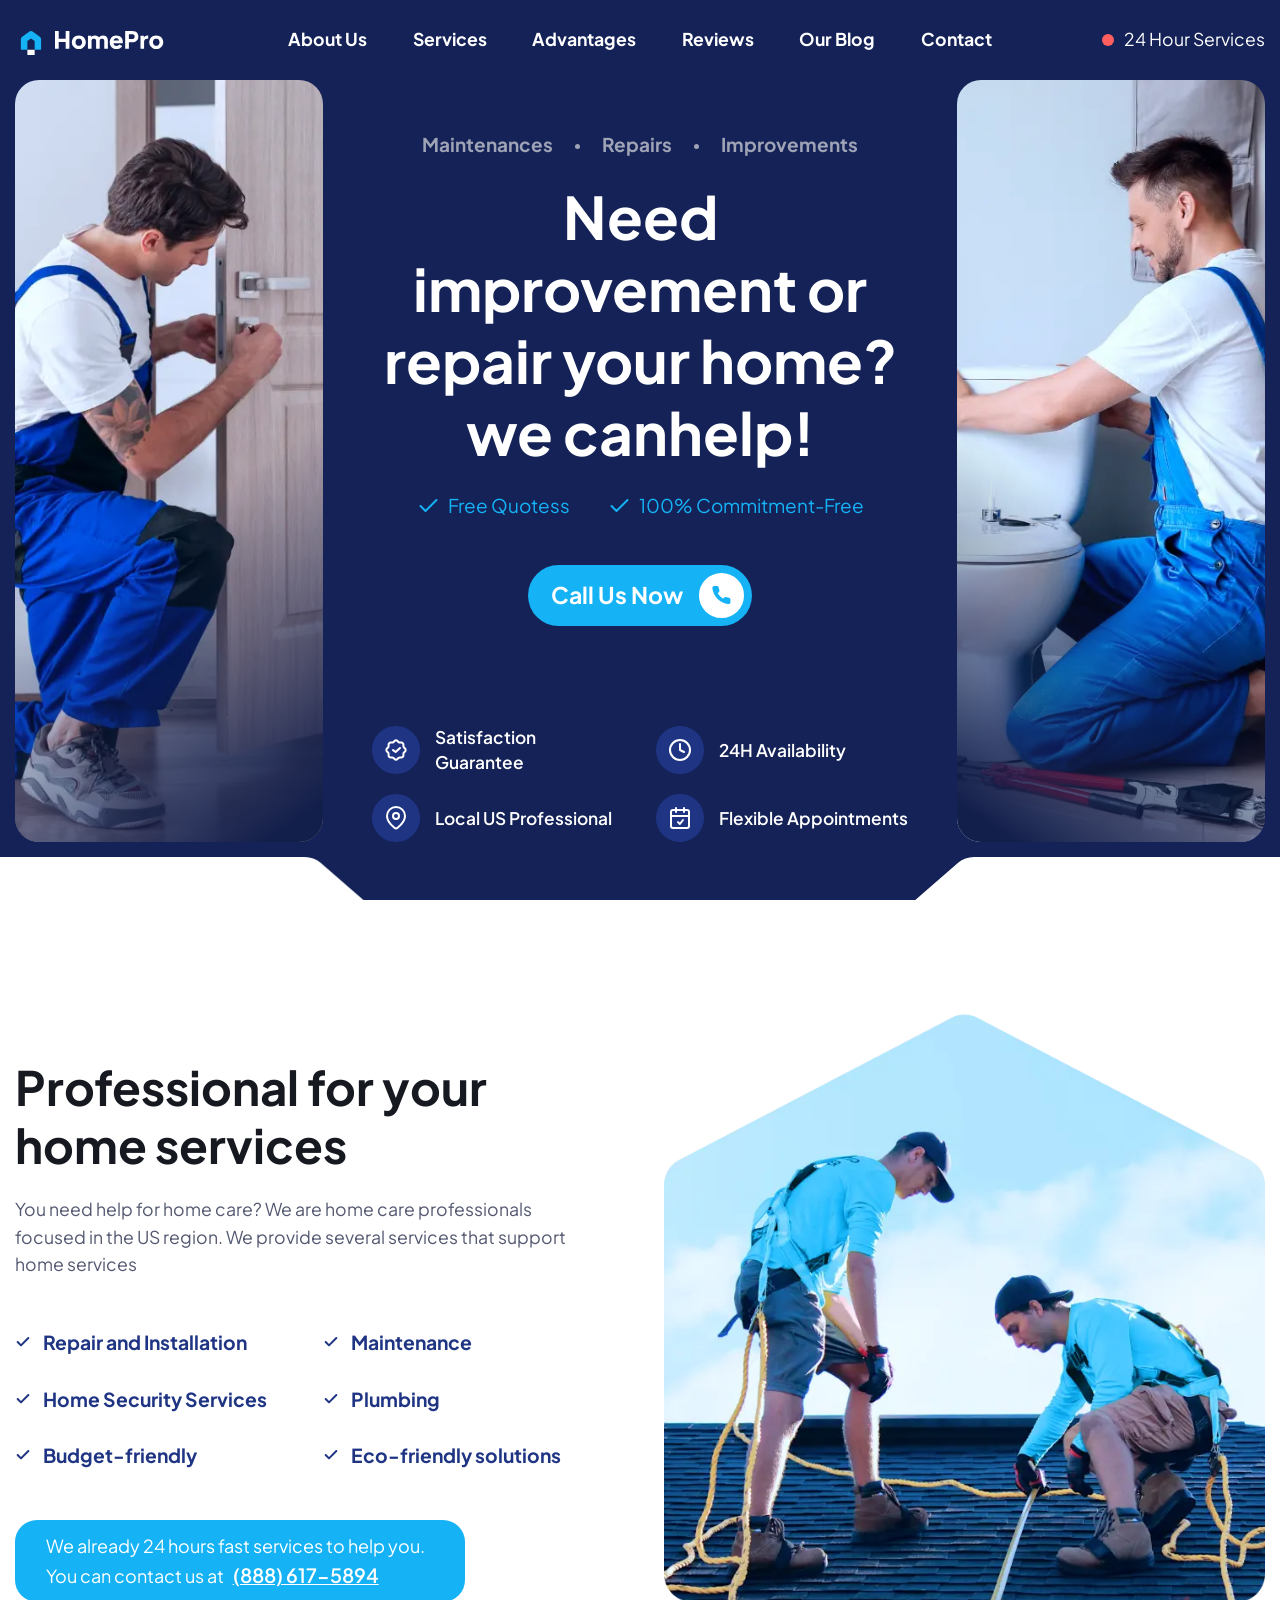
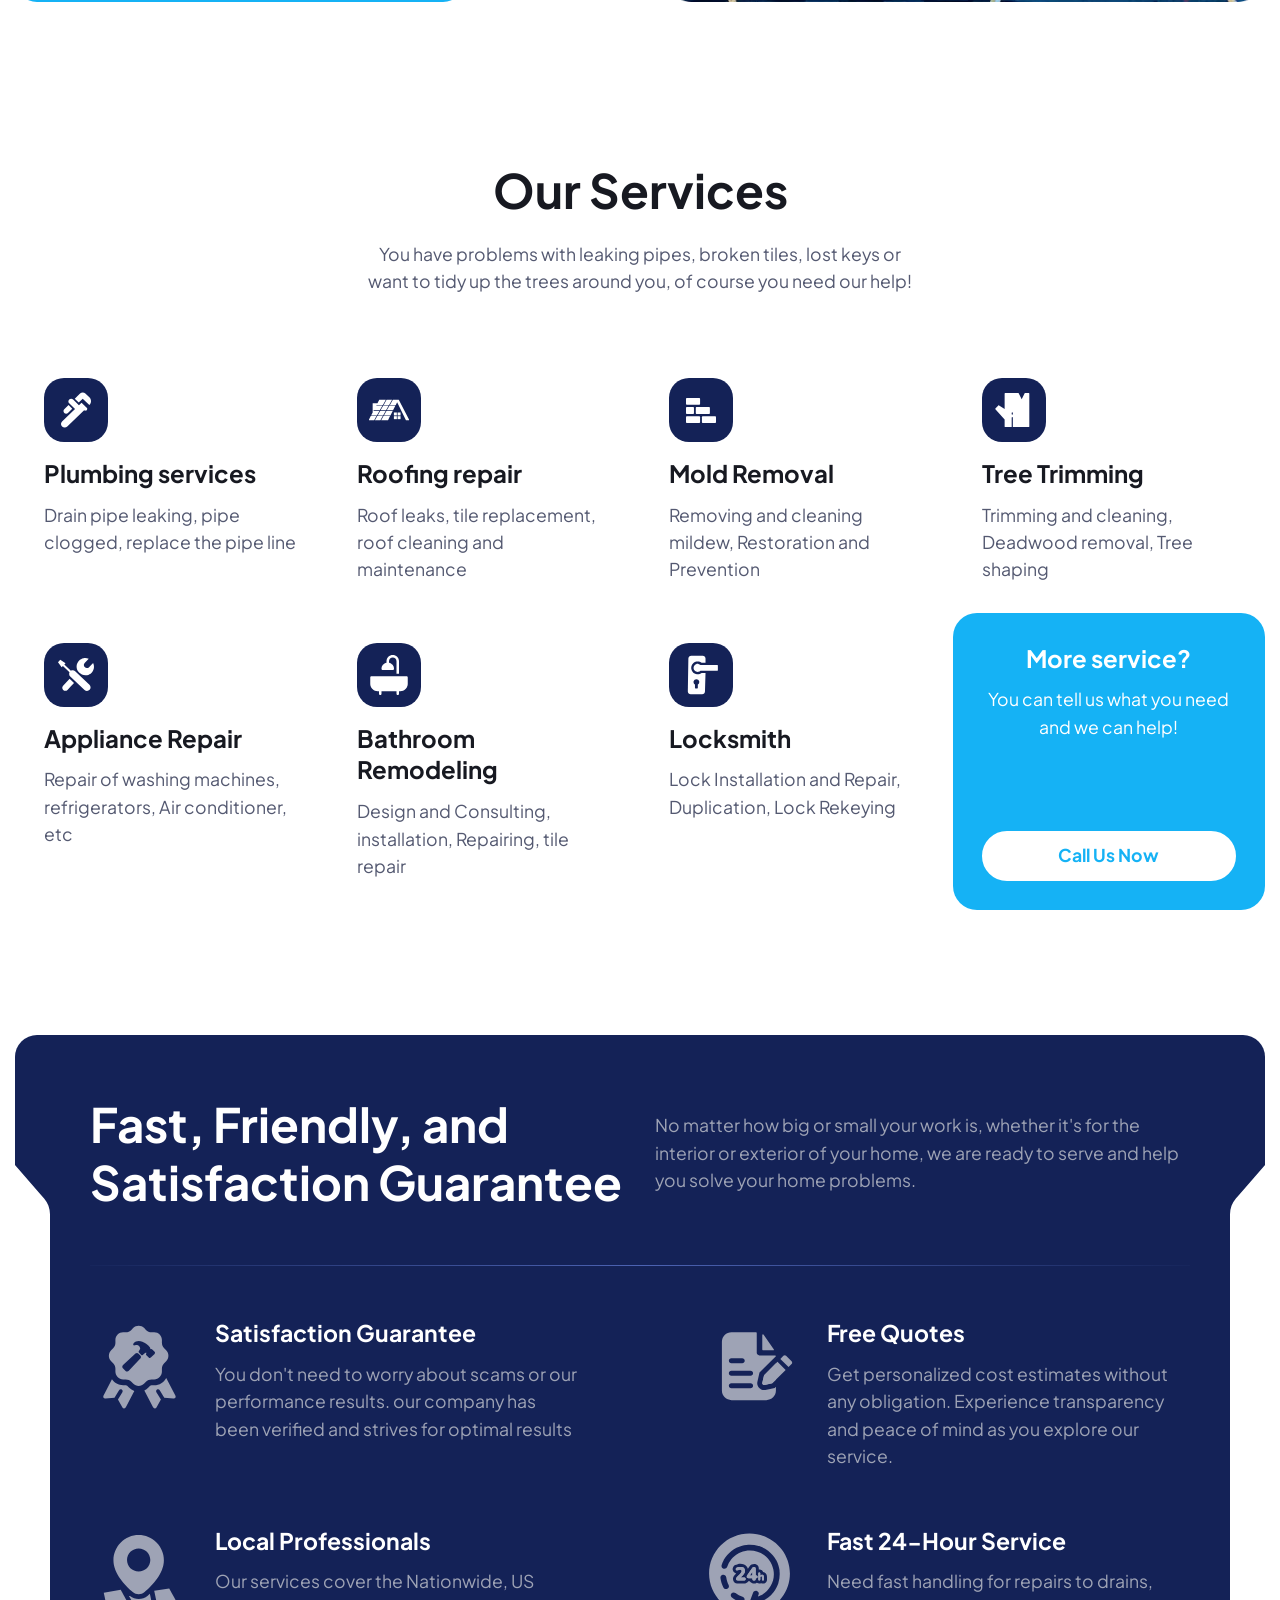
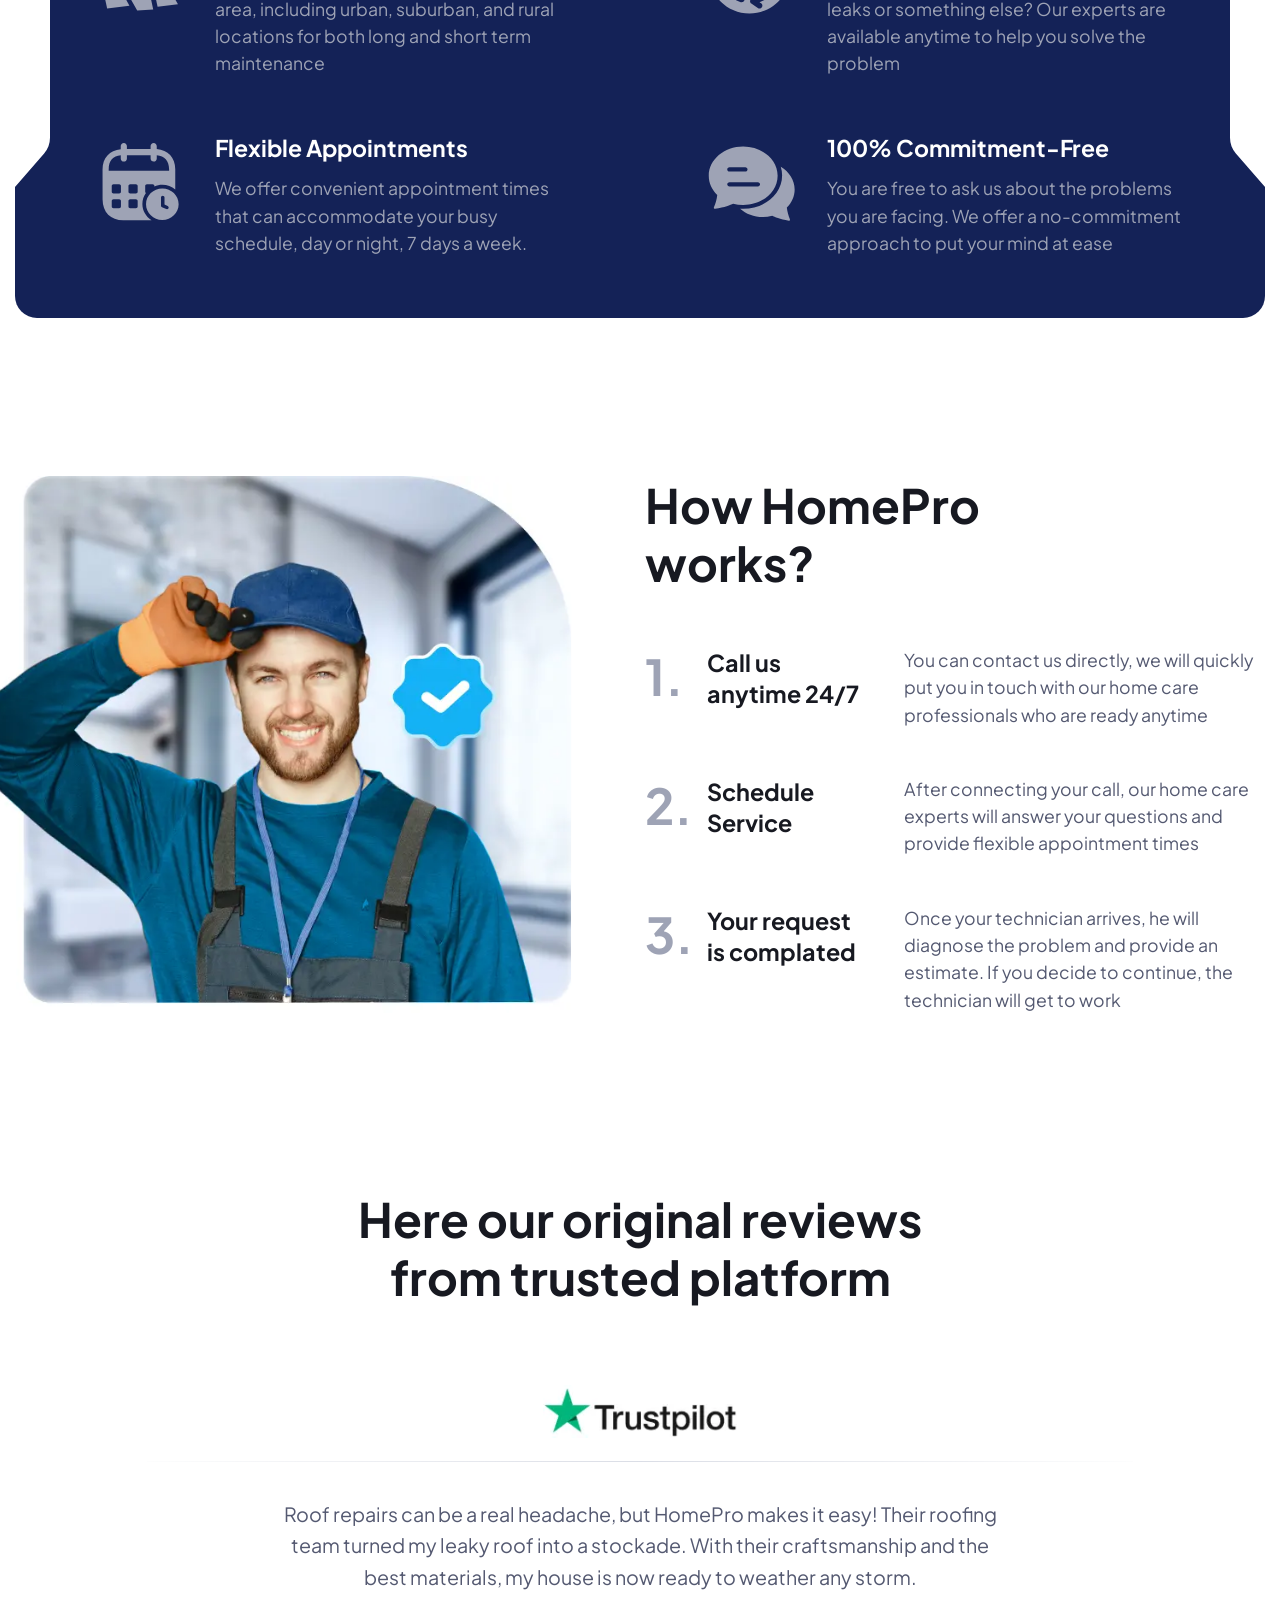
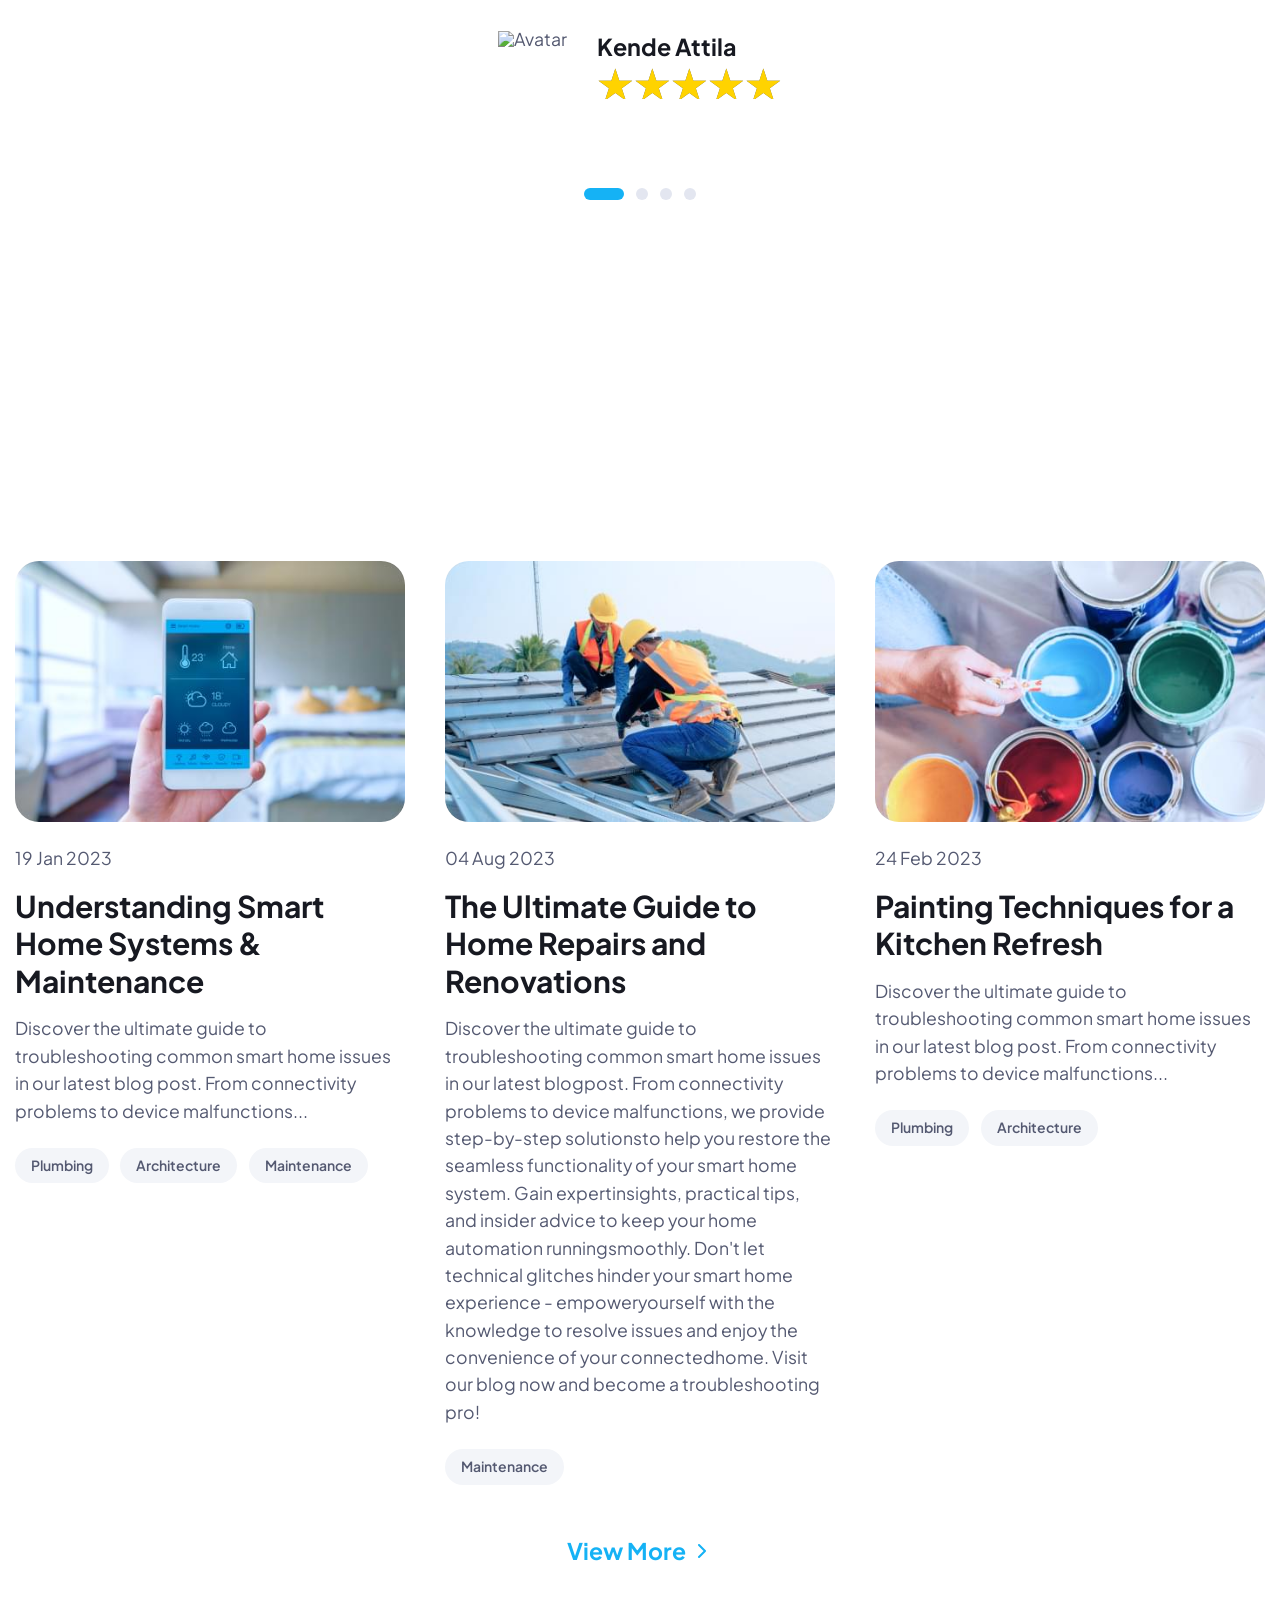
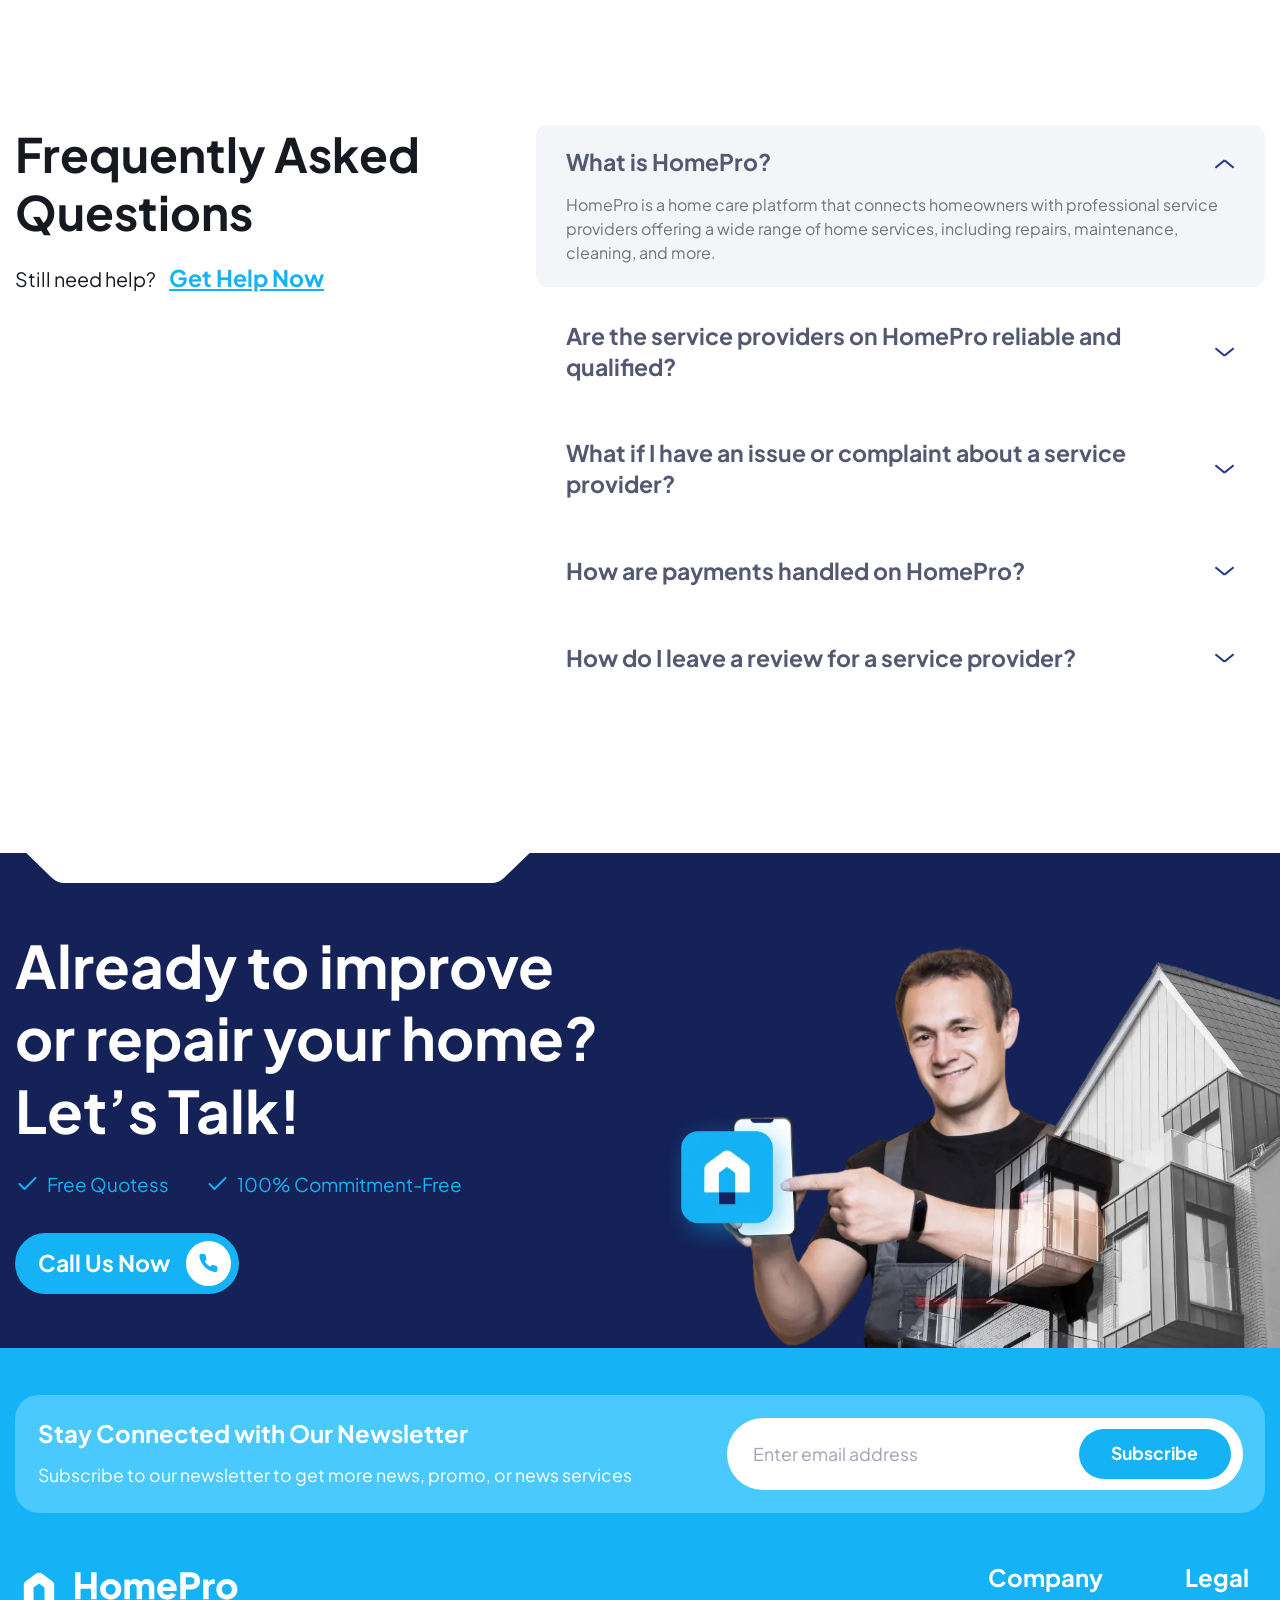
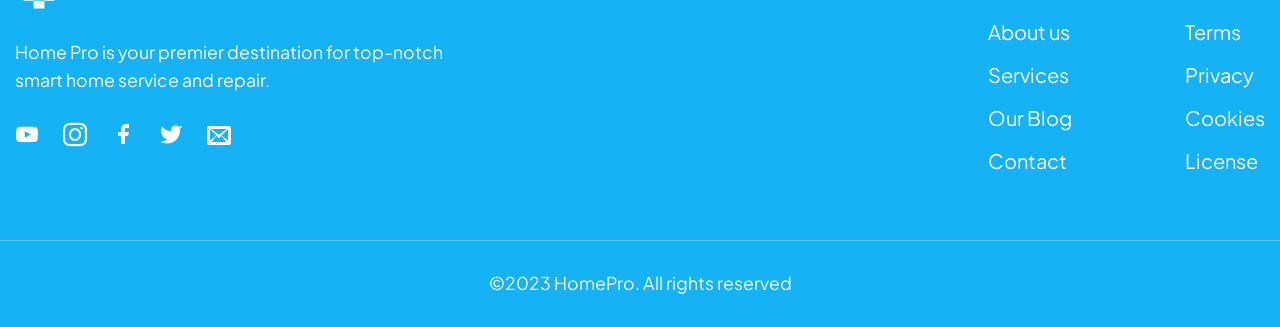
==== commit ac0769fe: "Add files via upload" ====
--- a/home.html
+++ b/home.html
@@ -1,666 +1,674 @@
-<!DOCTYPE html>
-<html lang="en">
-
-<head>
-	<title>Home Services</title>
-	<meta charset="UTF-8">
-	<meta name="format-detection" content="telephone=no">
-	<style>
-		body {
-			opacity: 0;
-		}
-	</style>
-	<link rel="stylesheet" href="css/style.min.css?_v=20250224141957">
-	<link rel="shortcut icon" href="favicon.ico">
-	<!-- <meta name="robots" content="noindex, nofollow"> -->
-	<meta name="viewport" content="width=device-width, initial-scale=1.0">
-</head>
-
-<body>
-	<div class="wrapper">
-		<header class="header">
-			<div class="header__container">
-				<a href="#" data-goto=".hero" class="header__logo">
-					<img src="img/logo.svg" alt="Logo">
-				</a>
-				<div class="header__menu menu">
-					<button type="button" class="menu__icon icon-menu"><span></span></button>
-					<nav class="menu__body">
-						<ul class="menu__list">
-							<li class="menu__item"><a href="#" data-goto=".about" data-goto-header class="menu__link">About Us</a>
-							</li>
-							<li class="menu__item"><a href="#" data-goto=".services" data-goto-header class="menu__link">Services</a>
-							</li>
-							<li class="menu__item"><a href="#" data-goto=".blog" data-goto-header class="menu__link">Our Blog</a>
-							</li>
-							<li class="menu__item"><a href="#" data-goto=".footer" data-goto-header class="menu__link">Contact </a>
-							</li>
-						</ul>
-						<!-- here -->
-					</nav>
-				</div>
-				<div data-da=".menu__body, 767.98" class="header__schedule">24 Hour Services</div>
-			</div>
-		</header>
-		<main class="page">
-			<section class="hero" data-watch>
-				<div class="hero__image-ibg hero__image-ibg--left">
-					<picture><source srcset="img/hero/image-left.webp" type="image/webp"><img src="img/hero/image-left.jpg" alt="Image"></picture>
-				</div>
-				<div class="hero__body">
-					<div class="hero__content">
-						<div class="hero__main">
-							<ul class="hero__items items-hero">
-								<li class="items-hero__item">Maintenances </li>
-								<li class="items-hero__item">Repairs </li>
-								<li class="items-hero__item">Improvements</li>
-							</ul>
-							<div class="hero__block-header block-header block-header--center">
-								<h1 class="block-header__title block-header__title--big block-header__title--white">
-									Need improvement or repair your home? we canhelp!</h1>
-							</div>
-							<ul class="hero__subtitle subtitle-items">
-								<li class="subtitle-items__item">Free Quotess</li>
-								<li class="subtitle-items__item">100% Commitment-Free </li>
-							</ul>
-						</div>
-						<a href="tel:8886175894" class="hero__button button button--icon"><span>Call Us
-								Now</span><i class="_icon-phone"></i></a>
-					</div>
-					<div class="hero__advantages advantages-hero">
-						<div class="advantages-hero__item">
-							<div class="advantages-hero__icon">
-								<img src="img/hero/icons/01.svg" alt="Icon">
-							</div>
-							<div class="advantages-hero__text">
-								<p>Satisfaction Guarantee</p>
-							</div>
-						</div>
-						<div class="advantages-hero__item">
-							<div class="advantages-hero__icon">
-								<img src="img/hero/icons/02.svg" alt="Icon">
-							</div>
-							<div class="advantages-hero__text">
-								<p>24H Availability</p>
-							</div>
-						</div>
-						<div class="advantages-hero__item">
-							<div class="advantages-hero__icon">
-								<img src="img/hero/icons/03.svg" alt="Icon">
-							</div>
-							<div class="advantages-hero__text">
-								<p>Local US Professional</p>
-							</div>
-						</div>
-						<div class="advantages-hero__item">
-							<div class="advantages-hero__icon">
-								<img src="img/hero/icons/04.svg" alt="Icon">
-							</div>
-							<div class="advantages-hero__text">
-								<p>Flexible Appointments</p>
-							</div>
-						</div>
-					</div>
-				</div>
-				<div class="hero__image-ibg hero__image-ibg--right">
-					<picture><source srcset="img/hero/image-right.webp" type="image/webp"><img src="img/hero/image-right.jpg" alt="Image"></picture>
-				</div>
-				<div class="hero__decor docor-hero">
-					<div class="docor-hero__item"></div>
-					<div class="docor-hero__item"></div>
-				</div>
-			</section>
-			<section class="about" data-watch="navigator" data-watch-threshold="0.3">
-				<div class="about__container">
-					<div class="about__body">
-						<div class="about__block-header block-header">
-							<h2 class="block-header__title">
-								Professional for your home services
-							</h2>
-							<div class="block-header__text">
-								<p>You need help for home care? We are home care professionals focused in the US region. We
-									provide several services that support home services</p>
-							</div>
-						</div>
-						<ul class="about__list">
-							<li class="about__item">Repair and Installation</li>
-							<li class="about__item">Maintenance</li>
-							<li class="about__item">Home Security Services</li>
-							<li class="about__item">Plumbing</li>
-							<li class="about__item">Budget-friendly</li>
-							<li class="about__item">Eco-friendly solutions</li>
-						</ul>
-						<div class="about__info">
-							<p>We already 24 hours fast services to help you. You can contact us at &nbsp;
-								<a href="tel:8886175894">(888) 617-5894</a> <!-- &nbsp; no break space -->
-							</p>
-						</div>
-					</div>
-					<div class="about__image">
-						<picture><source srcset="img/about/image.webp" type="image/webp"><img src="img/about/image.png" alt=""></picture>
-					</div>
-				</div>
-			</section>
-			<section class="services" data-watch="navigator" data-watch-threshold="0.3">
-				<div class="services__container">
-					<div class="services__block-header block-header block-header--center">
-						<h2 class="block-header__title">
-							Our Services
-						</h2>
-						<div class="block-header__text">
-							<p>You have problems with leaking pipes, broken tiles, lost keys or want to tidy up the trees
-								around you, of course you need our help!</p>
-						</div>
-					</div>
-					<div class="services__items">
-						<article class="services__item item-service">
-							<div class="item-service__icon">
-								<img src="img/services/01.svg" alt="Service">
-							</div>
-							<div class="item-service__info">
-								<h4 class="item-service__title">Plumbing services</h4>
-								<div class="item-service__text">
-									<p>Drain pipe leaking, pipe clogged, replace the pipe line</p>
-								</div>
-							</div>
-						</article>
-						<article class="services__item item-service">
-							<div class="item-service__icon">
-								<img src="img/services/02.svg" alt="Service">
-							</div>
-							<div class="item-service__info">
-								<h4 class="item-service__title">Roofing repair</h4>
-								<div class="item-service__text">
-									<p>Roof leaks, tile replacement, roof cleaning and maintenance</p>
-								</div>
-							</div>
-						</article>
-						<article class="services__item item-service">
-							<div class="item-service__icon">
-								<img src="img/services/03.svg" alt="Service">
-							</div>
-							<div class="item-service__info">
-								<h4 class="item-service__title">Mold Removal</h4>
-								<div class="item-service__text">
-									<p>Removing and cleaning mildew, Restoration and Prevention</p>
-								</div>
-							</div>
-						</article>
-						<article class="services__item item-service">
-							<div class="item-service__icon">
-								<img src="img/services/04.svg" alt="Service">
-							</div>
-							<div class="item-service__info">
-								<h4 class="item-service__title">Tree Trimming</h4>
-								<div class="item-service__text">
-									<p>Trimming and cleaning, Deadwood removal, Tree shaping</p>
-								</div>
-							</div>
-						</article>
-						<article class="services__item item-service">
-							<div class="item-service__icon">
-								<img src="img/services/05.svg" alt="Service">
-							</div>
-							<div class="item-service__info">
-								<h4 class="item-service__title">Appliance Repair</h4>
-								<div class="item-service__text">
-									<p>Repair of washing machines, refrigerators, Air conditioner, etc</p>
-								</div>
-							</div>
-						</article>
-						<article class="services__item item-service">
-							<div class="item-service__icon">
-								<img src="img/services/06.svg" alt="Service">
-							</div>
-							<div class="item-service__info">
-								<h4 class="item-service__title">Bathroom Remodeling</h4>
-								<div class="item-service__text">
-									<p>Design and Consulting, installation, Repairing, tile repair</p>
-								</div>
-							</div>
-						</article>
-						<article class="services__item item-service">
-							<div class="item-service__icon">
-								<img src="img/services/07.svg" alt="Service">
-							</div>
-							<div class="item-service__info">
-								<h4 class="item-service__title">Locksmith</h4>
-								<div class="item-service__text">
-									<p>Lock Installation and Repair, Duplication, Lock Rekeying</p>
-								</div>
-							</div>
-						</article>
-						<article class="services__item item-service item-service--blue">
-							<div class="item-service__info">
-								<h4 class="item-service__title">More service?</h4>
-								<div class="item-service__text">
-									<p>You can tell us what you need and we can help!</p>
-								</div>
-							</div>
-							<a href="tel:8886175894" class="item-service__button button button--min button--white button--fw">Call
-								Us Now</a>
-						</article>
-					</div>
-				</div>
-			</section>
-			<section class="advantages" data-watch data-watch-threshold="0.3">
-				<div class="advantages__wrapper-bg">
-					<div class="advantages__container">
-						<div class="advantages__block-header block-header block-header--inline">
-							<h2 class="block-header__title block-header__title--white">
-								Fast, Friendly, and Satisfaction Guarantee
-							</h2>
-							<div class="block-header__text">
-								<p>No matter how big or small your work is, whether it's for the interior or exterior of your
-									home,
-									we are ready to serve and help you solve your home problems.</p>
-							</div>
-						</div>
-						<div class="advantages__items">
-							<div class="advantages__item item-advantages">
-								<div class="item-advantages__icon">
-									<img src="img/advantages/01.svg" alt="Advantage">
-								</div>
-								<div class="item-advantages__body">
-									<h4 class="item-advantages__title">Satisfaction Guarantee</h4>
-									<div class="item-advantages__text">
-										<p>You don't need to worry about scams or our performance results. our company has been
-											verified and strives for optimal results</p>
-									</div>
-								</div>
-							</div>
-							<div class="advantages__item item-advantages">
-								<div class="item-advantages__icon">
-									<img src="img/advantages/02.svg" alt="Advantage">
-								</div>
-								<div class="item-advantages__body">
-									<h4 class="item-advantages__title">Free Quotes</h4>
-									<div class="item-advantages__text">
-										<p>Get personalized cost estimates without any obligation. Experience transparency and
-											peace of mind as you explore our service.</p>
-									</div>
-								</div>
-							</div>
-							<div class="advantages__item item-advantages">
-								<div class="item-advantages__icon">
-									<img src="img/advantages/03.svg" alt="Advantage">
-								</div>
-								<div class="item-advantages__body">
-									<h4 class="item-advantages__title">Local Professionals</h4>
-									<div class="item-advantages__text">
-										<p>Our services cover the Nationwide, US area, including urban, suburban, and rural
-											locations for both long and short term maintenance</p>
-									</div>
-								</div>
-							</div>
-							<div class="advantages__item item-advantages">
-								<div class="item-advantages__icon">
-									<img src="img/advantages/04.svg" alt="Advantage">
-								</div>
-								<div class="item-advantages__body">
-									<h4 class="item-advantages__title">Fast 24-Hour Service</h4>
-									<div class="item-advantages__text">
-										<p>Need fast handling for repairs to drains, leaks or something else? Our experts are
-											available anytime to help you solve the problem</p>
-									</div>
-								</div>
-							</div>
-							<div class="advantages__item item-advantages">
-								<div class="item-advantages__icon">
-									<img src="img/advantages/05.svg" alt="Advantage">
-								</div>
-								<div class="item-advantages__body">
-									<h4 class="item-advantages__title">Flexible Appointments</h4>
-									<div class="item-advantages__text">
-										<p>We offer convenient appointment times that can accommodate your busy schedule, day or
-											night, 7 days a week.</p>
-									</div>
-								</div>
-							</div>
-							<div class="advantages__item item-advantages">
-								<div class="item-advantages__icon">
-									<img src="img/advantages/06.svg" alt="Advantage">
-								</div>
-								<div class="item-advantages__body">
-									<h4 class="item-advantages__title">100% Commitment-Free</h4>
-									<div class="item-advantages__text">
-										<p>You are free to ask us about the problems you are facing. We offer a no-commitment
-											approach to put your mind at ease</p>
-									</div>
-								</div>
-							</div>
-						</div>
-					</div>
-				</div>
-			</section>
-			<section class="how" data-watch data-watch-threshold="0.3">
-				<div class="how__container">
-					<div class="how__image">
-						<picture><source srcset="img/how/image.webp" type="image/webp"><img src="img/how/image.jpg" alt="Image"></picture>
-					</div>
-					<div class="how__body">
-						<div class="how__block-header block-header">
-							<h2 class="block-header__title">How HomePro works?</h2>
-						</div>
-						<ul class="how__list">
-							<li class="how__item item-how">
-								<h4 class="item-how__title">Call us anytime 24/7</h4>
-								<p class="item-how__text">You can contact us directly, we will quickly put you in touch with our
-									home care professionals who are ready anytime
-								</p>
-							</li>
-							<li class="how__item item-how">
-								<h4 class="item-how__title">Schedule Service</h4>
-								<p class="item-how__text">After connecting your call, our home care experts will answer your
-									questions and provide flexible appointment times
-								</p>
-							</li>
-							<li class="how__item item-how">
-								<h4 class="item-how__title">Your request is complated</h4>
-								<p class="item-how__text">Once your technician arrives, he will diagnose the problem and provide
-									an estimate. If you decide to continue, the technician will get to work
-								</p>
-							</li>
-						</ul>
-					</div>
-				</div>
-			</section>
-			<section class="reviews" data-watch data-watch-threshold="0.3">
-				<div class="reviews__container">
-					<div class="reviews__block-header block-header block-header--center">
-						<h2 class="block-header__title">Here our original reviews from trusted platform</h2>
-					</div>
-					<div class="reviews__body">
-						<div class="reviews__slider swiper">
-							<div class="reviews__wrapper swiper-wrapper">
-								<div class="reviews__slide slide-reviews swiper-slide">
-									<div class="slide-reviews__logo">
-										<picture><source srcset="img/reviews/logo.webp" type="image/webp"><img src="img/reviews/logo.jpg" alt="Logo"></picture>
-									</div>
-									<div class="slide-reviews__text">
-										<p>Roof repairs can be a real headache, but HomePro makes it easy! Their roofing team
-											turned
-											my leaky roof into a stockade. With their craftsmanship and the best materials, my
-											house
-											is now ready to weather any storm.</p>
-									</div>
-									<div class="slide-reviews__user">
-										<div class="slide-reviews__avatar">
-											<img src="img/reviews/avatar.svg" alt="Avatar">
-										</div>
-										<div class="slide-reviews__body">
-											<div class="slide-reviews__name">Kende Attila</div>
-											<div class="slide-reviews__rating rating rating_set">
-												<div class="rating__body">
-													<div class="rating__active"></div>
-													<div class="rating__items">
-														<input type="radio" class="rating__item" value="1" name="rating">
-														<input type="radio" class="rating__item" value="2" name="rating">
-														<input type="radio" class="rating__item" value="3" name="rating">
-														<input type="radio" class="rating__item" value="4" name="rating">
-														<input type="radio" class="rating__item" value="5" name="rating">
-													</div>
-												</div>
-												<div class="rating__value">3.6</div>
-											</div>
-										</div>
-									</div>
-								</div>
-								<div class="reviews__slide slide-reviews swiper-slide">
-									<div class="slide-reviews__logo">
-										<picture><source srcset="img/reviews/logo.webp" type="image/webp"><img src="img/reviews/logo.jpg" alt="Logo"></picture>
-									</div>
-									<div class="slide-reviews__text">
-										<p>Roof repairs can be a real headache, but HomePro makes it easy! Their roofing team
-											turned
-											my leaky roof into a stockade. With their craftsmanship and the best materials, my
-											house
-											is now ready to weather any storm.</p>
-										<p>Roof repairs can be a real headache, but HomePro makes it easy! Their roofing team
-											turned
-											my leaky roof into a stockade. With their craftsmanship and the best materials, my
-											house
-											is now ready to weather any storm.</p>
-									</div>
-									<div class="slide-reviews__user">
-										<div class="slide-reviews__avatar">
-											<img src="img/reviews/avatar.svg" alt="Avatar">
-										</div>
-										<div class="slide-reviews__body">
-											<div class="slide-reviews__name">Kende Attila</div>
-											<div class="slide-reviews__rating rating rating_set">
-												<div class="rating__body">
-													<div class="rating__active"></div>
-													<div class="rating__items">
-														<input type="radio" class="rating__item" value="1" name="rating">
-														<input type="radio" class="rating__item" value="2" name="rating">
-														<input type="radio" class="rating__item" value="3" name="rating">
-														<input type="radio" class="rating__item" value="4" name="rating">
-														<input type="radio" class="rating__item" value="5" name="rating">
-													</div>
-												</div>
-												<div class="rating__value">3.6</div>
-											</div>
-										</div>
-									</div>
-								</div>
-								<div class="reviews__slide slide-reviews swiper-slide">
-									<div class="slide-reviews__logo">
-										<picture><source srcset="img/reviews/logo.webp" type="image/webp"><img src="img/reviews/logo.jpg" alt="Logo"></picture>
-									</div>
-									<div class="slide-reviews__text">
-										<p>Roof repairs can be a real headache, but HomePro makes it easy! Their roofing team
-											turned
-											my leaky roof into a stockade. With their craftsmanship and the best materials, my
-											house
-											is now ready to weather any storm.</p>
-									</div>
-									<div class="slide-reviews__user">
-										<div class="slide-reviews__avatar">
-											<img src="img/reviews/avatar.svg" alt="Avatar">
-										</div>
-										<div class="slide-reviews__body">
-											<div class="slide-reviews__name">Kende Attila</div>
-											<div class="slide-reviews__rating rating rating_set">
-												<div class="rating__body">
-													<div class="rating__active"></div>
-													<div class="rating__items">
-														<input type="radio" class="rating__item" value="1" name="rating">
-														<input type="radio" class="rating__item" value="2" name="rating">
-														<input type="radio" class="rating__item" value="3" name="rating">
-														<input type="radio" class="rating__item" value="4" name="rating">
-														<input type="radio" class="rating__item" value="5" name="rating">
-													</div>
-												</div>
-												<div class="rating__value">3.6</div>
-											</div>
-										</div>
-									</div>
-								</div>
-							</div>
-						</div>
-						<button class="reviews__arrow reviews__arrow--left _icon-arrow-slider" type="button"></button>
-						<button class="reviews__arrow reviews__arrow--right _icon-arrow-slider" type="button"></button>
-						<div class="reviews__bullets"></div>
-					</div>
-				</div>
-			</section>
-			<section class="blog" data-watch="navigator" data-watch-threshold="0.3">
-				<div class="blog__container">
-					<div class="blog__block-header block-header block-header--center">
-						<h2 class="block-header__title">
-							Explore Insights in Our Blog
-						</h2>
-						<div class="block-header__text">
-							<p>Find lots of insights and information on our blog. Explore, learn, and get inspired today.</p>
-						</div>
-					</div>
-					<div class="blog__items"></div>
-					<button hidden class="blog__view-more" type="button">View More</button>
-				</div>
-			</section>
-			<section class="questions" data-watch data-watch-threshold="0.3">
-				<div class="questions__container">
-					<div class="questions__block-header block-header">
-						<h2 class="block-header__title">Frequently Asked Questions</h2>
-						<div class="block-header__text">
-							<p>Still need help? <a href="#">Get Help Now</a></p>
-						</div>
-					</div>
-					<div data-spollers data-one-spoller class="questions__spollers spollers-questions">
-						<details data-open class="spollers-questions__item">
-							<summary class="spollers-questions__title">
-								<span>What is HomePro?</span>
-							</summary>
-							<div class="spollers-questions__body">
-								<p>HomePro is a home care platform that connects homeowners with
-									professional service providers offering a wide range of home services, including repairs,
-									maintenance, cleaning, and more.</p>
-							</div>
-						</details>
-						<details class="spollers-questions__item">
-							<summary class="spollers-questions__title"><span>Are the service providers on HomePro reliable and
-									qualified?</span></summary>
-							<div class="spollers-questions__body">
-								<p>Lorem ipsum dolor sit, amet consectetur adipisicing elit.
-									Quam mollitia commodi, ipsam culpa soluta at dolor magnam voluptatum eos temporibus fugiat
-									placeat, maxime doloremque! Rerum, excepturi incidunt? Consectetur, illo dolorum.</p>
-							</div>
-						</details>
-						<details class="spollers-questions__item">
-							<summary class="spollers-questions__title"><span>What if I have an issue or complaint about a
-									service provider?</span></summary>
-							<div class="spollers-questions__body">
-								<p>Lorem ipsum dolor sit, amet consectetur adipisicing elit.
-									Quam mollitia commodi, ipsam culpa soluta at dolor magnam voluptatum eos temporibus fugiat
-									placeat, maxime doloremque! Rerum, excepturi incidunt? Consectetur, illo dolorum. Lorem ipsum
-									dolor sit, amet consectetur adipisicing elit.
-									Quam mollitia commodi, ipsam culpa soluta at dolor magnam voluptatum eos temporibus fugiat
-									placeat, maxime doloremque! Rerum, excepturi incidunt? Consectetur, illo dolorum.</p>
-							</div>
-						</details>
-						<details class="spollers-questions__item">
-							<summary class="spollers-questions__title"><span>How are payments handled on HomePro?</span>
-							</summary>
-							<div class="spollers-questions__body">
-								<p>Lorem ipsum dolor sit, amet consectetur adipisicing elit.
-									Quam mollitia commodi, ipsam culpa soluta at dolor magnam voluptatum eos temporibus fugiat
-									placeat, maxime doloremque! Rerum, excepturi incidunt? Consectetur, illo dolorum.</p>
-							</div>
-						</details>
-						<details class="spollers-questions__item">
-							<summary class="spollers-questions__title"><span>How do I leave a review for a service
-									provider?</span>
-							</summary>
-							<div class="spollers-questions__body">
-								<p>Lorem ipsum dolor sit, amet consectetur adipisicing elit.
-									Quam mollitia commodi, ipsam culpa soluta at dolor magnam voluptatum eos temporibus fugiat
-									placeat, maxime doloremque! Rerum, excepturi incidunt? Consectetur, illo dolorum. Lorem ipsum
-									dolor sit, amet consectetur adipisicing elit.
-									Quam mollitia commodi, ipsam culpa soluta at dolor magnam voluptatum eos temporibus fugiat
-									placeat, maxime doloremque! Rerum, excepturi incidunt? Consectetur, illo dolorum. Lorem ipsum
-									dolor sit, amet consectetur adipisicing elit.
-									Quam mollitia commodi, ipsam culpa soluta at dolor magnam voluptatum eos temporibus fugiat
-									placeat, maxime doloremque! Rerum, excepturi incidunt? Consectetur, illo dolorum.</p>
-							</div>
-						</details>
-					</div>
-				</div>
-			</section>
-			<section class="talk" data-watch data-watch-threshold="0.3">
-				<div class="talk__container">
-					<div class="talk__content">
-						<div class="talk__block-header block-header">
-							<h2 class="block-header__title block-header__title--big block-header__title--white">
-								Already to improve or repair your home? Let’s Talk!</h2>
-						</div>
-						<ul class="talk__subtitle subtitle-items">
-							<li class="subtitle-items__item">Free Quotess</li>
-							<li class="subtitle-items__item">100% Commitment-Free </li>
-						</ul>
-						<a href="tel:8886175894" class="talk__button button button--icon"><span>Call Us
-								Now</span><i class="_icon-phone"></i></a>
-					</div>
-					<div class="talk__image">
-						<picture><source srcset="img/talk/image.webp" type="image/webp"><img src="img/talk/image.png" alt="Image"></picture>
-					</div>
-				</div>
-			</section>
-		</main>
-		<footer class="footer" data-watch="navigator" data-watch-threshold="0.3">
-			<div class="footer__container">
-				<div class="footer__newsletter newsletter">
-					<div class="newsletter__body">
-						<h4 class="newsletter__title">Stay Connected with Our Newsletter</h4>
-						<div class="newsletter__text">
-							<p>Subscribe to our newsletter to get more news, promo, or news services</p>
-						</div>
-					</div>
-					<form action="#" class="newsletter__form">
-						<input data-required="email" autocomplete="off" type="text" name="form[]" placeholder="Enter email address" class="newsletter__input input">
-						<button type="submit" class="newsletter__button button button--min">Subscribe</button>
-					</form>
-				</div>
-				<div class="footer__main main-footer">
-					<div class="main-footer__body">
-						<a href="#" data-goto=".hero" class="main-footer__logo">
-							<img src="img/logo-white.svg" alt="Logo">
-						</a>
-						<div class="main-footer__text">
-							<p>Home Pro is your premier destination for top-notch smart home service and repair. </p>
-						</div>
-						<div class="main-footer__social">
-							<a href="#" class="main-footer__item _icon-youtube"></a>
-							<a href="#" class="main-footer__item _icon-instagram"></a>
-							<a href="#" class="main-footer__item _icon-facebook"></a>
-							<a href="#" class="main-footer__item _icon-twitter"></a>
-							<a href="#" class="main-footer__item _icon-mail"></a>
-						</div>
-					</div>
-					<div class="main-footer__menu menu-footer">
-						<div data-spollers="479.98" class="menu-footer__spollers">
-							<details class="menu-footer__block">
-								<summary class="menu-footer__title">Company</summary>
-								<ul class="menu-footer__list">
-									<li class="menu-footer__item">
-										<a href="#" class="menu-footer__link">About us</a>
-									</li>
-									<li class="menu-footer__item">
-										<a href="#" class="menu-footer__link">Services</a>
-									</li>
-									<li class="menu-footer__item">
-										<a href="#" class="menu-footer__link">Our Blog</a>
-									</li>
-									<li class="menu-footer__item">
-										<a href="#" class="menu-footer__link">Contact</a>
-									</li>
-								</ul>
-							</details>
-							<details class="menu-footer__block">
-								<summary class="menu-footer__title">Legal</summary>
-								<ul class="menu-footer__list">
-									<li class="menu-footer__item">
-										<a href="#" class="menu-footer__link">Terms</a>
-									</li>
-									<li class="menu-footer__item">
-										<a href="#" class="menu-footer__link">Privacy</a>
-									</li>
-									<li class="menu-footer__item">
-										<a href="#" class="menu-footer__link">Cookies</a>
-									</li>
-									<li class="menu-footer__item">
-										<a href="#" class="menu-footer__link">License</a>
-									</li>
-								</ul>
-							</details>
-						</div>
-					</div>
-				</div>
-			</div>
-			<div class="footer__copy">©2023 HomePro. All rights reserved</div>
-		</footer>
-	</div>
-	<script src="js/app.min.js?_v=20250224141957"></script>
-</body>
-
+<!DOCTYPE html>
+<html lang="en">
+
+<head>
+	<title>Home Services</title>
+	<meta charset="UTF-8">
+	<meta name="format-detection" content="telephone=no">
+	<style>
+		body {
+			opacity: 0;
+		}
+	</style>
+	<link rel="stylesheet" href="css/style.min.css?_v=20250226194545">
+	<link rel="shortcut icon" href="favicon.ico">
+	<!-- <meta name="robots" content="noindex, nofollow"> -->
+	<meta name="viewport" content="width=device-width, initial-scale=1.0">
+</head>
+
+<body>
+	<div class="wrapper">
+		<header class="header">
+			<div class="header__container">
+				<a href="#" data-goto=".hero" class="header__logo">
+					<img src="img/logo.svg" alt="Logo">
+				</a>
+				<div class="header__menu menu">
+					<button type="button" class="menu__icon icon-menu"><span></span></button>
+					<nav class="menu__body">
+						<ul class="menu__list">
+							<li class="menu__item">
+								<a href="#" data-goto=".about" data-goto-header class="menu__link">About Us</a>
+							</li>
+							<li class="menu__item">
+								<a href="#" data-goto=".services" data-goto-header class="menu__link">Services</a>
+							</li>
+							<li class="menu__item">
+								<a href="#" data-goto=".advantages" data-goto-header class="menu__link">Advantages</a>
+							</li>
+							<li class="menu__item">
+								<a href="#" data-goto=".reviews" data-goto-header class="menu__link">Reviews</a>
+							</li>
+							<li class="menu__item">
+								<a href="#" data-goto=".blog" data-goto-header class="menu__link">Our Blog</a>
+							</li>
+							<li class="menu__item">
+								<a href="#" data-goto=".footer" data-goto-header class="menu__link">Contact </a>
+							</li>
+						</ul>
+						<!-- here -->
+					</nav>
+				</div>
+				<div data-da=".menu__body, 767.98" class="header__schedule">24 Hour Services</div>
+			</div>
+		</header>
+		<main class="page">
+			<section class="hero" data-watch>
+				<div class="hero__image-ibg hero__image-ibg--left">
+					<picture><source srcset="img/hero/image-left.webp" type="image/webp"><img src="img/hero/image-left.jpg" alt="Image"></picture>
+				</div>
+				<div class="hero__body">
+					<div class="hero__content">
+						<div class="hero__main">
+							<ul class="hero__items items-hero">
+								<li class="items-hero__item">Maintenances </li>
+								<li class="items-hero__item">Repairs </li>
+								<li class="items-hero__item">Improvements</li>
+							</ul>
+							<div class="hero__block-header block-header block-header--center">
+								<h1 class="block-header__title block-header__title--big block-header__title--white">
+									Need improvement or repair your home? we canhelp!</h1>
+							</div>
+							<ul class="hero__subtitle subtitle-items">
+								<li class="subtitle-items__item">Free Quotess</li>
+								<li class="subtitle-items__item">100% Commitment-Free </li>
+							</ul>
+						</div>
+						<a href="tel:8886175894" class="hero__button button button--icon"><span>Call Us
+								Now</span><i class="_icon-phone"></i></a>
+					</div>
+					<div class="hero__advantages advantages-hero">
+						<div class="advantages-hero__item">
+							<div class="advantages-hero__icon">
+								<img src="img/hero/icons/01.svg" alt="Icon">
+							</div>
+							<div class="advantages-hero__text">
+								<p>Satisfaction Guarantee</p>
+							</div>
+						</div>
+						<div class="advantages-hero__item">
+							<div class="advantages-hero__icon">
+								<img src="img/hero/icons/02.svg" alt="Icon">
+							</div>
+							<div class="advantages-hero__text">
+								<p>24H Availability</p>
+							</div>
+						</div>
+						<div class="advantages-hero__item">
+							<div class="advantages-hero__icon">
+								<img src="img/hero/icons/03.svg" alt="Icon">
+							</div>
+							<div class="advantages-hero__text">
+								<p>Local US Professional</p>
+							</div>
+						</div>
+						<div class="advantages-hero__item">
+							<div class="advantages-hero__icon">
+								<img src="img/hero/icons/04.svg" alt="Icon">
+							</div>
+							<div class="advantages-hero__text">
+								<p>Flexible Appointments</p>
+							</div>
+						</div>
+					</div>
+				</div>
+				<div class="hero__image-ibg hero__image-ibg--right">
+					<picture><source srcset="img/hero/image-right.webp" type="image/webp"><img src="img/hero/image-right.jpg" alt="Image"></picture>
+				</div>
+				<div class="hero__decor docor-hero">
+					<div class="docor-hero__item"></div>
+					<div class="docor-hero__item"></div>
+				</div>
+			</section>
+			<section class="about" data-watch="navigator" data-watch-threshold="0.3">
+				<div class="about__container">
+					<div class="about__body">
+						<div class="about__block-header block-header">
+							<h2 class="block-header__title">
+								Professional for your home services
+							</h2>
+							<div class="block-header__text">
+								<p>You need help for home care? We are home care professionals focused in the US region. We
+									provide several services that support home services</p>
+							</div>
+						</div>
+						<ul class="about__list">
+							<li class="about__item">Repair and Installation</li>
+							<li class="about__item">Maintenance</li>
+							<li class="about__item">Home Security Services</li>
+							<li class="about__item">Plumbing</li>
+							<li class="about__item">Budget-friendly</li>
+							<li class="about__item">Eco-friendly solutions</li>
+						</ul>
+						<div class="about__info">
+							<p>We already 24 hours fast services to help you. You can contact us at &nbsp;
+								<a href="tel:8886175894">(888) 617-5894</a> <!-- &nbsp; no break space -->
+							</p>
+						</div>
+					</div>
+					<div class="about__image">
+						<picture><source srcset="img/about/image.webp" type="image/webp"><img src="img/about/image.png" alt=""></picture>
+					</div>
+				</div>
+			</section>
+			<section class="services" data-watch="navigator" data-watch-threshold="0.3">
+				<div class="services__container">
+					<div class="services__block-header block-header block-header--center">
+						<h2 class="block-header__title">
+							Our Services
+						</h2>
+						<div class="block-header__text">
+							<p>You have problems with leaking pipes, broken tiles, lost keys or want to tidy up the trees
+								around you, of course you need our help!</p>
+						</div>
+					</div>
+					<div class="services__items">
+						<article class="services__item item-service">
+							<div class="item-service__icon">
+								<img src="img/services/01.svg" alt="Service">
+							</div>
+							<div class="item-service__info">
+								<h4 class="item-service__title">Plumbing services</h4>
+								<div class="item-service__text">
+									<p>Drain pipe leaking, pipe clogged, replace the pipe line</p>
+								</div>
+							</div>
+						</article>
+						<article class="services__item item-service">
+							<div class="item-service__icon">
+								<img src="img/services/02.svg" alt="Service">
+							</div>
+							<div class="item-service__info">
+								<h4 class="item-service__title">Roofing repair</h4>
+								<div class="item-service__text">
+									<p>Roof leaks, tile replacement, roof cleaning and maintenance</p>
+								</div>
+							</div>
+						</article>
+						<article class="services__item item-service">
+							<div class="item-service__icon">
+								<img src="img/services/03.svg" alt="Service">
+							</div>
+							<div class="item-service__info">
+								<h4 class="item-service__title">Mold Removal</h4>
+								<div class="item-service__text">
+									<p>Removing and cleaning mildew, Restoration and Prevention</p>
+								</div>
+							</div>
+						</article>
+						<article class="services__item item-service">
+							<div class="item-service__icon">
+								<img src="img/services/04.svg" alt="Service">
+							</div>
+							<div class="item-service__info">
+								<h4 class="item-service__title">Tree Trimming</h4>
+								<div class="item-service__text">
+									<p>Trimming and cleaning, Deadwood removal, Tree shaping</p>
+								</div>
+							</div>
+						</article>
+						<article class="services__item item-service">
+							<div class="item-service__icon">
+								<img src="img/services/05.svg" alt="Service">
+							</div>
+							<div class="item-service__info">
+								<h4 class="item-service__title">Appliance Repair</h4>
+								<div class="item-service__text">
+									<p>Repair of washing machines, refrigerators, Air conditioner, etc</p>
+								</div>
+							</div>
+						</article>
+						<article class="services__item item-service">
+							<div class="item-service__icon">
+								<img src="img/services/06.svg" alt="Service">
+							</div>
+							<div class="item-service__info">
+								<h4 class="item-service__title">Bathroom Remodeling</h4>
+								<div class="item-service__text">
+									<p>Design and Consulting, installation, Repairing, tile repair</p>
+								</div>
+							</div>
+						</article>
+						<article class="services__item item-service">
+							<div class="item-service__icon">
+								<img src="img/services/07.svg" alt="Service">
+							</div>
+							<div class="item-service__info">
+								<h4 class="item-service__title">Locksmith</h4>
+								<div class="item-service__text">
+									<p>Lock Installation and Repair, Duplication, Lock Rekeying</p>
+								</div>
+							</div>
+						</article>
+						<article class="services__item item-service item-service--blue">
+							<div class="item-service__info">
+								<h4 class="item-service__title">More service?</h4>
+								<div class="item-service__text">
+									<p>You can tell us what you need and we can help!</p>
+								</div>
+							</div>
+							<a href="tel:8886175894" class="item-service__button button button--min button--white button--fw">Call
+								Us Now</a>
+						</article>
+					</div>
+				</div>
+			</section>
+			<section class="advantages" data-watch="navigator" data-watch-threshold="0.3">
+				<div class="advantages__wrapper-bg">
+					<div class="advantages__container">
+						<div class="advantages__block-header block-header block-header--inline">
+							<h2 class="block-header__title block-header__title--white">
+								Fast, Friendly, and Satisfaction Guarantee
+							</h2>
+							<div class="block-header__text">
+								<p>No matter how big or small your work is, whether it's for the interior or exterior of your
+									home,
+									we are ready to serve and help you solve your home problems.</p>
+							</div>
+						</div>
+						<div class="advantages__items">
+							<div class="advantages__item item-advantages">
+								<div class="item-advantages__icon">
+									<img src="img/advantages/01.svg" alt="Advantage">
+								</div>
+								<div class="item-advantages__body">
+									<h4 class="item-advantages__title">Satisfaction Guarantee</h4>
+									<div class="item-advantages__text">
+										<p>You don't need to worry about scams or our performance results. our company has been
+											verified and strives for optimal results</p>
+									</div>
+								</div>
+							</div>
+							<div class="advantages__item item-advantages">
+								<div class="item-advantages__icon">
+									<img src="img/advantages/02.svg" alt="Advantage">
+								</div>
+								<div class="item-advantages__body">
+									<h4 class="item-advantages__title">Free Quotes</h4>
+									<div class="item-advantages__text">
+										<p>Get personalized cost estimates without any obligation. Experience transparency and
+											peace of mind as you explore our service.</p>
+									</div>
+								</div>
+							</div>
+							<div class="advantages__item item-advantages">
+								<div class="item-advantages__icon">
+									<img src="img/advantages/03.svg" alt="Advantage">
+								</div>
+								<div class="item-advantages__body">
+									<h4 class="item-advantages__title">Local Professionals</h4>
+									<div class="item-advantages__text">
+										<p>Our services cover the Nationwide, US area, including urban, suburban, and rural
+											locations for both long and short term maintenance</p>
+									</div>
+								</div>
+							</div>
+							<div class="advantages__item item-advantages">
+								<div class="item-advantages__icon">
+									<img src="img/advantages/04.svg" alt="Advantage">
+								</div>
+								<div class="item-advantages__body">
+									<h4 class="item-advantages__title">Fast 24-Hour Service</h4>
+									<div class="item-advantages__text">
+										<p>Need fast handling for repairs to drains, leaks or something else? Our experts are
+											available anytime to help you solve the problem</p>
+									</div>
+								</div>
+							</div>
+							<div class="advantages__item item-advantages">
+								<div class="item-advantages__icon">
+									<img src="img/advantages/05.svg" alt="Advantage">
+								</div>
+								<div class="item-advantages__body">
+									<h4 class="item-advantages__title">Flexible Appointments</h4>
+									<div class="item-advantages__text">
+										<p>We offer convenient appointment times that can accommodate your busy schedule, day or
+											night, 7 days a week.</p>
+									</div>
+								</div>
+							</div>
+							<div class="advantages__item item-advantages">
+								<div class="item-advantages__icon">
+									<img src="img/advantages/06.svg" alt="Advantage">
+								</div>
+								<div class="item-advantages__body">
+									<h4 class="item-advantages__title">100% Commitment-Free</h4>
+									<div class="item-advantages__text">
+										<p>You are free to ask us about the problems you are facing. We offer a no-commitment
+											approach to put your mind at ease</p>
+									</div>
+								</div>
+							</div>
+						</div>
+					</div>
+				</div>
+			</section>
+			<section class="how" data-watch data-watch-threshold="0.3">
+				<div class="how__container">
+					<div class="how__image">
+						<picture><source srcset="img/how/image.webp" type="image/webp"><img src="img/how/image.jpg" alt="Image"></picture>
+					</div>
+					<div class="how__body">
+						<div class="how__block-header block-header">
+							<h2 class="block-header__title">How HomePro works?</h2>
+						</div>
+						<ul class="how__list">
+							<li class="how__item item-how">
+								<h4 class="item-how__title">Call us anytime 24/7</h4>
+								<p class="item-how__text">You can contact us directly, we will quickly put you in touch with our
+									home care professionals who are ready anytime
+								</p>
+							</li>
+							<li class="how__item item-how">
+								<h4 class="item-how__title">Schedule Service</h4>
+								<p class="item-how__text">After connecting your call, our home care experts will answer your
+									questions and provide flexible appointment times
+								</p>
+							</li>
+							<li class="how__item item-how">
+								<h4 class="item-how__title">Your request is complated</h4>
+								<p class="item-how__text">Once your technician arrives, he will diagnose the problem and provide
+									an estimate. If you decide to continue, the technician will get to work
+								</p>
+							</li>
+						</ul>
+					</div>
+				</div>
+			</section>
+			<section class="reviews" data-watch="navigator" data-watch-threshold="0.3">
+				<div class="reviews__container">
+					<div class="reviews__block-header block-header block-header--center">
+						<h2 class="block-header__title">Here our original reviews from trusted platform</h2>
+					</div>
+					<div class="reviews__body">
+						<div class="reviews__slider swiper">
+							<div class="reviews__wrapper swiper-wrapper">
+								<div class="reviews__slide slide-reviews swiper-slide">
+									<div class="slide-reviews__logo">
+										<picture><source srcset="img/reviews/logo.webp" type="image/webp"><img src="img/reviews/logo.jpg" alt="Logo"></picture>
+									</div>
+									<div class="slide-reviews__text">
+										<p>Roof repairs can be a real headache, but HomePro makes it easy! Their roofing team
+											turned
+											my leaky roof into a stockade. With their craftsmanship and the best materials, my
+											house
+											is now ready to weather any storm.</p>
+									</div>
+									<div class="slide-reviews__user">
+										<div class="slide-reviews__avatar">
+											<img src="img/reviews/avatar-01.svg" alt="Avatar">
+										</div>
+										<div class="slide-reviews__body">
+											<div class="slide-reviews__name">Kende Attila</div>
+											<div class="slide-reviews__rating rating rating_set">
+												<div class="rating__body">
+													<div class="rating__active"></div>
+													<div class="rating__items">
+														<input type="radio" class="rating__item" value="1" name="rating">
+														<input type="radio" class="rating__item" value="2" name="rating">
+														<input type="radio" class="rating__item" value="3" name="rating">
+														<input type="radio" class="rating__item" value="4" name="rating">
+														<input type="radio" class="rating__item" value="5" name="rating">
+													</div>
+												</div>
+												<div class="rating__value">5</div>
+											</div>
+										</div>
+									</div>
+								</div>
+								<div class="reviews__slide slide-reviews swiper-slide">
+									<div class="slide-reviews__logo">
+										<picture><source srcset="img/reviews/logo.webp" type="image/webp"><img src="img/reviews/logo.jpg" alt="Logo"></picture>
+									</div>
+									<div class="slide-reviews__text">
+										<p>HomePro is a lifesaver! I had been searching for a reliable plumber for weeks, and this platform helped me find a professional in minutes. The service was excellent, the technician arrived on time, and the price was fair. Highly recommend!</p>
+									</div>
+									<div class="slide-reviews__user">
+										<div class="slide-reviews__avatar">
+											<picture><source srcset="img/reviews/avatar-02.webp" type="image/webp"><img src="img/reviews/avatar-02.jpg" alt="Avatar"></picture>
+										</div>
+										<div class="slide-reviews__body">
+											<div class="slide-reviews__name">Maria K.</div>
+											<div class="slide-reviews__rating rating rating_set">
+												<div class="rating__body">
+													<div class="rating__active"></div>
+													<div class="rating__items">
+														<input type="radio" class="rating__item" value="1" name="rating">
+														<input type="radio" class="rating__item" value="2" name="rating">
+														<input type="radio" class="rating__item" value="3" name="rating">
+														<input type="radio" class="rating__item" value="4" name="rating">
+														<input type="radio" class="rating__item" value="5" name="rating">
+													</div>
+												</div>
+												<div class="rating__value">4.7</div>
+											</div>
+										</div>
+									</div>
+								</div>
+								<div class="reviews__slide slide-reviews swiper-slide">
+									<div class="slide-reviews__logo">
+										<picture><source srcset="img/reviews/logo.webp" type="image/webp"><img src="img/reviews/logo.jpg" alt="Logo"></picture>
+									</div>
+									<div class="slide-reviews__text">
+										<p>I wanted to renovate my apartment but didn’t know where to start. Thanks to HomePro, I found skilled professionals for painting and repairs. The work was high-quality and completed on time. I’ll definitely use this service again!</p>
+									</div>
+									<div class="slide-reviews__user">
+										<div class="slide-reviews__avatar">
+											<picture><source srcset="img/reviews/avatar-03.webp" type="image/webp"><img src="img/reviews/avatar-03.jpg" alt="Avatar"></picture>
+										</div>
+										<div class="slide-reviews__body">
+											<div class="slide-reviews__name">Alexander P.</div>
+											<div class="slide-reviews__rating rating rating_set">
+												<div class="rating__body">
+													<div class="rating__active"></div>
+													<div class="rating__items">
+														<input type="radio" class="rating__item" value="1" name="rating">
+														<input type="radio" class="rating__item" value="2" name="rating">
+														<input type="radio" class="rating__item" value="3" name="rating">
+														<input type="radio" class="rating__item" value="4" name="rating">
+														<input type="radio" class="rating__item" value="5" name="rating">
+													</div>
+												</div>
+												<div class="rating__value">4.5</div>
+											</div>
+										</div>
+									</div>
+								</div>
+								<div class="reviews__slide slide-reviews swiper-slide">
+									<div class="slide-reviews__logo">
+										<picture><source srcset="img/reviews/logo.webp" type="image/webp"><img src="img/reviews/logo.jpg" alt="Logo"></picture>
+									</div>
+									<div class="slide-reviews__text">
+										<p>We booked a post-renovation cleaning service through HomePro, and the results were amazing! The team was thorough, professional, and left our home spotless. It saved us so much time and effort!</p>
+									</div>
+									<div class="slide-reviews__user">
+										<div class="slide-reviews__avatar">
+											<picture><source srcset="img/reviews/avatar-04.webp" type="image/webp"><img src="img/reviews/avatar-04.jpg" alt="Avatar"></picture>
+										</div>
+										<div class="slide-reviews__body">
+											<div class="slide-reviews__name">Elena & Oliver</div>
+											<div class="slide-reviews__rating rating rating_set">
+												<div class="rating__body">
+													<div class="rating__active"></div>
+													<div class="rating__items">
+														<input type="radio" class="rating__item" value="1" name="rating">
+														<input type="radio" class="rating__item" value="2" name="rating">
+														<input type="radio" class="rating__item" value="3" name="rating">
+														<input type="radio" class="rating__item" value="4" name="rating">
+														<input type="radio" class="rating__item" value="5" name="rating">
+													</div>
+												</div>
+												<div class="rating__value">5</div>
+											</div>
+										</div>
+									</div>
+								</div>
+							</div>
+						</div>
+						<button class="reviews__arrow reviews__arrow--left _icon-arrow-slider" type="button"></button>
+						<button class="reviews__arrow reviews__arrow--right _icon-arrow-slider" type="button"></button>
+						<div class="reviews__bullets"></div>
+					</div>
+				</div>
+			</section>
+			<section class="blog" data-watch="navigator" data-watch-threshold="0.3">
+				<div class="blog__container">
+					<div class="blog__block-header block-header block-header--center">
+						<h2 class="block-header__title">
+							Explore Insights in Our Blog
+						</h2>
+						<div class="block-header__text">
+							<p>Find lots of insights and information on our blog. Explore, learn, and get inspired today.</p>
+						</div>
+					</div>
+					<div class="blog__items"></div>
+					<button hidden class="blog__view-more" type="button">View More</button>
+				</div>
+			</section>
+			<section class="questions" data-watch data-watch-threshold="0.3">
+				<div class="questions__container">
+					<div class="questions__block-header block-header">
+						<h2 class="block-header__title">Frequently Asked Questions</h2>
+						<div class="block-header__text">
+							<p>Still need help? <a href="#">Get Help Now</a></p>
+						</div>
+					</div>
+					<div data-spollers data-one-spoller class="questions__spollers spollers-questions">
+						<details data-open class="spollers-questions__item">
+							<summary class="spollers-questions__title">
+								<span>What is HomePro?</span>
+							</summary>
+							<div class="spollers-questions__body">
+								<p>HomePro is a home care platform that connects homeowners with
+									professional service providers offering a wide range of home services, including repairs,
+									maintenance, cleaning, and more.</p>
+							</div>
+						</details>
+						<details class="spollers-questions__item">
+							<summary class="spollers-questions__title"><span>Are the service providers on HomePro reliable and
+									qualified?</span></summary>
+							<div class="spollers-questions__body">
+								<p>Yes! At HomePro, we carefully vet every service provider before they join our platform. Each professional undergoes a strict verification process, which includes checking licenses, experience, and customer reviews. We only accept qualified and reputable experts to ensure you receive top-quality service. Additionally, our rating and review system allows users to share their experiences, helping others make informed decisions.</p>
+							</div>
+						</details>
+						<details class="spollers-questions__item">
+							<summary class="spollers-questions__title"><span>What if I have an issue or complaint about a
+									service provider?</span></summary>
+							<div class="spollers-questions__body">
+								<p>If you encounter any issues with a service provider, HomePro is here to help. You can report your concern through our customer support team, who will review the case and take appropriate action. Depending on the situation, we may offer a refund, mediation, or assistance in finding a replacement professional. Your satisfaction is our priority, and we strive to maintain a high standard of service.</p>
+							</div>
+						</details>
+						<details class="spollers-questions__item">
+							<summary class="spollers-questions__title"><span>How are payments handled on HomePro?</span>
+							</summary>
+							<div class="spollers-questions__body">
+								<p>Payments on HomePro are secure and straightforward. Once you book a service, you can pay directly through our platform using various payment methods, including credit cards, PayPal, and digital wallets. The payment is held securely until the job is completed to your satisfaction. This ensures that both customers and service providers have a safe and transparent transaction process.</p>
+							</div>
+						</details>
+						<details class="spollers-questions__item">
+							<summary class="spollers-questions__title"><span>How do I leave a review for a service provider?</span>
+							</summary>
+							<div class="spollers-questions__body">
+								<p>Leaving a review is simple! After your service is completed, you’ll receive an email or app notification asking for feedback. You can rate your experience and leave a detailed review on the provider’s profile. Reviews help other customers make informed choices and allow us to maintain high service standards. Your feedback is valuable and helps improve the HomePro community!</p>
+							</div>
+						</details>
+					</div>
+				</div>
+			</section>
+			<section class="talk" data-watch data-watch-threshold="0.3">
+				<div class="talk__container">
+					<div class="talk__content">
+						<div class="talk__block-header block-header">
+							<h2 class="block-header__title block-header__title--big block-header__title--white">
+								Already to improve or repair your home? Let’s Talk!</h2>
+						</div>
+						<ul class="talk__subtitle subtitle-items">
+							<li class="subtitle-items__item">Free Quotess</li>
+							<li class="subtitle-items__item">100% Commitment-Free </li>
+						</ul>
+						<a href="tel:8886175894" class="talk__button button button--icon"><span>Call Us
+								Now</span><i class="_icon-phone"></i></a>
+					</div>
+					<div class="talk__image">
+						<picture><source srcset="img/talk/image.webp" type="image/webp"><img src="img/talk/image.png" alt="Image"></picture>
+					</div>
+				</div>
+			</section>
+		</main>
+		<footer class="footer" data-watch="navigator" data-watch-threshold="0.3">
+			<div class="footer__container">
+				<div class="footer__newsletter newsletter">
+					<div class="newsletter__body">
+						<h4 class="newsletter__title">Stay Connected with Our Newsletter</h4>
+						<div class="newsletter__text">
+							<p>Subscribe to our newsletter to get more news, promo, or news services</p>
+						</div>
+					</div>
+					<form action="#" class="newsletter__form">
+						<input data-required="email" autocomplete="off" type="text" name="form[]" placeholder="Enter email address" class="newsletter__input input">
+						<button type="submit" class="newsletter__button button button--min">Subscribe</button>
+					</form>
+				</div>
+				<div class="footer__main main-footer">
+					<div class="main-footer__body">
+						<a href="#" data-goto=".hero" class="main-footer__logo">
+							<img src="img/logo-white.svg" alt="Logo">
+						</a>
+						<div class="main-footer__text">
+							<p>Home Pro is your premier destination for top-notch smart home service and repair. </p>
+						</div>
+						<div class="main-footer__social">
+							<a href="#" class="main-footer__item _icon-youtube"></a>
+							<a href="#" class="main-footer__item _icon-instagram"></a>
+							<a href="#" class="main-footer__item _icon-facebook"></a>
+							<a href="#" class="main-footer__item _icon-twitter"></a>
+							<a href="#" class="main-footer__item _icon-mail"></a>
+						</div>
+					</div>
+					<div class="main-footer__menu menu-footer">
+						<div data-spollers="479.98" class="menu-footer__spollers">
+							<details class="menu-footer__block">
+								<summary class="menu-footer__title">Company</summary>
+								<ul class="menu-footer__list">
+									<li class="menu-footer__item">
+										<a href="#" class="menu-footer__link">About us</a>
+									</li>
+									<li class="menu-footer__item">
+										<a href="#" class="menu-footer__link">Services</a>
+									</li>
+									<li class="menu-footer__item">
+										<a href="#" class="menu-footer__link">Our Blog</a>
+									</li>
+									<li class="menu-footer__item">
+										<a href="#" class="menu-footer__link">Contact</a>
+									</li>
+								</ul>
+							</details>
+							<details class="menu-footer__block">
+								<summary class="menu-footer__title">Legal</summary>
+								<ul class="menu-footer__list">
+									<li class="menu-footer__item">
+										<a href="#" class="menu-footer__link">Terms</a>
+									</li>
+									<li class="menu-footer__item">
+										<a href="#" class="menu-footer__link">Privacy</a>
+									</li>
+									<li class="menu-footer__item">
+										<a href="#" class="menu-footer__link">Cookies</a>
+									</li>
+									<li class="menu-footer__item">
+										<a href="#" class="menu-footer__link">License</a>
+									</li>
+								</ul>
+							</details>
+						</div>
+					</div>
+				</div>
+			</div>
+			<div class="footer__copy">©2023 HomePro. All rights reserved</div>
+		</footer>
+	</div>
+	<script src="js/app.min.js?_v=20250226194545"></script>
+</body>
+
 </html>
